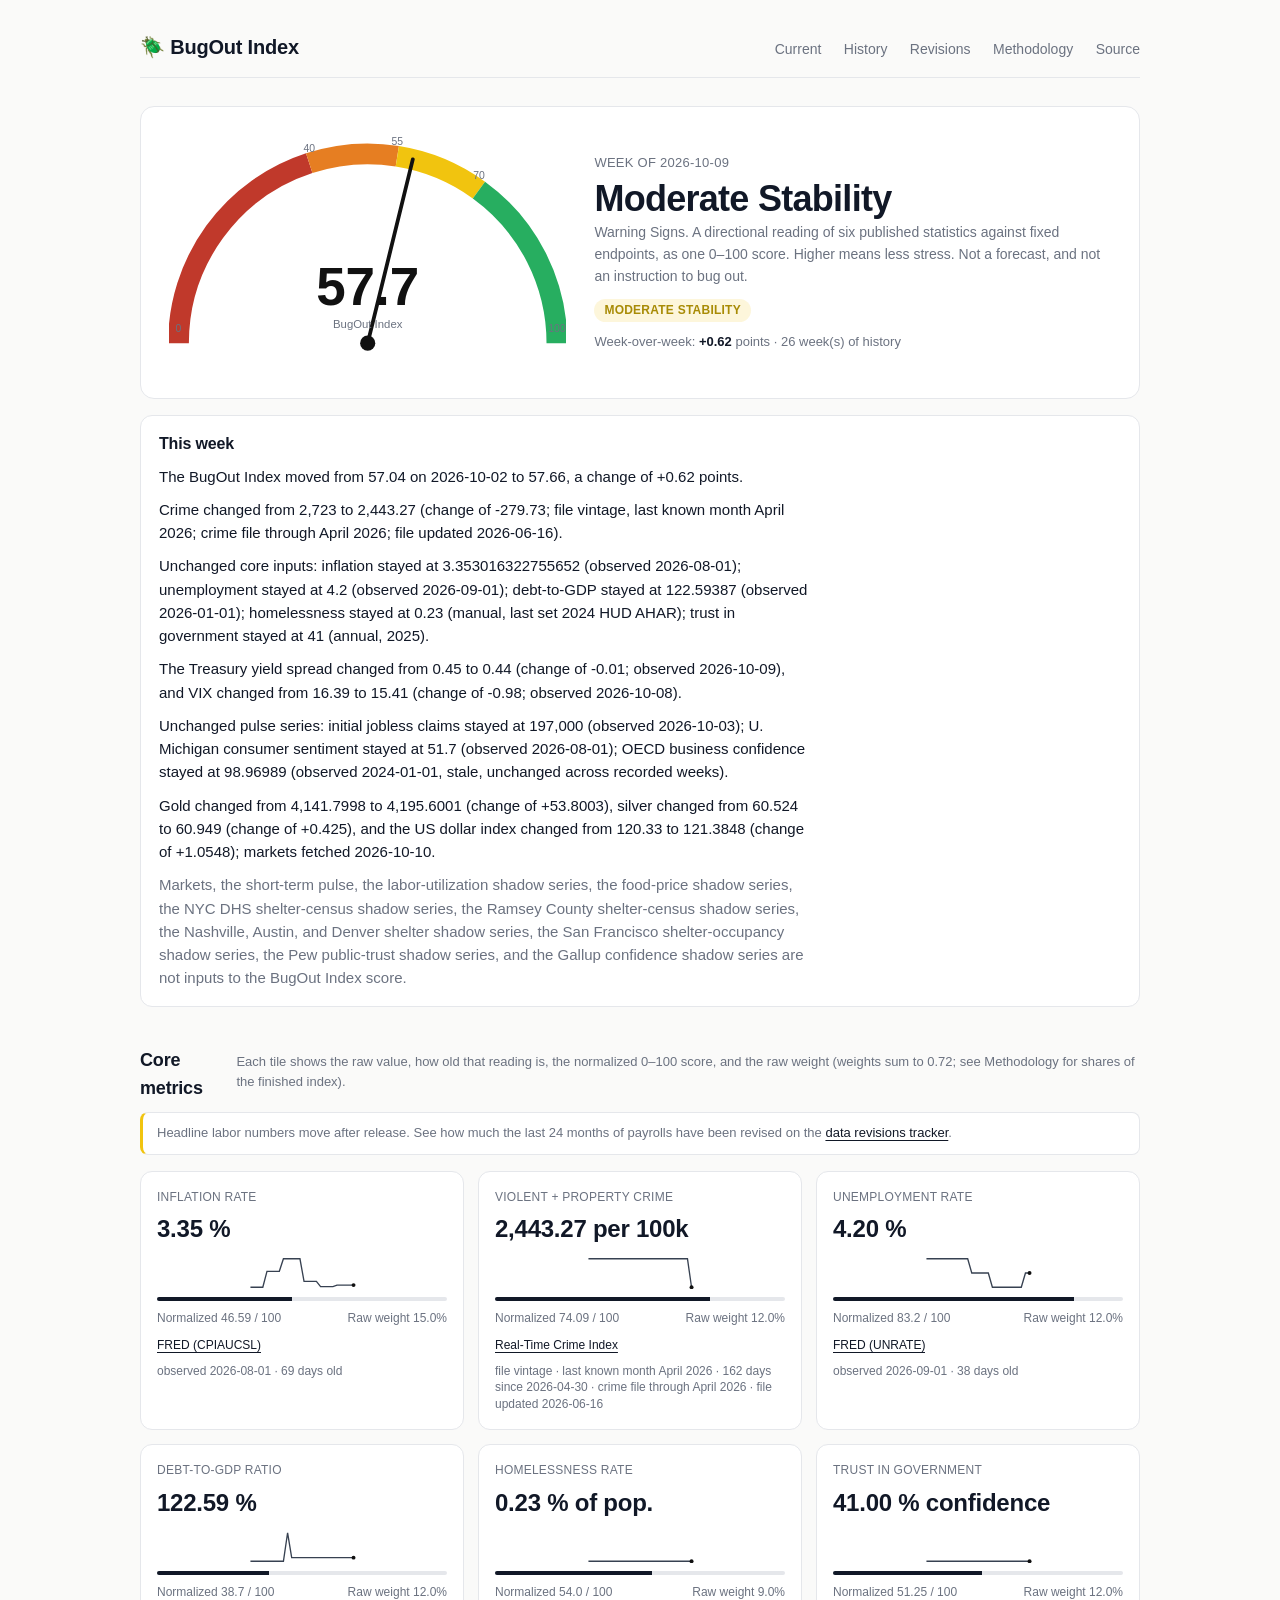
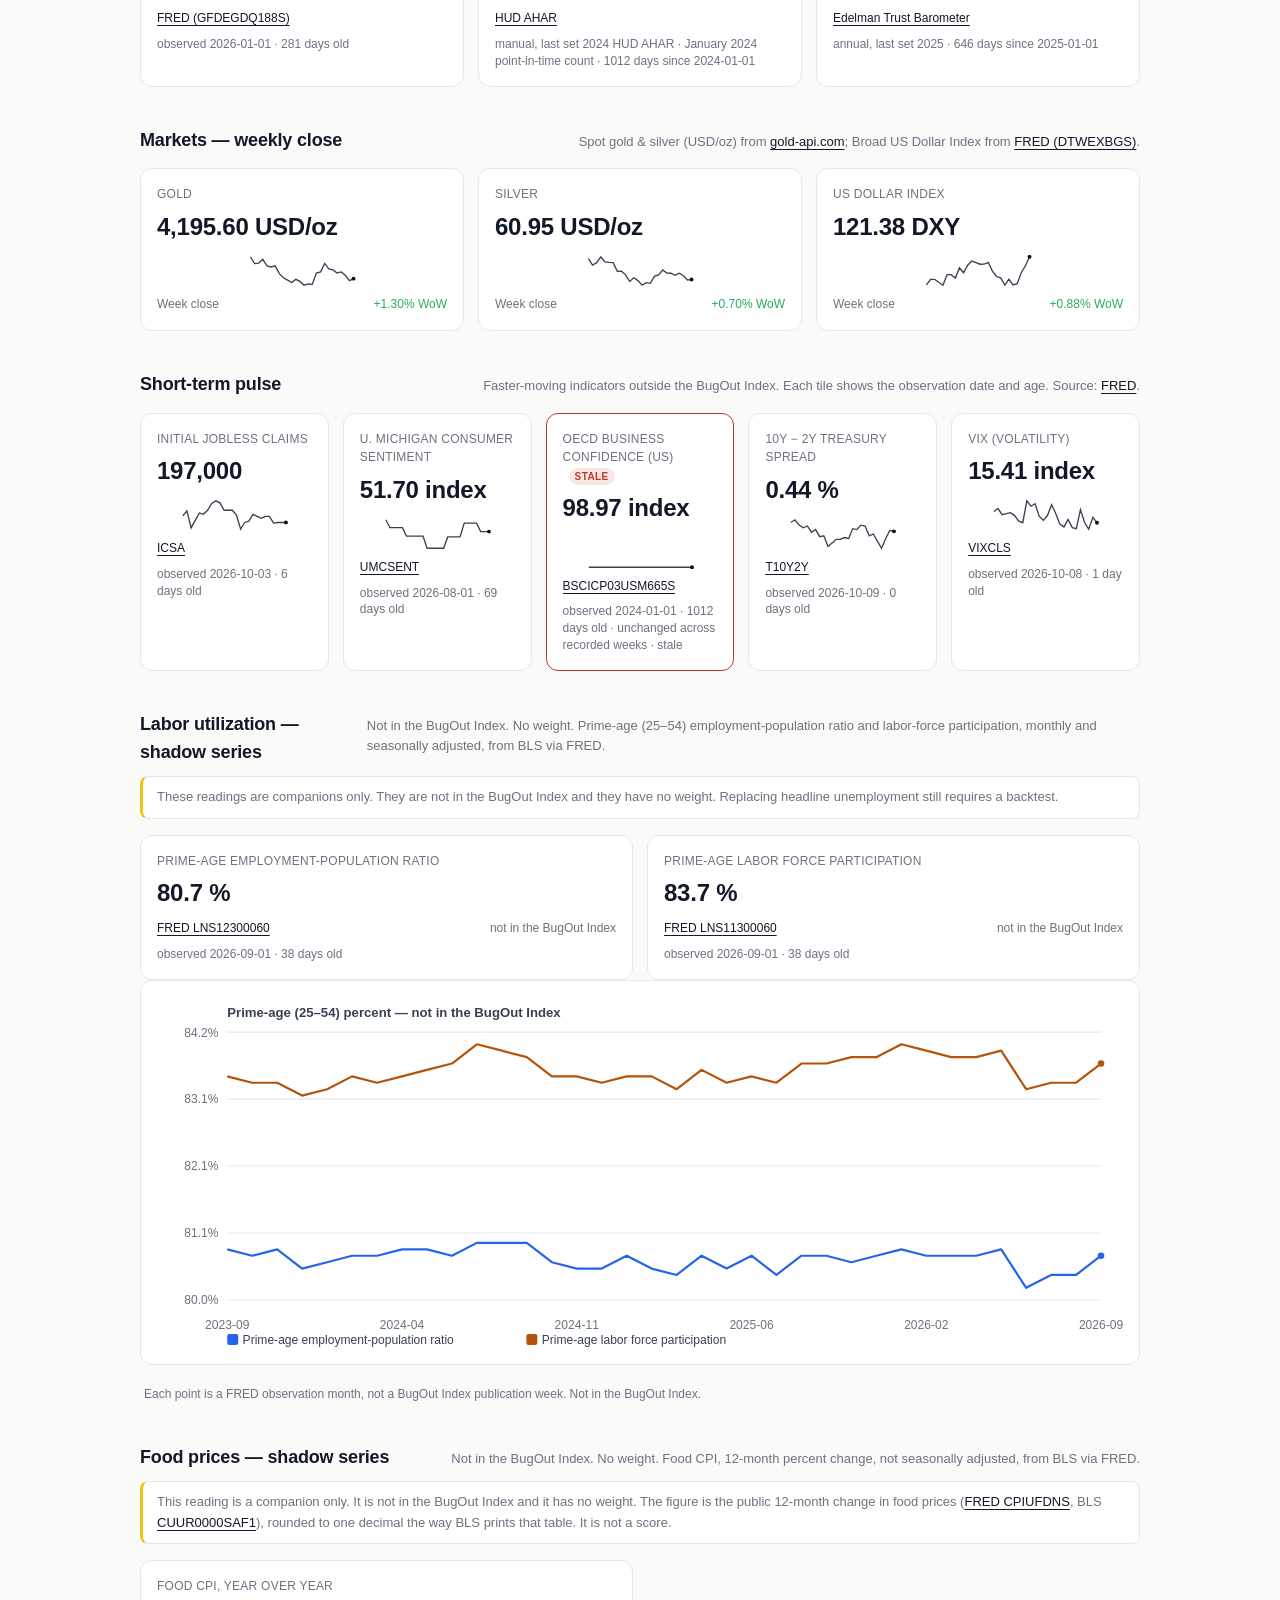
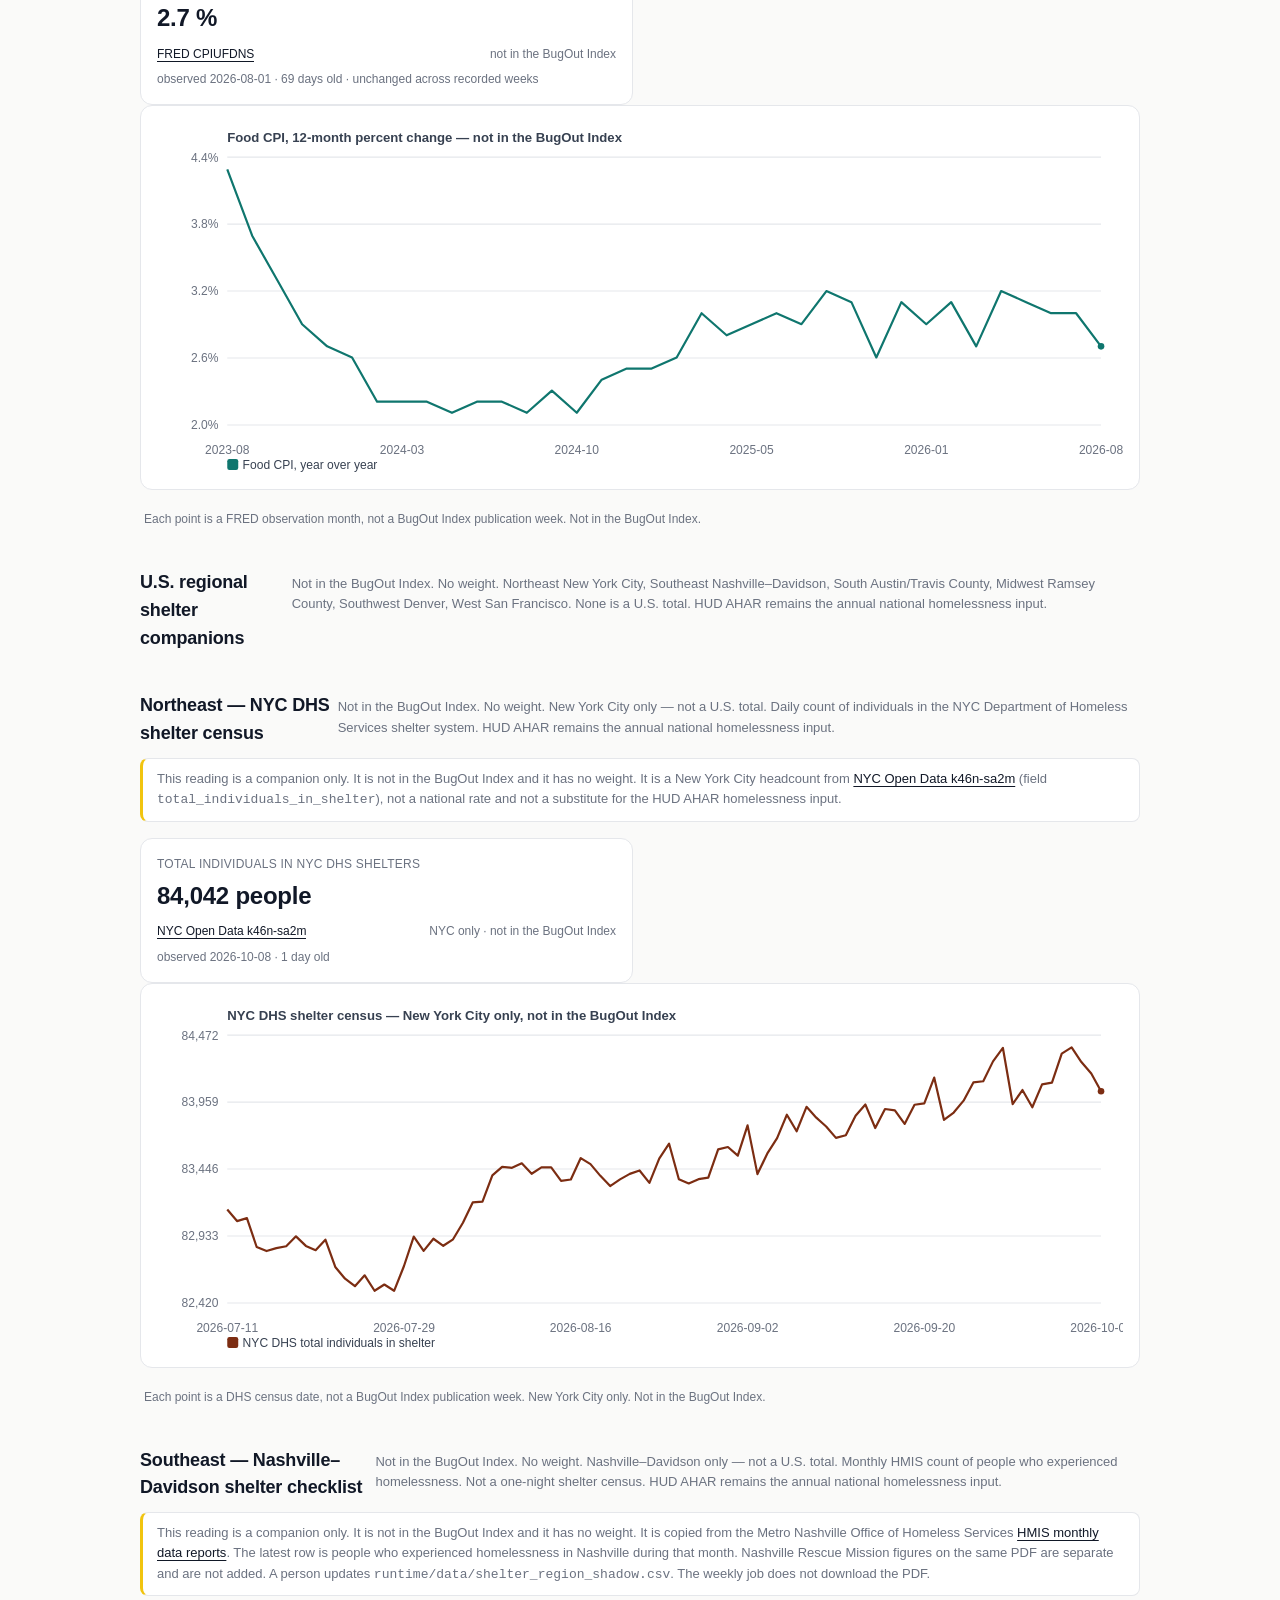
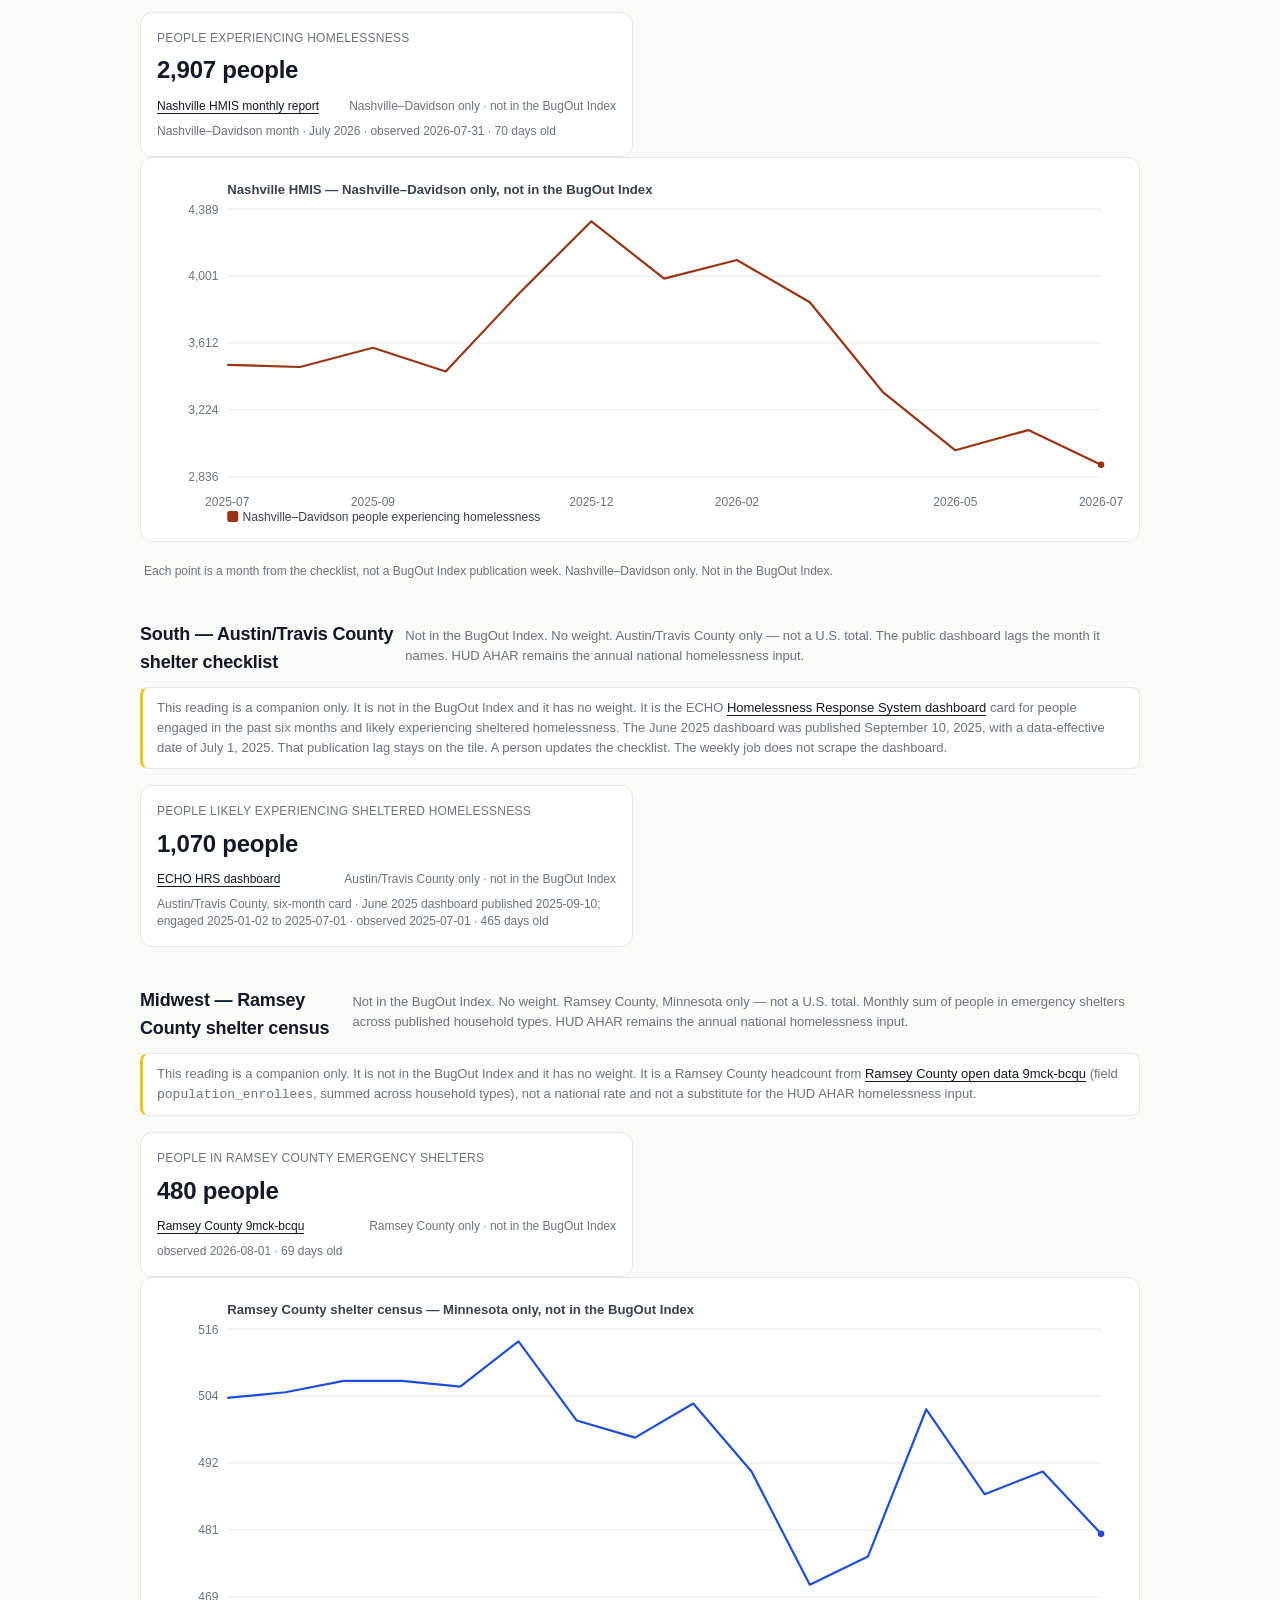
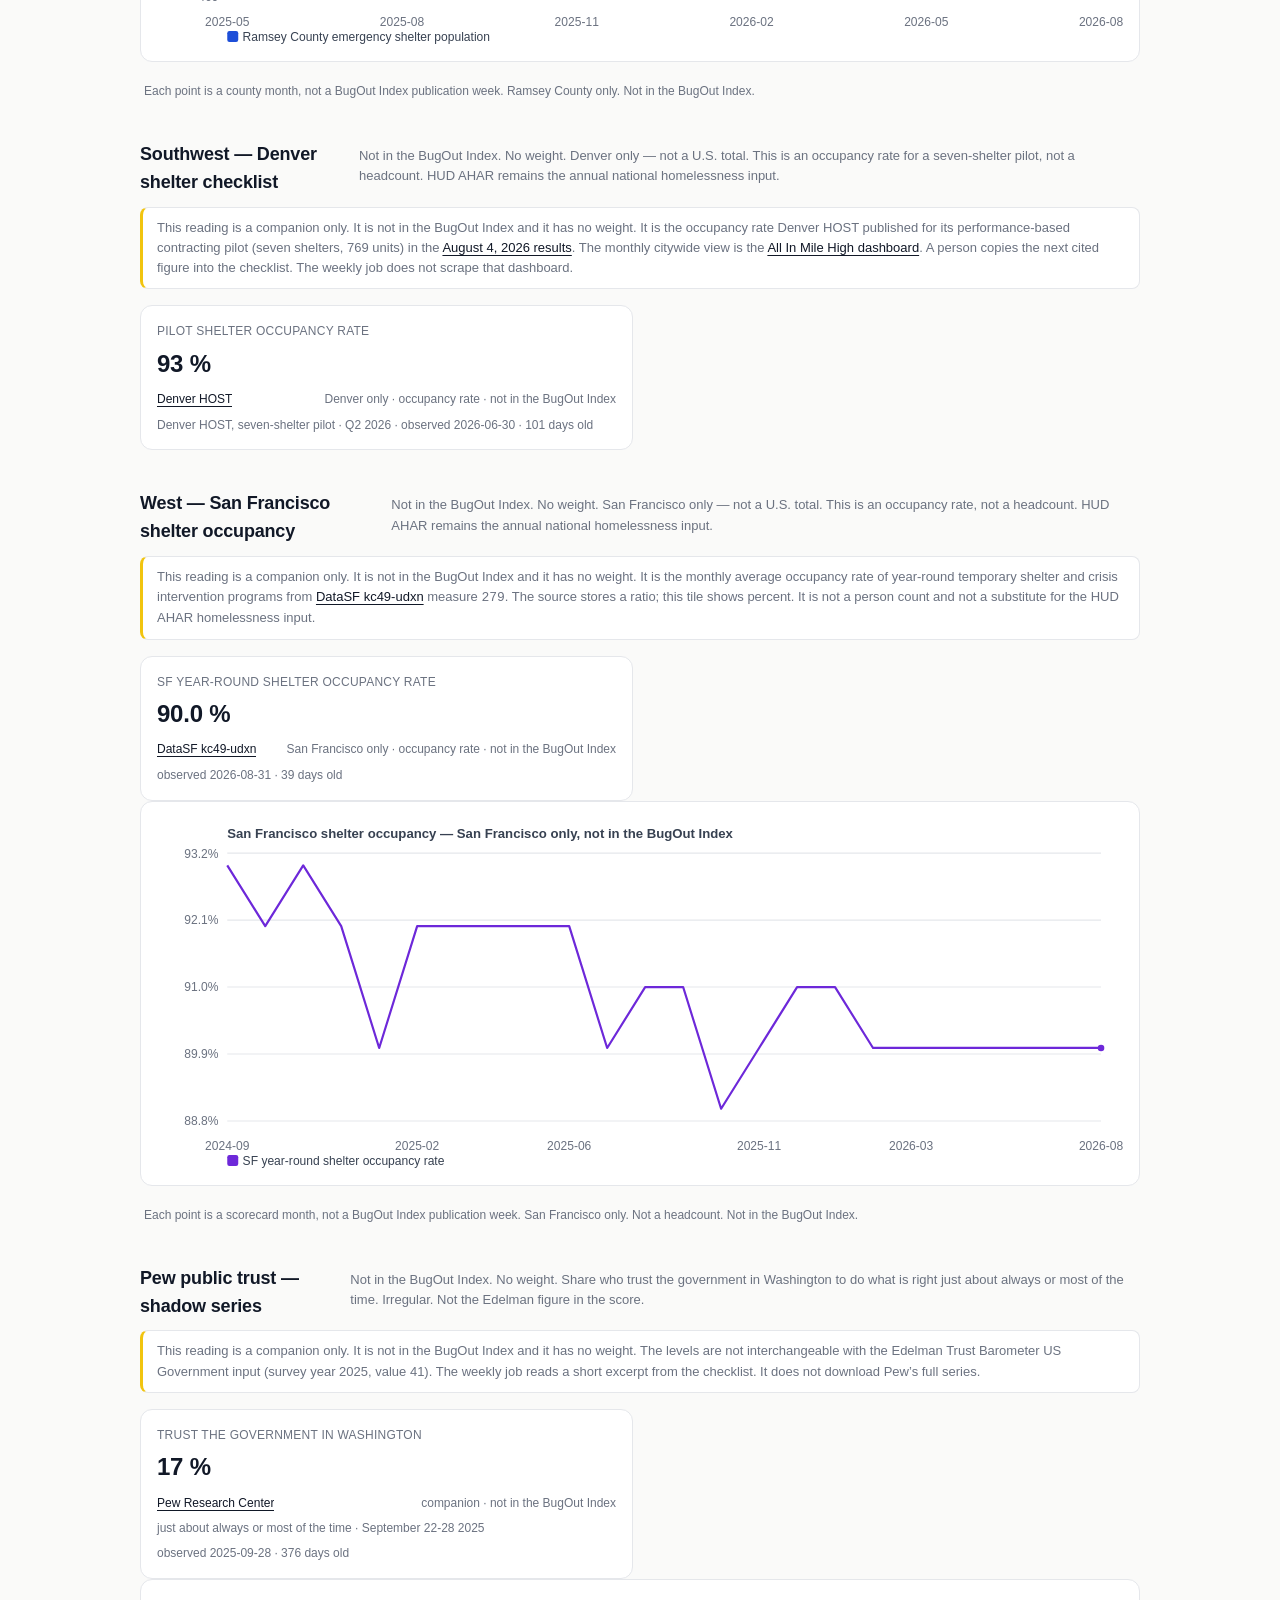
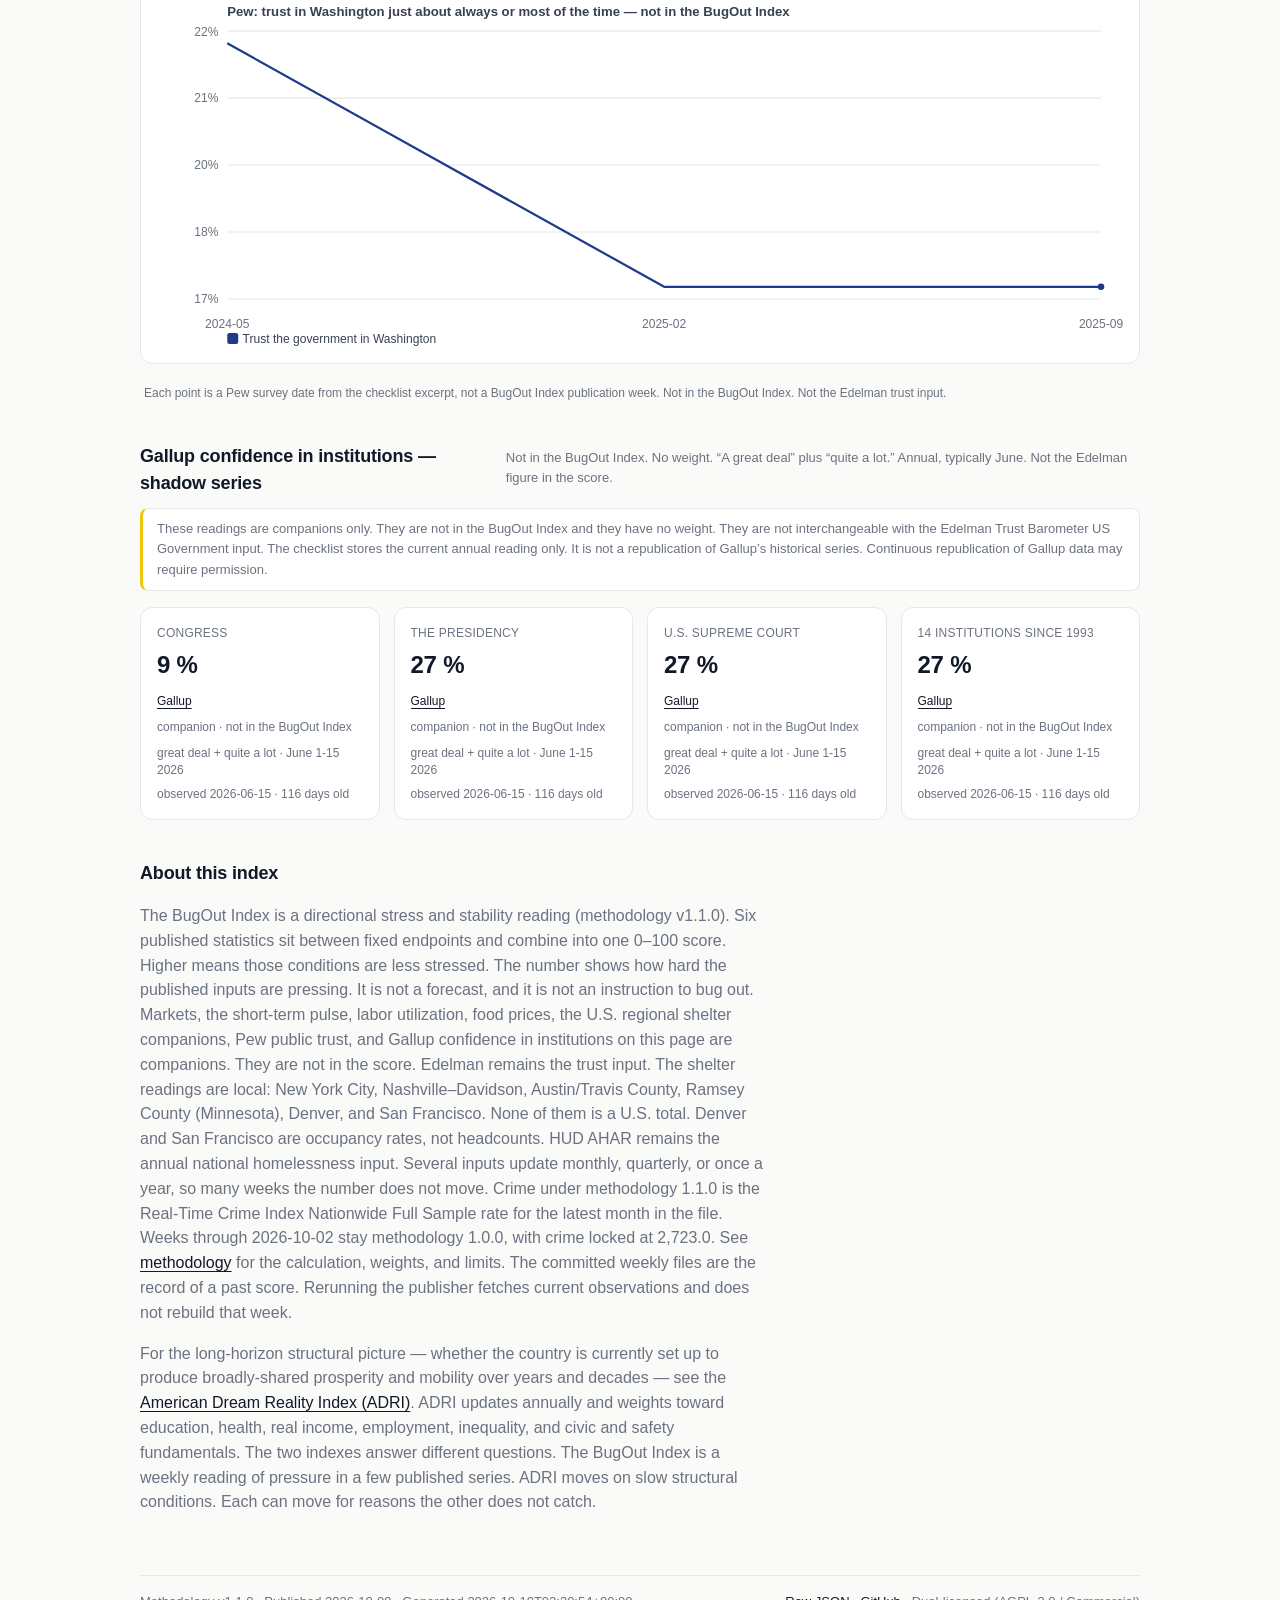
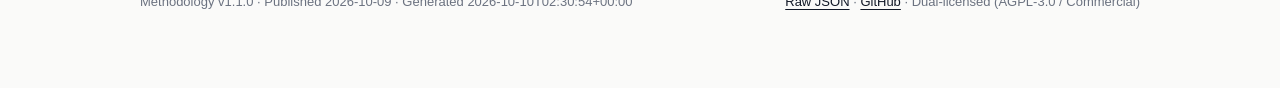
==== docs/index.html @ 93e22547 "weekly: BugOut Index update for 2026-10-09" ====
<!doctype html>
<html lang="en">
<head>
  <meta charset="utf-8">
  <meta name="viewport" content="width=device-width, initial-scale=1">
  <!-- Google tag (gtag.js) -->
  <script async src="https://www.googletagmanager.com/gtag/js?id=G-4HHEH8RGHD"></script>
  <script>
    window.dataLayer = window.dataLayer || [];
    function gtag(){dataLayer.push(arguments);}
    gtag('js', new Date());

    gtag('config', 'G-4HHEH8RGHD');
  </script>
  <title>BugOut Index — 57.66 · Moderate Stability</title>
  <meta name="description" content="The BugOut Index — a weekly directional reading of how hard six published U.S. statistics are pressing, relative to fixed endpoints. Not a forecast.">
  <link rel="stylesheet" href="./assets/style.css">
</head>
<body>
  <div class="wrap">
    <header class="site">
      <h1><a href="./index.html" style="text-decoration:none">🪲 BugOut Index</a></h1>
      <nav>
        <a href="./index.html">Current</a>
        <a href="./history.html">History</a>
        <a href="./revisions.html">Revisions</a>
        <a href="./methodology.html">Methodology</a>
        <a href="https://github.com/adammontville/bugoutindex">Source</a>
      </nav>
    </header>

<section class="hero">
  <div><svg xmlns="http://www.w3.org/2000/svg" viewBox="0 0 420 240" role="img" aria-label="BugOut Index gauge: 57.7"><path d="M10.00,220.00 A200,200 0 0,1 148.20,29.79" stroke="#c0392b" stroke-width="22" fill="none" stroke-linecap="butt"/><path d="M148.20,29.79 A200,200 0 0,1 241.29,22.46" stroke="#e67e22" stroke-width="22" fill="none" stroke-linecap="butt"/><path d="M241.29,22.46 A200,200 0 0,1 327.56,58.20" stroke="#f1c40f" stroke-width="22" fill="none" stroke-linecap="butt"/><path d="M327.56,58.20 A200,200 0 0,1 410.00,220.00" stroke="#27ae60" stroke-width="22" fill="none" stroke-linecap="butt"/><text x="10.0" y="220.0" dy="-12" text-anchor="middle" font-size="11" fill="#6b7280">0</text><text x="148.2" y="29.8" dy="-12" text-anchor="middle" font-size="11" fill="#6b7280">40</text><text x="241.3" y="22.5" dy="-12" text-anchor="middle" font-size="11" fill="#6b7280">55</text><text x="327.6" y="58.2" dy="-12" text-anchor="middle" font-size="11" fill="#6b7280">70</text><text x="410.0" y="220.0" dy="-12" text-anchor="middle" font-size="11" fill="#6b7280">100</text><line x1="210.0" y1="220" x2="257.67" y2="25.76" stroke="#111" stroke-width="4" stroke-linecap="round"/><circle cx="210.0" cy="220" r="8" fill="#111"/><text x="210.0" y="180" text-anchor="middle" font-size="56" font-weight="700" fill="#111">57.7</text><text x="210.0" y="204" text-anchor="middle" font-size="12" fill="#6b7280">BugOut Index</text></svg></div>
  <div>
    <div class="label">Week of 2026-10-09</div>
    <h2>Moderate Stability</h2>
    <div class="sub">Warning Signs. A directional reading of six published statistics against fixed endpoints, as one 0–100 score. Higher means less stress. Not a forecast, and not an instruction to bug out.</div>
    <span class="band moderate">Moderate Stability</span>
    <div class="delta">
        Week-over-week: <strong>+0.62</strong> points
      · 26 week(s) of history
    </div>
  </div>
</section>

<section class="week-note" aria-label="What changed this week">
  <h3>This week</h3>
  <p>The BugOut Index moved from 57.04 on 2026-10-02 to 57.66, a change of +0.62 points.</p>
  <p>Crime changed from 2,723 to 2,443.27 (change of -279.73; file vintage, last known month April 2026; crime file through April 2026; file updated 2026-06-16).</p>
  <p>Unchanged core inputs: inflation stayed at 3.353016322755652 (observed 2026-08-01); unemployment stayed at 4.2 (observed 2026-09-01); debt-to-GDP stayed at 122.59387 (observed 2026-01-01); homelessness stayed at 0.23 (manual, last set 2024 HUD AHAR); trust in government stayed at 41 (annual, 2025).</p>
  <p>The Treasury yield spread changed from 0.45 to 0.44 (change of -0.01; observed 2026-10-09), and VIX changed from 16.39 to 15.41 (change of -0.98; observed 2026-10-08).</p>
  <p>Unchanged pulse series: initial jobless claims stayed at 197,000 (observed 2026-10-03); U. Michigan consumer sentiment stayed at 51.7 (observed 2026-08-01); OECD business confidence stayed at 98.96989 (observed 2024-01-01, stale, unchanged across recorded weeks).</p>
  <p>Gold changed from 4,141.7998 to 4,195.6001 (change of +53.8003), silver changed from 60.524 to 60.949 (change of +0.425), and the US dollar index changed from 120.33 to 121.3848 (change of +1.0548); markets fetched 2026-10-10.</p>
  <p class="disclaimer">Markets, the short-term pulse, the labor-utilization shadow series, the food-price shadow series, the NYC DHS shelter-census shadow series, the Ramsey County shelter-census shadow series, the Nashville, Austin, and Denver shelter shadow series, the San Francisco shelter-occupancy shadow series, the Pew public-trust shadow series, and the Gallup confidence shadow series are not inputs to the BugOut Index score.</p>
</section>

<div class="section-title">
  <h3>Core metrics</h3>
  <span class="hint">Each tile shows the raw value, how old that reading is, the normalized 0–100 score, and the raw weight (weights sum to 0.72; see Methodology for shares of the finished index).</span>
</div>
<p class="rev-callout">
  Headline labor numbers move after release. See how much the last 24 months of payrolls
  have been revised on the <a href="./revisions.html">data revisions tracker</a>.
</p>
<div class="grid metrics">
  <div class="tile">
    <div class="k">Inflation Rate</div>
    <div class="v">3.35 %</div>
    <svg xmlns="http://www.w3.org/2000/svg" viewBox="0 0 120 36" class="sparkline"><polyline points="2.0,34.0 6.6,34.0 11.3,34.0 15.9,34.0 20.6,16.1 25.2,16.1 29.8,16.1 34.5,16.1 39.1,2.0 43.8,2.0 48.4,2.0 53.0,2.0 57.7,2.0 62.3,27.5 67.0,27.5 71.6,27.5 76.2,27.5 80.9,33.3 85.5,33.3 90.2,33.3 94.8,33.3 99.4,31.6 104.1,31.6 108.7,31.6 113.4,31.6 118.0,31.6" fill="none" stroke="#374151" stroke-width="1.5"/><circle cx="118.0" cy="31.6" r="2.2" fill="#111"/></svg>
    <div class="norm-bar"><span style="width: 46.59%"></span></div>
    <div class="meta">
      <span>Normalized 46.59 / 100</span>
      <span>Raw weight 15.0%</span>
    </div>
    <div class="meta">
      <span><a href="https://fred.stlouisfed.org/series/CPIAUCSL">FRED (CPIAUCSL)</a></span>
    </div>
    <div class="age">observed 2026-08-01 · 69 days old</div>
  </div>
  <div class="tile">
    <div class="k">Violent + Property Crime</div>
    <div class="v">2,443.27 per 100k</div>
    <svg xmlns="http://www.w3.org/2000/svg" viewBox="0 0 120 36" class="sparkline"><polyline points="2.0,2.0 6.6,2.0 11.3,2.0 15.9,2.0 20.6,2.0 25.2,2.0 29.8,2.0 34.5,2.0 39.1,2.0 43.8,2.0 48.4,2.0 53.0,2.0 57.7,2.0 62.3,2.0 67.0,2.0 71.6,2.0 76.2,2.0 80.9,2.0 85.5,2.0 90.2,2.0 94.8,2.0 99.4,2.0 104.1,2.0 108.7,2.0 113.4,2.0 118.0,34.0" fill="none" stroke="#374151" stroke-width="1.5"/><circle cx="118.0" cy="34.0" r="2.2" fill="#111"/></svg>
    <div class="norm-bar"><span style="width: 74.09%"></span></div>
    <div class="meta">
      <span>Normalized 74.09 / 100</span>
      <span>Raw weight 12.0%</span>
    </div>
    <div class="meta">
      <span><a href="https://realtimecrimeindex.com/">Real-Time Crime Index</a></span>
    </div>
    <div class="age">file vintage · last known month April 2026 · 162 days since 2026-04-30 · crime file through April 2026 · file updated 2026-06-16</div>
  </div>
  <div class="tile">
    <div class="k">Unemployment Rate</div>
    <div class="v">4.20 %</div>
    <svg xmlns="http://www.w3.org/2000/svg" viewBox="0 0 120 36" class="sparkline"><polyline points="2.0,2.0 6.6,2.0 11.3,2.0 15.9,2.0 20.6,2.0 25.2,2.0 29.8,2.0 34.5,2.0 39.1,2.0 43.8,2.0 48.4,2.0 53.0,18.0 57.7,18.0 62.3,18.0 67.0,18.0 71.6,18.0 76.2,34.0 80.9,34.0 85.5,34.0 90.2,34.0 94.8,34.0 99.4,34.0 104.1,34.0 108.7,34.0 113.4,18.0 118.0,18.0" fill="none" stroke="#374151" stroke-width="1.5"/><circle cx="118.0" cy="18.0" r="2.2" fill="#111"/></svg>
    <div class="norm-bar"><span style="width: 83.2%"></span></div>
    <div class="meta">
      <span>Normalized 83.2 / 100</span>
      <span>Raw weight 12.0%</span>
    </div>
    <div class="meta">
      <span><a href="https://fred.stlouisfed.org/series/UNRATE">FRED (UNRATE)</a></span>
    </div>
    <div class="age">observed 2026-09-01 · 38 days old</div>
  </div>
  <div class="tile">
    <div class="k">Debt-to-GDP Ratio</div>
    <div class="v">122.59 %</div>
    <svg xmlns="http://www.w3.org/2000/svg" viewBox="0 0 120 36" class="sparkline"><polyline points="2.0,34.0 6.6,34.0 11.3,34.0 15.9,34.0 20.6,34.0 25.2,34.0 29.8,34.0 34.5,34.0 39.1,34.0 43.8,2.0 48.4,30.0 53.0,30.0 57.7,30.0 62.3,30.0 67.0,30.0 71.6,30.0 76.2,30.0 80.9,30.0 85.5,30.0 90.2,30.0 94.8,30.0 99.4,30.0 104.1,30.0 108.7,30.0 113.4,30.0 118.0,30.0" fill="none" stroke="#374151" stroke-width="1.5"/><circle cx="118.0" cy="30.0" r="2.2" fill="#111"/></svg>
    <div class="norm-bar"><span style="width: 38.7%"></span></div>
    <div class="meta">
      <span>Normalized 38.7 / 100</span>
      <span>Raw weight 12.0%</span>
    </div>
    <div class="meta">
      <span><a href="https://fred.stlouisfed.org/series/GFDEGDQ188S">FRED (GFDEGDQ188S)</a></span>
    </div>
    <div class="age">observed 2026-01-01 · 281 days old</div>
  </div>
  <div class="tile">
    <div class="k">Homelessness Rate</div>
    <div class="v">0.23 % of pop.</div>
    <svg xmlns="http://www.w3.org/2000/svg" viewBox="0 0 120 36" class="sparkline"><polyline points="2.0,34.0 6.6,34.0 11.3,34.0 15.9,34.0 20.6,34.0 25.2,34.0 29.8,34.0 34.5,34.0 39.1,34.0 43.8,34.0 48.4,34.0 53.0,34.0 57.7,34.0 62.3,34.0 67.0,34.0 71.6,34.0 76.2,34.0 80.9,34.0 85.5,34.0 90.2,34.0 94.8,34.0 99.4,34.0 104.1,34.0 108.7,34.0 113.4,34.0 118.0,34.0" fill="none" stroke="#374151" stroke-width="1.5"/><circle cx="118.0" cy="34.0" r="2.2" fill="#111"/></svg>
    <div class="norm-bar"><span style="width: 54.0%"></span></div>
    <div class="meta">
      <span>Normalized 54.0 / 100</span>
      <span>Raw weight 9.0%</span>
    </div>
    <div class="meta">
      <span><a href="https://www.huduser.gov/portal/sites/default/files/pdf/2024-AHAR-Part-1.pdf">HUD AHAR</a></span>
    </div>
    <div class="age">manual, last set 2024 HUD AHAR · January 2024 point-in-time count · 1012 days since 2024-01-01</div>
  </div>
  <div class="tile">
    <div class="k">Trust in Government</div>
    <div class="v">41.00 % confidence</div>
    <svg xmlns="http://www.w3.org/2000/svg" viewBox="0 0 120 36" class="sparkline"><polyline points="2.0,34.0 6.6,34.0 11.3,34.0 15.9,34.0 20.6,34.0 25.2,34.0 29.8,34.0 34.5,34.0 39.1,34.0 43.8,34.0 48.4,34.0 53.0,34.0 57.7,34.0 62.3,34.0 67.0,34.0 71.6,34.0 76.2,34.0 80.9,34.0 85.5,34.0 90.2,34.0 94.8,34.0 99.4,34.0 104.1,34.0 108.7,34.0 113.4,34.0 118.0,34.0" fill="none" stroke="#374151" stroke-width="1.5"/><circle cx="118.0" cy="34.0" r="2.2" fill="#111"/></svg>
    <div class="norm-bar"><span style="width: 51.25%"></span></div>
    <div class="meta">
      <span>Normalized 51.25 / 100</span>
      <span>Raw weight 12.0%</span>
    </div>
    <div class="meta">
      <span><a href="https://www.edelman.com/trust">Edelman Trust Barometer</a></span>
    </div>
    <div class="age">annual, last set 2025 · 646 days since 2025-01-01</div>
  </div>
</div>

<div class="section-title">
  <h3>Markets — weekly close</h3>
  <span class="hint">Spot gold &amp; silver (USD/oz) from <a href="https://gold-api.com">gold-api.com</a>; Broad US Dollar Index from <a href="https://fred.stlouisfed.org/series/DTWEXBGS">FRED (DTWEXBGS)</a>.</span>
</div>
<div class="grid markets">
  <div class="tile">
    <div class="k">Gold</div>
    <div class="v">4,195.60 USD/oz</div>
    <svg xmlns="http://www.w3.org/2000/svg" viewBox="0 0 120 36" class="sparkline"><polyline points="2.0,2.0 6.6,9.7 11.3,9.1 15.9,4.9 20.6,12.2 25.2,13.5 29.8,12.2 34.5,21.0 39.1,25.6 43.8,28.3 48.4,31.0 53.0,27.4 57.7,29.7 62.3,34.0 67.0,32.6 71.6,33.0 76.2,20.4 80.9,19.0 85.5,9.5 90.2,15.7 94.8,16.8 99.4,20.2 104.1,19.0 108.7,22.8 113.4,28.9 118.0,26.6" fill="none" stroke="#374151" stroke-width="1.5"/><circle cx="118.0" cy="26.6" r="2.2" fill="#111"/></svg>
    <div class="meta">
      <span>Week close</span>
      <span>
          <span class="delta-up">
            +1.30% WoW
          </span>
      </span>
    </div>
  </div>
  <div class="tile">
    <div class="k">Silver</div>
    <div class="v">60.95 USD/oz</div>
    <svg xmlns="http://www.w3.org/2000/svg" viewBox="0 0 120 36" class="sparkline"><polyline points="2.0,4.0 6.6,11.3 11.3,8.6 15.9,2.0 20.6,7.7 25.2,8.3 29.8,8.6 34.5,18.4 39.1,18.2 43.8,22.3 48.4,29.8 53.0,25.6 57.7,28.8 62.3,34.0 67.0,31.1 71.6,31.9 76.2,24.0 80.9,22.5 85.5,16.9 90.2,20.3 94.8,20.5 99.4,22.8 104.1,20.5 108.7,23.1 113.4,28.2 118.0,27.6" fill="none" stroke="#374151" stroke-width="1.5"/><circle cx="118.0" cy="27.6" r="2.2" fill="#111"/></svg>
    <div class="meta">
      <span>Week close</span>
      <span>
          <span class="delta-up">
            +0.70% WoW
          </span>
      </span>
    </div>
  </div>
  <div class="tile">
    <div class="k">US Dollar Index</div>
    <div class="v">121.38 DXY</div>
    <svg xmlns="http://www.w3.org/2000/svg" viewBox="0 0 120 36" class="sparkline"><polyline points="2.0,33.6 6.6,27.4 11.3,27.4 15.9,30.6 20.6,34.0 25.2,22.1 29.8,22.1 34.5,26.0 39.1,14.5 43.8,20.0 48.4,11.5 53.0,6.8 57.7,8.6 62.3,10.4 67.0,10.2 71.6,8.4 76.2,18.1 80.9,24.2 85.5,25.7 90.2,33.8 94.8,27.2 99.4,33.7 104.1,32.3 108.7,19.9 113.4,12.1 118.0,2.0" fill="none" stroke="#374151" stroke-width="1.5"/><circle cx="118.0" cy="2.0" r="2.2" fill="#111"/></svg>
    <div class="meta">
      <span>Week close</span>
      <span>
          <span class="delta-up">
            +0.88% WoW
          </span>
      </span>
    </div>
  </div>
</div>

<div class="section-title">
  <h3>Short-term pulse</h3>
  <span class="hint">Faster-moving indicators outside the BugOut Index. Each tile shows the observation date and age. Source: <a href="https://fred.stlouisfed.org">FRED</a>.</span>
</div>
<div class="grid pulse">
  <div class="tile">
    <div class="k">Initial Jobless Claims</div>
    <div class="v">197,000</div>
    <svg xmlns="http://www.w3.org/2000/svg" viewBox="0 0 120 36" class="sparkline"><polyline points="2.0,18.8 6.6,13.4 11.3,32.5 15.9,24.1 20.6,15.7 25.2,17.2 29.8,12.7 34.5,5.0 39.1,2.0 43.8,4.3 48.4,12.7 53.0,12.7 57.7,12.7 62.3,18.0 67.0,34.0 71.6,26.4 76.2,24.9 80.9,17.2 85.5,19.5 90.2,21.8 94.8,19.5 99.4,19.5 104.1,27.1 108.7,26.4 113.4,26.4 118.0,26.4" fill="none" stroke="#374151" stroke-width="1.5"/><circle cx="118.0" cy="26.4" r="2.2" fill="#111"/></svg>
    <div class="meta">
      <span><a href="https://fred.stlouisfed.org/series/ICSA">ICSA</a></span>
    </div>
    <div class="age">observed 2026-10-03 · 6 days old</div>
  </div>
  <div class="tile">
    <div class="k">U. Michigan Consumer Sentiment</div>
    <div class="v">51.70 index</div>
    <svg xmlns="http://www.w3.org/2000/svg" viewBox="0 0 120 36" class="sparkline"><polyline points="2.0,2.0 6.6,10.9 11.3,10.9 15.9,10.9 20.6,10.9 25.2,20.4 29.8,20.4 34.5,20.4 39.1,20.4 43.8,20.4 48.4,34.0 53.0,34.0 57.7,34.0 62.3,34.0 67.0,34.0 71.6,21.3 76.2,21.3 80.9,21.3 85.5,21.3 90.2,5.8 94.8,5.8 99.4,5.8 104.1,5.8 108.7,15.3 113.4,15.3 118.0,15.3" fill="none" stroke="#374151" stroke-width="1.5"/><circle cx="118.0" cy="15.3" r="2.2" fill="#111"/></svg>
    <div class="meta">
      <span><a href="https://fred.stlouisfed.org/series/UMCSENT">UMCSENT</a></span>
    </div>
    <div class="age">observed 2026-08-01 · 69 days old</div>
  </div>
  <div class="tile stale">
    <div class="k">OECD Business Confidence (US) <span class="badge-stale">Stale</span></div>
    <div class="v">98.97 index</div>
    <svg xmlns="http://www.w3.org/2000/svg" viewBox="0 0 120 36" class="sparkline"><polyline points="2.0,34.0 6.6,34.0 11.3,34.0 15.9,34.0 20.6,34.0 25.2,34.0 29.8,34.0 34.5,34.0 39.1,34.0 43.8,34.0 48.4,34.0 53.0,34.0 57.7,34.0 62.3,34.0 67.0,34.0 71.6,34.0 76.2,34.0 80.9,34.0 85.5,34.0 90.2,34.0 94.8,34.0 99.4,34.0 104.1,34.0 108.7,34.0 113.4,34.0 118.0,34.0" fill="none" stroke="#374151" stroke-width="1.5"/><circle cx="118.0" cy="34.0" r="2.2" fill="#111"/></svg>
    <div class="meta">
      <span><a href="https://fred.stlouisfed.org/series/BSCICP03USM665S">BSCICP03USM665S</a></span>
    </div>
    <div class="age">observed 2024-01-01 · 1012 days old · unchanged across recorded weeks · stale</div>
  </div>
  <div class="tile">
    <div class="k">10y − 2y Treasury Spread</div>
    <div class="v">0.44 %</div>
    <svg xmlns="http://www.w3.org/2000/svg" viewBox="0 0 120 36" class="sparkline"><polyline points="2.0,5.0 6.6,2.0 11.3,8.0 15.9,11.0 20.6,9.0 25.2,16.0 29.8,13.0 34.5,21.0 39.1,20.0 43.8,32.0 48.4,28.0 53.0,24.0 57.7,24.0 62.3,22.0 67.0,23.0 71.6,12.0 76.2,13.0 80.9,8.0 85.5,9.0 90.2,20.0 94.8,18.0 99.4,26.0 104.1,34.0 108.7,23.0 113.4,14.0 118.0,15.0" fill="none" stroke="#374151" stroke-width="1.5"/><circle cx="118.0" cy="15.0" r="2.2" fill="#111"/></svg>
    <div class="meta">
      <span><a href="https://fred.stlouisfed.org/series/T10Y2Y">T10Y2Y</a></span>
    </div>
    <div class="age">observed 2026-10-09 · 0 days old</div>
  </div>
  <div class="tile">
    <div class="k">VIX (Volatility)</div>
    <div class="v">15.41 index</div>
    <svg xmlns="http://www.w3.org/2000/svg" viewBox="0 0 120 36" class="sparkline"><polyline points="2.0,14.0 6.6,10.7 11.3,17.6 15.9,16.4 20.6,15.3 25.2,18.4 29.8,24.6 34.5,26.7 39.1,2.0 43.8,8.1 48.4,5.4 53.0,19.4 57.7,24.0 62.3,18.6 67.0,6.5 71.6,16.4 76.2,28.2 80.9,31.4 85.5,23.0 90.2,32.2 94.8,33.3 99.4,11.8 104.1,26.5 108.7,34.0 113.4,20.7 118.0,26.7" fill="none" stroke="#374151" stroke-width="1.5"/><circle cx="118.0" cy="26.7" r="2.2" fill="#111"/></svg>
    <div class="meta">
      <span><a href="https://fred.stlouisfed.org/series/VIXCLS">VIXCLS</a></span>
    </div>
    <div class="age">observed 2026-10-08 · 1 day old</div>
  </div>
</div>

<div class="section-title">
  <h3>Labor utilization — shadow series</h3>
  <span class="hint">Not in the BugOut Index. No weight. Prime-age (25–54) employment-population ratio and labor-force participation, monthly and seasonally adjusted, from BLS via FRED.</span>
</div>
<p class="rev-callout">
  These readings are companions only. They are not in the BugOut Index and they have no weight.
  Replacing headline unemployment still requires a backtest.
</p>
<div class="grid labor">
  <div class="tile">
    <div class="k">Prime-age employment-population ratio</div>
    <div class="v">80.7 %</div>
    <div class="meta">
      <span><a href="https://fred.stlouisfed.org/series/LNS12300060">FRED LNS12300060</a></span>
      <span>not in the BugOut Index</span>
    </div>
    <div class="age">observed 2026-09-01 · 38 days old</div>
  </div>
  <div class="tile">
    <div class="k">Prime-age labor force participation</div>
    <div class="v">83.7 %</div>
    <div class="meta">
      <span><a href="https://fred.stlouisfed.org/series/LNS11300060">FRED LNS11300060</a></span>
      <span>not in the BugOut Index</span>
    </div>
    <div class="age">observed 2026-09-01 · 38 days old</div>
  </div>
</div>
<div class="chart-card"><svg xmlns="http://www.w3.org/2000/svg" viewBox="0 0 880 320" role="img" class="chart-multiline"><text x="64" y="18" font-size="12" fill="#374151" font-weight="600">Prime-age (25–54) percent — not in the BugOut Index</text><line x1="64" y1="32.0" x2="860" y2="32.0" stroke="#e5e7eb" stroke-width="1"/><line x1="64" y1="93.0" x2="860" y2="93.0" stroke="#e5e7eb" stroke-width="1"/><line x1="64" y1="154.0" x2="860" y2="154.0" stroke="#e5e7eb" stroke-width="1"/><line x1="64" y1="215.0" x2="860" y2="215.0" stroke="#e5e7eb" stroke-width="1"/><line x1="64" y1="276.0" x2="860" y2="276.0" stroke="#e5e7eb" stroke-width="1"/><text x="56" y="36.0" text-anchor="end" font-size="11" fill="#6b7280">84.2%</text><text x="56" y="97.0" text-anchor="end" font-size="11" fill="#6b7280">83.1%</text><text x="56" y="158.0" text-anchor="end" font-size="11" fill="#6b7280">82.1%</text><text x="56" y="219.0" text-anchor="end" font-size="11" fill="#6b7280">81.1%</text><text x="56" y="280.0" text-anchor="end" font-size="11" fill="#6b7280">80.0%</text><text x="64.0" y="302" text-anchor="middle" font-size="11" fill="#6b7280">2023-09</text><text x="223.2" y="302" text-anchor="middle" font-size="11" fill="#6b7280">2024-04</text><text x="382.4" y="302" text-anchor="middle" font-size="11" fill="#6b7280">2024-11</text><text x="541.6" y="302" text-anchor="middle" font-size="11" fill="#6b7280">2025-06</text><text x="700.8" y="302" text-anchor="middle" font-size="11" fill="#6b7280">2026-02</text><text x="860.0" y="302" text-anchor="middle" font-size="11" fill="#6b7280">2026-09</text><polyline points="64.0,229.9 86.7,235.7 109.5,229.9 132.2,247.4 155.0,241.6 177.7,235.7 200.5,235.7 223.2,229.9 245.9,229.9 268.7,235.7 291.4,224.0 314.2,224.0 336.9,224.0 359.7,241.6 382.4,247.4 405.1,247.4 427.9,235.7 450.6,247.4 473.4,253.2 496.1,235.7 518.9,247.4 541.6,235.7 564.3,253.2 587.1,235.7 609.8,235.7 632.6,241.6 655.3,235.7 678.1,229.9 700.8,235.7 723.5,235.7 746.3,235.7 769.0,229.9 791.8,264.9 814.5,253.2 837.3,253.2 860.0,235.7" fill="none" stroke="#2563eb" stroke-width="2" stroke-linejoin="round"/><circle cx="860.0" cy="235.7" r="3" fill="#2563eb"/><polyline points="64.0,72.3 86.7,78.1 109.5,78.1 132.2,89.8 155.0,84.0 177.7,72.3 200.5,78.1 223.2,72.3 245.9,66.4 268.7,60.6 291.4,43.1 314.2,48.9 336.9,54.8 359.7,72.3 382.4,72.3 405.1,78.1 427.9,72.3 450.6,72.3 473.4,84.0 496.1,66.4 518.9,78.1 541.6,72.3 564.3,78.1 587.1,60.6 609.8,60.6 632.6,54.8 655.3,54.8 678.1,43.1 700.8,48.9 723.5,54.8 746.3,54.8 769.0,48.9 791.8,84.0 814.5,78.1 837.3,78.1 860.0,60.6" fill="none" stroke="#b45309" stroke-width="2" stroke-linejoin="round"/><circle cx="860.0" cy="60.6" r="3" fill="#b45309"/><rect x="64" y="307" width="10" height="10" fill="#2563eb" rx="2"/><text x="78" y="316" font-size="11" fill="#374151">Prime-age employment-population ratio</text><rect x="336.5" y="307" width="10" height="10" fill="#b45309" rx="2"/><text x="350.5" y="316" font-size="11" fill="#374151">Prime-age labor force participation</text></svg></div>
<p class="chart-caption">Each point is a FRED observation month, not a BugOut Index publication week. Not in the BugOut Index.</p>

<div class="section-title">
  <h3>Food prices — shadow series</h3>
  <span class="hint">Not in the BugOut Index. No weight. Food CPI, 12-month percent change, not seasonally adjusted, from BLS via FRED.</span>
</div>
<p class="rev-callout">
  This reading is a companion only. It is not in the BugOut Index and it has no weight.
  The figure is the public 12-month change in food prices
  (<a href="https://fred.stlouisfed.org/series/CPIUFDNS">FRED CPIUFDNS</a>,
  BLS <a href="https://data.bls.gov/timeseries/CUUR0000SAF1?output_view=pct_12mths">CUUR0000SAF1</a>),
  rounded to one decimal the way BLS prints that table. It is not a score.
</p>
<div class="grid food">
  <div class="tile">
    <div class="k">Food CPI, year over year</div>
    <div class="v">2.7 %</div>
    <div class="meta">
      <span><a href="https://fred.stlouisfed.org/series/CPIUFDNS">FRED CPIUFDNS</a></span>
      <span>not in the BugOut Index</span>
    </div>
    <div class="age">observed 2026-08-01 · 69 days old · unchanged across recorded weeks</div>
  </div>
</div>
<div class="chart-card"><svg xmlns="http://www.w3.org/2000/svg" viewBox="0 0 880 320" role="img" class="chart-multiline"><text x="64" y="18" font-size="12" fill="#374151" font-weight="600">Food CPI, 12-month percent change — not in the BugOut Index</text><line x1="64" y1="32.0" x2="860" y2="32.0" stroke="#e5e7eb" stroke-width="1"/><line x1="64" y1="93.0" x2="860" y2="93.0" stroke="#e5e7eb" stroke-width="1"/><line x1="64" y1="154.0" x2="860" y2="154.0" stroke="#e5e7eb" stroke-width="1"/><line x1="64" y1="215.0" x2="860" y2="215.0" stroke="#e5e7eb" stroke-width="1"/><line x1="64" y1="276.0" x2="860" y2="276.0" stroke="#e5e7eb" stroke-width="1"/><text x="56" y="36.0" text-anchor="end" font-size="11" fill="#6b7280">4.4%</text><text x="56" y="97.0" text-anchor="end" font-size="11" fill="#6b7280">3.8%</text><text x="56" y="158.0" text-anchor="end" font-size="11" fill="#6b7280">3.2%</text><text x="56" y="219.0" text-anchor="end" font-size="11" fill="#6b7280">2.6%</text><text x="56" y="280.0" text-anchor="end" font-size="11" fill="#6b7280">2.0%</text><text x="64.0" y="302" text-anchor="middle" font-size="11" fill="#6b7280">2023-08</text><text x="223.2" y="302" text-anchor="middle" font-size="11" fill="#6b7280">2024-03</text><text x="382.4" y="302" text-anchor="middle" font-size="11" fill="#6b7280">2024-10</text><text x="541.6" y="302" text-anchor="middle" font-size="11" fill="#6b7280">2025-05</text><text x="700.8" y="302" text-anchor="middle" font-size="11" fill="#6b7280">2026-01</text><text x="860.0" y="302" text-anchor="middle" font-size="11" fill="#6b7280">2026-08</text><polyline points="64.0,43.1 86.7,103.6 109.5,143.9 132.2,184.2 155.0,204.4 177.7,214.5 200.5,254.8 223.2,254.8 245.9,254.8 268.7,264.9 291.4,254.8 314.2,254.8 336.9,264.9 359.7,244.7 382.4,264.9 405.1,234.7 427.9,224.6 450.6,224.6 473.4,214.5 496.1,174.2 518.9,194.3 541.6,184.2 564.3,174.2 587.1,184.2 609.8,154.0 632.6,164.1 655.3,214.5 678.1,164.1 700.8,184.2 723.5,164.1 746.3,204.4 769.0,154.0 791.8,164.1 814.5,174.2 837.3,174.2 860.0,204.4" fill="none" stroke="#0f766e" stroke-width="2" stroke-linejoin="round"/><circle cx="860.0" cy="204.4" r="3" fill="#0f766e"/><rect x="64" y="307" width="10" height="10" fill="#0f766e" rx="2"/><text x="78" y="316" font-size="11" fill="#374151">Food CPI, year over year</text></svg></div>
<p class="chart-caption">Each point is a FRED observation month, not a BugOut Index publication week. Not in the BugOut Index.</p>

<div class="section-title">
  <h3>U.S. regional shelter companions</h3>
  <span class="hint">Not in the BugOut Index. No weight. Northeast New York City, Southeast Nashville–Davidson, South Austin/Travis County, Midwest Ramsey County, Southwest Denver, West San Francisco. None is a U.S. total. HUD AHAR remains the annual national homelessness input.</span>
</div>

<div class="section-title">
  <h3>Northeast — NYC DHS shelter census</h3>
  <span class="hint">Not in the BugOut Index. No weight. New York City only — not a U.S. total. Daily count of individuals in the NYC Department of Homeless Services shelter system. HUD AHAR remains the annual national homelessness input.</span>
</div>
<p class="rev-callout">
  This reading is a companion only. It is not in the BugOut Index and it has no weight.
  It is a New York City headcount from
  <a href="https://data.cityofnewyork.us/Social-Services/DHS-Daily-Report/k46n-sa2m">NYC Open Data k46n-sa2m</a>
  (field <code>total_individuals_in_shelter</code>), not a national rate and not a substitute for the HUD AHAR homelessness input.
</p>
<div class="grid nyc">
  <div class="tile">
    <div class="k">Total individuals in NYC DHS shelters</div>
    <div class="v">84,042 people</div>
    <div class="meta">
      <span><a href="https://data.cityofnewyork.us/Social-Services/DHS-Daily-Report/k46n-sa2m">NYC Open Data k46n-sa2m</a></span>
      <span>NYC only · not in the BugOut Index</span>
    </div>
    <div class="age">observed 2026-10-08 · 1 day old</div>
  </div>
</div>
<div class="chart-card"><svg xmlns="http://www.w3.org/2000/svg" viewBox="0 0 880 320" role="img" class="chart-multiline"><text x="64" y="18" font-size="12" fill="#374151" font-weight="600">NYC DHS shelter census — New York City only, not in the BugOut Index</text><line x1="64" y1="32.0" x2="860" y2="32.0" stroke="#e5e7eb" stroke-width="1"/><line x1="64" y1="93.0" x2="860" y2="93.0" stroke="#e5e7eb" stroke-width="1"/><line x1="64" y1="154.0" x2="860" y2="154.0" stroke="#e5e7eb" stroke-width="1"/><line x1="64" y1="215.0" x2="860" y2="215.0" stroke="#e5e7eb" stroke-width="1"/><line x1="64" y1="276.0" x2="860" y2="276.0" stroke="#e5e7eb" stroke-width="1"/><text x="56" y="36.0" text-anchor="end" font-size="11" fill="#6b7280">84,472</text><text x="56" y="97.0" text-anchor="end" font-size="11" fill="#6b7280">83,959</text><text x="56" y="158.0" text-anchor="end" font-size="11" fill="#6b7280">83,446</text><text x="56" y="219.0" text-anchor="end" font-size="11" fill="#6b7280">82,933</text><text x="56" y="280.0" text-anchor="end" font-size="11" fill="#6b7280">82,420</text><text x="64.0" y="302" text-anchor="middle" font-size="11" fill="#6b7280">2026-07-11</text><text x="225.0" y="302" text-anchor="middle" font-size="11" fill="#6b7280">2026-07-29</text><text x="386.0" y="302" text-anchor="middle" font-size="11" fill="#6b7280">2026-08-16</text><text x="538.0" y="302" text-anchor="middle" font-size="11" fill="#6b7280">2026-09-02</text><text x="699.0" y="302" text-anchor="middle" font-size="11" fill="#6b7280">2026-09-20</text><text x="860.0" y="302" text-anchor="middle" font-size="11" fill="#6b7280">2026-10-08</text><polyline points="64.0,190.9 72.9,201.4 81.9,198.7 90.8,225.0 99.8,228.7 108.7,226.0 117.7,224.3 126.6,215.3 135.6,224.0 144.5,227.9 153.4,218.3 162.4,243.2 171.3,253.9 180.3,260.7 189.2,250.8 198.2,264.9 207.1,259.2 216.0,264.9 225.0,242.3 233.9,215.5 242.9,228.5 251.8,217.5 260.8,223.9 269.7,218.0 278.7,202.9 287.6,184.4 296.5,183.6 305.5,159.7 314.4,152.0 323.4,152.9 332.3,148.8 341.3,158.3 350.2,152.5 359.1,152.5 368.1,164.7 377.0,163.5 386.0,144.0 394.9,149.5 403.9,160.2 412.8,169.5 421.8,163.4 430.7,158.4 439.6,155.3 448.6,166.6 457.5,144.5 466.5,130.9 475.4,163.3 484.4,167.1 493.3,163.2 502.2,161.8 511.2,136.1 520.1,133.9 529.1,141.8 538.0,114.2 547.0,158.6 555.9,140.0 564.9,125.9 573.8,104.5 582.7,119.6 591.7,97.3 600.6,107.2 609.6,115.2 618.5,125.6 627.5,123.2 636.4,105.4 645.3,95.2 654.3,116.6 663.2,99.3 672.2,100.6 681.1,112.9 690.1,95.4 699.0,94.2 708.0,70.7 716.9,109.2 725.8,102.5 734.8,91.7 743.7,75.1 752.7,74.0 761.6,55.9 770.6,43.7 779.5,94.8 788.4,82.0 797.4,97.7 806.3,76.9 815.3,75.3 824.2,48.8 833.2,43.1 842.1,56.5 851.1,67.0 860.0,83.2" fill="none" stroke="#7c2d12" stroke-width="2" stroke-linejoin="round"/><circle cx="860.0" cy="83.2" r="3" fill="#7c2d12"/><rect x="64" y="307" width="10" height="10" fill="#7c2d12" rx="2"/><text x="78" y="316" font-size="11" fill="#374151">NYC DHS total individuals in shelter</text></svg></div>
<p class="chart-caption">Each point is a DHS census date, not a BugOut Index publication week. New York City only. Not in the BugOut Index.</p>

<div class="section-title">
  <h3>Southeast — Nashville–Davidson shelter checklist</h3>
  <span class="hint">Not in the BugOut Index. No weight. Nashville–Davidson only — not a U.S. total. Monthly HMIS count of people who experienced homelessness. Not a one-night shelter census. HUD AHAR remains the annual national homelessness input.</span>
</div>
<p class="rev-callout">
  This reading is a companion only. It is not in the BugOut Index and it has no weight.
  It is copied from the Metro Nashville Office of Homeless Services
  <a href="https://www.nashville.gov/departments/office-homeless-services/homeless-management-information-system/monthly-data-reports">HMIS monthly data reports</a>.
  The latest row is people who experienced homelessness in Nashville during that month.
  Nashville Rescue Mission figures on the same PDF are separate and are not added.
  A person updates <code>runtime/data/shelter_region_shadow.csv</code>. The weekly job does not download the PDF.
</p>
<div class="grid nyc">
  <div class="tile">
    <div class="k">People experiencing homelessness</div>
    <div class="v">2,907 people</div>
    <div class="meta">
      <span><a href="https://www.nashville.gov/sites/default/files/2026-09/HPC_Monthly_Report_July_26_v20.pdf">Nashville HMIS monthly report</a></span>
      <span>Nashville–Davidson only · not in the BugOut Index</span>
    </div>
    <div class="age">Nashville–Davidson month · July 2026 · observed 2026-07-31 · 70 days old</div>
  </div>
</div>
<div class="chart-card"><svg xmlns="http://www.w3.org/2000/svg" viewBox="0 0 880 320" role="img" class="chart-multiline"><text x="64" y="18" font-size="12" fill="#374151" font-weight="600">Nashville HMIS — Nashville–Davidson only, not in the BugOut Index</text><line x1="64" y1="32.0" x2="860" y2="32.0" stroke="#e5e7eb" stroke-width="1"/><line x1="64" y1="93.0" x2="860" y2="93.0" stroke="#e5e7eb" stroke-width="1"/><line x1="64" y1="154.0" x2="860" y2="154.0" stroke="#e5e7eb" stroke-width="1"/><line x1="64" y1="215.0" x2="860" y2="215.0" stroke="#e5e7eb" stroke-width="1"/><line x1="64" y1="276.0" x2="860" y2="276.0" stroke="#e5e7eb" stroke-width="1"/><text x="56" y="36.0" text-anchor="end" font-size="11" fill="#6b7280">4,389</text><text x="56" y="97.0" text-anchor="end" font-size="11" fill="#6b7280">4,001</text><text x="56" y="158.0" text-anchor="end" font-size="11" fill="#6b7280">3,612</text><text x="56" y="219.0" text-anchor="end" font-size="11" fill="#6b7280">3,224</text><text x="56" y="280.0" text-anchor="end" font-size="11" fill="#6b7280">2,836</text><text x="64.0" y="302" text-anchor="middle" font-size="11" fill="#6b7280">2025-07</text><text x="196.7" y="302" text-anchor="middle" font-size="11" fill="#6b7280">2025-09</text><text x="395.7" y="302" text-anchor="middle" font-size="11" fill="#6b7280">2025-12</text><text x="528.3" y="302" text-anchor="middle" font-size="11" fill="#6b7280">2026-02</text><text x="727.3" y="302" text-anchor="middle" font-size="11" fill="#6b7280">2026-05</text><text x="860.0" y="302" text-anchor="middle" font-size="11" fill="#6b7280">2026-07</text><polyline points="64.0,173.9 130.3,175.8 196.7,158.3 263.0,179.9 329.3,109.3 395.7,43.1 462.0,95.3 528.3,78.3 594.7,116.8 661.0,198.4 727.3,251.7 793.7,233.3 860.0,264.9" fill="none" stroke="#9a3412" stroke-width="2" stroke-linejoin="round"/><circle cx="860.0" cy="264.9" r="3" fill="#9a3412"/><rect x="64" y="307" width="10" height="10" fill="#9a3412" rx="2"/><text x="78" y="316" font-size="11" fill="#374151">Nashville–Davidson people experiencing homelessness</text></svg></div>
<p class="chart-caption">Each point is a month from the checklist, not a BugOut Index publication week. Nashville–Davidson only. Not in the BugOut Index.</p>

<div class="section-title">
  <h3>South — Austin/Travis County shelter checklist</h3>
  <span class="hint">Not in the BugOut Index. No weight. Austin/Travis County only — not a U.S. total. The public dashboard lags the month it names. HUD AHAR remains the annual national homelessness input.</span>
</div>
<p class="rev-callout">
  This reading is a companion only. It is not in the BugOut Index and it has no weight.
  It is the ECHO
  <a href="https://echoatx.github.io/hrs-dashboard-site/">Homelessness Response System dashboard</a>
  card for people engaged in the past six months and likely experiencing sheltered homelessness.
  The June 2025 dashboard was published September 10, 2025, with a data-effective date of July 1, 2025.
  That publication lag stays on the tile. A person updates the checklist. The weekly job does not scrape the dashboard.
</p>
<div class="grid nyc">
  <div class="tile">
    <div class="k">People likely experiencing sheltered homelessness</div>
    <div class="v">1,070 people</div>
    <div class="meta">
      <span><a href="https://echoatx.github.io/hrs-dashboard-site/">ECHO HRS dashboard</a></span>
      <span>Austin/Travis County only · not in the BugOut Index</span>
    </div>
    <div class="age">Austin/Travis County, six-month card · June 2025 dashboard published 2025-09-10; engaged 2025-01-02 to 2025-07-01 · observed 2025-07-01 · 465 days old</div>
  </div>
</div>

<div class="section-title">
  <h3>Midwest — Ramsey County shelter census</h3>
  <span class="hint">Not in the BugOut Index. No weight. Ramsey County, Minnesota only — not a U.S. total. Monthly sum of people in emergency shelters across published household types. HUD AHAR remains the annual national homelessness input.</span>
</div>
<p class="rev-callout">
  This reading is a companion only. It is not in the BugOut Index and it has no weight.
  It is a Ramsey County headcount from
  <a href="https://data.ramseycountymn.gov/dataset/Emergency-shelter-population-and-utilization/9mck-bcqu">Ramsey County open data 9mck-bcqu</a>
  (field <code>population_enrollees</code>, summed across household types), not a national rate and not a substitute for the HUD AHAR homelessness input.
</p>
<div class="grid nyc">
  <div class="tile">
    <div class="k">People in Ramsey County emergency shelters</div>
    <div class="v">480 people</div>
    <div class="meta">
      <span><a href="https://data.ramseycountymn.gov/dataset/Emergency-shelter-population-and-utilization/9mck-bcqu">Ramsey County 9mck-bcqu</a></span>
      <span>Ramsey County only · not in the BugOut Index</span>
    </div>
    <div class="age">observed 2026-08-01 · 69 days old</div>
  </div>
</div>
<div class="chart-card"><svg xmlns="http://www.w3.org/2000/svg" viewBox="0 0 880 320" role="img" class="chart-multiline"><text x="64" y="18" font-size="12" fill="#374151" font-weight="600">Ramsey County shelter census — Minnesota only, not in the BugOut Index</text><line x1="64" y1="32.0" x2="860" y2="32.0" stroke="#e5e7eb" stroke-width="1"/><line x1="64" y1="93.0" x2="860" y2="93.0" stroke="#e5e7eb" stroke-width="1"/><line x1="64" y1="154.0" x2="860" y2="154.0" stroke="#e5e7eb" stroke-width="1"/><line x1="64" y1="215.0" x2="860" y2="215.0" stroke="#e5e7eb" stroke-width="1"/><line x1="64" y1="276.0" x2="860" y2="276.0" stroke="#e5e7eb" stroke-width="1"/><text x="56" y="36.0" text-anchor="end" font-size="11" fill="#6b7280">516</text><text x="56" y="97.0" text-anchor="end" font-size="11" fill="#6b7280">504</text><text x="56" y="158.0" text-anchor="end" font-size="11" fill="#6b7280">492</text><text x="56" y="219.0" text-anchor="end" font-size="11" fill="#6b7280">481</text><text x="56" y="280.0" text-anchor="end" font-size="11" fill="#6b7280">469</text><text x="64.0" y="302" text-anchor="middle" font-size="11" fill="#6b7280">2025-05</text><text x="223.2" y="302" text-anchor="middle" font-size="11" fill="#6b7280">2025-08</text><text x="382.4" y="302" text-anchor="middle" font-size="11" fill="#6b7280">2025-11</text><text x="541.6" y="302" text-anchor="middle" font-size="11" fill="#6b7280">2026-02</text><text x="700.8" y="302" text-anchor="middle" font-size="11" fill="#6b7280">2026-05</text><text x="860.0" y="302" text-anchor="middle" font-size="11" fill="#6b7280">2026-08</text><polyline points="64.0,94.7 117.1,89.5 170.1,79.2 223.2,79.2 276.3,84.4 329.3,43.1 382.4,115.3 435.5,130.8 488.5,99.8 541.6,161.7 594.7,264.9 647.7,239.1 700.8,105.0 753.9,182.4 806.9,161.7 860.0,218.5" fill="none" stroke="#1d4ed8" stroke-width="2" stroke-linejoin="round"/><circle cx="860.0" cy="218.5" r="3" fill="#1d4ed8"/><rect x="64" y="307" width="10" height="10" fill="#1d4ed8" rx="2"/><text x="78" y="316" font-size="11" fill="#374151">Ramsey County emergency shelter population</text></svg></div>
<p class="chart-caption">Each point is a county month, not a BugOut Index publication week. Ramsey County only. Not in the BugOut Index.</p>

<div class="section-title">
  <h3>Southwest — Denver shelter checklist</h3>
  <span class="hint">Not in the BugOut Index. No weight. Denver only — not a U.S. total. This is an occupancy rate for a seven-shelter pilot, not a headcount. HUD AHAR remains the annual national homelessness input.</span>
</div>
<p class="rev-callout">
  This reading is a companion only. It is not in the BugOut Index and it has no weight.
  It is the occupancy rate Denver HOST published for its performance-based contracting pilot
  (seven shelters, 769 units) in the
  <a href="https://www.denvergov.org/Government/Agencies-Departments-Offices/Agencies-Departments-Offices-Directory/Department-of-Housing-Stability/News/HOST-Announces-Strong-Early-Results-from-Performance-Based-Contracting-Pilot">August 4, 2026 results</a>.
  The monthly citywide view is the
  <a href="https://www.denvergov.org/Government/Agencies-Departments-Offices/Agencies-Departments-Offices-Directory/Mayors-Office/Programs-and-Initiatives/Homelessness-Initiative/All-In-Mile-High-Dashboard">All In Mile High dashboard</a>.
  A person copies the next cited figure into the checklist. The weekly job does not scrape that dashboard.
</p>
<div class="grid nyc">
  <div class="tile">
    <div class="k">Pilot shelter occupancy rate</div>
    <div class="v">93 %</div>
    <div class="meta">
      <span><a href="https://www.denvergov.org/Government/Agencies-Departments-Offices/Agencies-Departments-Offices-Directory/Department-of-Housing-Stability/News/HOST-Announces-Strong-Early-Results-from-Performance-Based-Contracting-Pilot">Denver HOST</a></span>
      <span>Denver only · occupancy rate · not in the BugOut Index</span>
    </div>
    <div class="age">Denver HOST, seven-shelter pilot · Q2 2026 · observed 2026-06-30 · 101 days old</div>
  </div>
</div>

<div class="section-title">
  <h3>West — San Francisco shelter occupancy</h3>
  <span class="hint">Not in the BugOut Index. No weight. San Francisco only — not a U.S. total. This is an occupancy rate, not a headcount. HUD AHAR remains the annual national homelessness input.</span>
</div>
<p class="rev-callout">
  This reading is a companion only. It is not in the BugOut Index and it has no weight.
  It is the monthly average occupancy rate of year-round temporary shelter and crisis intervention programs from
  <a href="https://data.sf.gov/City-Management-and-Ethics/Scorecard-Measures/kc49-udxn">DataSF kc49-udxn</a>
  measure <code>279</code>. The source stores a ratio; this tile shows percent. It is not a person count and not a substitute for the HUD AHAR homelessness input.
</p>
<div class="grid nyc">
  <div class="tile">
    <div class="k">SF year-round shelter occupancy rate</div>
    <div class="v">90.0 %</div>
    <div class="meta">
      <span><a href="https://data.sf.gov/City-Management-and-Ethics/Scorecard-Measures/kc49-udxn">DataSF kc49-udxn</a></span>
      <span>San Francisco only · occupancy rate · not in the BugOut Index</span>
    </div>
    <div class="age">observed 2026-08-31 · 39 days old</div>
  </div>
</div>
<div class="chart-card"><svg xmlns="http://www.w3.org/2000/svg" viewBox="0 0 880 320" role="img" class="chart-multiline"><text x="64" y="18" font-size="12" fill="#374151" font-weight="600">San Francisco shelter occupancy — San Francisco only, not in the BugOut Index</text><line x1="64" y1="32.0" x2="860" y2="32.0" stroke="#e5e7eb" stroke-width="1"/><line x1="64" y1="93.0" x2="860" y2="93.0" stroke="#e5e7eb" stroke-width="1"/><line x1="64" y1="154.0" x2="860" y2="154.0" stroke="#e5e7eb" stroke-width="1"/><line x1="64" y1="215.0" x2="860" y2="215.0" stroke="#e5e7eb" stroke-width="1"/><line x1="64" y1="276.0" x2="860" y2="276.0" stroke="#e5e7eb" stroke-width="1"/><text x="56" y="36.0" text-anchor="end" font-size="11" fill="#6b7280">93.2%</text><text x="56" y="97.0" text-anchor="end" font-size="11" fill="#6b7280">92.1%</text><text x="56" y="158.0" text-anchor="end" font-size="11" fill="#6b7280">91.0%</text><text x="56" y="219.0" text-anchor="end" font-size="11" fill="#6b7280">89.9%</text><text x="56" y="280.0" text-anchor="end" font-size="11" fill="#6b7280">88.8%</text><text x="64.0" y="302" text-anchor="middle" font-size="11" fill="#6b7280">2024-09</text><text x="237.0" y="302" text-anchor="middle" font-size="11" fill="#6b7280">2025-02</text><text x="375.5" y="302" text-anchor="middle" font-size="11" fill="#6b7280">2025-06</text><text x="548.5" y="302" text-anchor="middle" font-size="11" fill="#6b7280">2025-11</text><text x="687.0" y="302" text-anchor="middle" font-size="11" fill="#6b7280">2026-03</text><text x="860.0" y="302" text-anchor="middle" font-size="11" fill="#6b7280">2026-08</text><polyline points="64.0,43.1 98.6,98.5 133.2,43.1 167.8,98.5 202.4,209.5 237.0,98.5 271.7,98.5 306.3,98.5 340.9,98.5 375.5,98.5 410.1,209.5 444.7,154.0 479.3,154.0 513.9,264.9 548.5,209.5 583.1,154.0 617.7,154.0 652.3,209.5 687.0,209.5 721.6,209.5 756.2,209.5 790.8,209.5 825.4,209.5 860.0,209.5" fill="none" stroke="#6d28d9" stroke-width="2" stroke-linejoin="round"/><circle cx="860.0" cy="209.5" r="3" fill="#6d28d9"/><rect x="64" y="307" width="10" height="10" fill="#6d28d9" rx="2"/><text x="78" y="316" font-size="11" fill="#374151">SF year-round shelter occupancy rate</text></svg></div>
<p class="chart-caption">Each point is a scorecard month, not a BugOut Index publication week. San Francisco only. Not a headcount. Not in the BugOut Index.</p>


<div class="section-title">
  <h3>Pew public trust — shadow series</h3>
  <span class="hint">Not in the BugOut Index. No weight. Share who trust the government in Washington to do what is right just about always or most of the time. Irregular. Not the Edelman figure in the score.</span>
</div>
<p class="rev-callout">
  This reading is a companion only. It is not in the BugOut Index and it has no weight.
  The levels are not interchangeable with the Edelman Trust Barometer US Government input
  (survey year 2025, value 41). The weekly job reads a short excerpt from the checklist.
  It does not download Pew’s full series.
</p>
<div class="grid pew">
  <div class="tile">
    <div class="k">Trust the government in Washington</div>
    <div class="v">17 %</div>
    <div class="meta">
      <span><a href="https://www.pewresearch.org/politics/2025/12/04/public-trust-in-government-1958-2025/">Pew Research Center</a></span>
      <span>companion · not in the BugOut Index</span>
    </div>
    <div class="age">just about always or most of the time · September 22-28 2025</div>
    <div class="age">observed 2025-09-28 · 376 days old</div>
  </div>
</div>
<div class="chart-card"><svg xmlns="http://www.w3.org/2000/svg" viewBox="0 0 880 320" role="img" class="chart-multiline"><text x="64" y="18" font-size="12" fill="#374151" font-weight="600">Pew: trust in Washington just about always or most of the time — not in the BugOut Index</text><line x1="64" y1="32.0" x2="860" y2="32.0" stroke="#e5e7eb" stroke-width="1"/><line x1="64" y1="93.0" x2="860" y2="93.0" stroke="#e5e7eb" stroke-width="1"/><line x1="64" y1="154.0" x2="860" y2="154.0" stroke="#e5e7eb" stroke-width="1"/><line x1="64" y1="215.0" x2="860" y2="215.0" stroke="#e5e7eb" stroke-width="1"/><line x1="64" y1="276.0" x2="860" y2="276.0" stroke="#e5e7eb" stroke-width="1"/><text x="56" y="36.0" text-anchor="end" font-size="11" fill="#6b7280">22%</text><text x="56" y="97.0" text-anchor="end" font-size="11" fill="#6b7280">21%</text><text x="56" y="158.0" text-anchor="end" font-size="11" fill="#6b7280">20%</text><text x="56" y="219.0" text-anchor="end" font-size="11" fill="#6b7280">18%</text><text x="56" y="280.0" text-anchor="end" font-size="11" fill="#6b7280">17%</text><text x="64.0" y="302" text-anchor="middle" font-size="11" fill="#6b7280">2024-05</text><text x="462.0" y="302" text-anchor="middle" font-size="11" fill="#6b7280">2025-02</text><text x="860.0" y="302" text-anchor="middle" font-size="11" fill="#6b7280">2025-09</text><polyline points="64.0,43.1 462.0,264.9 860.0,264.9" fill="none" stroke="#1e3a8a" stroke-width="2" stroke-linejoin="round"/><circle cx="860.0" cy="264.9" r="3" fill="#1e3a8a"/><rect x="64" y="307" width="10" height="10" fill="#1e3a8a" rx="2"/><text x="78" y="316" font-size="11" fill="#374151">Trust the government in Washington</text></svg></div>
<p class="chart-caption">Each point is a Pew survey date from the checklist excerpt, not a BugOut Index publication week. Not in the BugOut Index. Not the Edelman trust input.</p>

<div class="section-title">
  <h3>Gallup confidence in institutions — shadow series</h3>
  <span class="hint">Not in the BugOut Index. No weight. “A great deal” plus “quite a lot.” Annual, typically June. Not the Edelman figure in the score.</span>
</div>
<p class="rev-callout">
  These readings are companions only. They are not in the BugOut Index and they have no weight.
  They are not interchangeable with the Edelman Trust Barometer US Government input.
  The checklist stores the current annual reading only. It is not a republication of Gallup’s historical series.
  Continuous republication of Gallup data may require permission.
</p>
<div class="grid gallup">
  <div class="tile">
    <div class="k">Congress</div>
    <div class="v">9 %</div>
    <div class="meta">
      <span><a href="https://news.gallup.com/poll/712436/confidence-institutions-remains-near-time-low.aspx">Gallup</a></span>
      <span>companion · not in the BugOut Index</span>
    </div>
    <div class="age">great deal + quite a lot · June 1-15 2026</div>
    <div class="age">observed 2026-06-15 · 116 days old</div>
  </div>
  <div class="tile">
    <div class="k">The presidency</div>
    <div class="v">27 %</div>
    <div class="meta">
      <span><a href="https://news.gallup.com/poll/712436/confidence-institutions-remains-near-time-low.aspx">Gallup</a></span>
      <span>companion · not in the BugOut Index</span>
    </div>
    <div class="age">great deal + quite a lot · June 1-15 2026</div>
    <div class="age">observed 2026-06-15 · 116 days old</div>
  </div>
  <div class="tile">
    <div class="k">U.S. Supreme Court</div>
    <div class="v">27 %</div>
    <div class="meta">
      <span><a href="https://news.gallup.com/poll/712436/confidence-institutions-remains-near-time-low.aspx">Gallup</a></span>
      <span>companion · not in the BugOut Index</span>
    </div>
    <div class="age">great deal + quite a lot · June 1-15 2026</div>
    <div class="age">observed 2026-06-15 · 116 days old</div>
  </div>
  <div class="tile">
    <div class="k">14 institutions since 1993</div>
    <div class="v">27 %</div>
    <div class="meta">
      <span><a href="https://news.gallup.com/poll/712436/confidence-institutions-remains-near-time-low.aspx">Gallup</a></span>
      <span>companion · not in the BugOut Index</span>
    </div>
    <div class="age">great deal + quite a lot · June 1-15 2026</div>
    <div class="age">observed 2026-06-15 · 116 days old</div>
  </div>
</div>


<div class="section-title"><h3>About this index</h3></div>
<p style="max-width:70ch;color:var(--muted);">
  The BugOut Index is a directional stress and stability reading
  (methodology v1.1.0). Six published statistics sit between
  fixed endpoints and combine into one 0–100 score. Higher means those conditions are
  less stressed. The number shows how hard the published inputs are pressing. It is not
  a forecast, and it is not an instruction to bug out.
  Markets, the short-term pulse, labor utilization, food prices, the U.S. regional shelter companions, Pew public trust, and Gallup confidence in institutions on this page are companions.
  They are not in the score. Edelman remains the trust input. The shelter readings are local: New York City, Nashville–Davidson, Austin/Travis County, Ramsey County (Minnesota), Denver, and San Francisco. None of them is a U.S. total. Denver and San Francisco are occupancy rates, not headcounts. HUD AHAR remains the annual national homelessness input. Several inputs update monthly, quarterly, or once a year,
  so many weeks the number does not move.
  Crime under methodology 1.1.0 is the Real-Time Crime Index Nationwide Full Sample
  rate for the latest month in the file. Weeks through 2026-10-02 stay methodology
  1.0.0, with crime locked at 2,723.0.
  See <a href="./methodology.html">methodology</a> for the calculation, weights, and limits.
  The committed weekly files are the record of a past score. Rerunning the publisher
  fetches current observations and does not rebuild that week.
</p>
<p style="max-width:70ch;color:var(--muted);">
  For the long-horizon structural picture — whether the country is currently set up to
  produce broadly-shared prosperity and mobility over years and decades — see the
  <a href="https://adammontville.github.io/american-dream-reality-index/">American Dream Reality Index (ADRI)</a>.
  ADRI updates annually and weights toward education, health, real income, employment,
  inequality, and civic and safety fundamentals. The two indexes answer different
  questions. The BugOut Index is a weekly reading of pressure in a few published
  series. ADRI moves on slow structural conditions. Each can move for reasons the
  other does not catch.
</p>

    <footer>
      <div>
        Methodology v1.1.0 ·
        Published 2026-10-09 ·
        Generated 2026-10-10T02:30:54+00:00
      </div>
      <div>
        <a href="./data/latest.json">Raw JSON</a> ·
        <a href="https://github.com/adammontville/bugoutindex">GitHub</a> ·
        Dual-licensed (AGPL-3.0 / Commercial)
      </div>
    </footer>
  </div>
</body>
</html>
---- docs/assets/style.css ----
/* BugOut Index — minimal, print-friendly styles. No JS, no trackers. */
:root {
  --ink: #111827;
  --muted: #6b7280;
  --line: #e5e7eb;
  --bg: #fafaf9;
  --card: #ffffff;
  --accent: #111827;
  --high: #27ae60;
  --moderate: #f1c40f;
  --low: #e67e22;
  --critical: #c0392b;
}
@media (prefers-color-scheme: dark) {
  :root {
    --ink: #f3f4f6;
    --muted: #9ca3af;
    --line: #374151;
    --bg: #0b0f14;
    --card: #111827;
    --accent: #f3f4f6;
  }

  /* Gauge score, caption, and dial ticks are SVG presentation attributes
     (fill="#111" / fill="#6b7280"), so they ignore the tokens above.
     Author fill overrides those attributes and follows the same dark palette.
     Light mode is unchanged: the attributes stay in effect. */
  .hero svg text {
    fill: var(--muted);
  }
  .hero svg text[font-size="56"] {
    fill: var(--ink);
  }
}

* { box-sizing: border-box; }
html, body { margin: 0; padding: 0; }
body {
  font: 16px/1.55 -apple-system, BlinkMacSystemFont, "Segoe UI", Roboto, Oxygen, Ubuntu, sans-serif;
  color: var(--ink);
  background: var(--bg);
}
a { color: var(--ink); text-decoration: underline; text-underline-offset: 3px; }
a:hover { text-decoration-thickness: 2px; }

.wrap { max-width: 1040px; margin: 0 auto; padding: 32px 20px 80px; }

header.site {
  display: flex; justify-content: space-between; align-items: baseline;
  border-bottom: 1px solid var(--line); padding-bottom: 14px; margin-bottom: 28px;
}
header.site h1 { font-size: 20px; margin: 0; letter-spacing: -0.01em; }
header.site nav a { margin-left: 18px; color: var(--muted); text-decoration: none; font-size: 14px; }
header.site nav a:hover { color: var(--ink); }

.hero {
  background: var(--card); border: 1px solid var(--line); border-radius: 14px;
  padding: 28px; display: grid; grid-template-columns: 1fr 1.3fr; gap: 28px;
  align-items: center;
}
.hero .label { color: var(--muted); font-size: 13px; letter-spacing: 0.02em; text-transform: uppercase; }
.hero h2 { margin: 6px 0 4px; font-size: 36px; line-height: 1.1; letter-spacing: -0.02em; }
.hero .sub { color: var(--muted); font-size: 14px; }
.hero .delta { margin-top: 10px; font-size: 13px; color: var(--muted); }
.hero .delta strong { color: var(--ink); }

.band { display: inline-block; font-weight: 600; padding: 2px 10px; border-radius: 999px;
        font-size: 12px; letter-spacing: 0.02em; text-transform: uppercase; margin-top: 12px; }
.band.high     { background: rgba(39,174,96,0.12); color: var(--high); }
.band.moderate { background: rgba(241,196,15,0.15); color: #a88b06; }
.band.low      { background: rgba(230,126,34,0.15); color: var(--low); }
.band.critical { background: rgba(192,57,43,0.15); color: var(--critical); }

@media (max-width: 720px) {
  .hero { grid-template-columns: 1fr; }
}

.section-title {
  display: flex; justify-content: space-between; align-items: baseline;
  margin: 40px 0 14px;
}
.section-title h3 { font-size: 18px; margin: 0; letter-spacing: -0.01em; }
.section-title .hint { color: var(--muted); font-size: 13px; }

.grid { display: grid; gap: 14px; }
.grid.metrics { grid-template-columns: repeat(3, 1fr); }
.grid.markets { grid-template-columns: repeat(3, 1fr); }
.grid.pulse   { grid-template-columns: repeat(5, 1fr); }
.grid.labor   { grid-template-columns: repeat(2, 1fr); }
.grid.food    { grid-template-columns: repeat(2, 1fr); }
.grid.nyc     { grid-template-columns: repeat(2, 1fr); }
.grid.pew     { grid-template-columns: repeat(2, 1fr); }
.grid.gallup  { grid-template-columns: repeat(4, 1fr); }
@media (max-width: 820px) {
  .section-title { flex-direction: column; align-items: flex-start; gap: 6px; }
  .grid.metrics { grid-template-columns: repeat(2, 1fr); }
  .grid.pulse   { grid-template-columns: repeat(2, 1fr); }
  .grid.labor, .grid.food, .grid.nyc, .grid.pew { grid-template-columns: 1fr; }
  .grid.gallup { grid-template-columns: repeat(2, 1fr); }
}
@media (max-width: 520px) {
  .grid.metrics, .grid.markets, .grid.pulse, .grid.labor, .grid.food, .grid.nyc, .grid.pew, .grid.gallup { grid-template-columns: 1fr; }
}

.tile {
  background: var(--card); border: 1px solid var(--line); border-radius: 12px;
  padding: 16px;
}
.tile .k { color: var(--muted); font-size: 12px; letter-spacing: 0.02em; text-transform: uppercase; }
.tile .v { font-size: 24px; font-weight: 700; letter-spacing: -0.01em; margin: 4px 0; }
.tile .u { color: var(--muted); font-size: 12px; font-weight: 500; margin-left: 4px; }
.tile .meta { color: var(--muted); font-size: 12px; margin-top: 8px; display: flex; justify-content: space-between; gap: 8px; flex-wrap: wrap; }
.tile .meta > span { overflow: hidden; text-overflow: ellipsis; white-space: nowrap; }
.tile .age { color: var(--muted); font-size: 12px; margin-top: 8px; line-height: 1.4; overflow-wrap: anywhere; }
.tile.stale { border-color: var(--critical); }
.badge-stale {
  display: inline-block; margin-left: 6px; padding: 1px 6px; border-radius: 999px;
  background: rgba(192, 57, 43, 0.12); color: var(--critical); font-weight: 700;
  letter-spacing: 0.04em; text-transform: uppercase; font-size: 10px; vertical-align: middle;
}
.week-note {
  margin-top: 16px; background: var(--card); border: 1px solid var(--line);
  border-radius: 12px; padding: 16px 18px;
}
.week-note h3 { margin: 0 0 8px; font-size: 16px; letter-spacing: -0.01em; }
.week-note p { margin: 0 0 10px; font-size: 15px; max-width: 78ch; }
.week-note p.disclaimer { margin-bottom: 0; color: var(--muted); }
.tile svg.sparkline { display: block; width: 100%; height: 32px; margin-top: 10px; }

.tile .delta-up   { color: var(--high); }
.tile .delta-down { color: var(--critical); }

.norm-bar { margin-top: 8px; height: 4px; background: var(--line); border-radius: 999px; overflow: hidden; }
.norm-bar > span { display: block; height: 100%; background: var(--ink); }

footer { margin-top: 60px; color: var(--muted); font-size: 13px; border-top: 1px solid var(--line);
         padding-top: 16px; display: flex; justify-content: space-between; flex-wrap: wrap; gap: 12px; }

pre.json { background: var(--card); border: 1px solid var(--line); padding: 12px; border-radius: 8px;
           overflow-x: auto; font-size: 12px; }

table.hx { width: 100%; border-collapse: collapse; font-size: 13px; background: var(--card);
           border: 1px solid var(--line); border-radius: 10px; overflow: hidden; }
table.hx th, table.hx td { padding: 8px 10px; border-bottom: 1px solid var(--line); text-align: right; }
table.hx th:first-child, table.hx td:first-child { text-align: left; }
table.hx thead th { background: rgba(0,0,0,0.03); font-weight: 600; font-size: 12px; }

.chart-card {
  background: var(--card); border: 1px solid var(--line); border-radius: 12px;
  padding: 16px; margin-bottom: 8px; overflow-x: auto;
}
.chart-card svg.chart-multiline { display: block; width: 100%; height: auto; max-width: 100%; }
.chart-caption { color: var(--muted); font-size: 12px; padding: 8px 4px 0; }
.rev-callout {
  margin: -4px 0 16px; padding: 10px 14px; font-size: 13px;
  background: var(--card); border: 1px solid var(--line); border-left: 3px solid var(--moderate);
  border-radius: 8px; color: var(--muted);
}
details.rev-table { margin: 8px 0 24px; }
details.rev-table > summary {
  cursor: pointer; color: var(--muted); font-size: 13px; padding: 6px 0; user-select: none;
}
details.rev-table[open] > summary { margin-bottom: 8px; }

@media print {
  body { background: white; }
  .hero, .tile, table.hx { border-color: #ccc; }
  header.site nav, footer a { display: none; }
}
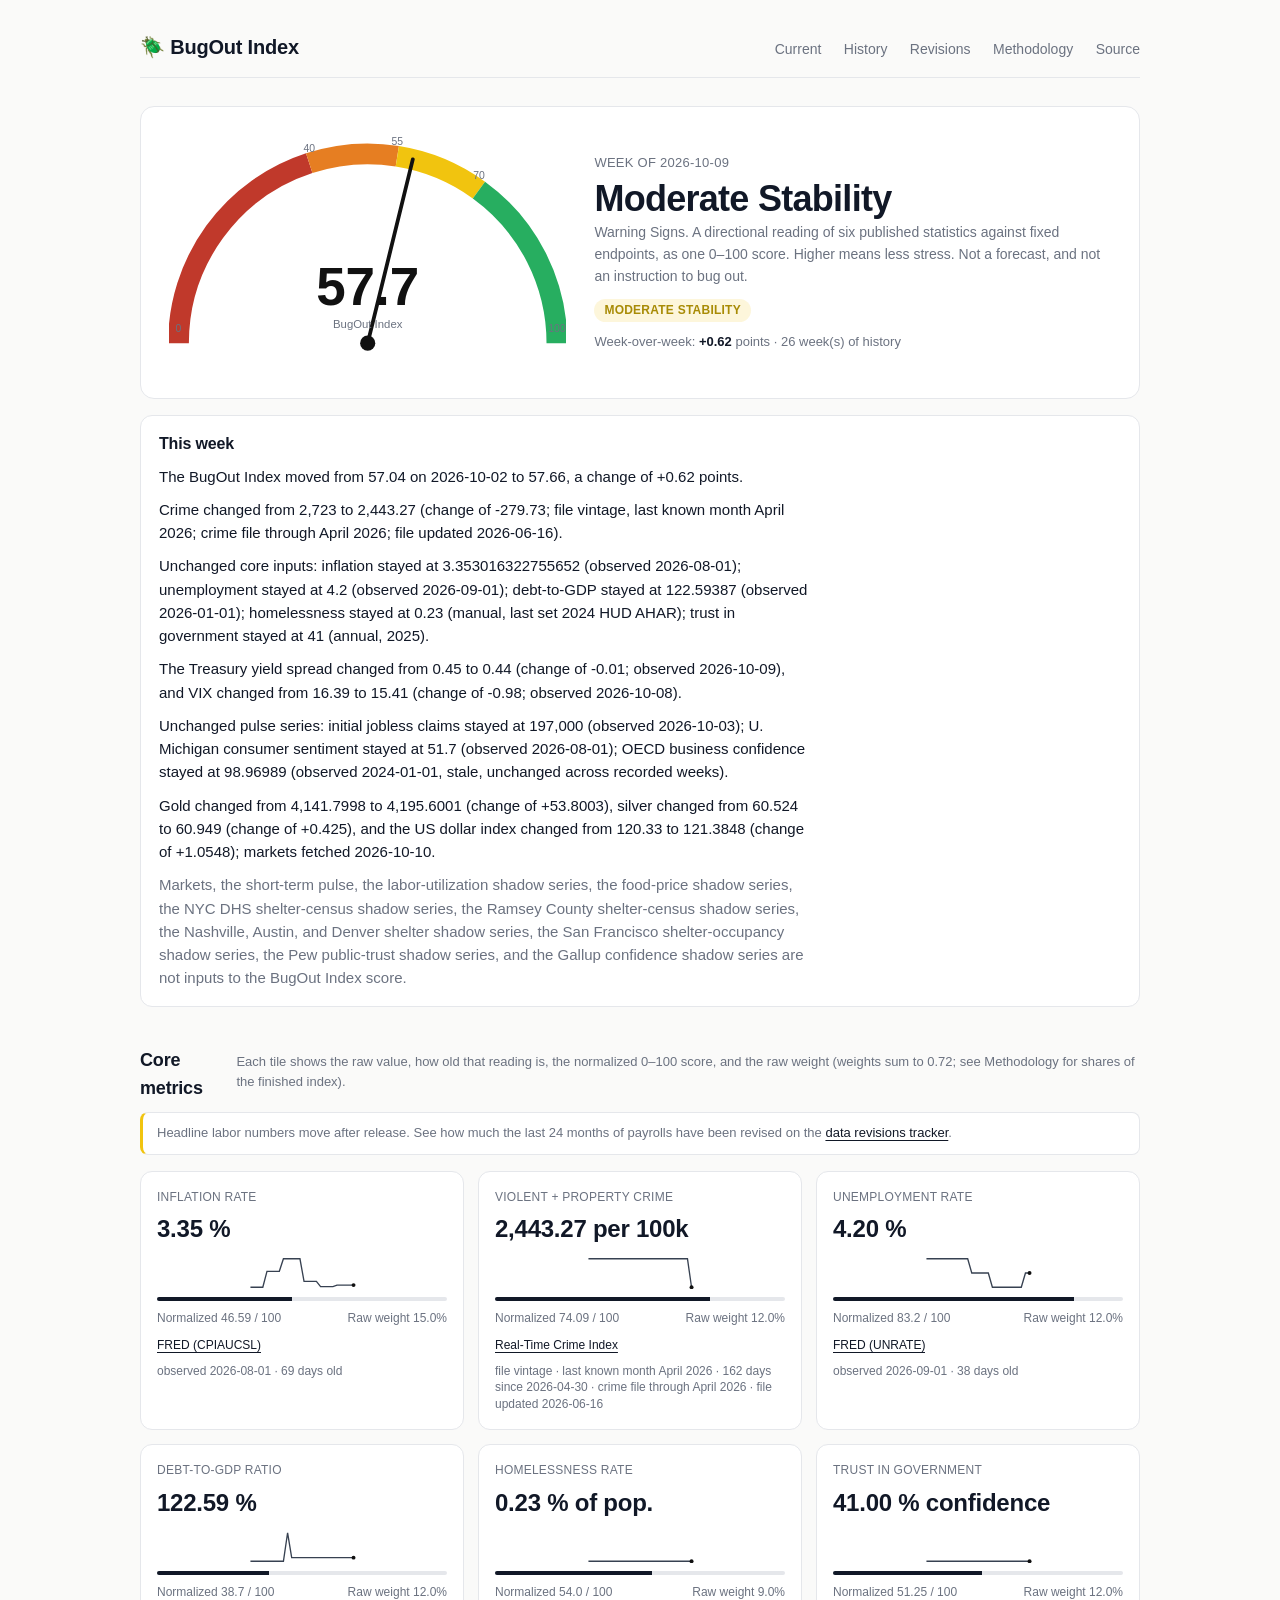
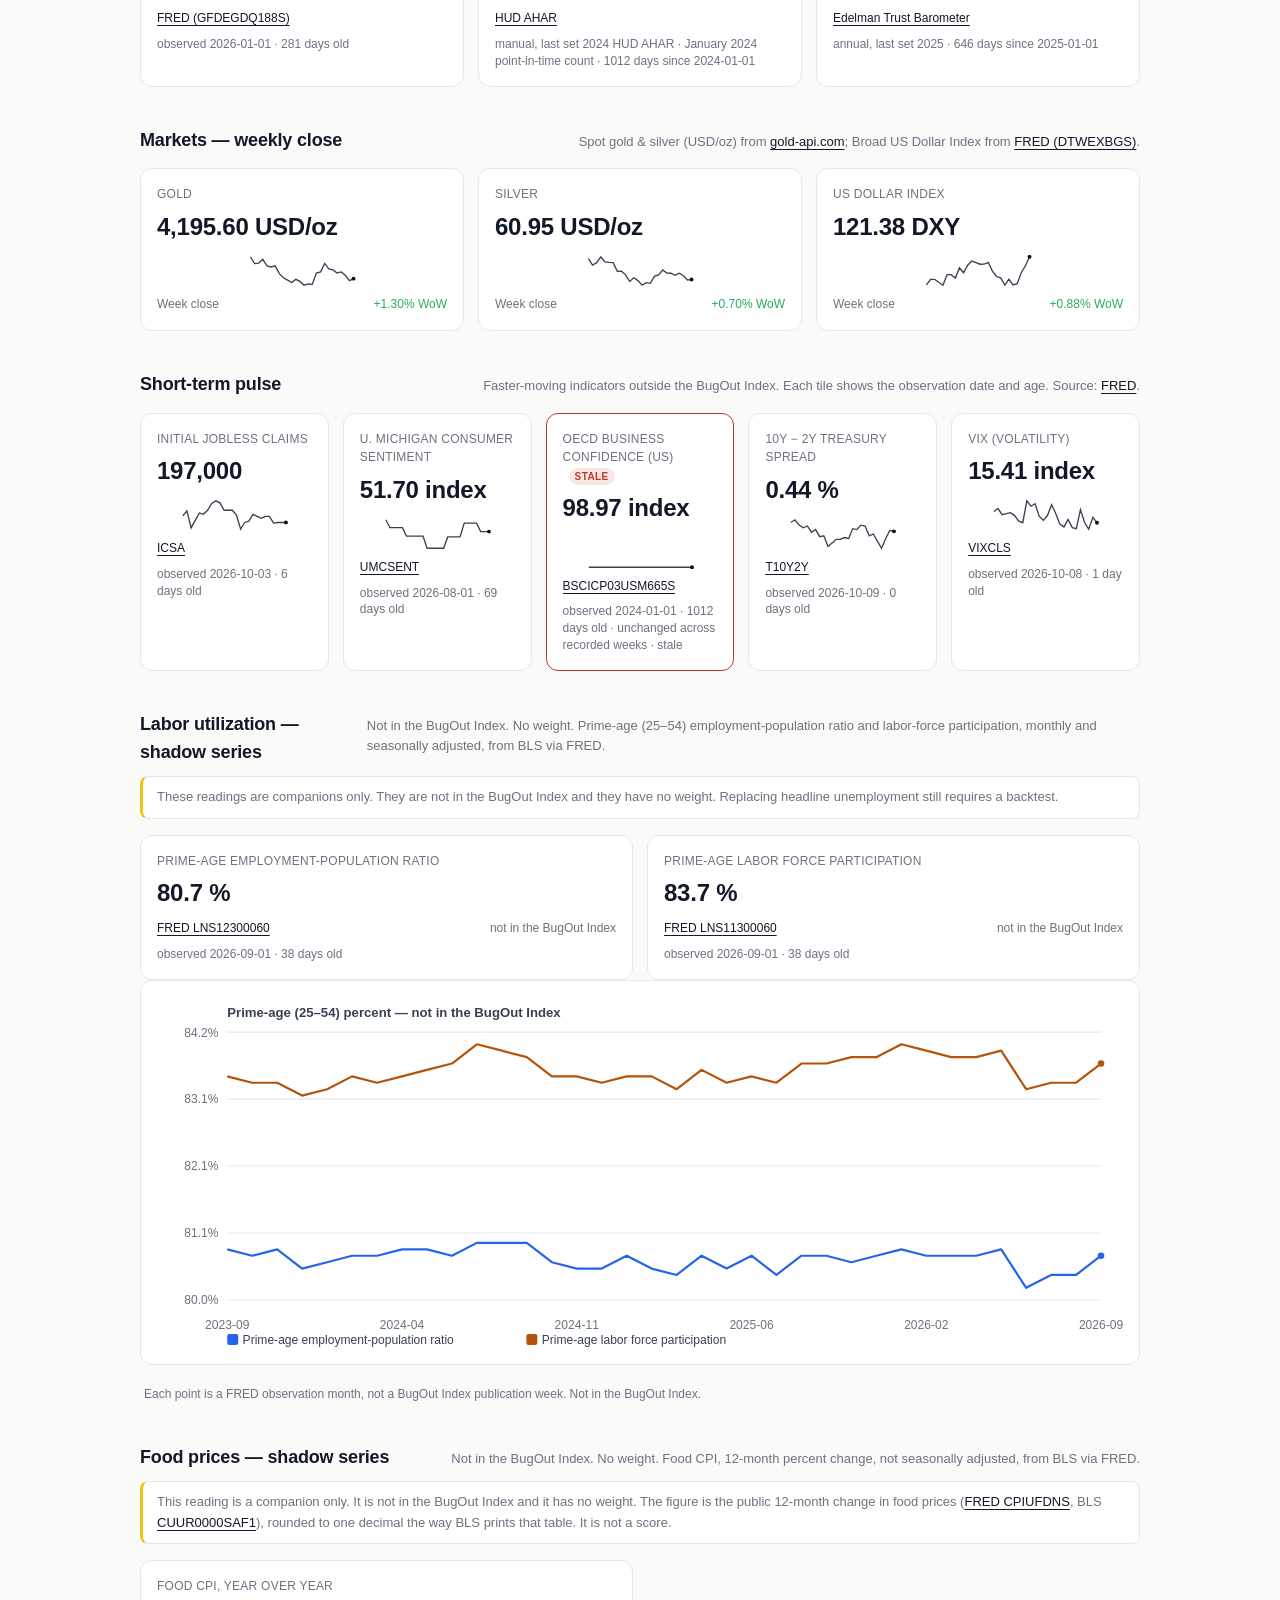
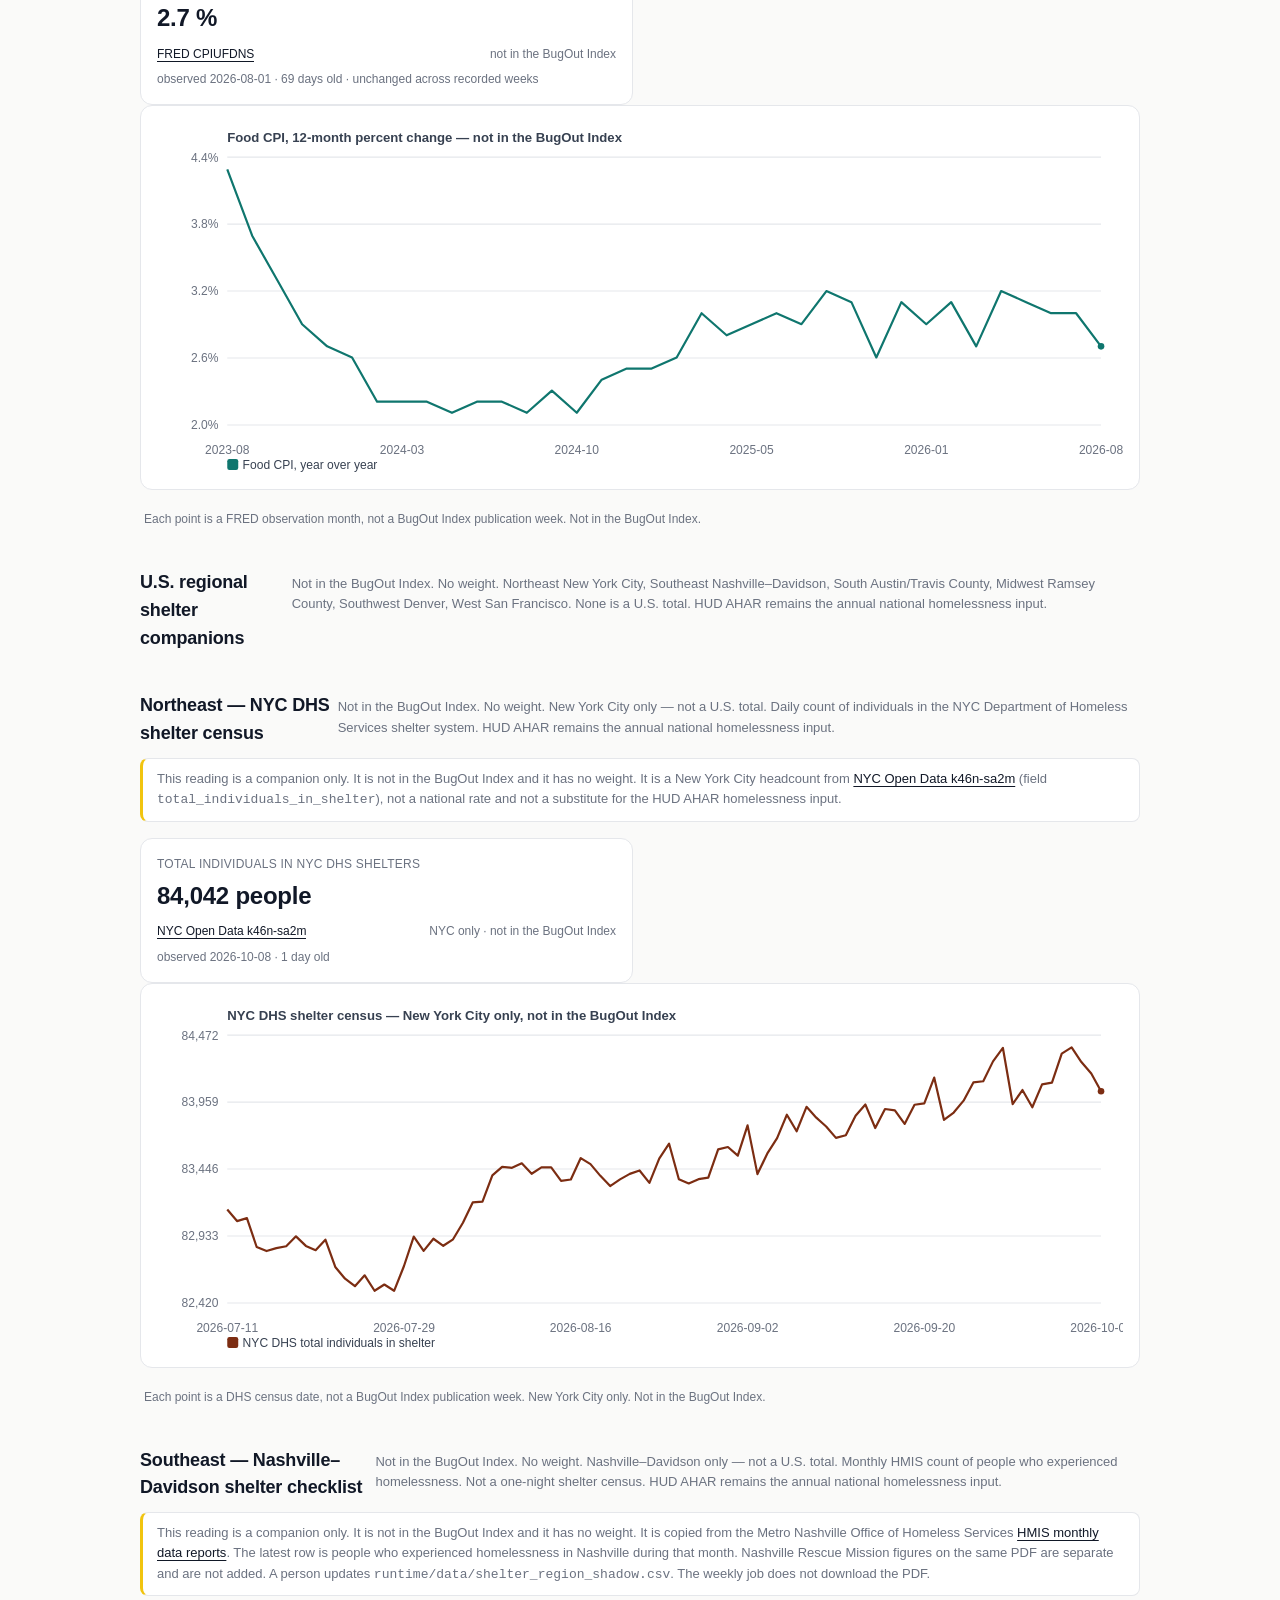
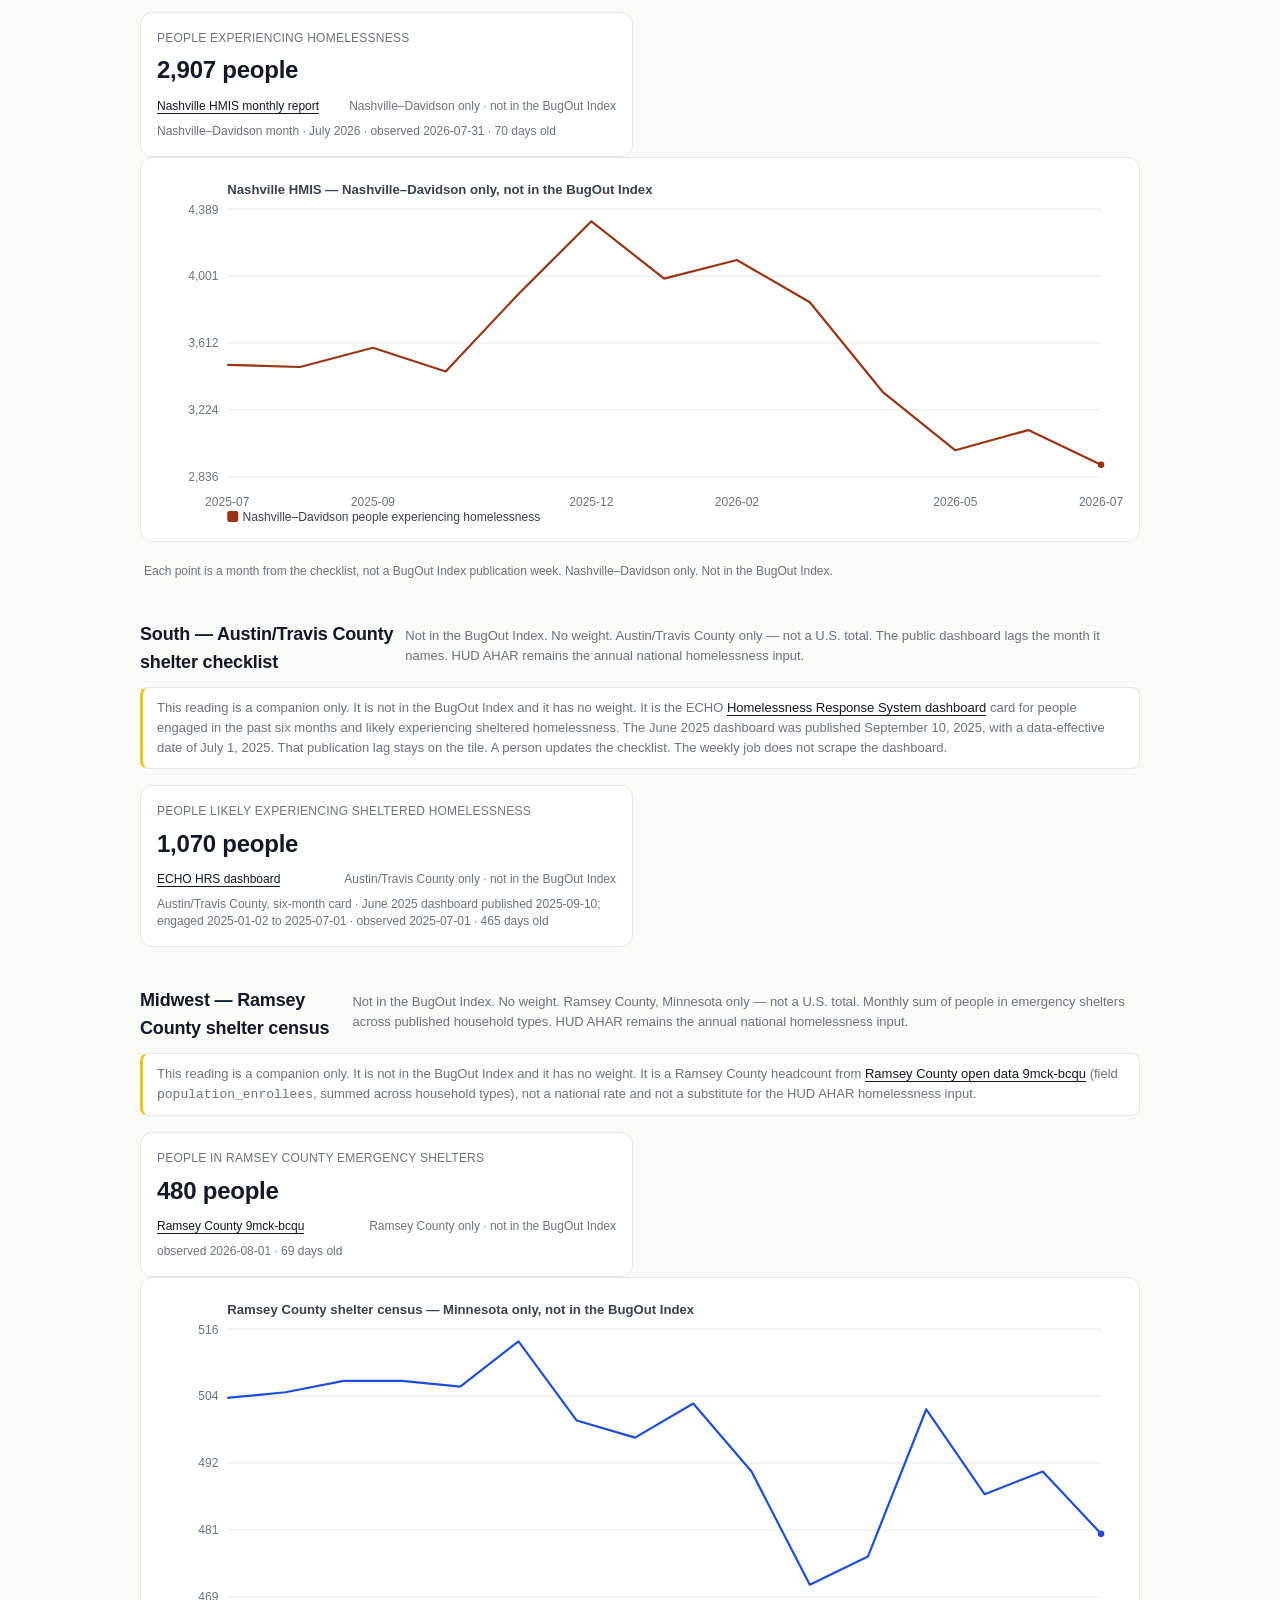
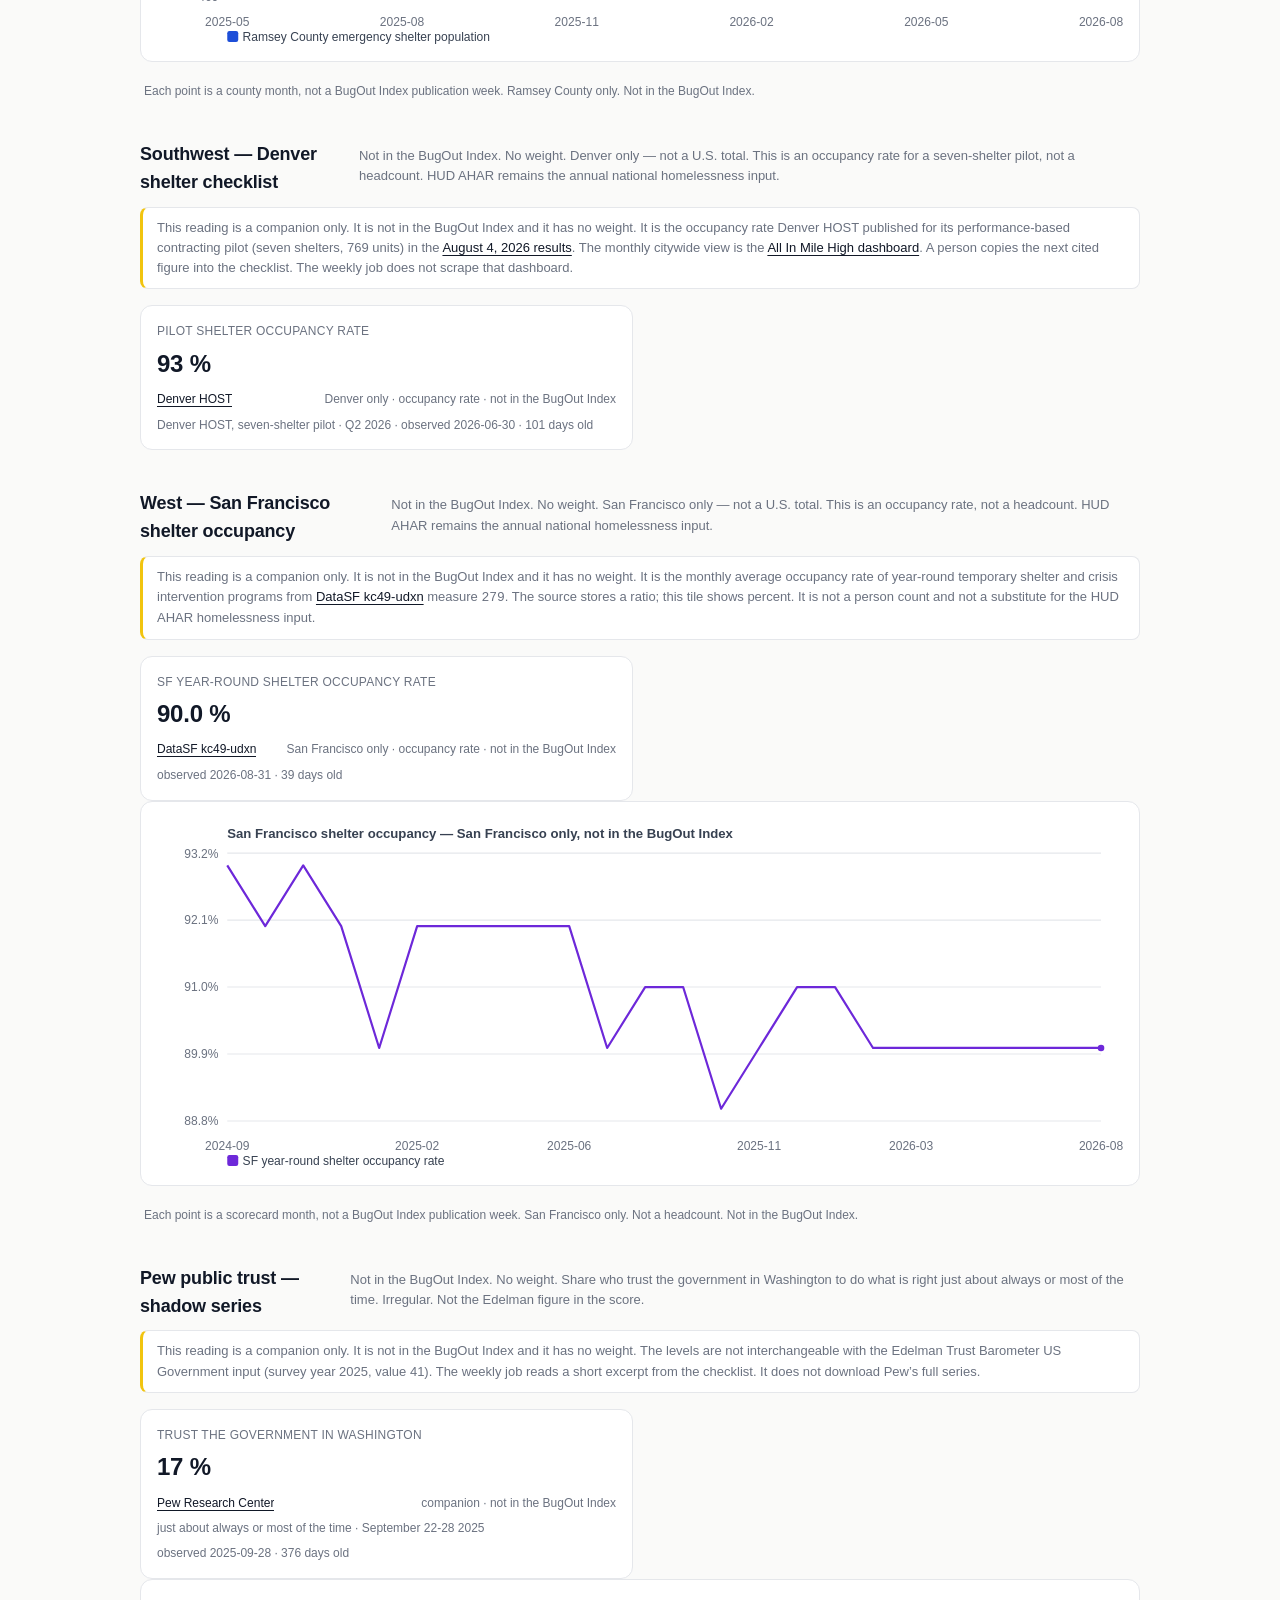
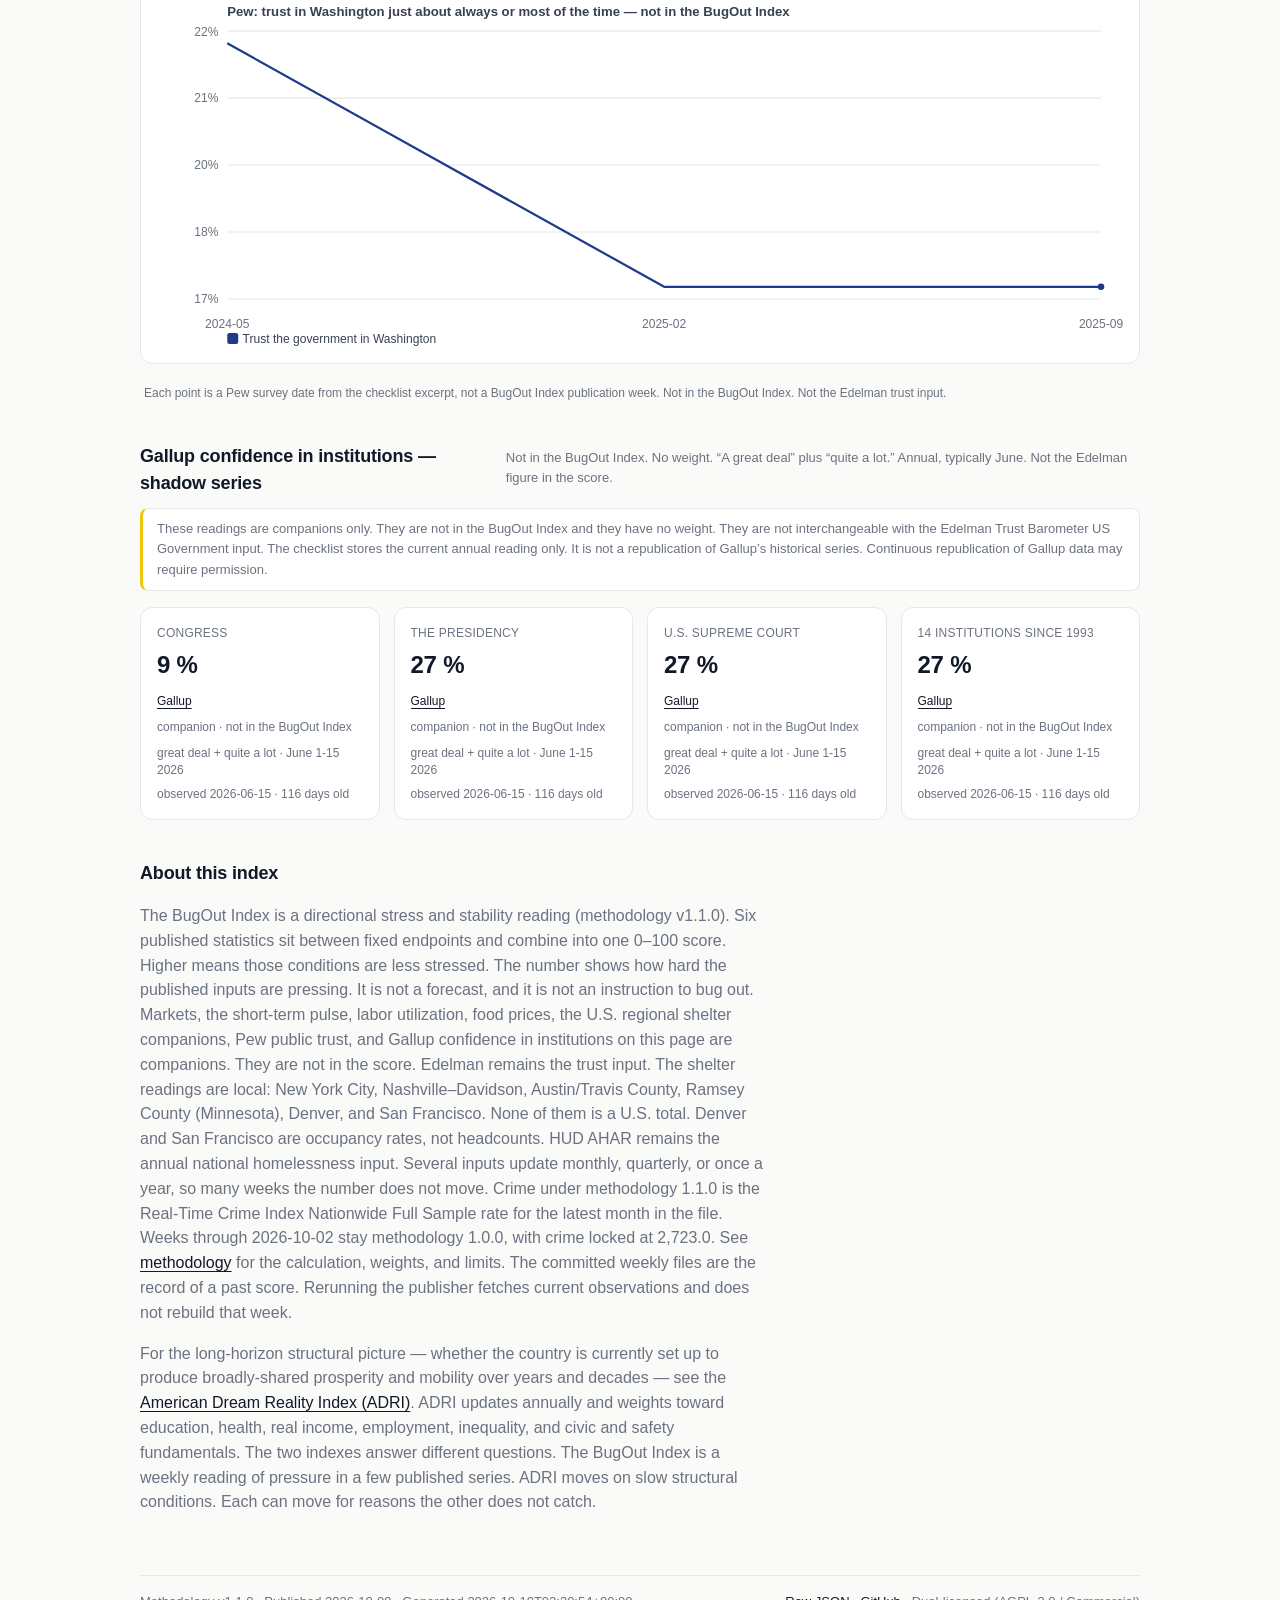
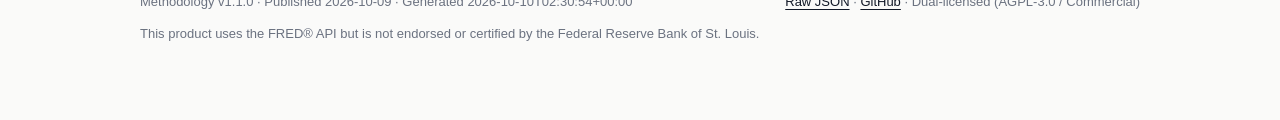
==== commit 45f7bb89: "Add the FRED footer line and the site favicon. The shared page template carries the old viewer's non" ====
--- a/docs/index.html
+++ b/docs/index.html
@@ -14,6 +14,7 @@
   </script>
   <title>BugOut Index — 57.66 · Moderate Stability</title>
   <meta name="description" content="The BugOut Index — a weekly directional reading of how hard six published U.S. statistics are pressing, relative to fixed endpoints. Not a forecast.">
+  <link rel="icon" href="./favicon.ico" sizes="any">
   <link rel="stylesheet" href="./assets/style.css">
 </head>
 <body>
@@ -574,6 +575,7 @@
         <a href="https://github.com/adammontville/bugoutindex">GitHub</a> ·
         Dual-licensed (AGPL-3.0 / Commercial)
       </div>
+      <div>This product uses the FRED® API but is not endorsed or certified by the Federal Reserve Bank of St. Louis.</div>
     </footer>
   </div>
 </body>
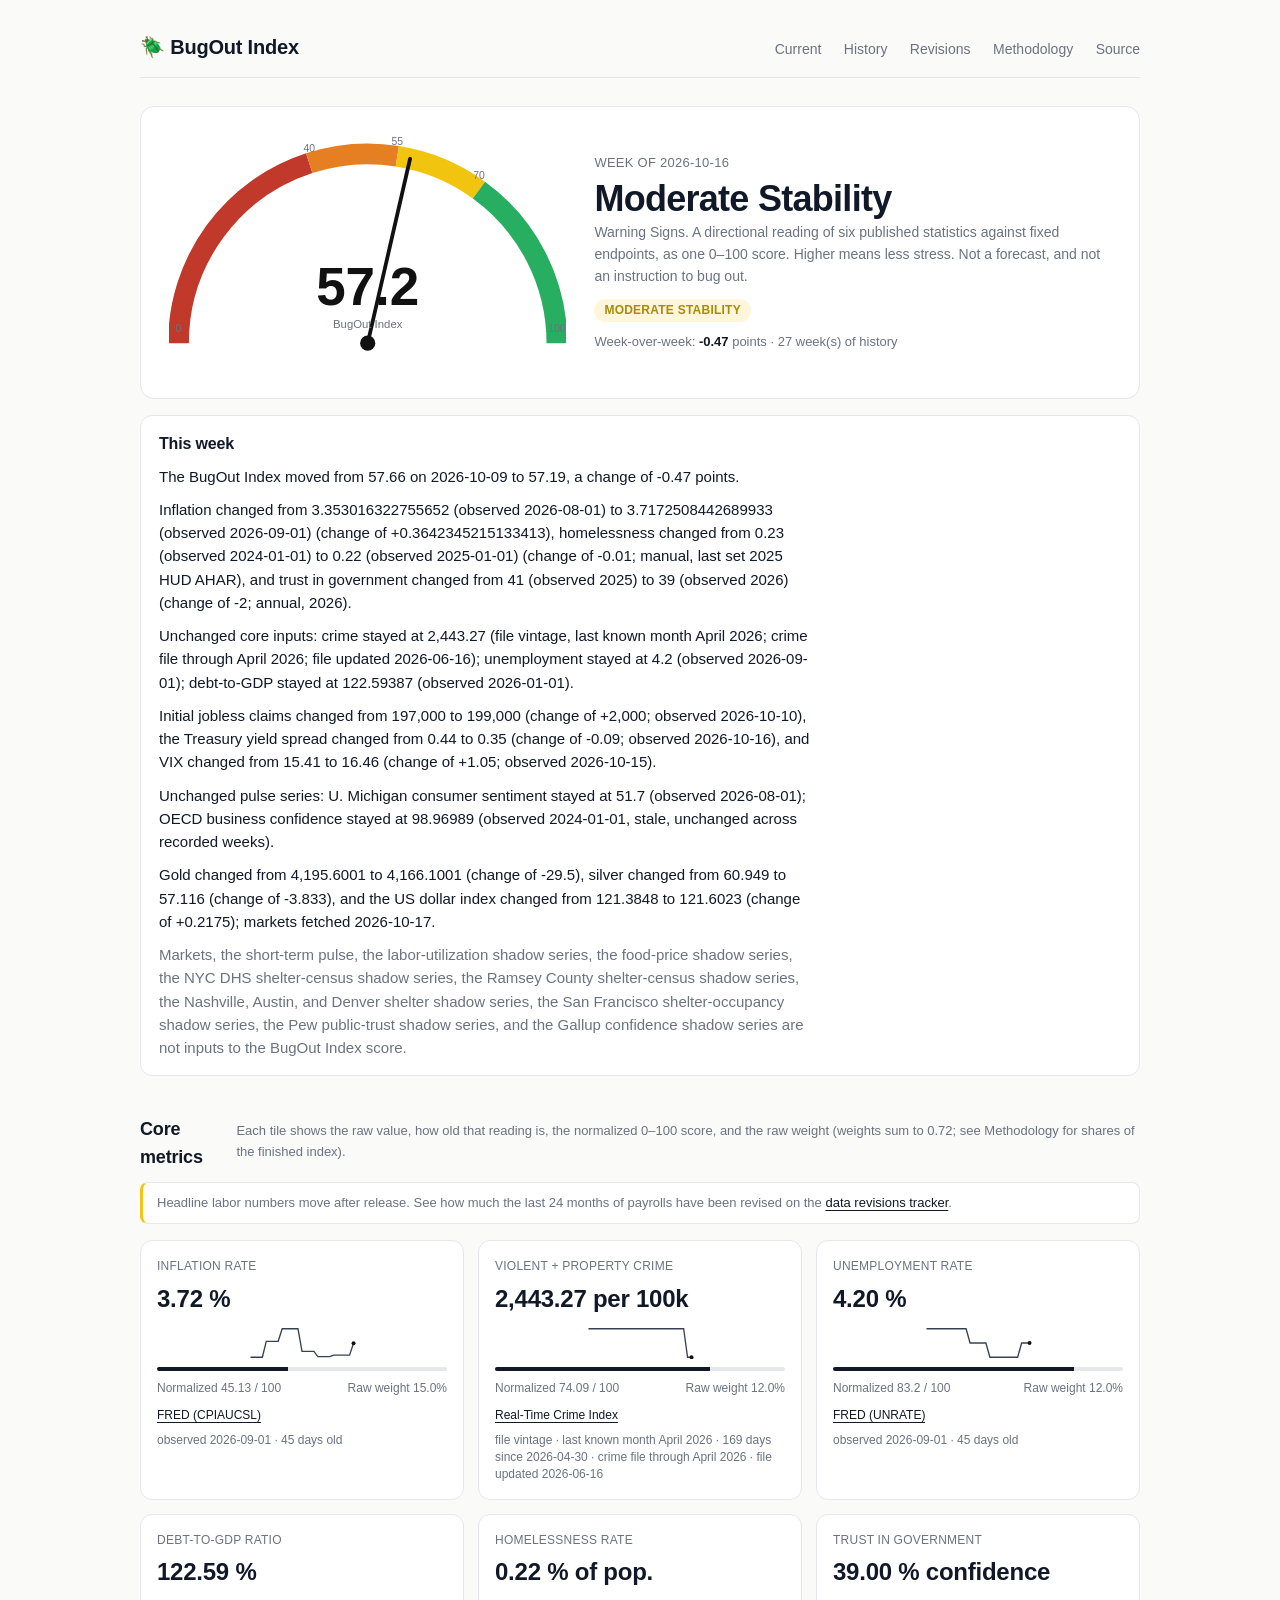
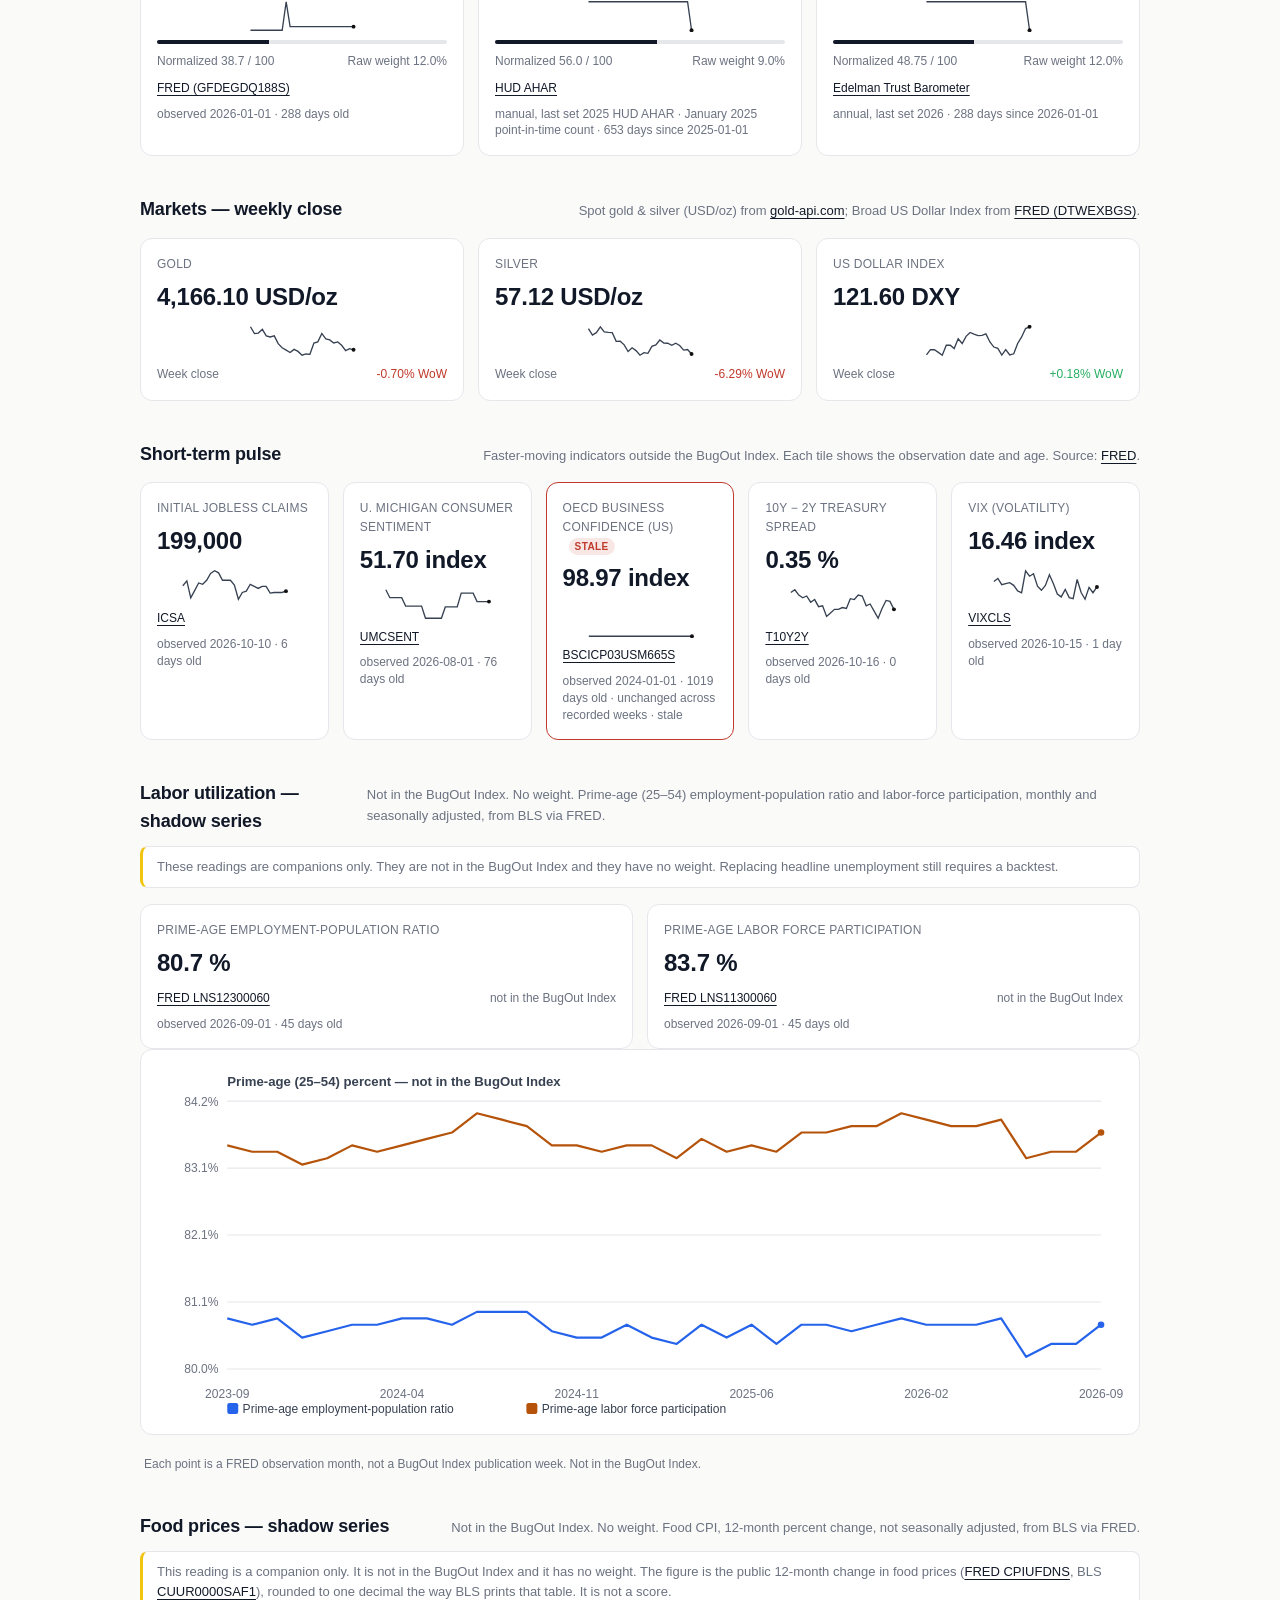
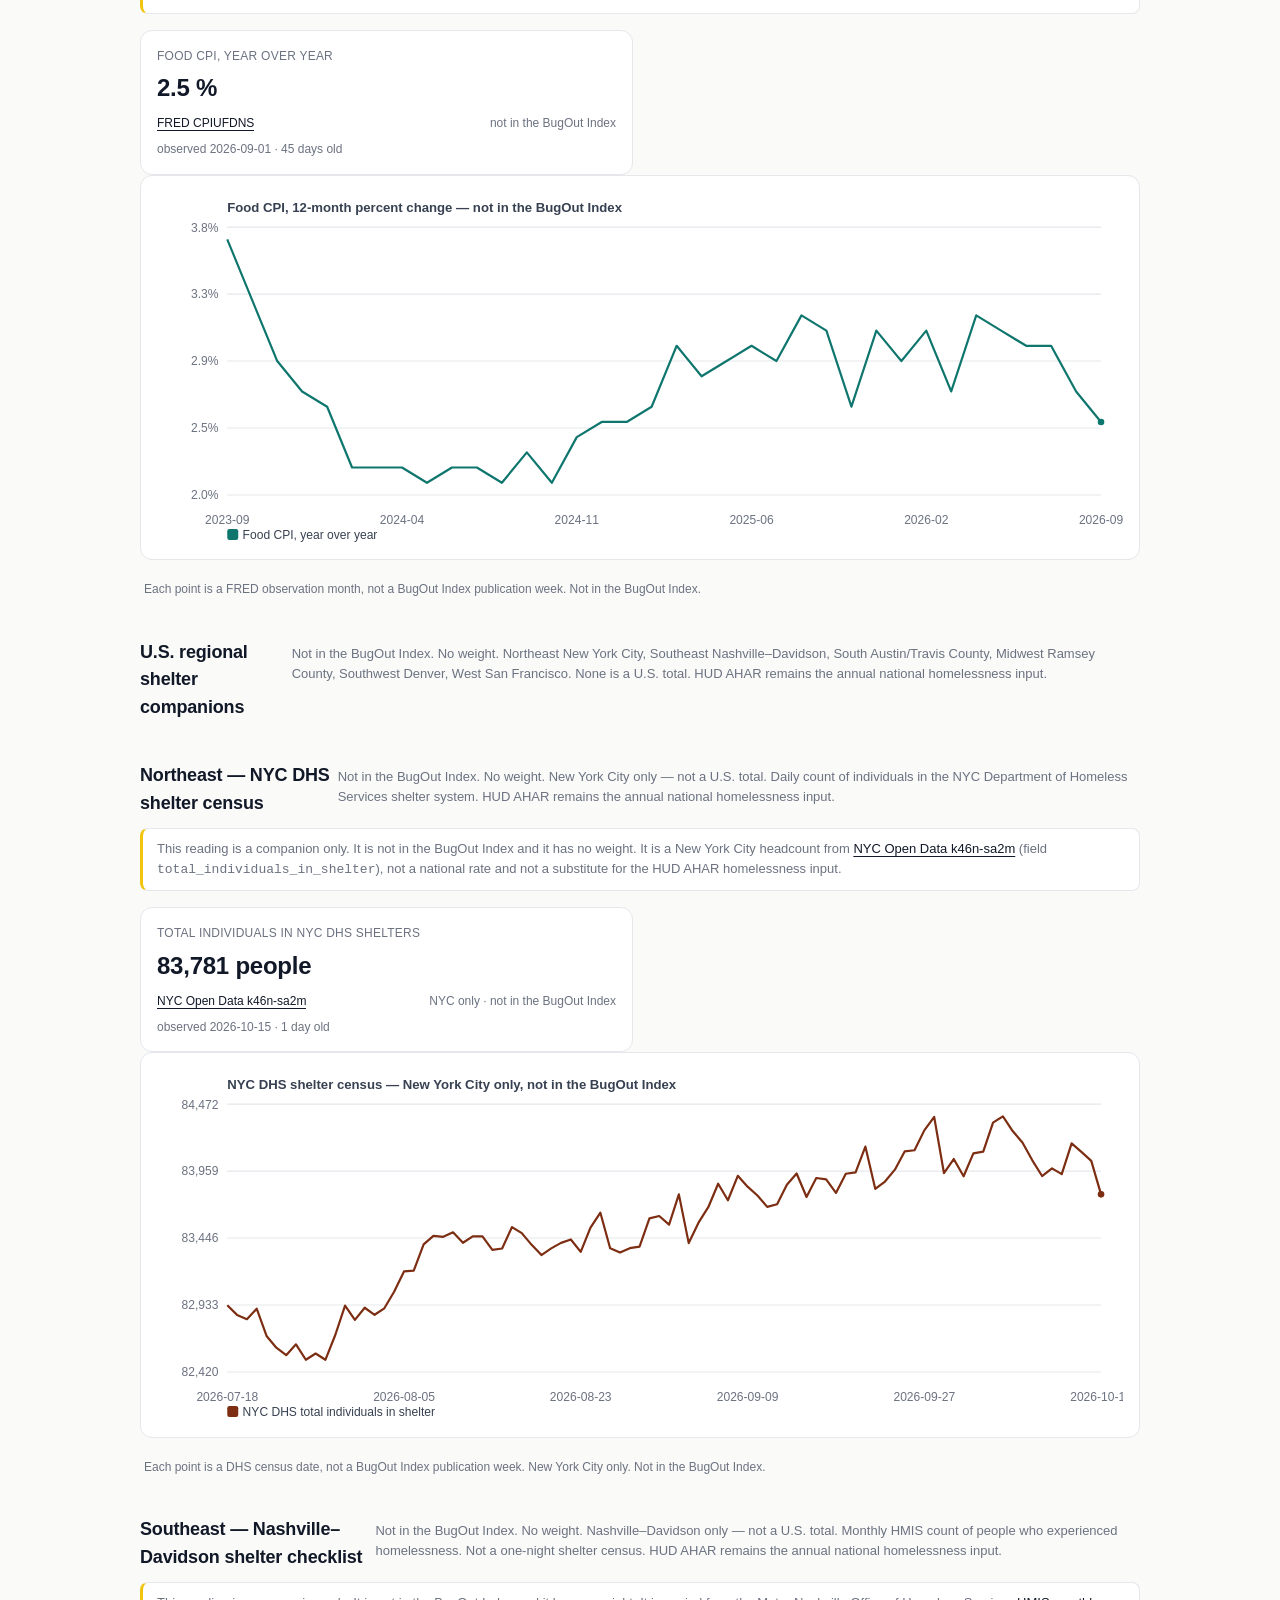
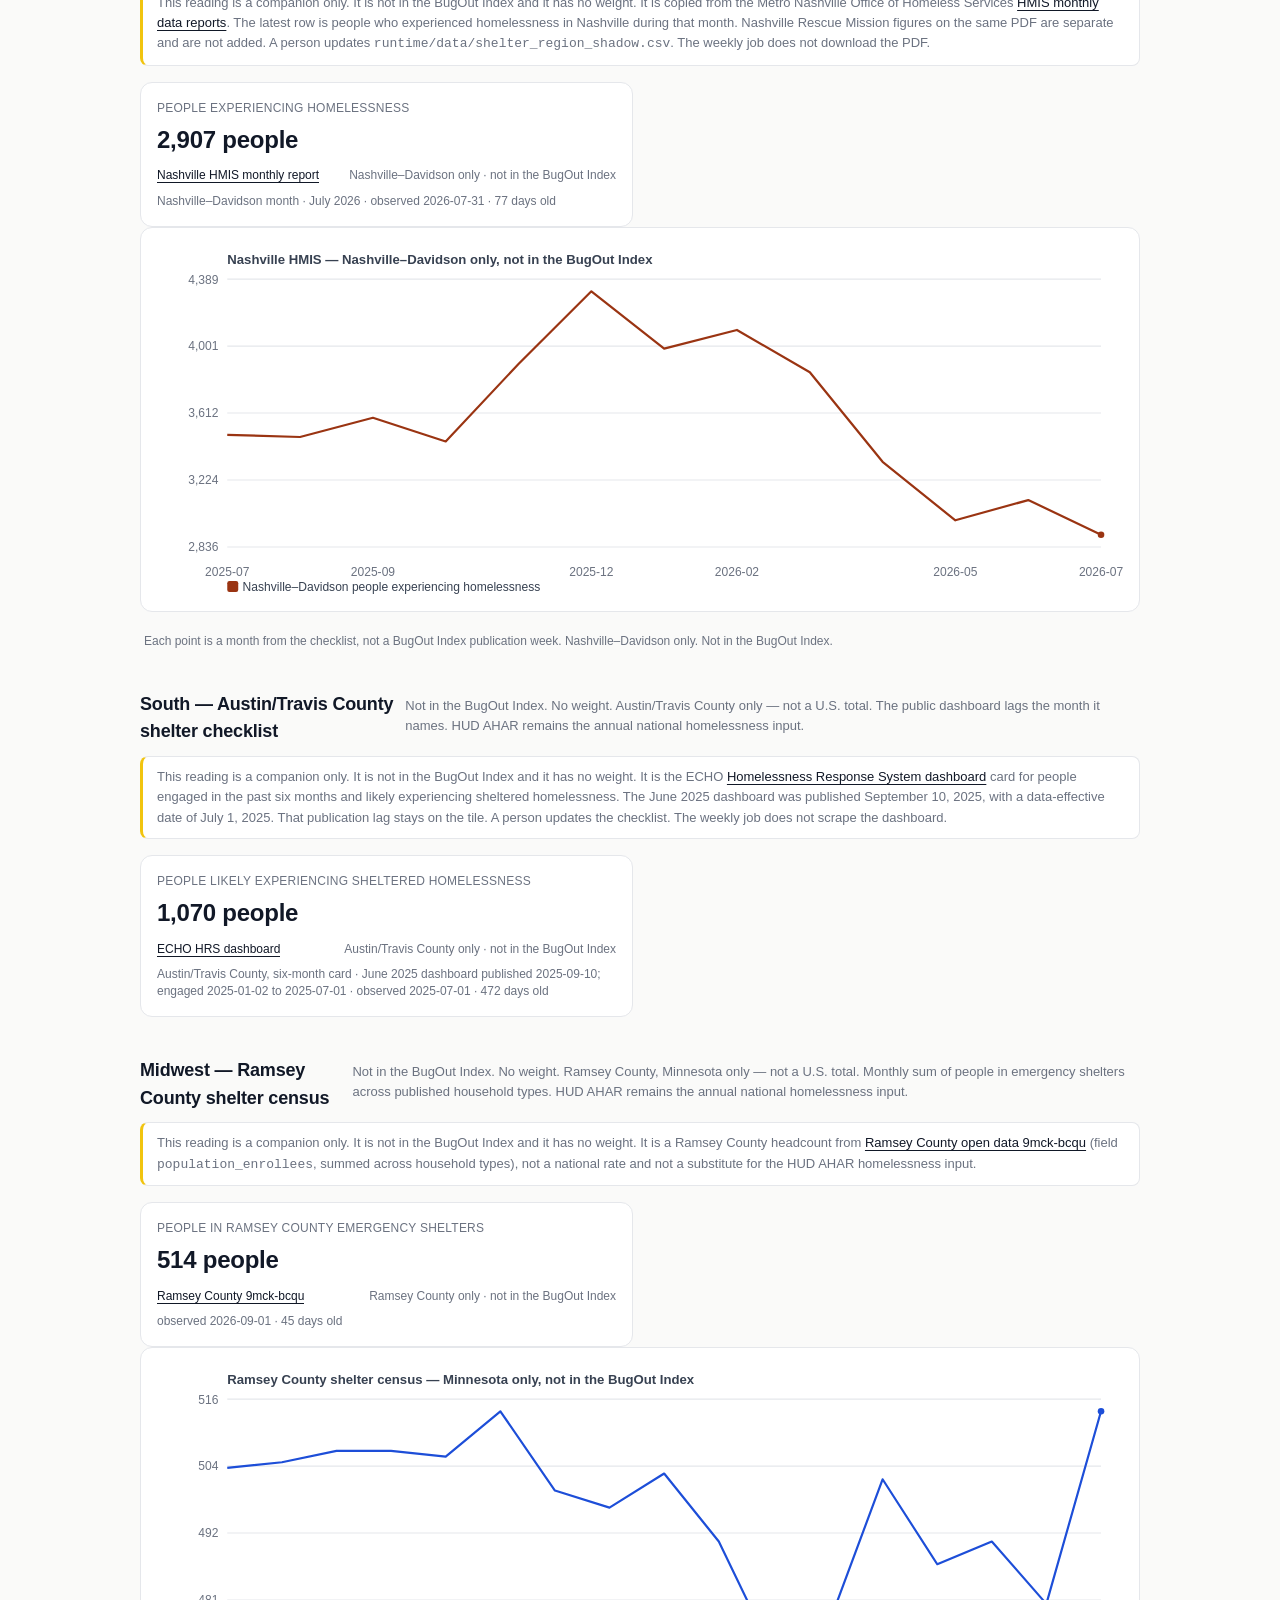
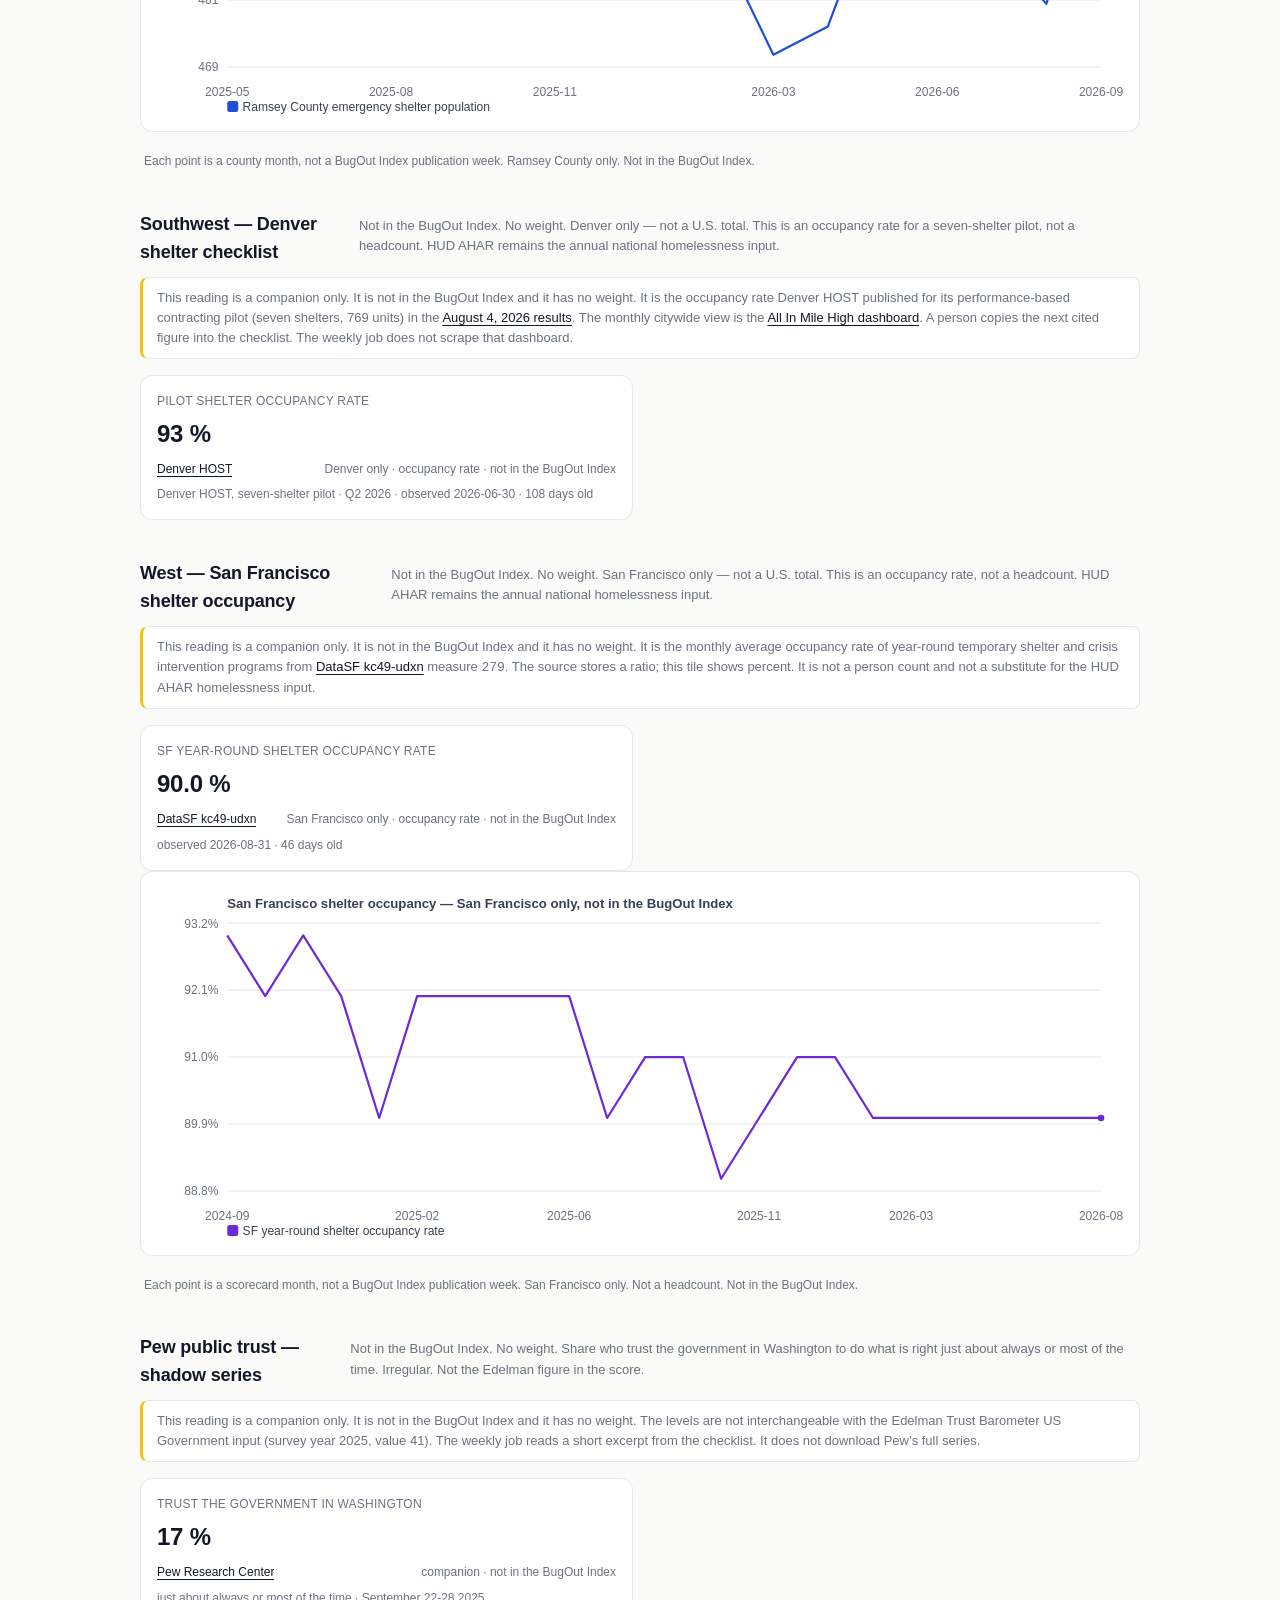
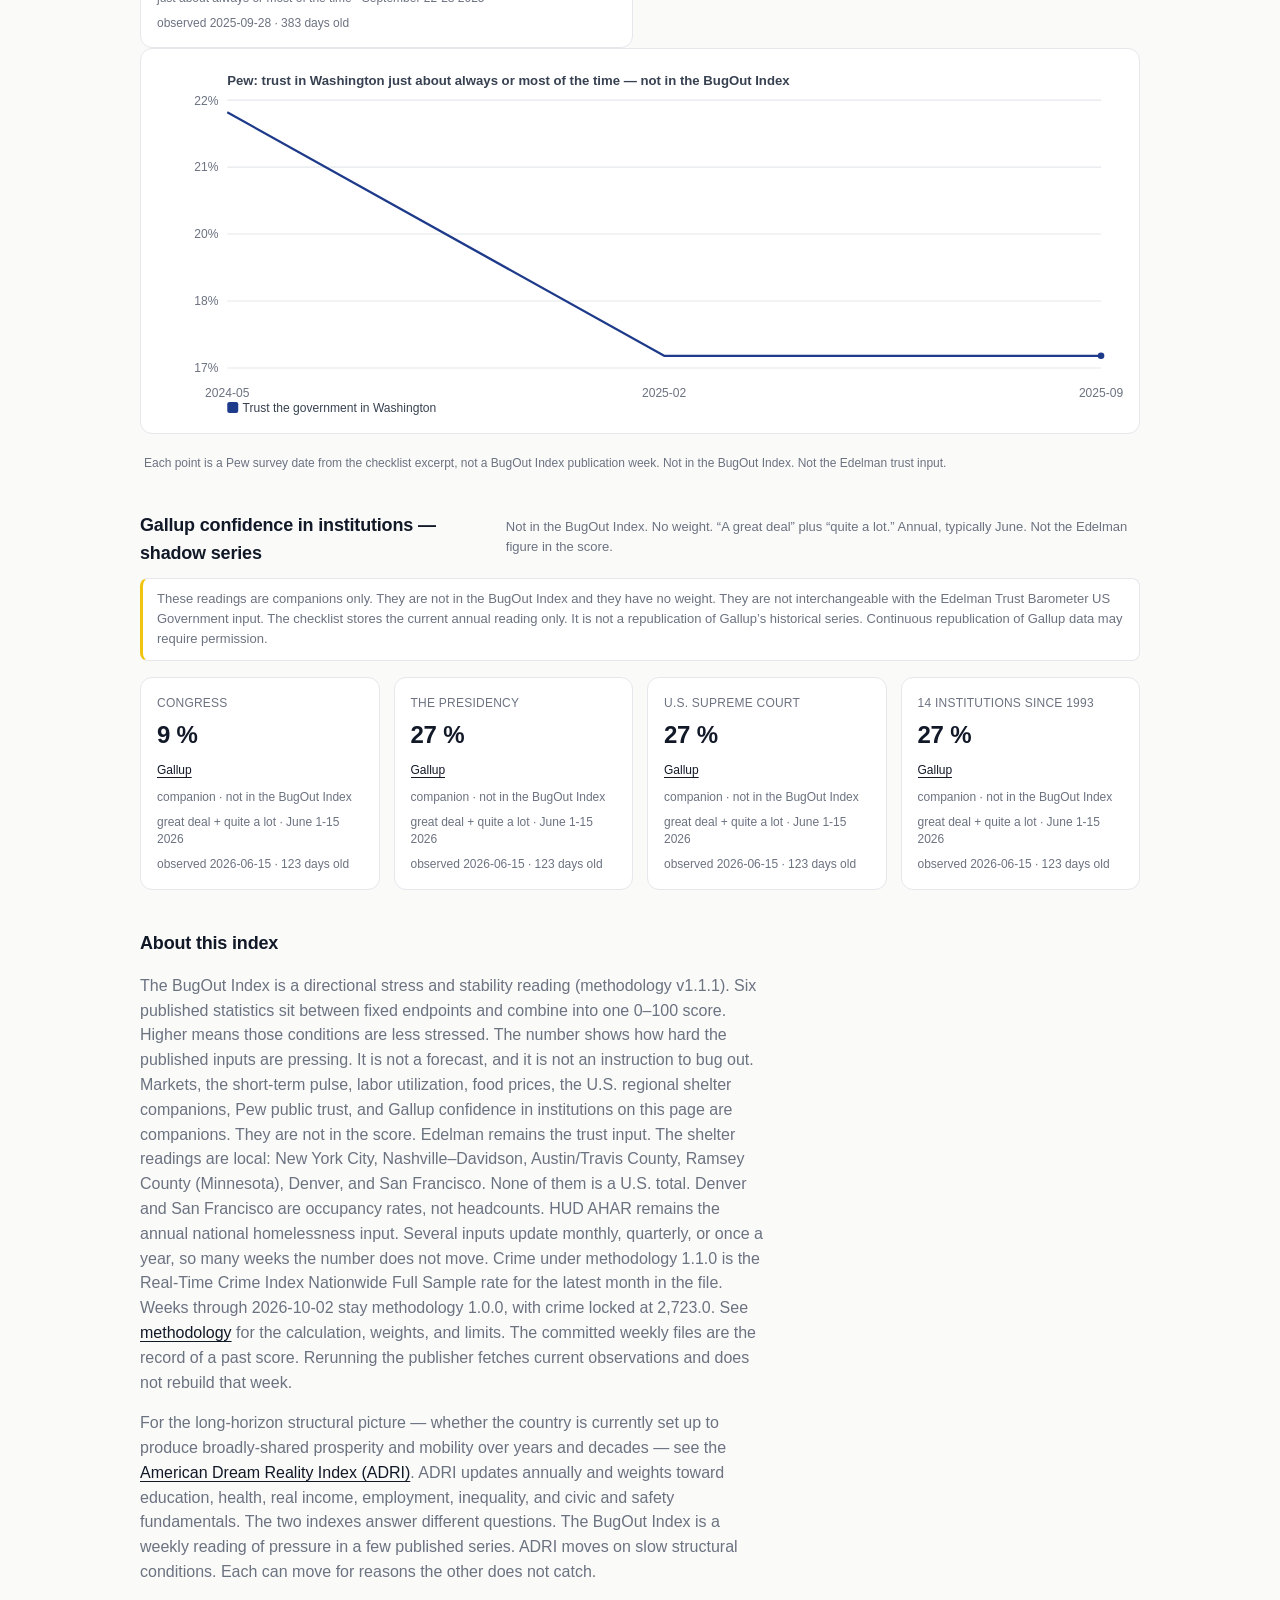
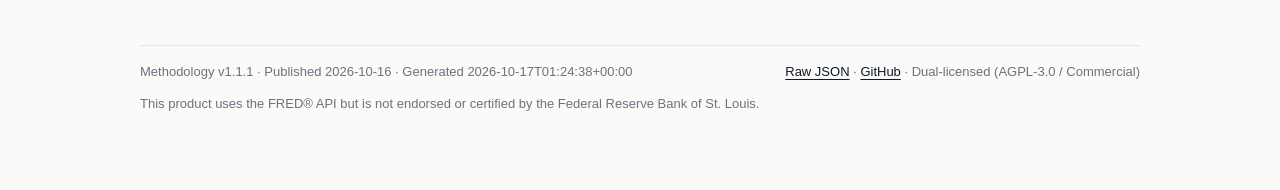
==== commit f0494823: "weekly: BugOut Index update for 2026-10-16" ====
--- a/docs/index.html
+++ b/docs/index.html
@@ -12,7 +12,7 @@
 
     gtag('config', 'G-4HHEH8RGHD');
   </script>
-  <title>BugOut Index — 57.66 · Moderate Stability</title>
+  <title>BugOut Index — 57.19 · Moderate Stability</title>
   <meta name="description" content="The BugOut Index — a weekly directional reading of how hard six published U.S. statistics are pressing, relative to fixed endpoints. Not a forecast.">
   <link rel="icon" href="./favicon.ico" sizes="any">
   <link rel="stylesheet" href="./assets/style.css">
@@ -31,27 +31,27 @@
     </header>
 
 <section class="hero">
-  <div><svg xmlns="http://www.w3.org/2000/svg" viewBox="0 0 420 240" role="img" aria-label="BugOut Index gauge: 57.7"><path d="M10.00,220.00 A200,200 0 0,1 148.20,29.79" stroke="#c0392b" stroke-width="22" fill="none" stroke-linecap="butt"/><path d="M148.20,29.79 A200,200 0 0,1 241.29,22.46" stroke="#e67e22" stroke-width="22" fill="none" stroke-linecap="butt"/><path d="M241.29,22.46 A200,200 0 0,1 327.56,58.20" stroke="#f1c40f" stroke-width="22" fill="none" stroke-linecap="butt"/><path d="M327.56,58.20 A200,200 0 0,1 410.00,220.00" stroke="#27ae60" stroke-width="22" fill="none" stroke-linecap="butt"/><text x="10.0" y="220.0" dy="-12" text-anchor="middle" font-size="11" fill="#6b7280">0</text><text x="148.2" y="29.8" dy="-12" text-anchor="middle" font-size="11" fill="#6b7280">40</text><text x="241.3" y="22.5" dy="-12" text-anchor="middle" font-size="11" fill="#6b7280">55</text><text x="327.6" y="58.2" dy="-12" text-anchor="middle" font-size="11" fill="#6b7280">70</text><text x="410.0" y="220.0" dy="-12" text-anchor="middle" font-size="11" fill="#6b7280">100</text><line x1="210.0" y1="220" x2="257.67" y2="25.76" stroke="#111" stroke-width="4" stroke-linecap="round"/><circle cx="210.0" cy="220" r="8" fill="#111"/><text x="210.0" y="180" text-anchor="middle" font-size="56" font-weight="700" fill="#111">57.7</text><text x="210.0" y="204" text-anchor="middle" font-size="12" fill="#6b7280">BugOut Index</text></svg></div>
+  <div><svg xmlns="http://www.w3.org/2000/svg" viewBox="0 0 420 240" role="img" aria-label="BugOut Index gauge: 57.2"><path d="M10.00,220.00 A200,200 0 0,1 148.20,29.79" stroke="#c0392b" stroke-width="22" fill="none" stroke-linecap="butt"/><path d="M148.20,29.79 A200,200 0 0,1 241.29,22.46" stroke="#e67e22" stroke-width="22" fill="none" stroke-linecap="butt"/><path d="M241.29,22.46 A200,200 0 0,1 327.56,58.20" stroke="#f1c40f" stroke-width="22" fill="none" stroke-linecap="butt"/><path d="M327.56,58.20 A200,200 0 0,1 410.00,220.00" stroke="#27ae60" stroke-width="22" fill="none" stroke-linecap="butt"/><text x="10.0" y="220.0" dy="-12" text-anchor="middle" font-size="11" fill="#6b7280">0</text><text x="148.2" y="29.8" dy="-12" text-anchor="middle" font-size="11" fill="#6b7280">40</text><text x="241.3" y="22.5" dy="-12" text-anchor="middle" font-size="11" fill="#6b7280">55</text><text x="327.6" y="58.2" dy="-12" text-anchor="middle" font-size="11" fill="#6b7280">70</text><text x="410.0" y="220.0" dy="-12" text-anchor="middle" font-size="11" fill="#6b7280">100</text><line x1="210.0" y1="220" x2="254.79" y2="25.08" stroke="#111" stroke-width="4" stroke-linecap="round"/><circle cx="210.0" cy="220" r="8" fill="#111"/><text x="210.0" y="180" text-anchor="middle" font-size="56" font-weight="700" fill="#111">57.2</text><text x="210.0" y="204" text-anchor="middle" font-size="12" fill="#6b7280">BugOut Index</text></svg></div>
   <div>
-    <div class="label">Week of 2026-10-09</div>
+    <div class="label">Week of 2026-10-16</div>
     <h2>Moderate Stability</h2>
     <div class="sub">Warning Signs. A directional reading of six published statistics against fixed endpoints, as one 0–100 score. Higher means less stress. Not a forecast, and not an instruction to bug out.</div>
     <span class="band moderate">Moderate Stability</span>
     <div class="delta">
-        Week-over-week: <strong>+0.62</strong> points
-      · 26 week(s) of history
+        Week-over-week: <strong>-0.47</strong> points
+      · 27 week(s) of history
     </div>
   </div>
 </section>
 
 <section class="week-note" aria-label="What changed this week">
   <h3>This week</h3>
-  <p>The BugOut Index moved from 57.04 on 2026-10-02 to 57.66, a change of +0.62 points.</p>
-  <p>Crime changed from 2,723 to 2,443.27 (change of -279.73; file vintage, last known month April 2026; crime file through April 2026; file updated 2026-06-16).</p>
-  <p>Unchanged core inputs: inflation stayed at 3.353016322755652 (observed 2026-08-01); unemployment stayed at 4.2 (observed 2026-09-01); debt-to-GDP stayed at 122.59387 (observed 2026-01-01); homelessness stayed at 0.23 (manual, last set 2024 HUD AHAR); trust in government stayed at 41 (annual, 2025).</p>
-  <p>The Treasury yield spread changed from 0.45 to 0.44 (change of -0.01; observed 2026-10-09), and VIX changed from 16.39 to 15.41 (change of -0.98; observed 2026-10-08).</p>
-  <p>Unchanged pulse series: initial jobless claims stayed at 197,000 (observed 2026-10-03); U. Michigan consumer sentiment stayed at 51.7 (observed 2026-08-01); OECD business confidence stayed at 98.96989 (observed 2024-01-01, stale, unchanged across recorded weeks).</p>
-  <p>Gold changed from 4,141.7998 to 4,195.6001 (change of +53.8003), silver changed from 60.524 to 60.949 (change of +0.425), and the US dollar index changed from 120.33 to 121.3848 (change of +1.0548); markets fetched 2026-10-10.</p>
+  <p>The BugOut Index moved from 57.66 on 2026-10-09 to 57.19, a change of -0.47 points.</p>
+  <p>Inflation changed from 3.353016322755652 (observed 2026-08-01) to 3.7172508442689933 (observed 2026-09-01) (change of +0.3642345215133413), homelessness changed from 0.23 (observed 2024-01-01) to 0.22 (observed 2025-01-01) (change of -0.01; manual, last set 2025 HUD AHAR), and trust in government changed from 41 (observed 2025) to 39 (observed 2026) (change of -2; annual, 2026).</p>
+  <p>Unchanged core inputs: crime stayed at 2,443.27 (file vintage, last known month April 2026; crime file through April 2026; file updated 2026-06-16); unemployment stayed at 4.2 (observed 2026-09-01); debt-to-GDP stayed at 122.59387 (observed 2026-01-01).</p>
+  <p>Initial jobless claims changed from 197,000 to 199,000 (change of +2,000; observed 2026-10-10), the Treasury yield spread changed from 0.44 to 0.35 (change of -0.09; observed 2026-10-16), and VIX changed from 15.41 to 16.46 (change of +1.05; observed 2026-10-15).</p>
+  <p>Unchanged pulse series: U. Michigan consumer sentiment stayed at 51.7 (observed 2026-08-01); OECD business confidence stayed at 98.96989 (observed 2024-01-01, stale, unchanged across recorded weeks).</p>
+  <p>Gold changed from 4,195.6001 to 4,166.1001 (change of -29.5), silver changed from 60.949 to 57.116 (change of -3.833), and the US dollar index changed from 121.3848 to 121.6023 (change of +0.2175); markets fetched 2026-10-17.</p>
   <p class="disclaimer">Markets, the short-term pulse, the labor-utilization shadow series, the food-price shadow series, the NYC DHS shelter-census shadow series, the Ramsey County shelter-census shadow series, the Nashville, Austin, and Denver shelter shadow series, the San Francisco shelter-occupancy shadow series, the Pew public-trust shadow series, and the Gallup confidence shadow series are not inputs to the BugOut Index score.</p>
 </section>
 
@@ -66,22 +66,22 @@
 <div class="grid metrics">
   <div class="tile">
     <div class="k">Inflation Rate</div>
-    <div class="v">3.35 %</div>
-    <svg xmlns="http://www.w3.org/2000/svg" viewBox="0 0 120 36" class="sparkline"><polyline points="2.0,34.0 6.6,34.0 11.3,34.0 15.9,34.0 20.6,16.1 25.2,16.1 29.8,16.1 34.5,16.1 39.1,2.0 43.8,2.0 48.4,2.0 53.0,2.0 57.7,2.0 62.3,27.5 67.0,27.5 71.6,27.5 76.2,27.5 80.9,33.3 85.5,33.3 90.2,33.3 94.8,33.3 99.4,31.6 104.1,31.6 108.7,31.6 113.4,31.6 118.0,31.6" fill="none" stroke="#374151" stroke-width="1.5"/><circle cx="118.0" cy="31.6" r="2.2" fill="#111"/></svg>
-    <div class="norm-bar"><span style="width: 46.59%"></span></div>
-    <div class="meta">
-      <span>Normalized 46.59 / 100</span>
+    <div class="v">3.72 %</div>
+    <svg xmlns="http://www.w3.org/2000/svg" viewBox="0 0 120 36" class="sparkline"><polyline points="2.0,34.0 6.5,34.0 10.9,34.0 15.4,34.0 19.8,16.1 24.3,16.1 28.8,16.1 33.2,16.1 37.7,2.0 42.2,2.0 46.6,2.0 51.1,2.0 55.5,2.0 60.0,27.5 64.5,27.5 68.9,27.5 73.4,27.5 77.8,33.3 82.3,33.3 86.8,33.3 91.2,33.3 95.7,31.6 100.2,31.6 104.6,31.6 109.1,31.6 113.5,31.6 118.0,18.3" fill="none" stroke="#374151" stroke-width="1.5"/><circle cx="118.0" cy="18.3" r="2.2" fill="#111"/></svg>
+    <div class="norm-bar"><span style="width: 45.13%"></span></div>
+    <div class="meta">
+      <span>Normalized 45.13 / 100</span>
       <span>Raw weight 15.0%</span>
     </div>
     <div class="meta">
       <span><a href="https://fred.stlouisfed.org/series/CPIAUCSL">FRED (CPIAUCSL)</a></span>
     </div>
-    <div class="age">observed 2026-08-01 · 69 days old</div>
+    <div class="age">observed 2026-09-01 · 45 days old</div>
   </div>
   <div class="tile">
     <div class="k">Violent + Property Crime</div>
     <div class="v">2,443.27 per 100k</div>
-    <svg xmlns="http://www.w3.org/2000/svg" viewBox="0 0 120 36" class="sparkline"><polyline points="2.0,2.0 6.6,2.0 11.3,2.0 15.9,2.0 20.6,2.0 25.2,2.0 29.8,2.0 34.5,2.0 39.1,2.0 43.8,2.0 48.4,2.0 53.0,2.0 57.7,2.0 62.3,2.0 67.0,2.0 71.6,2.0 76.2,2.0 80.9,2.0 85.5,2.0 90.2,2.0 94.8,2.0 99.4,2.0 104.1,2.0 108.7,2.0 113.4,2.0 118.0,34.0" fill="none" stroke="#374151" stroke-width="1.5"/><circle cx="118.0" cy="34.0" r="2.2" fill="#111"/></svg>
+    <svg xmlns="http://www.w3.org/2000/svg" viewBox="0 0 120 36" class="sparkline"><polyline points="2.0,2.0 6.5,2.0 10.9,2.0 15.4,2.0 19.8,2.0 24.3,2.0 28.8,2.0 33.2,2.0 37.7,2.0 42.2,2.0 46.6,2.0 51.1,2.0 55.5,2.0 60.0,2.0 64.5,2.0 68.9,2.0 73.4,2.0 77.8,2.0 82.3,2.0 86.8,2.0 91.2,2.0 95.7,2.0 100.2,2.0 104.6,2.0 109.1,2.0 113.5,34.0 118.0,34.0" fill="none" stroke="#374151" stroke-width="1.5"/><circle cx="118.0" cy="34.0" r="2.2" fill="#111"/></svg>
     <div class="norm-bar"><span style="width: 74.09%"></span></div>
     <div class="meta">
       <span>Normalized 74.09 / 100</span>
@@ -90,12 +90,12 @@
     <div class="meta">
       <span><a href="https://realtimecrimeindex.com/">Real-Time Crime Index</a></span>
     </div>
-    <div class="age">file vintage · last known month April 2026 · 162 days since 2026-04-30 · crime file through April 2026 · file updated 2026-06-16</div>
+    <div class="age">file vintage · last known month April 2026 · 169 days since 2026-04-30 · crime file through April 2026 · file updated 2026-06-16</div>
   </div>
   <div class="tile">
     <div class="k">Unemployment Rate</div>
     <div class="v">4.20 %</div>
-    <svg xmlns="http://www.w3.org/2000/svg" viewBox="0 0 120 36" class="sparkline"><polyline points="2.0,2.0 6.6,2.0 11.3,2.0 15.9,2.0 20.6,2.0 25.2,2.0 29.8,2.0 34.5,2.0 39.1,2.0 43.8,2.0 48.4,2.0 53.0,18.0 57.7,18.0 62.3,18.0 67.0,18.0 71.6,18.0 76.2,34.0 80.9,34.0 85.5,34.0 90.2,34.0 94.8,34.0 99.4,34.0 104.1,34.0 108.7,34.0 113.4,18.0 118.0,18.0" fill="none" stroke="#374151" stroke-width="1.5"/><circle cx="118.0" cy="18.0" r="2.2" fill="#111"/></svg>
+    <svg xmlns="http://www.w3.org/2000/svg" viewBox="0 0 120 36" class="sparkline"><polyline points="2.0,2.0 6.5,2.0 10.9,2.0 15.4,2.0 19.8,2.0 24.3,2.0 28.8,2.0 33.2,2.0 37.7,2.0 42.2,2.0 46.6,2.0 51.1,18.0 55.5,18.0 60.0,18.0 64.5,18.0 68.9,18.0 73.4,34.0 77.8,34.0 82.3,34.0 86.8,34.0 91.2,34.0 95.7,34.0 100.2,34.0 104.6,34.0 109.1,18.0 113.5,18.0 118.0,18.0" fill="none" stroke="#374151" stroke-width="1.5"/><circle cx="118.0" cy="18.0" r="2.2" fill="#111"/></svg>
     <div class="norm-bar"><span style="width: 83.2%"></span></div>
     <div class="meta">
       <span>Normalized 83.2 / 100</span>
@@ -104,12 +104,12 @@
     <div class="meta">
       <span><a href="https://fred.stlouisfed.org/series/UNRATE">FRED (UNRATE)</a></span>
     </div>
-    <div class="age">observed 2026-09-01 · 38 days old</div>
+    <div class="age">observed 2026-09-01 · 45 days old</div>
   </div>
   <div class="tile">
     <div class="k">Debt-to-GDP Ratio</div>
     <div class="v">122.59 %</div>
-    <svg xmlns="http://www.w3.org/2000/svg" viewBox="0 0 120 36" class="sparkline"><polyline points="2.0,34.0 6.6,34.0 11.3,34.0 15.9,34.0 20.6,34.0 25.2,34.0 29.8,34.0 34.5,34.0 39.1,34.0 43.8,2.0 48.4,30.0 53.0,30.0 57.7,30.0 62.3,30.0 67.0,30.0 71.6,30.0 76.2,30.0 80.9,30.0 85.5,30.0 90.2,30.0 94.8,30.0 99.4,30.0 104.1,30.0 108.7,30.0 113.4,30.0 118.0,30.0" fill="none" stroke="#374151" stroke-width="1.5"/><circle cx="118.0" cy="30.0" r="2.2" fill="#111"/></svg>
+    <svg xmlns="http://www.w3.org/2000/svg" viewBox="0 0 120 36" class="sparkline"><polyline points="2.0,34.0 6.5,34.0 10.9,34.0 15.4,34.0 19.8,34.0 24.3,34.0 28.8,34.0 33.2,34.0 37.7,34.0 42.2,2.0 46.6,30.0 51.1,30.0 55.5,30.0 60.0,30.0 64.5,30.0 68.9,30.0 73.4,30.0 77.8,30.0 82.3,30.0 86.8,30.0 91.2,30.0 95.7,30.0 100.2,30.0 104.6,30.0 109.1,30.0 113.5,30.0 118.0,30.0" fill="none" stroke="#374151" stroke-width="1.5"/><circle cx="118.0" cy="30.0" r="2.2" fill="#111"/></svg>
     <div class="norm-bar"><span style="width: 38.7%"></span></div>
     <div class="meta">
       <span>Normalized 38.7 / 100</span>
@@ -118,35 +118,35 @@
     <div class="meta">
       <span><a href="https://fred.stlouisfed.org/series/GFDEGDQ188S">FRED (GFDEGDQ188S)</a></span>
     </div>
-    <div class="age">observed 2026-01-01 · 281 days old</div>
+    <div class="age">observed 2026-01-01 · 288 days old</div>
   </div>
   <div class="tile">
     <div class="k">Homelessness Rate</div>
-    <div class="v">0.23 % of pop.</div>
-    <svg xmlns="http://www.w3.org/2000/svg" viewBox="0 0 120 36" class="sparkline"><polyline points="2.0,34.0 6.6,34.0 11.3,34.0 15.9,34.0 20.6,34.0 25.2,34.0 29.8,34.0 34.5,34.0 39.1,34.0 43.8,34.0 48.4,34.0 53.0,34.0 57.7,34.0 62.3,34.0 67.0,34.0 71.6,34.0 76.2,34.0 80.9,34.0 85.5,34.0 90.2,34.0 94.8,34.0 99.4,34.0 104.1,34.0 108.7,34.0 113.4,34.0 118.0,34.0" fill="none" stroke="#374151" stroke-width="1.5"/><circle cx="118.0" cy="34.0" r="2.2" fill="#111"/></svg>
-    <div class="norm-bar"><span style="width: 54.0%"></span></div>
-    <div class="meta">
-      <span>Normalized 54.0 / 100</span>
+    <div class="v">0.22 % of pop.</div>
+    <svg xmlns="http://www.w3.org/2000/svg" viewBox="0 0 120 36" class="sparkline"><polyline points="2.0,2.0 6.5,2.0 10.9,2.0 15.4,2.0 19.8,2.0 24.3,2.0 28.8,2.0 33.2,2.0 37.7,2.0 42.2,2.0 46.6,2.0 51.1,2.0 55.5,2.0 60.0,2.0 64.5,2.0 68.9,2.0 73.4,2.0 77.8,2.0 82.3,2.0 86.8,2.0 91.2,2.0 95.7,2.0 100.2,2.0 104.6,2.0 109.1,2.0 113.5,2.0 118.0,34.0" fill="none" stroke="#374151" stroke-width="1.5"/><circle cx="118.0" cy="34.0" r="2.2" fill="#111"/></svg>
+    <div class="norm-bar"><span style="width: 56.0%"></span></div>
+    <div class="meta">
+      <span>Normalized 56.0 / 100</span>
       <span>Raw weight 9.0%</span>
     </div>
     <div class="meta">
       <span><a href="https://www.huduser.gov/portal/sites/default/files/pdf/2024-AHAR-Part-1.pdf">HUD AHAR</a></span>
     </div>
-    <div class="age">manual, last set 2024 HUD AHAR · January 2024 point-in-time count · 1012 days since 2024-01-01</div>
+    <div class="age">manual, last set 2025 HUD AHAR · January 2025 point-in-time count · 653 days since 2025-01-01</div>
   </div>
   <div class="tile">
     <div class="k">Trust in Government</div>
-    <div class="v">41.00 % confidence</div>
-    <svg xmlns="http://www.w3.org/2000/svg" viewBox="0 0 120 36" class="sparkline"><polyline points="2.0,34.0 6.6,34.0 11.3,34.0 15.9,34.0 20.6,34.0 25.2,34.0 29.8,34.0 34.5,34.0 39.1,34.0 43.8,34.0 48.4,34.0 53.0,34.0 57.7,34.0 62.3,34.0 67.0,34.0 71.6,34.0 76.2,34.0 80.9,34.0 85.5,34.0 90.2,34.0 94.8,34.0 99.4,34.0 104.1,34.0 108.7,34.0 113.4,34.0 118.0,34.0" fill="none" stroke="#374151" stroke-width="1.5"/><circle cx="118.0" cy="34.0" r="2.2" fill="#111"/></svg>
-    <div class="norm-bar"><span style="width: 51.25%"></span></div>
-    <div class="meta">
-      <span>Normalized 51.25 / 100</span>
+    <div class="v">39.00 % confidence</div>
+    <svg xmlns="http://www.w3.org/2000/svg" viewBox="0 0 120 36" class="sparkline"><polyline points="2.0,2.0 6.5,2.0 10.9,2.0 15.4,2.0 19.8,2.0 24.3,2.0 28.8,2.0 33.2,2.0 37.7,2.0 42.2,2.0 46.6,2.0 51.1,2.0 55.5,2.0 60.0,2.0 64.5,2.0 68.9,2.0 73.4,2.0 77.8,2.0 82.3,2.0 86.8,2.0 91.2,2.0 95.7,2.0 100.2,2.0 104.6,2.0 109.1,2.0 113.5,2.0 118.0,34.0" fill="none" stroke="#374151" stroke-width="1.5"/><circle cx="118.0" cy="34.0" r="2.2" fill="#111"/></svg>
+    <div class="norm-bar"><span style="width: 48.75%"></span></div>
+    <div class="meta">
+      <span>Normalized 48.75 / 100</span>
       <span>Raw weight 12.0%</span>
     </div>
     <div class="meta">
       <span><a href="https://www.edelman.com/trust">Edelman Trust Barometer</a></span>
     </div>
-    <div class="age">annual, last set 2025 · 646 days since 2025-01-01</div>
+    <div class="age">annual, last set 2026 · 288 days since 2026-01-01</div>
   </div>
 </div>
 
@@ -157,43 +157,43 @@
 <div class="grid markets">
   <div class="tile">
     <div class="k">Gold</div>
-    <div class="v">4,195.60 USD/oz</div>
-    <svg xmlns="http://www.w3.org/2000/svg" viewBox="0 0 120 36" class="sparkline"><polyline points="2.0,2.0 6.6,9.7 11.3,9.1 15.9,4.9 20.6,12.2 25.2,13.5 29.8,12.2 34.5,21.0 39.1,25.6 43.8,28.3 48.4,31.0 53.0,27.4 57.7,29.7 62.3,34.0 67.0,32.6 71.6,33.0 76.2,20.4 80.9,19.0 85.5,9.5 90.2,15.7 94.8,16.8 99.4,20.2 104.1,19.0 108.7,22.8 113.4,28.9 118.0,26.6" fill="none" stroke="#374151" stroke-width="1.5"/><circle cx="118.0" cy="26.6" r="2.2" fill="#111"/></svg>
+    <div class="v">4,166.10 USD/oz</div>
+    <svg xmlns="http://www.w3.org/2000/svg" viewBox="0 0 120 36" class="sparkline"><polyline points="2.0,2.0 6.5,9.7 10.9,9.1 15.4,4.9 19.8,12.2 24.3,13.5 28.8,12.2 33.2,21.0 37.7,25.6 42.2,28.3 46.6,31.0 51.1,27.4 55.5,29.7 60.0,34.0 64.5,32.6 68.9,33.0 73.4,20.4 77.8,19.0 82.3,9.5 86.8,15.7 91.2,16.8 95.7,20.2 100.2,19.0 104.6,22.8 109.1,28.9 113.5,26.6 118.0,27.9" fill="none" stroke="#374151" stroke-width="1.5"/><circle cx="118.0" cy="27.9" r="2.2" fill="#111"/></svg>
+    <div class="meta">
+      <span>Week close</span>
+      <span>
+          <span class="delta-down">
+            -0.70% WoW
+          </span>
+      </span>
+    </div>
+  </div>
+  <div class="tile">
+    <div class="k">Silver</div>
+    <div class="v">57.12 USD/oz</div>
+    <svg xmlns="http://www.w3.org/2000/svg" viewBox="0 0 120 36" class="sparkline"><polyline points="2.0,4.0 6.5,11.3 10.9,8.6 15.4,2.0 19.8,7.7 24.3,8.3 28.8,8.6 33.2,18.4 37.7,18.2 42.2,22.3 46.6,29.8 51.1,25.6 55.5,28.8 60.0,34.0 64.5,31.1 68.9,31.9 73.4,24.0 77.8,22.5 82.3,16.9 86.8,20.3 91.2,20.5 95.7,22.8 100.2,20.5 104.6,23.1 109.1,28.2 113.5,27.6 118.0,32.6" fill="none" stroke="#374151" stroke-width="1.5"/><circle cx="118.0" cy="32.6" r="2.2" fill="#111"/></svg>
+    <div class="meta">
+      <span>Week close</span>
+      <span>
+          <span class="delta-down">
+            -6.29% WoW
+          </span>
+      </span>
+    </div>
+  </div>
+  <div class="tile">
+    <div class="k">US Dollar Index</div>
+    <div class="v">121.60 DXY</div>
+    <svg xmlns="http://www.w3.org/2000/svg" viewBox="0 0 120 36" class="sparkline"><polyline points="2.0,33.6 6.5,27.8 10.9,27.8 15.4,30.8 19.8,34.0 24.3,22.8 28.8,22.8 33.2,26.5 37.7,15.6 42.2,20.8 46.6,12.8 51.1,8.4 55.5,10.2 60.0,11.9 64.5,11.6 68.9,10.0 73.4,19.1 77.8,24.8 82.3,26.2 86.8,33.8 91.2,27.6 95.7,33.7 100.2,32.4 104.6,20.8 109.1,13.4 113.5,4.0 118.0,2.0" fill="none" stroke="#374151" stroke-width="1.5"/><circle cx="118.0" cy="2.0" r="2.2" fill="#111"/></svg>
     <div class="meta">
       <span>Week close</span>
       <span>
           <span class="delta-up">
-            +1.30% WoW
+            +0.18% WoW
           </span>
       </span>
     </div>
   </div>
-  <div class="tile">
-    <div class="k">Silver</div>
-    <div class="v">60.95 USD/oz</div>
-    <svg xmlns="http://www.w3.org/2000/svg" viewBox="0 0 120 36" class="sparkline"><polyline points="2.0,4.0 6.6,11.3 11.3,8.6 15.9,2.0 20.6,7.7 25.2,8.3 29.8,8.6 34.5,18.4 39.1,18.2 43.8,22.3 48.4,29.8 53.0,25.6 57.7,28.8 62.3,34.0 67.0,31.1 71.6,31.9 76.2,24.0 80.9,22.5 85.5,16.9 90.2,20.3 94.8,20.5 99.4,22.8 104.1,20.5 108.7,23.1 113.4,28.2 118.0,27.6" fill="none" stroke="#374151" stroke-width="1.5"/><circle cx="118.0" cy="27.6" r="2.2" fill="#111"/></svg>
-    <div class="meta">
-      <span>Week close</span>
-      <span>
-          <span class="delta-up">
-            +0.70% WoW
-          </span>
-      </span>
-    </div>
-  </div>
-  <div class="tile">
-    <div class="k">US Dollar Index</div>
-    <div class="v">121.38 DXY</div>
-    <svg xmlns="http://www.w3.org/2000/svg" viewBox="0 0 120 36" class="sparkline"><polyline points="2.0,33.6 6.6,27.4 11.3,27.4 15.9,30.6 20.6,34.0 25.2,22.1 29.8,22.1 34.5,26.0 39.1,14.5 43.8,20.0 48.4,11.5 53.0,6.8 57.7,8.6 62.3,10.4 67.0,10.2 71.6,8.4 76.2,18.1 80.9,24.2 85.5,25.7 90.2,33.8 94.8,27.2 99.4,33.7 104.1,32.3 108.7,19.9 113.4,12.1 118.0,2.0" fill="none" stroke="#374151" stroke-width="1.5"/><circle cx="118.0" cy="2.0" r="2.2" fill="#111"/></svg>
-    <div class="meta">
-      <span>Week close</span>
-      <span>
-          <span class="delta-up">
-            +0.88% WoW
-          </span>
-      </span>
-    </div>
-  </div>
 </div>
 
 <div class="section-title">
@@ -203,48 +203,48 @@
 <div class="grid pulse">
   <div class="tile">
     <div class="k">Initial Jobless Claims</div>
-    <div class="v">197,000</div>
-    <svg xmlns="http://www.w3.org/2000/svg" viewBox="0 0 120 36" class="sparkline"><polyline points="2.0,18.8 6.6,13.4 11.3,32.5 15.9,24.1 20.6,15.7 25.2,17.2 29.8,12.7 34.5,5.0 39.1,2.0 43.8,4.3 48.4,12.7 53.0,12.7 57.7,12.7 62.3,18.0 67.0,34.0 71.6,26.4 76.2,24.9 80.9,17.2 85.5,19.5 90.2,21.8 94.8,19.5 99.4,19.5 104.1,27.1 108.7,26.4 113.4,26.4 118.0,26.4" fill="none" stroke="#374151" stroke-width="1.5"/><circle cx="118.0" cy="26.4" r="2.2" fill="#111"/></svg>
+    <div class="v">199,000</div>
+    <svg xmlns="http://www.w3.org/2000/svg" viewBox="0 0 120 36" class="sparkline"><polyline points="2.0,18.8 6.5,13.4 10.9,32.5 15.4,24.1 19.8,15.7 24.3,17.2 28.8,12.7 33.2,5.0 37.7,2.0 42.2,4.3 46.6,12.7 51.1,12.7 55.5,12.7 60.0,18.0 64.5,34.0 68.9,26.4 73.4,24.9 77.8,17.2 82.3,19.5 86.8,21.8 91.2,19.5 95.7,19.5 100.2,27.1 104.6,26.4 109.1,26.4 113.5,26.4 118.0,24.9" fill="none" stroke="#374151" stroke-width="1.5"/><circle cx="118.0" cy="24.9" r="2.2" fill="#111"/></svg>
     <div class="meta">
       <span><a href="https://fred.stlouisfed.org/series/ICSA">ICSA</a></span>
     </div>
-    <div class="age">observed 2026-10-03 · 6 days old</div>
+    <div class="age">observed 2026-10-10 · 6 days old</div>
   </div>
   <div class="tile">
     <div class="k">U. Michigan Consumer Sentiment</div>
     <div class="v">51.70 index</div>
-    <svg xmlns="http://www.w3.org/2000/svg" viewBox="0 0 120 36" class="sparkline"><polyline points="2.0,2.0 6.6,10.9 11.3,10.9 15.9,10.9 20.6,10.9 25.2,20.4 29.8,20.4 34.5,20.4 39.1,20.4 43.8,20.4 48.4,34.0 53.0,34.0 57.7,34.0 62.3,34.0 67.0,34.0 71.6,21.3 76.2,21.3 80.9,21.3 85.5,21.3 90.2,5.8 94.8,5.8 99.4,5.8 104.1,5.8 108.7,15.3 113.4,15.3 118.0,15.3" fill="none" stroke="#374151" stroke-width="1.5"/><circle cx="118.0" cy="15.3" r="2.2" fill="#111"/></svg>
+    <svg xmlns="http://www.w3.org/2000/svg" viewBox="0 0 120 36" class="sparkline"><polyline points="2.0,2.0 6.5,10.9 10.9,10.9 15.4,10.9 19.8,10.9 24.3,20.4 28.8,20.4 33.2,20.4 37.7,20.4 42.2,20.4 46.6,34.0 51.1,34.0 55.5,34.0 60.0,34.0 64.5,34.0 68.9,21.3 73.4,21.3 77.8,21.3 82.3,21.3 86.8,5.8 91.2,5.8 95.7,5.8 100.2,5.8 104.6,15.3 109.1,15.3 113.5,15.3 118.0,15.3" fill="none" stroke="#374151" stroke-width="1.5"/><circle cx="118.0" cy="15.3" r="2.2" fill="#111"/></svg>
     <div class="meta">
       <span><a href="https://fred.stlouisfed.org/series/UMCSENT">UMCSENT</a></span>
     </div>
-    <div class="age">observed 2026-08-01 · 69 days old</div>
+    <div class="age">observed 2026-08-01 · 76 days old</div>
   </div>
   <div class="tile stale">
     <div class="k">OECD Business Confidence (US) <span class="badge-stale">Stale</span></div>
     <div class="v">98.97 index</div>
-    <svg xmlns="http://www.w3.org/2000/svg" viewBox="0 0 120 36" class="sparkline"><polyline points="2.0,34.0 6.6,34.0 11.3,34.0 15.9,34.0 20.6,34.0 25.2,34.0 29.8,34.0 34.5,34.0 39.1,34.0 43.8,34.0 48.4,34.0 53.0,34.0 57.7,34.0 62.3,34.0 67.0,34.0 71.6,34.0 76.2,34.0 80.9,34.0 85.5,34.0 90.2,34.0 94.8,34.0 99.4,34.0 104.1,34.0 108.7,34.0 113.4,34.0 118.0,34.0" fill="none" stroke="#374151" stroke-width="1.5"/><circle cx="118.0" cy="34.0" r="2.2" fill="#111"/></svg>
+    <svg xmlns="http://www.w3.org/2000/svg" viewBox="0 0 120 36" class="sparkline"><polyline points="2.0,34.0 6.5,34.0 10.9,34.0 15.4,34.0 19.8,34.0 24.3,34.0 28.8,34.0 33.2,34.0 37.7,34.0 42.2,34.0 46.6,34.0 51.1,34.0 55.5,34.0 60.0,34.0 64.5,34.0 68.9,34.0 73.4,34.0 77.8,34.0 82.3,34.0 86.8,34.0 91.2,34.0 95.7,34.0 100.2,34.0 104.6,34.0 109.1,34.0 113.5,34.0 118.0,34.0" fill="none" stroke="#374151" stroke-width="1.5"/><circle cx="118.0" cy="34.0" r="2.2" fill="#111"/></svg>
     <div class="meta">
       <span><a href="https://fred.stlouisfed.org/series/BSCICP03USM665S">BSCICP03USM665S</a></span>
     </div>
-    <div class="age">observed 2024-01-01 · 1012 days old · unchanged across recorded weeks · stale</div>
+    <div class="age">observed 2024-01-01 · 1019 days old · unchanged across recorded weeks · stale</div>
   </div>
   <div class="tile">
     <div class="k">10y − 2y Treasury Spread</div>
-    <div class="v">0.44 %</div>
-    <svg xmlns="http://www.w3.org/2000/svg" viewBox="0 0 120 36" class="sparkline"><polyline points="2.0,5.0 6.6,2.0 11.3,8.0 15.9,11.0 20.6,9.0 25.2,16.0 29.8,13.0 34.5,21.0 39.1,20.0 43.8,32.0 48.4,28.0 53.0,24.0 57.7,24.0 62.3,22.0 67.0,23.0 71.6,12.0 76.2,13.0 80.9,8.0 85.5,9.0 90.2,20.0 94.8,18.0 99.4,26.0 104.1,34.0 108.7,23.0 113.4,14.0 118.0,15.0" fill="none" stroke="#374151" stroke-width="1.5"/><circle cx="118.0" cy="15.0" r="2.2" fill="#111"/></svg>
+    <div class="v">0.35 %</div>
+    <svg xmlns="http://www.w3.org/2000/svg" viewBox="0 0 120 36" class="sparkline"><polyline points="2.0,5.0 6.5,2.0 10.9,8.0 15.4,11.0 19.8,9.0 24.3,16.0 28.8,13.0 33.2,21.0 37.7,20.0 42.2,32.0 46.6,28.0 51.1,24.0 55.5,24.0 60.0,22.0 64.5,23.0 68.9,12.0 73.4,13.0 77.8,8.0 82.3,9.0 86.8,20.0 91.2,18.0 95.7,26.0 100.2,34.0 104.6,23.0 109.1,14.0 113.5,15.0 118.0,24.0" fill="none" stroke="#374151" stroke-width="1.5"/><circle cx="118.0" cy="24.0" r="2.2" fill="#111"/></svg>
     <div class="meta">
       <span><a href="https://fred.stlouisfed.org/series/T10Y2Y">T10Y2Y</a></span>
     </div>
-    <div class="age">observed 2026-10-09 · 0 days old</div>
+    <div class="age">observed 2026-10-16 · 0 days old</div>
   </div>
   <div class="tile">
     <div class="k">VIX (Volatility)</div>
-    <div class="v">15.41 index</div>
-    <svg xmlns="http://www.w3.org/2000/svg" viewBox="0 0 120 36" class="sparkline"><polyline points="2.0,14.0 6.6,10.7 11.3,17.6 15.9,16.4 20.6,15.3 25.2,18.4 29.8,24.6 34.5,26.7 39.1,2.0 43.8,8.1 48.4,5.4 53.0,19.4 57.7,24.0 62.3,18.6 67.0,6.5 71.6,16.4 76.2,28.2 80.9,31.4 85.5,23.0 90.2,32.2 94.8,33.3 99.4,11.8 104.1,26.5 108.7,34.0 113.4,20.7 118.0,26.7" fill="none" stroke="#374151" stroke-width="1.5"/><circle cx="118.0" cy="26.7" r="2.2" fill="#111"/></svg>
+    <div class="v">16.46 index</div>
+    <svg xmlns="http://www.w3.org/2000/svg" viewBox="0 0 120 36" class="sparkline"><polyline points="2.0,14.0 6.5,10.7 10.9,17.6 15.4,16.4 19.8,15.3 24.3,18.4 28.8,24.6 33.2,26.7 37.7,2.0 42.2,8.1 46.6,5.4 51.1,19.4 55.5,24.0 60.0,18.6 64.5,6.5 68.9,16.4 73.4,28.2 77.8,31.4 82.3,23.0 86.8,32.2 91.2,33.3 95.7,11.8 100.2,26.5 104.6,34.0 109.1,20.7 113.5,26.7 118.0,20.2" fill="none" stroke="#374151" stroke-width="1.5"/><circle cx="118.0" cy="20.2" r="2.2" fill="#111"/></svg>
     <div class="meta">
       <span><a href="https://fred.stlouisfed.org/series/VIXCLS">VIXCLS</a></span>
     </div>
-    <div class="age">observed 2026-10-08 · 1 day old</div>
+    <div class="age">observed 2026-10-15 · 1 day old</div>
   </div>
 </div>
 
@@ -264,7 +264,7 @@
       <span><a href="https://fred.stlouisfed.org/series/LNS12300060">FRED LNS12300060</a></span>
       <span>not in the BugOut Index</span>
     </div>
-    <div class="age">observed 2026-09-01 · 38 days old</div>
+    <div class="age">observed 2026-09-01 · 45 days old</div>
   </div>
   <div class="tile">
     <div class="k">Prime-age labor force participation</div>
@@ -273,7 +273,7 @@
       <span><a href="https://fred.stlouisfed.org/series/LNS11300060">FRED LNS11300060</a></span>
       <span>not in the BugOut Index</span>
     </div>
-    <div class="age">observed 2026-09-01 · 38 days old</div>
+    <div class="age">observed 2026-09-01 · 45 days old</div>
   </div>
 </div>
 <div class="chart-card"><svg xmlns="http://www.w3.org/2000/svg" viewBox="0 0 880 320" role="img" class="chart-multiline"><text x="64" y="18" font-size="12" fill="#374151" font-weight="600">Prime-age (25–54) percent — not in the BugOut Index</text><line x1="64" y1="32.0" x2="860" y2="32.0" stroke="#e5e7eb" stroke-width="1"/><line x1="64" y1="93.0" x2="860" y2="93.0" stroke="#e5e7eb" stroke-width="1"/><line x1="64" y1="154.0" x2="860" y2="154.0" stroke="#e5e7eb" stroke-width="1"/><line x1="64" y1="215.0" x2="860" y2="215.0" stroke="#e5e7eb" stroke-width="1"/><line x1="64" y1="276.0" x2="860" y2="276.0" stroke="#e5e7eb" stroke-width="1"/><text x="56" y="36.0" text-anchor="end" font-size="11" fill="#6b7280">84.2%</text><text x="56" y="97.0" text-anchor="end" font-size="11" fill="#6b7280">83.1%</text><text x="56" y="158.0" text-anchor="end" font-size="11" fill="#6b7280">82.1%</text><text x="56" y="219.0" text-anchor="end" font-size="11" fill="#6b7280">81.1%</text><text x="56" y="280.0" text-anchor="end" font-size="11" fill="#6b7280">80.0%</text><text x="64.0" y="302" text-anchor="middle" font-size="11" fill="#6b7280">2023-09</text><text x="223.2" y="302" text-anchor="middle" font-size="11" fill="#6b7280">2024-04</text><text x="382.4" y="302" text-anchor="middle" font-size="11" fill="#6b7280">2024-11</text><text x="541.6" y="302" text-anchor="middle" font-size="11" fill="#6b7280">2025-06</text><text x="700.8" y="302" text-anchor="middle" font-size="11" fill="#6b7280">2026-02</text><text x="860.0" y="302" text-anchor="middle" font-size="11" fill="#6b7280">2026-09</text><polyline points="64.0,229.9 86.7,235.7 109.5,229.9 132.2,247.4 155.0,241.6 177.7,235.7 200.5,235.7 223.2,229.9 245.9,229.9 268.7,235.7 291.4,224.0 314.2,224.0 336.9,224.0 359.7,241.6 382.4,247.4 405.1,247.4 427.9,235.7 450.6,247.4 473.4,253.2 496.1,235.7 518.9,247.4 541.6,235.7 564.3,253.2 587.1,235.7 609.8,235.7 632.6,241.6 655.3,235.7 678.1,229.9 700.8,235.7 723.5,235.7 746.3,235.7 769.0,229.9 791.8,264.9 814.5,253.2 837.3,253.2 860.0,235.7" fill="none" stroke="#2563eb" stroke-width="2" stroke-linejoin="round"/><circle cx="860.0" cy="235.7" r="3" fill="#2563eb"/><polyline points="64.0,72.3 86.7,78.1 109.5,78.1 132.2,89.8 155.0,84.0 177.7,72.3 200.5,78.1 223.2,72.3 245.9,66.4 268.7,60.6 291.4,43.1 314.2,48.9 336.9,54.8 359.7,72.3 382.4,72.3 405.1,78.1 427.9,72.3 450.6,72.3 473.4,84.0 496.1,66.4 518.9,78.1 541.6,72.3 564.3,78.1 587.1,60.6 609.8,60.6 632.6,54.8 655.3,54.8 678.1,43.1 700.8,48.9 723.5,54.8 746.3,54.8 769.0,48.9 791.8,84.0 814.5,78.1 837.3,78.1 860.0,60.6" fill="none" stroke="#b45309" stroke-width="2" stroke-linejoin="round"/><circle cx="860.0" cy="60.6" r="3" fill="#b45309"/><rect x="64" y="307" width="10" height="10" fill="#2563eb" rx="2"/><text x="78" y="316" font-size="11" fill="#374151">Prime-age employment-population ratio</text><rect x="336.5" y="307" width="10" height="10" fill="#b45309" rx="2"/><text x="350.5" y="316" font-size="11" fill="#374151">Prime-age labor force participation</text></svg></div>
@@ -293,15 +293,15 @@
 <div class="grid food">
   <div class="tile">
     <div class="k">Food CPI, year over year</div>
-    <div class="v">2.7 %</div>
+    <div class="v">2.5 %</div>
     <div class="meta">
       <span><a href="https://fred.stlouisfed.org/series/CPIUFDNS">FRED CPIUFDNS</a></span>
       <span>not in the BugOut Index</span>
     </div>
-    <div class="age">observed 2026-08-01 · 69 days old · unchanged across recorded weeks</div>
-  </div>
-</div>
-<div class="chart-card"><svg xmlns="http://www.w3.org/2000/svg" viewBox="0 0 880 320" role="img" class="chart-multiline"><text x="64" y="18" font-size="12" fill="#374151" font-weight="600">Food CPI, 12-month percent change — not in the BugOut Index</text><line x1="64" y1="32.0" x2="860" y2="32.0" stroke="#e5e7eb" stroke-width="1"/><line x1="64" y1="93.0" x2="860" y2="93.0" stroke="#e5e7eb" stroke-width="1"/><line x1="64" y1="154.0" x2="860" y2="154.0" stroke="#e5e7eb" stroke-width="1"/><line x1="64" y1="215.0" x2="860" y2="215.0" stroke="#e5e7eb" stroke-width="1"/><line x1="64" y1="276.0" x2="860" y2="276.0" stroke="#e5e7eb" stroke-width="1"/><text x="56" y="36.0" text-anchor="end" font-size="11" fill="#6b7280">4.4%</text><text x="56" y="97.0" text-anchor="end" font-size="11" fill="#6b7280">3.8%</text><text x="56" y="158.0" text-anchor="end" font-size="11" fill="#6b7280">3.2%</text><text x="56" y="219.0" text-anchor="end" font-size="11" fill="#6b7280">2.6%</text><text x="56" y="280.0" text-anchor="end" font-size="11" fill="#6b7280">2.0%</text><text x="64.0" y="302" text-anchor="middle" font-size="11" fill="#6b7280">2023-08</text><text x="223.2" y="302" text-anchor="middle" font-size="11" fill="#6b7280">2024-03</text><text x="382.4" y="302" text-anchor="middle" font-size="11" fill="#6b7280">2024-10</text><text x="541.6" y="302" text-anchor="middle" font-size="11" fill="#6b7280">2025-05</text><text x="700.8" y="302" text-anchor="middle" font-size="11" fill="#6b7280">2026-01</text><text x="860.0" y="302" text-anchor="middle" font-size="11" fill="#6b7280">2026-08</text><polyline points="64.0,43.1 86.7,103.6 109.5,143.9 132.2,184.2 155.0,204.4 177.7,214.5 200.5,254.8 223.2,254.8 245.9,254.8 268.7,264.9 291.4,254.8 314.2,254.8 336.9,264.9 359.7,244.7 382.4,264.9 405.1,234.7 427.9,224.6 450.6,224.6 473.4,214.5 496.1,174.2 518.9,194.3 541.6,184.2 564.3,174.2 587.1,184.2 609.8,154.0 632.6,164.1 655.3,214.5 678.1,164.1 700.8,184.2 723.5,164.1 746.3,204.4 769.0,154.0 791.8,164.1 814.5,174.2 837.3,174.2 860.0,204.4" fill="none" stroke="#0f766e" stroke-width="2" stroke-linejoin="round"/><circle cx="860.0" cy="204.4" r="3" fill="#0f766e"/><rect x="64" y="307" width="10" height="10" fill="#0f766e" rx="2"/><text x="78" y="316" font-size="11" fill="#374151">Food CPI, year over year</text></svg></div>
+    <div class="age">observed 2026-09-01 · 45 days old</div>
+  </div>
+</div>
+<div class="chart-card"><svg xmlns="http://www.w3.org/2000/svg" viewBox="0 0 880 320" role="img" class="chart-multiline"><text x="64" y="18" font-size="12" fill="#374151" font-weight="600">Food CPI, 12-month percent change — not in the BugOut Index</text><line x1="64" y1="32.0" x2="860" y2="32.0" stroke="#e5e7eb" stroke-width="1"/><line x1="64" y1="93.0" x2="860" y2="93.0" stroke="#e5e7eb" stroke-width="1"/><line x1="64" y1="154.0" x2="860" y2="154.0" stroke="#e5e7eb" stroke-width="1"/><line x1="64" y1="215.0" x2="860" y2="215.0" stroke="#e5e7eb" stroke-width="1"/><line x1="64" y1="276.0" x2="860" y2="276.0" stroke="#e5e7eb" stroke-width="1"/><text x="56" y="36.0" text-anchor="end" font-size="11" fill="#6b7280">3.8%</text><text x="56" y="97.0" text-anchor="end" font-size="11" fill="#6b7280">3.3%</text><text x="56" y="158.0" text-anchor="end" font-size="11" fill="#6b7280">2.9%</text><text x="56" y="219.0" text-anchor="end" font-size="11" fill="#6b7280">2.5%</text><text x="56" y="280.0" text-anchor="end" font-size="11" fill="#6b7280">2.0%</text><text x="64.0" y="302" text-anchor="middle" font-size="11" fill="#6b7280">2023-09</text><text x="223.2" y="302" text-anchor="middle" font-size="11" fill="#6b7280">2024-04</text><text x="382.4" y="302" text-anchor="middle" font-size="11" fill="#6b7280">2024-11</text><text x="541.6" y="302" text-anchor="middle" font-size="11" fill="#6b7280">2025-06</text><text x="700.8" y="302" text-anchor="middle" font-size="11" fill="#6b7280">2026-02</text><text x="860.0" y="302" text-anchor="middle" font-size="11" fill="#6b7280">2026-09</text><polyline points="64.0,43.1 86.7,98.5 109.5,154.0 132.2,181.7 155.0,195.6 177.7,251.0 200.5,251.0 223.2,251.0 245.9,264.9 268.7,251.0 291.4,251.0 314.2,264.9 336.9,237.2 359.7,264.9 382.4,223.3 405.1,209.5 427.9,209.5 450.6,195.6 473.4,140.1 496.1,167.9 518.9,154.0 541.6,140.1 564.3,154.0 587.1,112.4 609.8,126.3 632.6,195.6 655.3,126.3 678.1,154.0 700.8,126.3 723.5,181.7 746.3,112.4 769.0,126.3 791.8,140.1 814.5,140.1 837.3,181.7 860.0,209.5" fill="none" stroke="#0f766e" stroke-width="2" stroke-linejoin="round"/><circle cx="860.0" cy="209.5" r="3" fill="#0f766e"/><rect x="64" y="307" width="10" height="10" fill="#0f766e" rx="2"/><text x="78" y="316" font-size="11" fill="#374151">Food CPI, year over year</text></svg></div>
 <p class="chart-caption">Each point is a FRED observation month, not a BugOut Index publication week. Not in the BugOut Index.</p>
 
 <div class="section-title">
@@ -322,15 +322,15 @@
 <div class="grid nyc">
   <div class="tile">
     <div class="k">Total individuals in NYC DHS shelters</div>
-    <div class="v">84,042 people</div>
+    <div class="v">83,781 people</div>
     <div class="meta">
       <span><a href="https://data.cityofnewyork.us/Social-Services/DHS-Daily-Report/k46n-sa2m">NYC Open Data k46n-sa2m</a></span>
       <span>NYC only · not in the BugOut Index</span>
     </div>
-    <div class="age">observed 2026-10-08 · 1 day old</div>
-  </div>
-</div>
-<div class="chart-card"><svg xmlns="http://www.w3.org/2000/svg" viewBox="0 0 880 320" role="img" class="chart-multiline"><text x="64" y="18" font-size="12" fill="#374151" font-weight="600">NYC DHS shelter census — New York City only, not in the BugOut Index</text><line x1="64" y1="32.0" x2="860" y2="32.0" stroke="#e5e7eb" stroke-width="1"/><line x1="64" y1="93.0" x2="860" y2="93.0" stroke="#e5e7eb" stroke-width="1"/><line x1="64" y1="154.0" x2="860" y2="154.0" stroke="#e5e7eb" stroke-width="1"/><line x1="64" y1="215.0" x2="860" y2="215.0" stroke="#e5e7eb" stroke-width="1"/><line x1="64" y1="276.0" x2="860" y2="276.0" stroke="#e5e7eb" stroke-width="1"/><text x="56" y="36.0" text-anchor="end" font-size="11" fill="#6b7280">84,472</text><text x="56" y="97.0" text-anchor="end" font-size="11" fill="#6b7280">83,959</text><text x="56" y="158.0" text-anchor="end" font-size="11" fill="#6b7280">83,446</text><text x="56" y="219.0" text-anchor="end" font-size="11" fill="#6b7280">82,933</text><text x="56" y="280.0" text-anchor="end" font-size="11" fill="#6b7280">82,420</text><text x="64.0" y="302" text-anchor="middle" font-size="11" fill="#6b7280">2026-07-11</text><text x="225.0" y="302" text-anchor="middle" font-size="11" fill="#6b7280">2026-07-29</text><text x="386.0" y="302" text-anchor="middle" font-size="11" fill="#6b7280">2026-08-16</text><text x="538.0" y="302" text-anchor="middle" font-size="11" fill="#6b7280">2026-09-02</text><text x="699.0" y="302" text-anchor="middle" font-size="11" fill="#6b7280">2026-09-20</text><text x="860.0" y="302" text-anchor="middle" font-size="11" fill="#6b7280">2026-10-08</text><polyline points="64.0,190.9 72.9,201.4 81.9,198.7 90.8,225.0 99.8,228.7 108.7,226.0 117.7,224.3 126.6,215.3 135.6,224.0 144.5,227.9 153.4,218.3 162.4,243.2 171.3,253.9 180.3,260.7 189.2,250.8 198.2,264.9 207.1,259.2 216.0,264.9 225.0,242.3 233.9,215.5 242.9,228.5 251.8,217.5 260.8,223.9 269.7,218.0 278.7,202.9 287.6,184.4 296.5,183.6 305.5,159.7 314.4,152.0 323.4,152.9 332.3,148.8 341.3,158.3 350.2,152.5 359.1,152.5 368.1,164.7 377.0,163.5 386.0,144.0 394.9,149.5 403.9,160.2 412.8,169.5 421.8,163.4 430.7,158.4 439.6,155.3 448.6,166.6 457.5,144.5 466.5,130.9 475.4,163.3 484.4,167.1 493.3,163.2 502.2,161.8 511.2,136.1 520.1,133.9 529.1,141.8 538.0,114.2 547.0,158.6 555.9,140.0 564.9,125.9 573.8,104.5 582.7,119.6 591.7,97.3 600.6,107.2 609.6,115.2 618.5,125.6 627.5,123.2 636.4,105.4 645.3,95.2 654.3,116.6 663.2,99.3 672.2,100.6 681.1,112.9 690.1,95.4 699.0,94.2 708.0,70.7 716.9,109.2 725.8,102.5 734.8,91.7 743.7,75.1 752.7,74.0 761.6,55.9 770.6,43.7 779.5,94.8 788.4,82.0 797.4,97.7 806.3,76.9 815.3,75.3 824.2,48.8 833.2,43.1 842.1,56.5 851.1,67.0 860.0,83.2" fill="none" stroke="#7c2d12" stroke-width="2" stroke-linejoin="round"/><circle cx="860.0" cy="83.2" r="3" fill="#7c2d12"/><rect x="64" y="307" width="10" height="10" fill="#7c2d12" rx="2"/><text x="78" y="316" font-size="11" fill="#374151">NYC DHS total individuals in shelter</text></svg></div>
+    <div class="age">observed 2026-10-15 · 1 day old</div>
+  </div>
+</div>
+<div class="chart-card"><svg xmlns="http://www.w3.org/2000/svg" viewBox="0 0 880 320" role="img" class="chart-multiline"><text x="64" y="18" font-size="12" fill="#374151" font-weight="600">NYC DHS shelter census — New York City only, not in the BugOut Index</text><line x1="64" y1="32.0" x2="860" y2="32.0" stroke="#e5e7eb" stroke-width="1"/><line x1="64" y1="93.0" x2="860" y2="93.0" stroke="#e5e7eb" stroke-width="1"/><line x1="64" y1="154.0" x2="860" y2="154.0" stroke="#e5e7eb" stroke-width="1"/><line x1="64" y1="215.0" x2="860" y2="215.0" stroke="#e5e7eb" stroke-width="1"/><line x1="64" y1="276.0" x2="860" y2="276.0" stroke="#e5e7eb" stroke-width="1"/><text x="56" y="36.0" text-anchor="end" font-size="11" fill="#6b7280">84,472</text><text x="56" y="97.0" text-anchor="end" font-size="11" fill="#6b7280">83,959</text><text x="56" y="158.0" text-anchor="end" font-size="11" fill="#6b7280">83,446</text><text x="56" y="219.0" text-anchor="end" font-size="11" fill="#6b7280">82,933</text><text x="56" y="280.0" text-anchor="end" font-size="11" fill="#6b7280">82,420</text><text x="64.0" y="302" text-anchor="middle" font-size="11" fill="#6b7280">2026-07-18</text><text x="225.0" y="302" text-anchor="middle" font-size="11" fill="#6b7280">2026-08-05</text><text x="386.0" y="302" text-anchor="middle" font-size="11" fill="#6b7280">2026-08-23</text><text x="538.0" y="302" text-anchor="middle" font-size="11" fill="#6b7280">2026-09-09</text><text x="699.0" y="302" text-anchor="middle" font-size="11" fill="#6b7280">2026-09-27</text><text x="860.0" y="302" text-anchor="middle" font-size="11" fill="#6b7280">2026-10-15</text><polyline points="64.0,215.3 72.9,224.0 81.9,227.9 90.8,218.3 99.8,243.2 108.7,253.9 117.7,260.7 126.6,250.8 135.6,264.9 144.5,259.2 153.4,264.9 162.4,242.3 171.3,215.5 180.3,228.5 189.2,217.5 198.2,223.9 207.1,218.0 216.0,202.9 225.0,184.4 233.9,183.6 242.9,159.7 251.8,152.0 260.8,152.9 269.7,148.8 278.7,158.3 287.6,152.5 296.5,152.5 305.5,164.7 314.4,163.5 323.4,144.0 332.3,149.5 341.3,160.2 350.2,169.5 359.1,163.4 368.1,158.4 377.0,155.3 386.0,166.6 394.9,144.5 403.9,130.9 412.8,163.3 421.8,167.1 430.7,163.2 439.6,161.8 448.6,136.1 457.5,133.9 466.5,141.8 475.4,114.2 484.4,158.6 493.3,140.0 502.2,125.9 511.2,104.5 520.1,119.6 529.1,97.3 538.0,107.2 547.0,115.2 555.9,125.6 564.9,123.2 573.8,105.4 582.7,95.2 591.7,116.6 600.6,99.3 609.6,100.6 618.5,112.9 627.5,95.4 636.4,94.2 645.3,70.7 654.3,109.2 663.2,102.5 672.2,91.7 681.1,75.1 690.1,74.0 699.0,55.9 708.0,43.7 716.9,94.8 725.8,82.0 734.8,97.7 743.7,76.9 752.7,75.3 761.6,48.8 770.6,43.1 779.5,56.5 788.4,67.0 797.4,83.2 806.3,97.5 815.3,90.5 824.2,95.8 833.2,67.7 842.1,75.5 851.1,83.7 860.0,114.2" fill="none" stroke="#7c2d12" stroke-width="2" stroke-linejoin="round"/><circle cx="860.0" cy="114.2" r="3" fill="#7c2d12"/><rect x="64" y="307" width="10" height="10" fill="#7c2d12" rx="2"/><text x="78" y="316" font-size="11" fill="#374151">NYC DHS total individuals in shelter</text></svg></div>
 <p class="chart-caption">Each point is a DHS census date, not a BugOut Index publication week. New York City only. Not in the BugOut Index.</p>
 
 <div class="section-title">
@@ -353,7 +353,7 @@
       <span><a href="https://www.nashville.gov/sites/default/files/2026-09/HPC_Monthly_Report_July_26_v20.pdf">Nashville HMIS monthly report</a></span>
       <span>Nashville–Davidson only · not in the BugOut Index</span>
     </div>
-    <div class="age">Nashville–Davidson month · July 2026 · observed 2026-07-31 · 70 days old</div>
+    <div class="age">Nashville–Davidson month · July 2026 · observed 2026-07-31 · 77 days old</div>
   </div>
 </div>
 <div class="chart-card"><svg xmlns="http://www.w3.org/2000/svg" viewBox="0 0 880 320" role="img" class="chart-multiline"><text x="64" y="18" font-size="12" fill="#374151" font-weight="600">Nashville HMIS — Nashville–Davidson only, not in the BugOut Index</text><line x1="64" y1="32.0" x2="860" y2="32.0" stroke="#e5e7eb" stroke-width="1"/><line x1="64" y1="93.0" x2="860" y2="93.0" stroke="#e5e7eb" stroke-width="1"/><line x1="64" y1="154.0" x2="860" y2="154.0" stroke="#e5e7eb" stroke-width="1"/><line x1="64" y1="215.0" x2="860" y2="215.0" stroke="#e5e7eb" stroke-width="1"/><line x1="64" y1="276.0" x2="860" y2="276.0" stroke="#e5e7eb" stroke-width="1"/><text x="56" y="36.0" text-anchor="end" font-size="11" fill="#6b7280">4,389</text><text x="56" y="97.0" text-anchor="end" font-size="11" fill="#6b7280">4,001</text><text x="56" y="158.0" text-anchor="end" font-size="11" fill="#6b7280">3,612</text><text x="56" y="219.0" text-anchor="end" font-size="11" fill="#6b7280">3,224</text><text x="56" y="280.0" text-anchor="end" font-size="11" fill="#6b7280">2,836</text><text x="64.0" y="302" text-anchor="middle" font-size="11" fill="#6b7280">2025-07</text><text x="196.7" y="302" text-anchor="middle" font-size="11" fill="#6b7280">2025-09</text><text x="395.7" y="302" text-anchor="middle" font-size="11" fill="#6b7280">2025-12</text><text x="528.3" y="302" text-anchor="middle" font-size="11" fill="#6b7280">2026-02</text><text x="727.3" y="302" text-anchor="middle" font-size="11" fill="#6b7280">2026-05</text><text x="860.0" y="302" text-anchor="middle" font-size="11" fill="#6b7280">2026-07</text><polyline points="64.0,173.9 130.3,175.8 196.7,158.3 263.0,179.9 329.3,109.3 395.7,43.1 462.0,95.3 528.3,78.3 594.7,116.8 661.0,198.4 727.3,251.7 793.7,233.3 860.0,264.9" fill="none" stroke="#9a3412" stroke-width="2" stroke-linejoin="round"/><circle cx="860.0" cy="264.9" r="3" fill="#9a3412"/><rect x="64" y="307" width="10" height="10" fill="#9a3412" rx="2"/><text x="78" y="316" font-size="11" fill="#374151">Nashville–Davidson people experiencing homelessness</text></svg></div>
@@ -379,7 +379,7 @@
       <span><a href="https://echoatx.github.io/hrs-dashboard-site/">ECHO HRS dashboard</a></span>
       <span>Austin/Travis County only · not in the BugOut Index</span>
     </div>
-    <div class="age">Austin/Travis County, six-month card · June 2025 dashboard published 2025-09-10; engaged 2025-01-02 to 2025-07-01 · observed 2025-07-01 · 465 days old</div>
+    <div class="age">Austin/Travis County, six-month card · June 2025 dashboard published 2025-09-10; engaged 2025-01-02 to 2025-07-01 · observed 2025-07-01 · 472 days old</div>
   </div>
 </div>
 
@@ -396,15 +396,15 @@
 <div class="grid nyc">
   <div class="tile">
     <div class="k">People in Ramsey County emergency shelters</div>
-    <div class="v">480 people</div>
+    <div class="v">514 people</div>
     <div class="meta">
       <span><a href="https://data.ramseycountymn.gov/dataset/Emergency-shelter-population-and-utilization/9mck-bcqu">Ramsey County 9mck-bcqu</a></span>
       <span>Ramsey County only · not in the BugOut Index</span>
     </div>
-    <div class="age">observed 2026-08-01 · 69 days old</div>
-  </div>
-</div>
-<div class="chart-card"><svg xmlns="http://www.w3.org/2000/svg" viewBox="0 0 880 320" role="img" class="chart-multiline"><text x="64" y="18" font-size="12" fill="#374151" font-weight="600">Ramsey County shelter census — Minnesota only, not in the BugOut Index</text><line x1="64" y1="32.0" x2="860" y2="32.0" stroke="#e5e7eb" stroke-width="1"/><line x1="64" y1="93.0" x2="860" y2="93.0" stroke="#e5e7eb" stroke-width="1"/><line x1="64" y1="154.0" x2="860" y2="154.0" stroke="#e5e7eb" stroke-width="1"/><line x1="64" y1="215.0" x2="860" y2="215.0" stroke="#e5e7eb" stroke-width="1"/><line x1="64" y1="276.0" x2="860" y2="276.0" stroke="#e5e7eb" stroke-width="1"/><text x="56" y="36.0" text-anchor="end" font-size="11" fill="#6b7280">516</text><text x="56" y="97.0" text-anchor="end" font-size="11" fill="#6b7280">504</text><text x="56" y="158.0" text-anchor="end" font-size="11" fill="#6b7280">492</text><text x="56" y="219.0" text-anchor="end" font-size="11" fill="#6b7280">481</text><text x="56" y="280.0" text-anchor="end" font-size="11" fill="#6b7280">469</text><text x="64.0" y="302" text-anchor="middle" font-size="11" fill="#6b7280">2025-05</text><text x="223.2" y="302" text-anchor="middle" font-size="11" fill="#6b7280">2025-08</text><text x="382.4" y="302" text-anchor="middle" font-size="11" fill="#6b7280">2025-11</text><text x="541.6" y="302" text-anchor="middle" font-size="11" fill="#6b7280">2026-02</text><text x="700.8" y="302" text-anchor="middle" font-size="11" fill="#6b7280">2026-05</text><text x="860.0" y="302" text-anchor="middle" font-size="11" fill="#6b7280">2026-08</text><polyline points="64.0,94.7 117.1,89.5 170.1,79.2 223.2,79.2 276.3,84.4 329.3,43.1 382.4,115.3 435.5,130.8 488.5,99.8 541.6,161.7 594.7,264.9 647.7,239.1 700.8,105.0 753.9,182.4 806.9,161.7 860.0,218.5" fill="none" stroke="#1d4ed8" stroke-width="2" stroke-linejoin="round"/><circle cx="860.0" cy="218.5" r="3" fill="#1d4ed8"/><rect x="64" y="307" width="10" height="10" fill="#1d4ed8" rx="2"/><text x="78" y="316" font-size="11" fill="#374151">Ramsey County emergency shelter population</text></svg></div>
+    <div class="age">observed 2026-09-01 · 45 days old</div>
+  </div>
+</div>
+<div class="chart-card"><svg xmlns="http://www.w3.org/2000/svg" viewBox="0 0 880 320" role="img" class="chart-multiline"><text x="64" y="18" font-size="12" fill="#374151" font-weight="600">Ramsey County shelter census — Minnesota only, not in the BugOut Index</text><line x1="64" y1="32.0" x2="860" y2="32.0" stroke="#e5e7eb" stroke-width="1"/><line x1="64" y1="93.0" x2="860" y2="93.0" stroke="#e5e7eb" stroke-width="1"/><line x1="64" y1="154.0" x2="860" y2="154.0" stroke="#e5e7eb" stroke-width="1"/><line x1="64" y1="215.0" x2="860" y2="215.0" stroke="#e5e7eb" stroke-width="1"/><line x1="64" y1="276.0" x2="860" y2="276.0" stroke="#e5e7eb" stroke-width="1"/><text x="56" y="36.0" text-anchor="end" font-size="11" fill="#6b7280">516</text><text x="56" y="97.0" text-anchor="end" font-size="11" fill="#6b7280">504</text><text x="56" y="158.0" text-anchor="end" font-size="11" fill="#6b7280">492</text><text x="56" y="219.0" text-anchor="end" font-size="11" fill="#6b7280">481</text><text x="56" y="280.0" text-anchor="end" font-size="11" fill="#6b7280">469</text><text x="64.0" y="302" text-anchor="middle" font-size="11" fill="#6b7280">2025-05</text><text x="213.2" y="302" text-anchor="middle" font-size="11" fill="#6b7280">2025-08</text><text x="362.5" y="302" text-anchor="middle" font-size="11" fill="#6b7280">2025-11</text><text x="561.5" y="302" text-anchor="middle" font-size="11" fill="#6b7280">2026-03</text><text x="710.8" y="302" text-anchor="middle" font-size="11" fill="#6b7280">2026-06</text><text x="860.0" y="302" text-anchor="middle" font-size="11" fill="#6b7280">2026-09</text><polyline points="64.0,94.7 113.8,89.5 163.5,79.2 213.2,79.2 263.0,84.4 312.8,43.1 362.5,115.3 412.2,130.8 462.0,99.8 511.8,161.7 561.5,264.9 611.2,239.1 661.0,105.0 710.8,182.4 760.5,161.7 810.2,218.5 860.0,43.1" fill="none" stroke="#1d4ed8" stroke-width="2" stroke-linejoin="round"/><circle cx="860.0" cy="43.1" r="3" fill="#1d4ed8"/><rect x="64" y="307" width="10" height="10" fill="#1d4ed8" rx="2"/><text x="78" y="316" font-size="11" fill="#374151">Ramsey County emergency shelter population</text></svg></div>
 <p class="chart-caption">Each point is a county month, not a BugOut Index publication week. Ramsey County only. Not in the BugOut Index.</p>
 
 <div class="section-title">
@@ -428,7 +428,7 @@
       <span><a href="https://www.denvergov.org/Government/Agencies-Departments-Offices/Agencies-Departments-Offices-Directory/Department-of-Housing-Stability/News/HOST-Announces-Strong-Early-Results-from-Performance-Based-Contracting-Pilot">Denver HOST</a></span>
       <span>Denver only · occupancy rate · not in the BugOut Index</span>
     </div>
-    <div class="age">Denver HOST, seven-shelter pilot · Q2 2026 · observed 2026-06-30 · 101 days old</div>
+    <div class="age">Denver HOST, seven-shelter pilot · Q2 2026 · observed 2026-06-30 · 108 days old</div>
   </div>
 </div>
 
@@ -450,7 +450,7 @@
       <span><a href="https://data.sf.gov/City-Management-and-Ethics/Scorecard-Measures/kc49-udxn">DataSF kc49-udxn</a></span>
       <span>San Francisco only · occupancy rate · not in the BugOut Index</span>
     </div>
-    <div class="age">observed 2026-08-31 · 39 days old</div>
+    <div class="age">observed 2026-08-31 · 46 days old</div>
   </div>
 </div>
 <div class="chart-card"><svg xmlns="http://www.w3.org/2000/svg" viewBox="0 0 880 320" role="img" class="chart-multiline"><text x="64" y="18" font-size="12" fill="#374151" font-weight="600">San Francisco shelter occupancy — San Francisco only, not in the BugOut Index</text><line x1="64" y1="32.0" x2="860" y2="32.0" stroke="#e5e7eb" stroke-width="1"/><line x1="64" y1="93.0" x2="860" y2="93.0" stroke="#e5e7eb" stroke-width="1"/><line x1="64" y1="154.0" x2="860" y2="154.0" stroke="#e5e7eb" stroke-width="1"/><line x1="64" y1="215.0" x2="860" y2="215.0" stroke="#e5e7eb" stroke-width="1"/><line x1="64" y1="276.0" x2="860" y2="276.0" stroke="#e5e7eb" stroke-width="1"/><text x="56" y="36.0" text-anchor="end" font-size="11" fill="#6b7280">93.2%</text><text x="56" y="97.0" text-anchor="end" font-size="11" fill="#6b7280">92.1%</text><text x="56" y="158.0" text-anchor="end" font-size="11" fill="#6b7280">91.0%</text><text x="56" y="219.0" text-anchor="end" font-size="11" fill="#6b7280">89.9%</text><text x="56" y="280.0" text-anchor="end" font-size="11" fill="#6b7280">88.8%</text><text x="64.0" y="302" text-anchor="middle" font-size="11" fill="#6b7280">2024-09</text><text x="237.0" y="302" text-anchor="middle" font-size="11" fill="#6b7280">2025-02</text><text x="375.5" y="302" text-anchor="middle" font-size="11" fill="#6b7280">2025-06</text><text x="548.5" y="302" text-anchor="middle" font-size="11" fill="#6b7280">2025-11</text><text x="687.0" y="302" text-anchor="middle" font-size="11" fill="#6b7280">2026-03</text><text x="860.0" y="302" text-anchor="middle" font-size="11" fill="#6b7280">2026-08</text><polyline points="64.0,43.1 98.6,98.5 133.2,43.1 167.8,98.5 202.4,209.5 237.0,98.5 271.7,98.5 306.3,98.5 340.9,98.5 375.5,98.5 410.1,209.5 444.7,154.0 479.3,154.0 513.9,264.9 548.5,209.5 583.1,154.0 617.7,154.0 652.3,209.5 687.0,209.5 721.6,209.5 756.2,209.5 790.8,209.5 825.4,209.5 860.0,209.5" fill="none" stroke="#6d28d9" stroke-width="2" stroke-linejoin="round"/><circle cx="860.0" cy="209.5" r="3" fill="#6d28d9"/><rect x="64" y="307" width="10" height="10" fill="#6d28d9" rx="2"/><text x="78" y="316" font-size="11" fill="#374151">SF year-round shelter occupancy rate</text></svg></div>
@@ -476,7 +476,7 @@
       <span>companion · not in the BugOut Index</span>
     </div>
     <div class="age">just about always or most of the time · September 22-28 2025</div>
-    <div class="age">observed 2025-09-28 · 376 days old</div>
+    <div class="age">observed 2025-09-28 · 383 days old</div>
   </div>
 </div>
 <div class="chart-card"><svg xmlns="http://www.w3.org/2000/svg" viewBox="0 0 880 320" role="img" class="chart-multiline"><text x="64" y="18" font-size="12" fill="#374151" font-weight="600">Pew: trust in Washington just about always or most of the time — not in the BugOut Index</text><line x1="64" y1="32.0" x2="860" y2="32.0" stroke="#e5e7eb" stroke-width="1"/><line x1="64" y1="93.0" x2="860" y2="93.0" stroke="#e5e7eb" stroke-width="1"/><line x1="64" y1="154.0" x2="860" y2="154.0" stroke="#e5e7eb" stroke-width="1"/><line x1="64" y1="215.0" x2="860" y2="215.0" stroke="#e5e7eb" stroke-width="1"/><line x1="64" y1="276.0" x2="860" y2="276.0" stroke="#e5e7eb" stroke-width="1"/><text x="56" y="36.0" text-anchor="end" font-size="11" fill="#6b7280">22%</text><text x="56" y="97.0" text-anchor="end" font-size="11" fill="#6b7280">21%</text><text x="56" y="158.0" text-anchor="end" font-size="11" fill="#6b7280">20%</text><text x="56" y="219.0" text-anchor="end" font-size="11" fill="#6b7280">18%</text><text x="56" y="280.0" text-anchor="end" font-size="11" fill="#6b7280">17%</text><text x="64.0" y="302" text-anchor="middle" font-size="11" fill="#6b7280">2024-05</text><text x="462.0" y="302" text-anchor="middle" font-size="11" fill="#6b7280">2025-02</text><text x="860.0" y="302" text-anchor="middle" font-size="11" fill="#6b7280">2025-09</text><polyline points="64.0,43.1 462.0,264.9 860.0,264.9" fill="none" stroke="#1e3a8a" stroke-width="2" stroke-linejoin="round"/><circle cx="860.0" cy="264.9" r="3" fill="#1e3a8a"/><rect x="64" y="307" width="10" height="10" fill="#1e3a8a" rx="2"/><text x="78" y="316" font-size="11" fill="#374151">Trust the government in Washington</text></svg></div>
@@ -501,7 +501,7 @@
       <span>companion · not in the BugOut Index</span>
     </div>
     <div class="age">great deal + quite a lot · June 1-15 2026</div>
-    <div class="age">observed 2026-06-15 · 116 days old</div>
+    <div class="age">observed 2026-06-15 · 123 days old</div>
   </div>
   <div class="tile">
     <div class="k">The presidency</div>
@@ -511,7 +511,7 @@
       <span>companion · not in the BugOut Index</span>
     </div>
     <div class="age">great deal + quite a lot · June 1-15 2026</div>
-    <div class="age">observed 2026-06-15 · 116 days old</div>
+    <div class="age">observed 2026-06-15 · 123 days old</div>
   </div>
   <div class="tile">
     <div class="k">U.S. Supreme Court</div>
@@ -521,7 +521,7 @@
       <span>companion · not in the BugOut Index</span>
     </div>
     <div class="age">great deal + quite a lot · June 1-15 2026</div>
-    <div class="age">observed 2026-06-15 · 116 days old</div>
+    <div class="age">observed 2026-06-15 · 123 days old</div>
   </div>
   <div class="tile">
     <div class="k">14 institutions since 1993</div>
@@ -531,7 +531,7 @@
       <span>companion · not in the BugOut Index</span>
     </div>
     <div class="age">great deal + quite a lot · June 1-15 2026</div>
-    <div class="age">observed 2026-06-15 · 116 days old</div>
+    <div class="age">observed 2026-06-15 · 123 days old</div>
   </div>
 </div>
 
@@ -539,7 +539,7 @@
 <div class="section-title"><h3>About this index</h3></div>
 <p style="max-width:70ch;color:var(--muted);">
   The BugOut Index is a directional stress and stability reading
-  (methodology v1.1.0). Six published statistics sit between
+  (methodology v1.1.1). Six published statistics sit between
   fixed endpoints and combine into one 0–100 score. Higher means those conditions are
   less stressed. The number shows how hard the published inputs are pressing. It is not
   a forecast, and it is not an instruction to bug out.
@@ -566,9 +566,9 @@
 
     <footer>
       <div>
-        Methodology v1.1.0 ·
-        Published 2026-10-09 ·
-        Generated 2026-10-10T02:30:54+00:00
+        Methodology v1.1.1 ·
+        Published 2026-10-16 ·
+        Generated 2026-10-17T01:24:38+00:00
       </div>
       <div>
         <a href="./data/latest.json">Raw JSON</a> ·
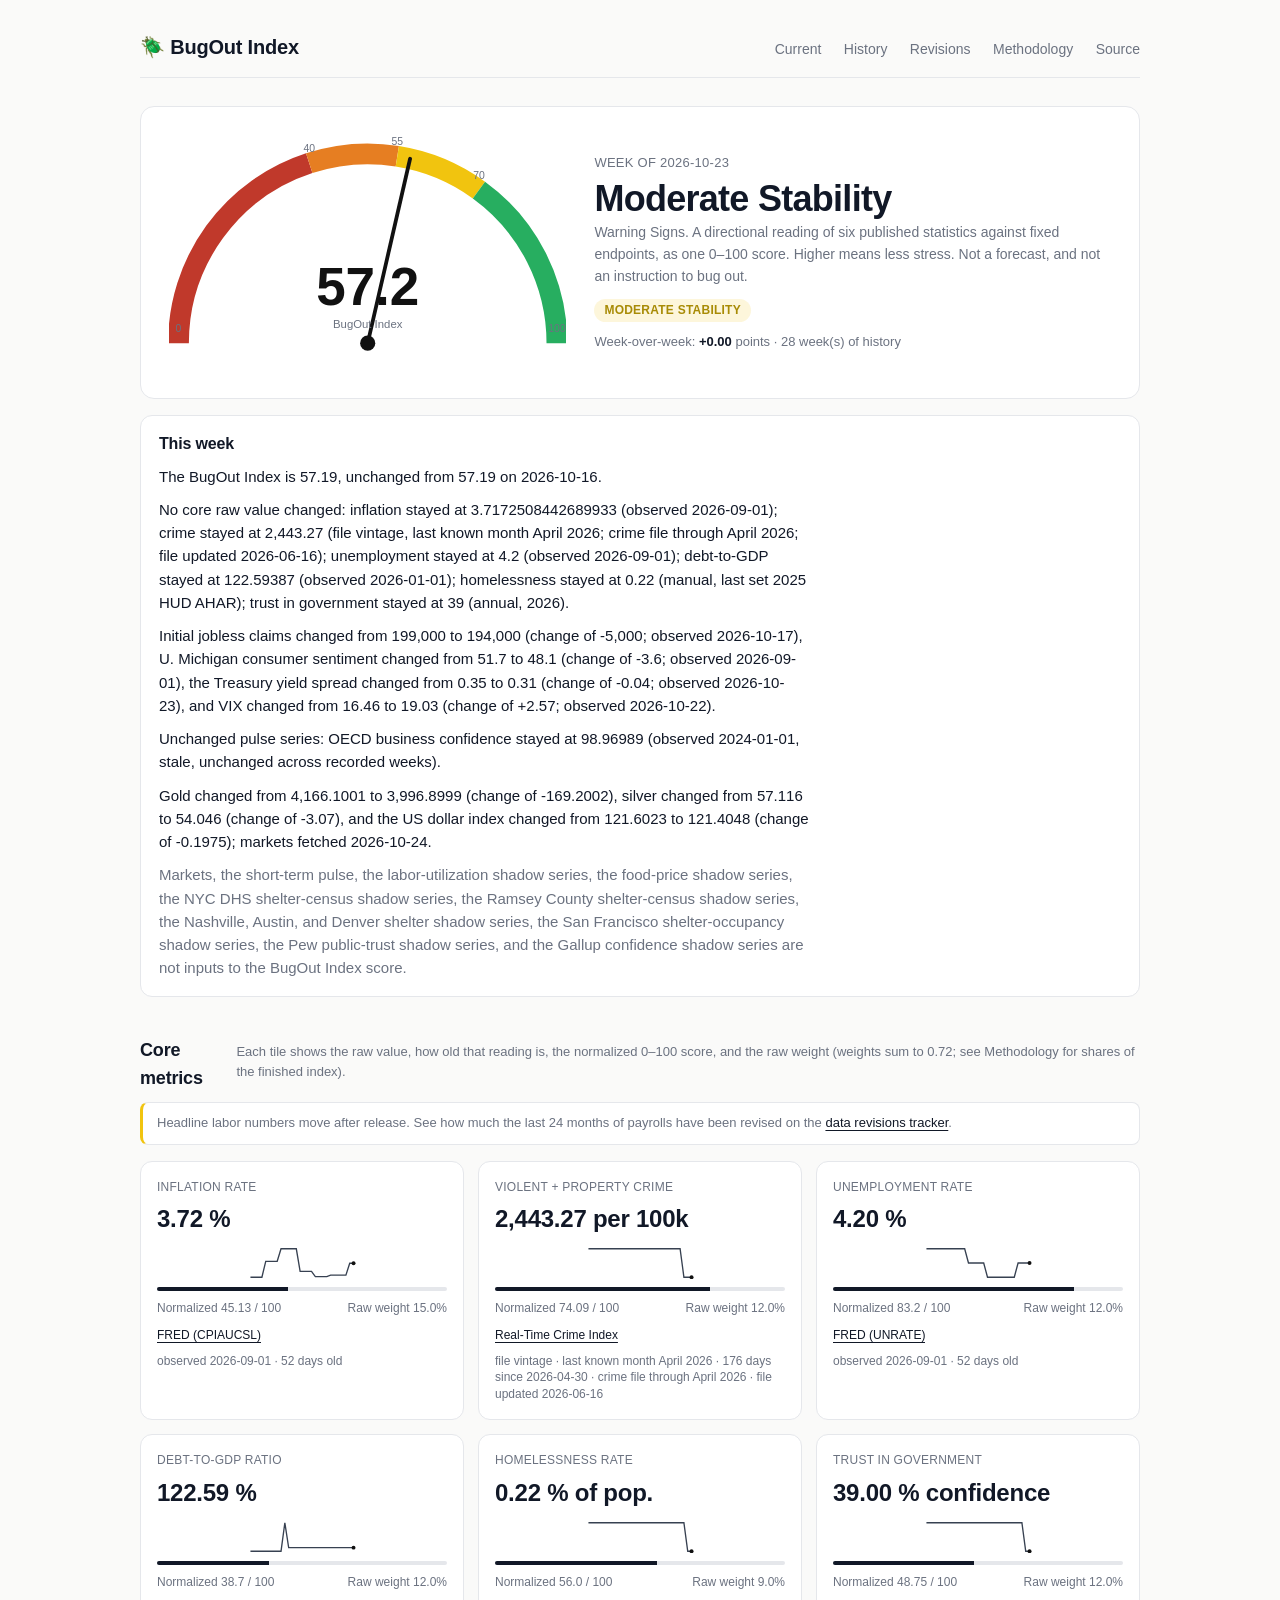
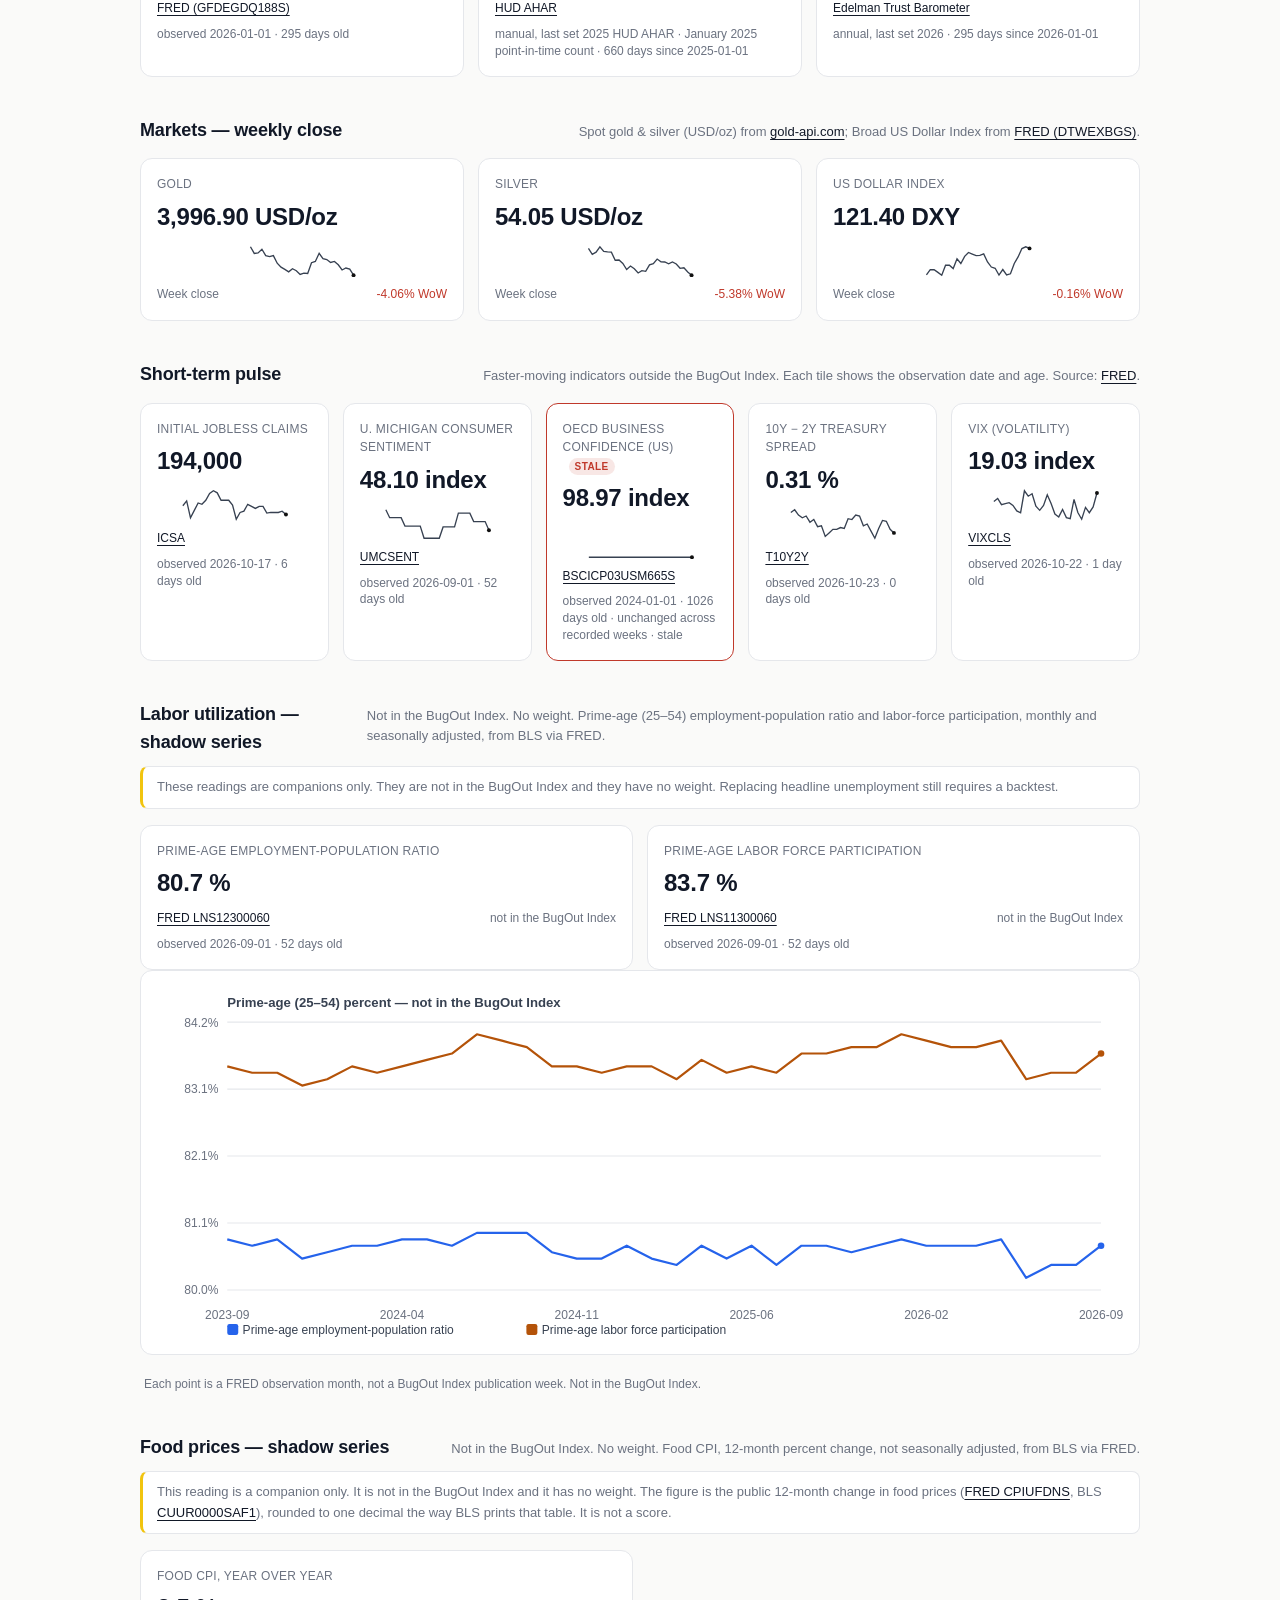
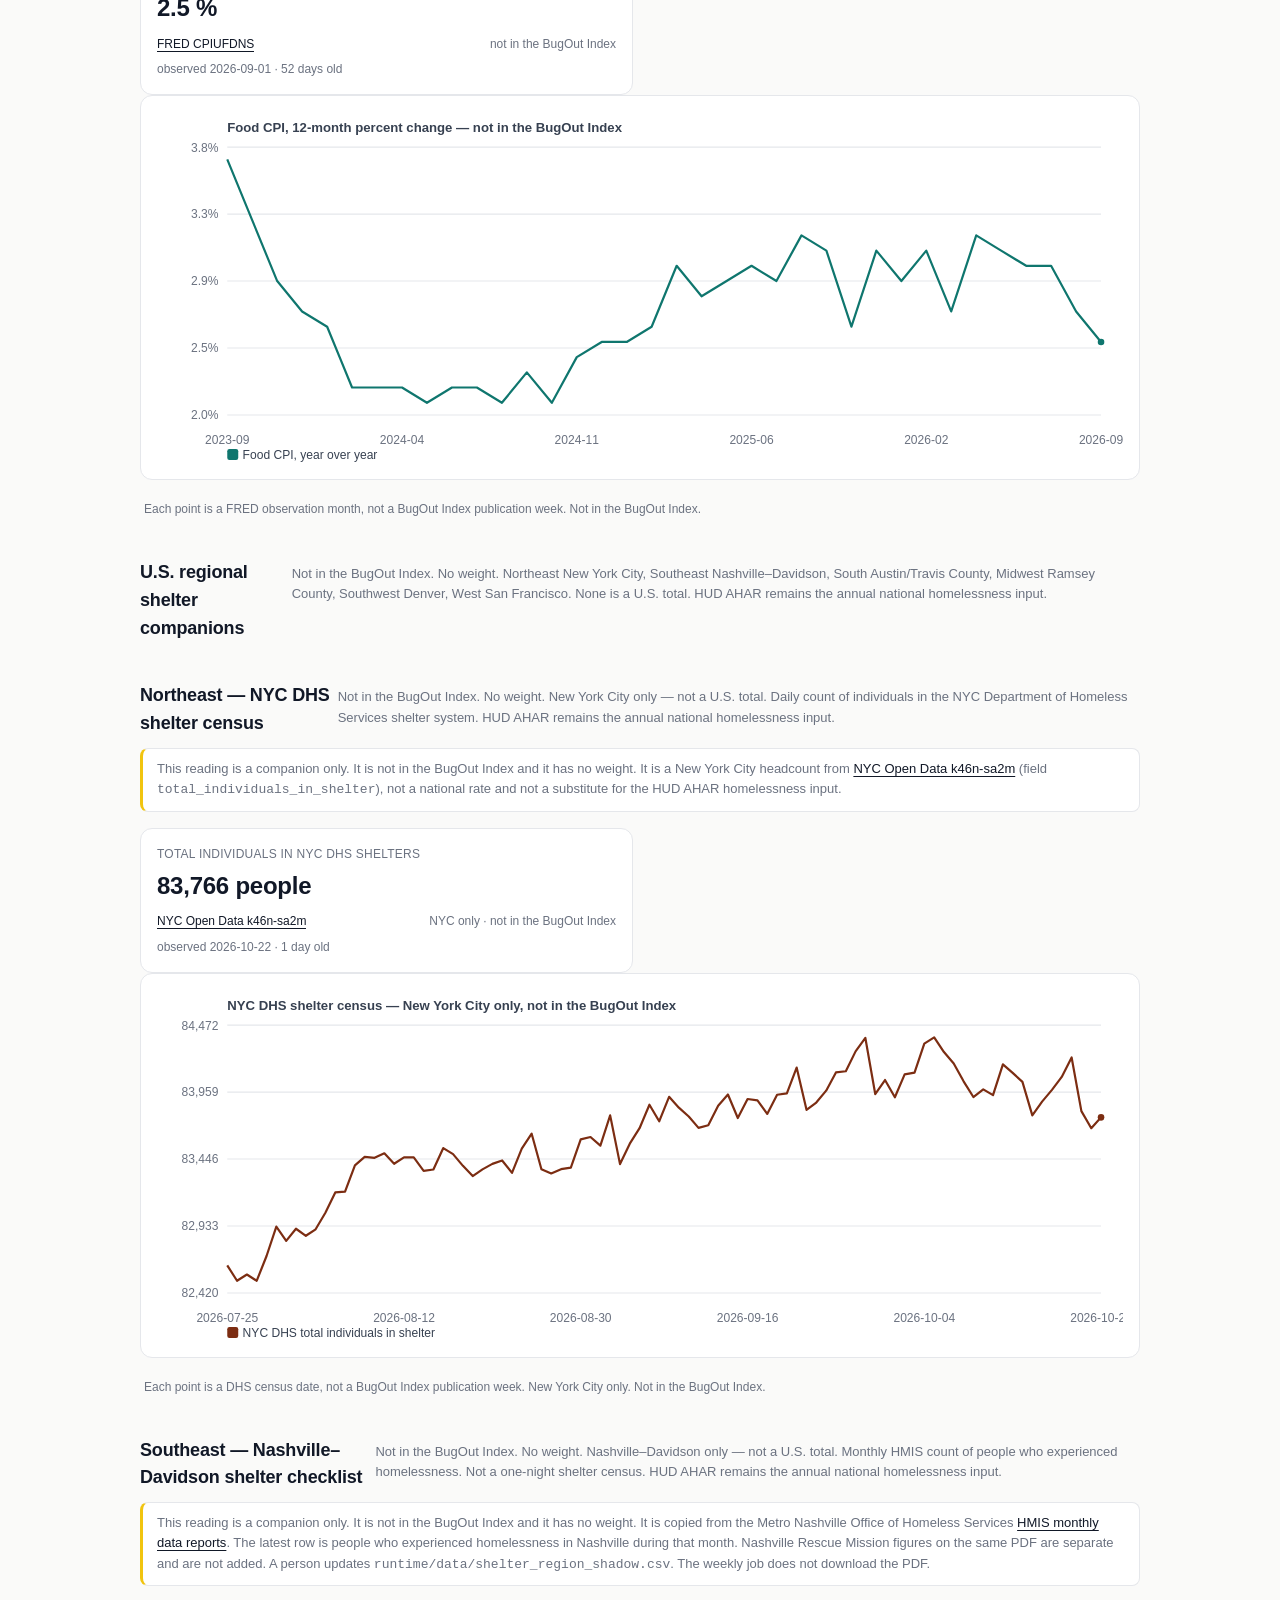
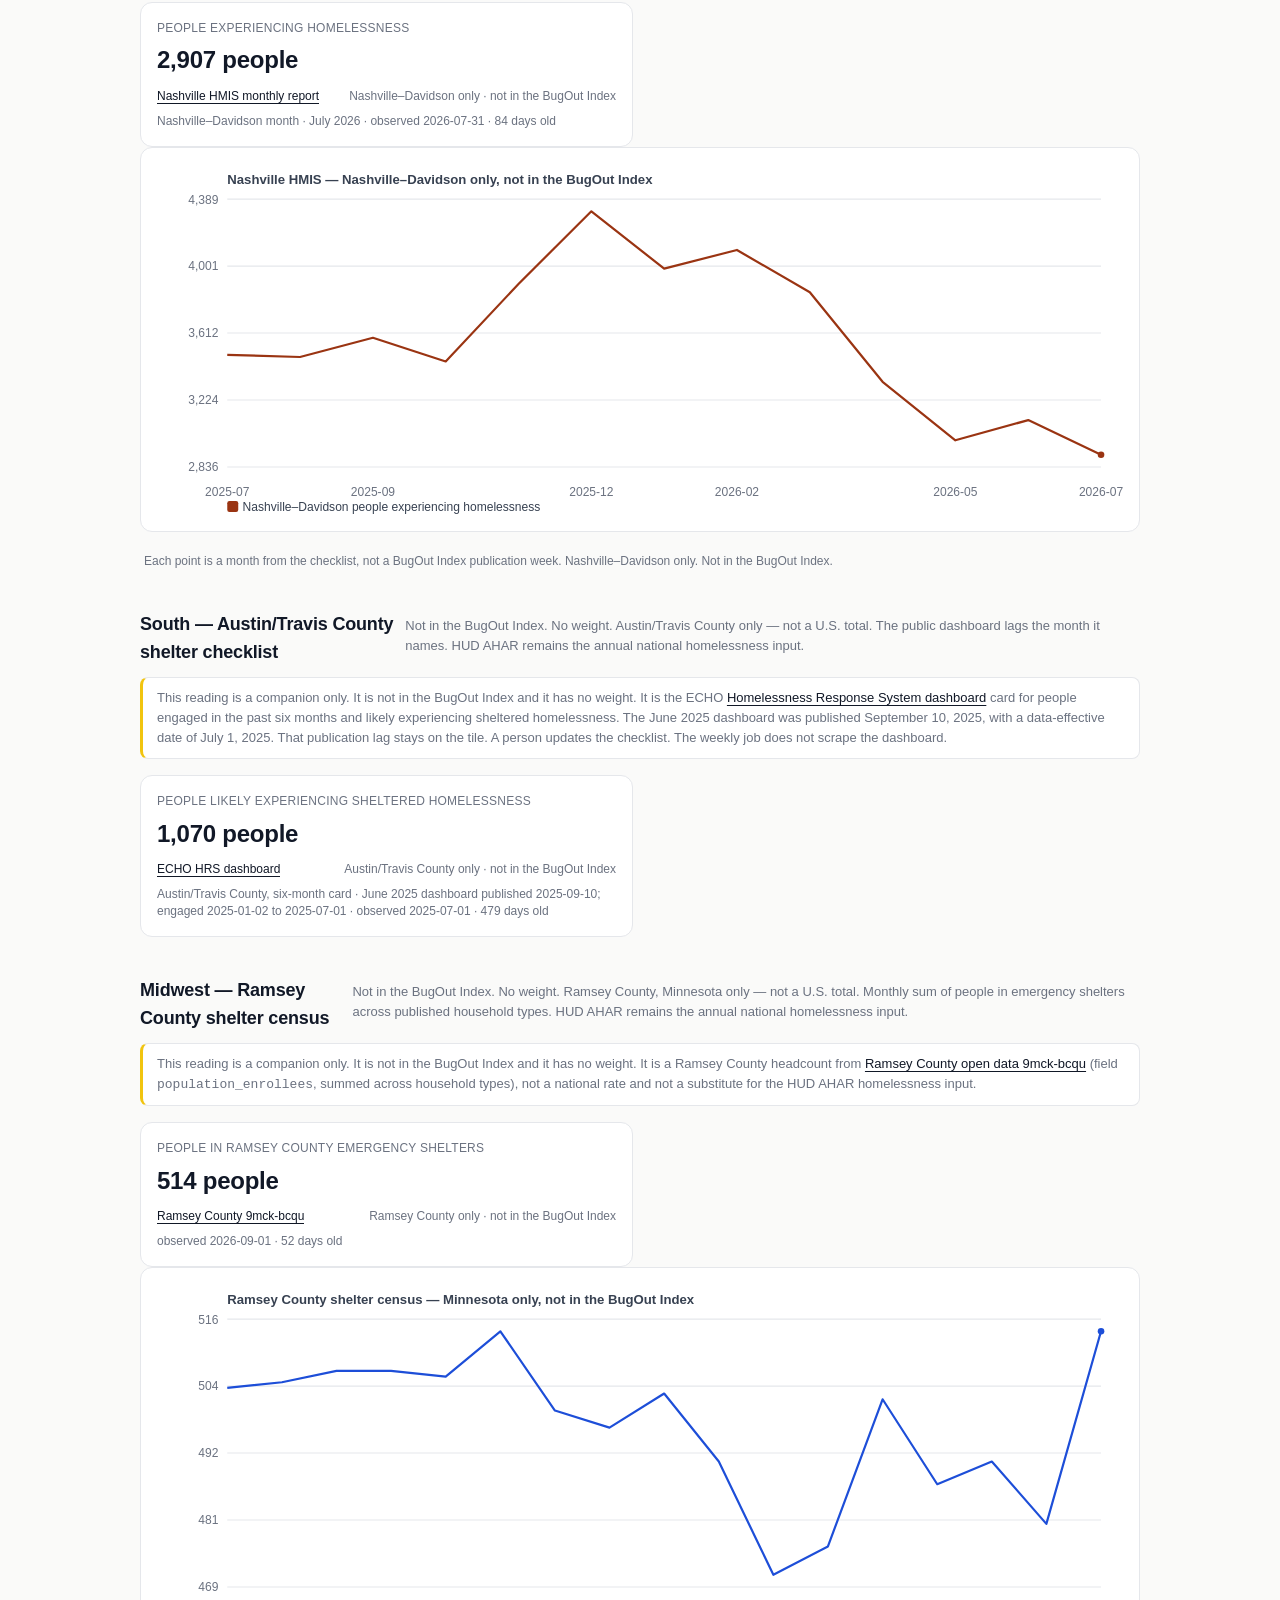
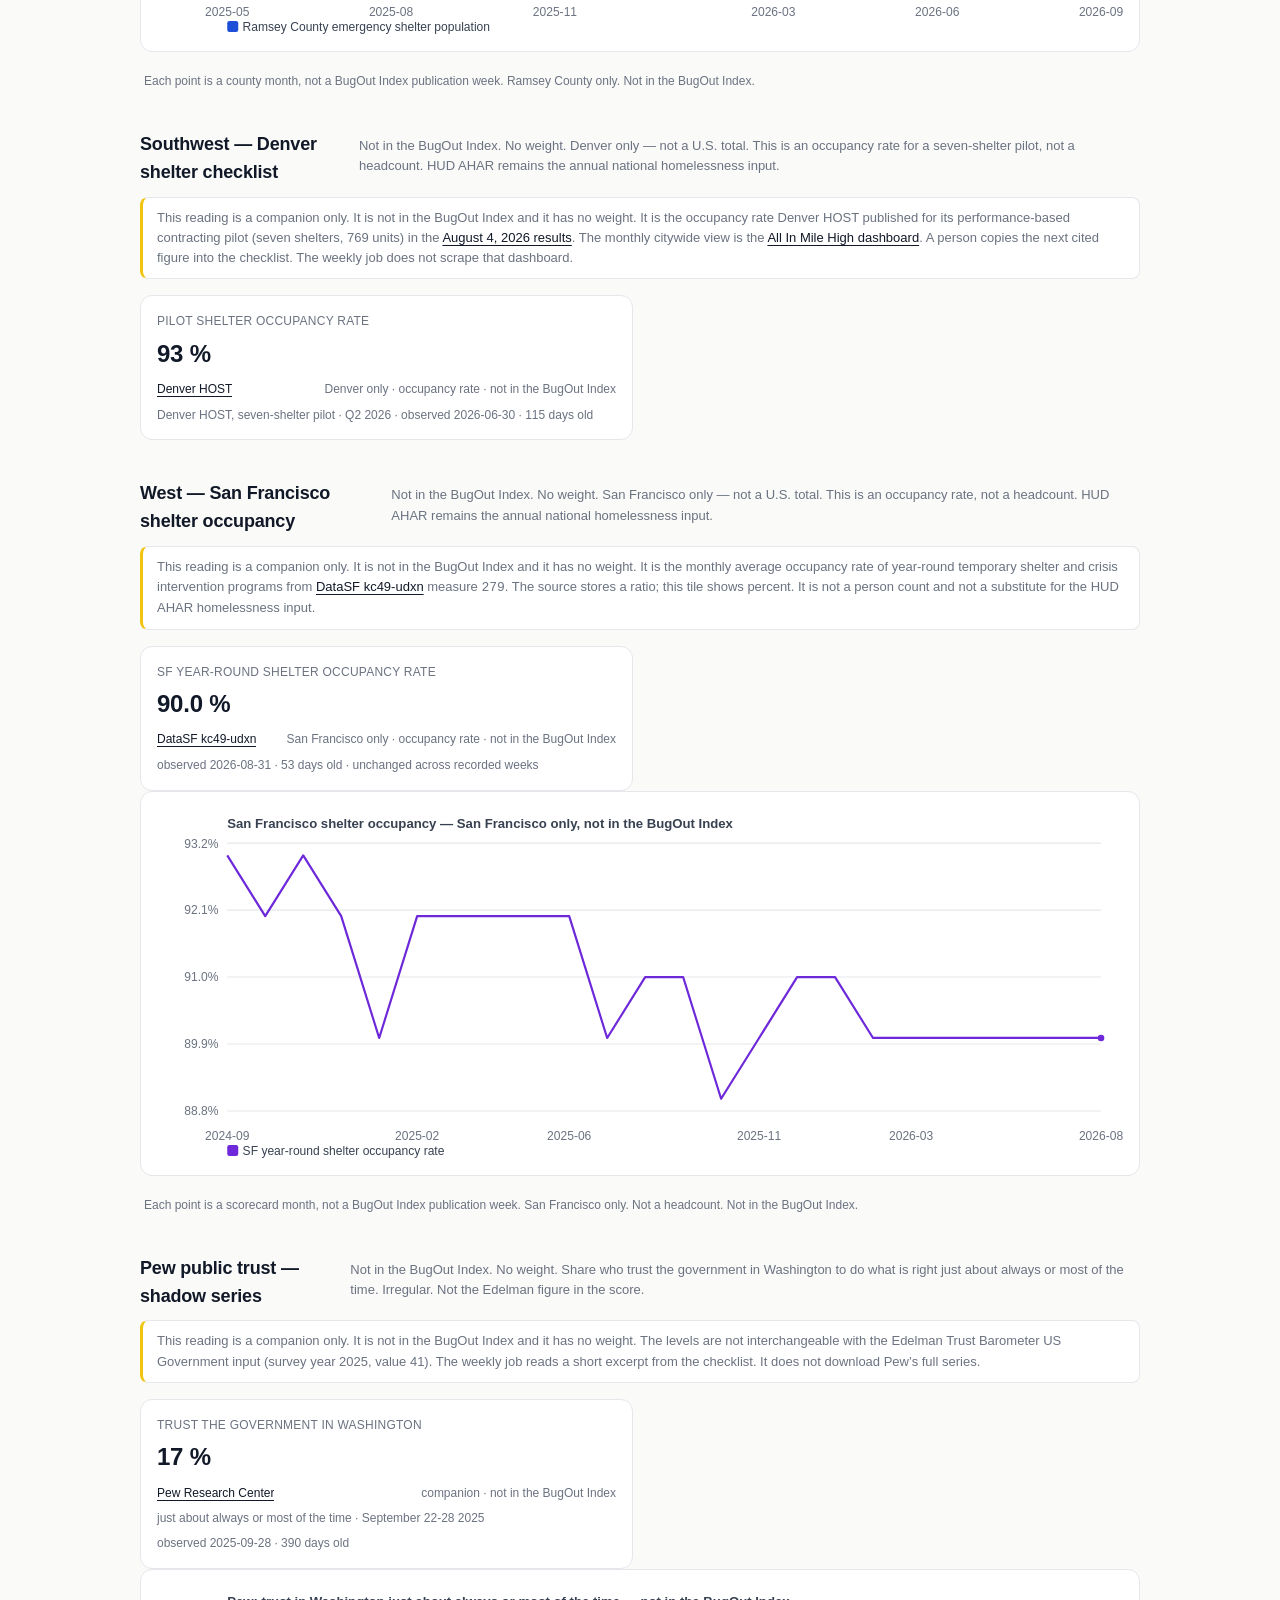
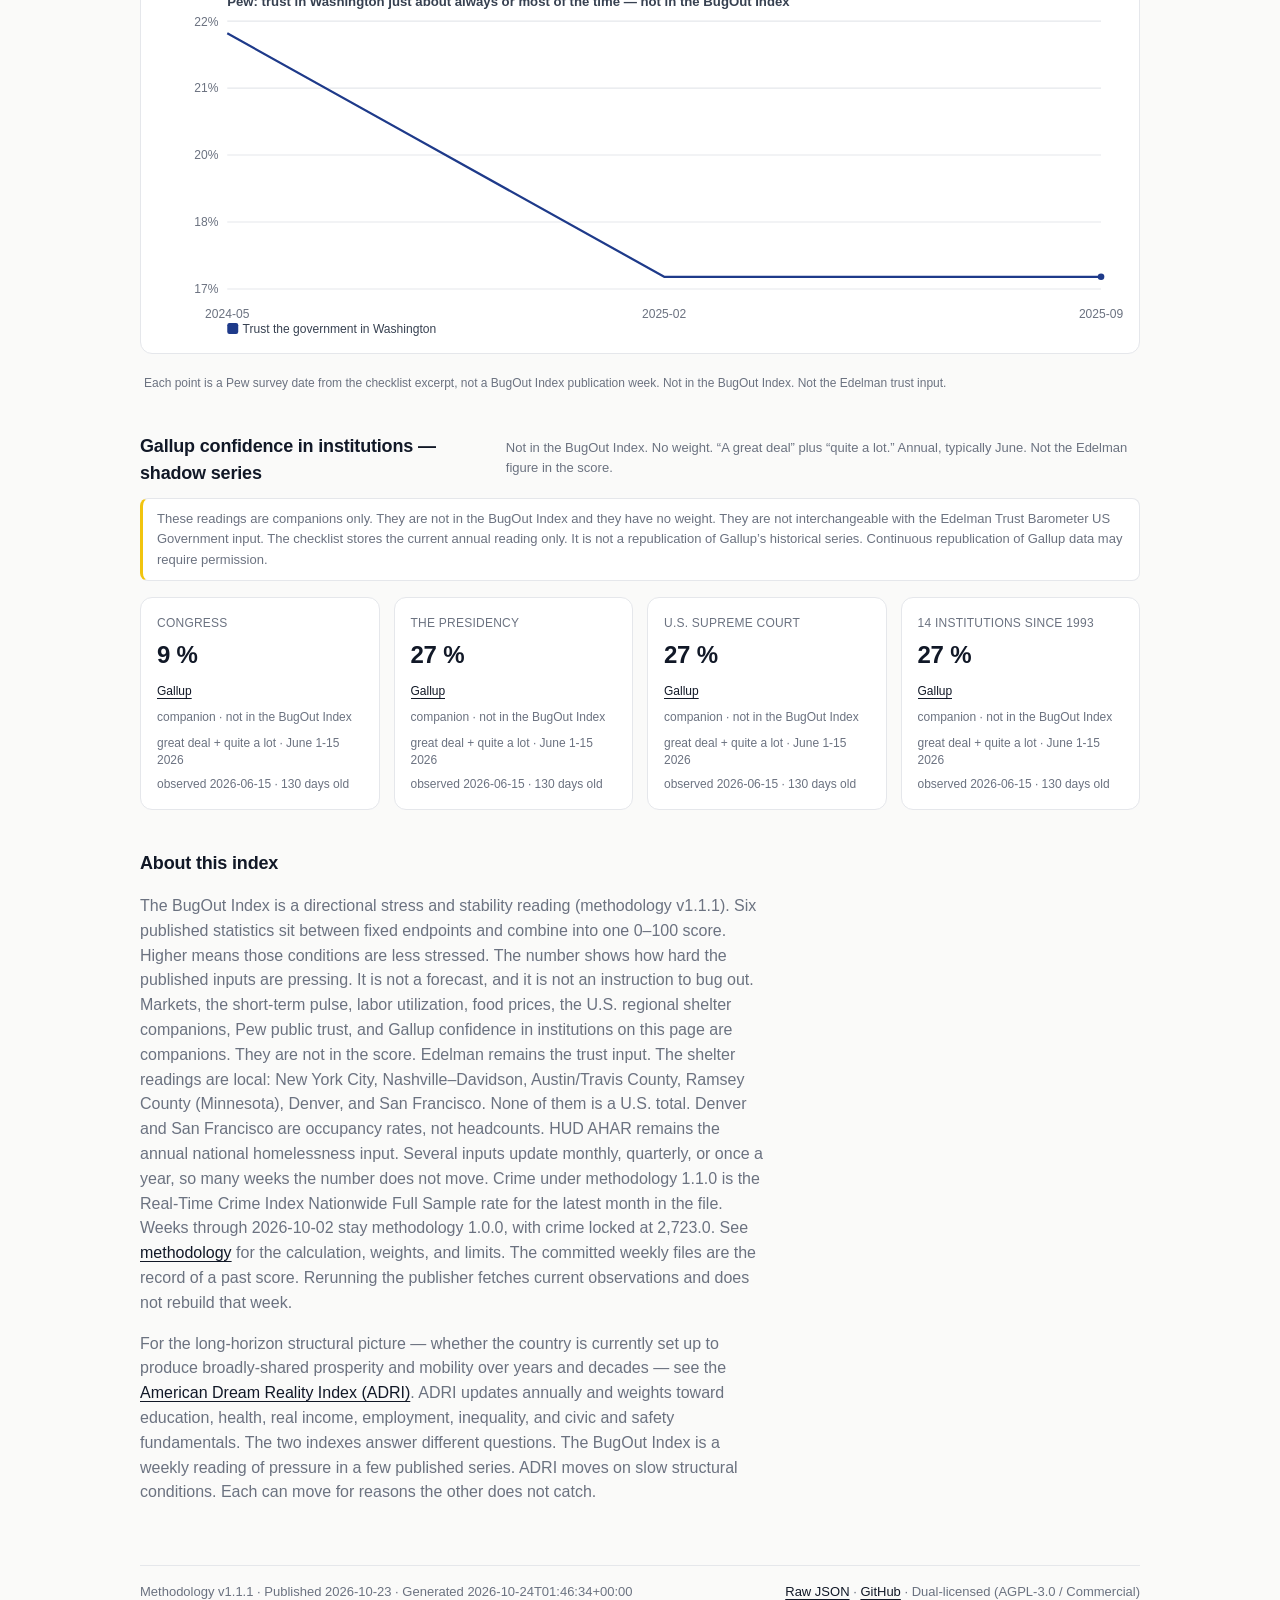
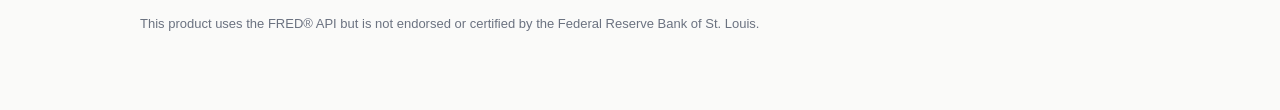
==== commit 847a0d72: "weekly: BugOut Index update for 2026-10-23" ====
--- a/docs/index.html
+++ b/docs/index.html
@@ -33,25 +33,24 @@
 <section class="hero">
   <div><svg xmlns="http://www.w3.org/2000/svg" viewBox="0 0 420 240" role="img" aria-label="BugOut Index gauge: 57.2"><path d="M10.00,220.00 A200,200 0 0,1 148.20,29.79" stroke="#c0392b" stroke-width="22" fill="none" stroke-linecap="butt"/><path d="M148.20,29.79 A200,200 0 0,1 241.29,22.46" stroke="#e67e22" stroke-width="22" fill="none" stroke-linecap="butt"/><path d="M241.29,22.46 A200,200 0 0,1 327.56,58.20" stroke="#f1c40f" stroke-width="22" fill="none" stroke-linecap="butt"/><path d="M327.56,58.20 A200,200 0 0,1 410.00,220.00" stroke="#27ae60" stroke-width="22" fill="none" stroke-linecap="butt"/><text x="10.0" y="220.0" dy="-12" text-anchor="middle" font-size="11" fill="#6b7280">0</text><text x="148.2" y="29.8" dy="-12" text-anchor="middle" font-size="11" fill="#6b7280">40</text><text x="241.3" y="22.5" dy="-12" text-anchor="middle" font-size="11" fill="#6b7280">55</text><text x="327.6" y="58.2" dy="-12" text-anchor="middle" font-size="11" fill="#6b7280">70</text><text x="410.0" y="220.0" dy="-12" text-anchor="middle" font-size="11" fill="#6b7280">100</text><line x1="210.0" y1="220" x2="254.79" y2="25.08" stroke="#111" stroke-width="4" stroke-linecap="round"/><circle cx="210.0" cy="220" r="8" fill="#111"/><text x="210.0" y="180" text-anchor="middle" font-size="56" font-weight="700" fill="#111">57.2</text><text x="210.0" y="204" text-anchor="middle" font-size="12" fill="#6b7280">BugOut Index</text></svg></div>
   <div>
-    <div class="label">Week of 2026-10-16</div>
+    <div class="label">Week of 2026-10-23</div>
     <h2>Moderate Stability</h2>
     <div class="sub">Warning Signs. A directional reading of six published statistics against fixed endpoints, as one 0–100 score. Higher means less stress. Not a forecast, and not an instruction to bug out.</div>
     <span class="band moderate">Moderate Stability</span>
     <div class="delta">
-        Week-over-week: <strong>-0.47</strong> points
-      · 27 week(s) of history
+        Week-over-week: <strong>+0.00</strong> points
+      · 28 week(s) of history
     </div>
   </div>
 </section>
 
 <section class="week-note" aria-label="What changed this week">
   <h3>This week</h3>
-  <p>The BugOut Index moved from 57.66 on 2026-10-09 to 57.19, a change of -0.47 points.</p>
-  <p>Inflation changed from 3.353016322755652 (observed 2026-08-01) to 3.7172508442689933 (observed 2026-09-01) (change of +0.3642345215133413), homelessness changed from 0.23 (observed 2024-01-01) to 0.22 (observed 2025-01-01) (change of -0.01; manual, last set 2025 HUD AHAR), and trust in government changed from 41 (observed 2025) to 39 (observed 2026) (change of -2; annual, 2026).</p>
-  <p>Unchanged core inputs: crime stayed at 2,443.27 (file vintage, last known month April 2026; crime file through April 2026; file updated 2026-06-16); unemployment stayed at 4.2 (observed 2026-09-01); debt-to-GDP stayed at 122.59387 (observed 2026-01-01).</p>
-  <p>Initial jobless claims changed from 197,000 to 199,000 (change of +2,000; observed 2026-10-10), the Treasury yield spread changed from 0.44 to 0.35 (change of -0.09; observed 2026-10-16), and VIX changed from 15.41 to 16.46 (change of +1.05; observed 2026-10-15).</p>
-  <p>Unchanged pulse series: U. Michigan consumer sentiment stayed at 51.7 (observed 2026-08-01); OECD business confidence stayed at 98.96989 (observed 2024-01-01, stale, unchanged across recorded weeks).</p>
-  <p>Gold changed from 4,195.6001 to 4,166.1001 (change of -29.5), silver changed from 60.949 to 57.116 (change of -3.833), and the US dollar index changed from 121.3848 to 121.6023 (change of +0.2175); markets fetched 2026-10-17.</p>
+  <p>The BugOut Index is 57.19, unchanged from 57.19 on 2026-10-16.</p>
+  <p>No core raw value changed: inflation stayed at 3.7172508442689933 (observed 2026-09-01); crime stayed at 2,443.27 (file vintage, last known month April 2026; crime file through April 2026; file updated 2026-06-16); unemployment stayed at 4.2 (observed 2026-09-01); debt-to-GDP stayed at 122.59387 (observed 2026-01-01); homelessness stayed at 0.22 (manual, last set 2025 HUD AHAR); trust in government stayed at 39 (annual, 2026).</p>
+  <p>Initial jobless claims changed from 199,000 to 194,000 (change of -5,000; observed 2026-10-17), U. Michigan consumer sentiment changed from 51.7 to 48.1 (change of -3.6; observed 2026-09-01), the Treasury yield spread changed from 0.35 to 0.31 (change of -0.04; observed 2026-10-23), and VIX changed from 16.46 to 19.03 (change of +2.57; observed 2026-10-22).</p>
+  <p>Unchanged pulse series: OECD business confidence stayed at 98.96989 (observed 2024-01-01, stale, unchanged across recorded weeks).</p>
+  <p>Gold changed from 4,166.1001 to 3,996.8999 (change of -169.2002), silver changed from 57.116 to 54.046 (change of -3.07), and the US dollar index changed from 121.6023 to 121.4048 (change of -0.1975); markets fetched 2026-10-24.</p>
   <p class="disclaimer">Markets, the short-term pulse, the labor-utilization shadow series, the food-price shadow series, the NYC DHS shelter-census shadow series, the Ramsey County shelter-census shadow series, the Nashville, Austin, and Denver shelter shadow series, the San Francisco shelter-occupancy shadow series, the Pew public-trust shadow series, and the Gallup confidence shadow series are not inputs to the BugOut Index score.</p>
 </section>
 
@@ -67,7 +66,7 @@
   <div class="tile">
     <div class="k">Inflation Rate</div>
     <div class="v">3.72 %</div>
-    <svg xmlns="http://www.w3.org/2000/svg" viewBox="0 0 120 36" class="sparkline"><polyline points="2.0,34.0 6.5,34.0 10.9,34.0 15.4,34.0 19.8,16.1 24.3,16.1 28.8,16.1 33.2,16.1 37.7,2.0 42.2,2.0 46.6,2.0 51.1,2.0 55.5,2.0 60.0,27.5 64.5,27.5 68.9,27.5 73.4,27.5 77.8,33.3 82.3,33.3 86.8,33.3 91.2,33.3 95.7,31.6 100.2,31.6 104.6,31.6 109.1,31.6 113.5,31.6 118.0,18.3" fill="none" stroke="#374151" stroke-width="1.5"/><circle cx="118.0" cy="18.3" r="2.2" fill="#111"/></svg>
+    <svg xmlns="http://www.w3.org/2000/svg" viewBox="0 0 120 36" class="sparkline"><polyline points="2.0,34.0 6.3,34.0 10.6,34.0 14.9,34.0 19.2,16.1 23.5,16.1 27.8,16.1 32.1,16.1 36.4,2.0 40.7,2.0 45.0,2.0 49.3,2.0 53.6,2.0 57.9,27.5 62.1,27.5 66.4,27.5 70.7,27.5 75.0,33.3 79.3,33.3 83.6,33.3 87.9,33.3 92.2,31.6 96.5,31.6 100.8,31.6 105.1,31.6 109.4,31.6 113.7,18.3 118.0,18.3" fill="none" stroke="#374151" stroke-width="1.5"/><circle cx="118.0" cy="18.3" r="2.2" fill="#111"/></svg>
     <div class="norm-bar"><span style="width: 45.13%"></span></div>
     <div class="meta">
       <span>Normalized 45.13 / 100</span>
@@ -76,12 +75,12 @@
     <div class="meta">
       <span><a href="https://fred.stlouisfed.org/series/CPIAUCSL">FRED (CPIAUCSL)</a></span>
     </div>
-    <div class="age">observed 2026-09-01 · 45 days old</div>
+    <div class="age">observed 2026-09-01 · 52 days old</div>
   </div>
   <div class="tile">
     <div class="k">Violent + Property Crime</div>
     <div class="v">2,443.27 per 100k</div>
-    <svg xmlns="http://www.w3.org/2000/svg" viewBox="0 0 120 36" class="sparkline"><polyline points="2.0,2.0 6.5,2.0 10.9,2.0 15.4,2.0 19.8,2.0 24.3,2.0 28.8,2.0 33.2,2.0 37.7,2.0 42.2,2.0 46.6,2.0 51.1,2.0 55.5,2.0 60.0,2.0 64.5,2.0 68.9,2.0 73.4,2.0 77.8,2.0 82.3,2.0 86.8,2.0 91.2,2.0 95.7,2.0 100.2,2.0 104.6,2.0 109.1,2.0 113.5,34.0 118.0,34.0" fill="none" stroke="#374151" stroke-width="1.5"/><circle cx="118.0" cy="34.0" r="2.2" fill="#111"/></svg>
+    <svg xmlns="http://www.w3.org/2000/svg" viewBox="0 0 120 36" class="sparkline"><polyline points="2.0,2.0 6.3,2.0 10.6,2.0 14.9,2.0 19.2,2.0 23.5,2.0 27.8,2.0 32.1,2.0 36.4,2.0 40.7,2.0 45.0,2.0 49.3,2.0 53.6,2.0 57.9,2.0 62.1,2.0 66.4,2.0 70.7,2.0 75.0,2.0 79.3,2.0 83.6,2.0 87.9,2.0 92.2,2.0 96.5,2.0 100.8,2.0 105.1,2.0 109.4,34.0 113.7,34.0 118.0,34.0" fill="none" stroke="#374151" stroke-width="1.5"/><circle cx="118.0" cy="34.0" r="2.2" fill="#111"/></svg>
     <div class="norm-bar"><span style="width: 74.09%"></span></div>
     <div class="meta">
       <span>Normalized 74.09 / 100</span>
@@ -90,12 +89,12 @@
     <div class="meta">
       <span><a href="https://realtimecrimeindex.com/">Real-Time Crime Index</a></span>
     </div>
-    <div class="age">file vintage · last known month April 2026 · 169 days since 2026-04-30 · crime file through April 2026 · file updated 2026-06-16</div>
+    <div class="age">file vintage · last known month April 2026 · 176 days since 2026-04-30 · crime file through April 2026 · file updated 2026-06-16</div>
   </div>
   <div class="tile">
     <div class="k">Unemployment Rate</div>
     <div class="v">4.20 %</div>
-    <svg xmlns="http://www.w3.org/2000/svg" viewBox="0 0 120 36" class="sparkline"><polyline points="2.0,2.0 6.5,2.0 10.9,2.0 15.4,2.0 19.8,2.0 24.3,2.0 28.8,2.0 33.2,2.0 37.7,2.0 42.2,2.0 46.6,2.0 51.1,18.0 55.5,18.0 60.0,18.0 64.5,18.0 68.9,18.0 73.4,34.0 77.8,34.0 82.3,34.0 86.8,34.0 91.2,34.0 95.7,34.0 100.2,34.0 104.6,34.0 109.1,18.0 113.5,18.0 118.0,18.0" fill="none" stroke="#374151" stroke-width="1.5"/><circle cx="118.0" cy="18.0" r="2.2" fill="#111"/></svg>
+    <svg xmlns="http://www.w3.org/2000/svg" viewBox="0 0 120 36" class="sparkline"><polyline points="2.0,2.0 6.3,2.0 10.6,2.0 14.9,2.0 19.2,2.0 23.5,2.0 27.8,2.0 32.1,2.0 36.4,2.0 40.7,2.0 45.0,2.0 49.3,18.0 53.6,18.0 57.9,18.0 62.1,18.0 66.4,18.0 70.7,34.0 75.0,34.0 79.3,34.0 83.6,34.0 87.9,34.0 92.2,34.0 96.5,34.0 100.8,34.0 105.1,18.0 109.4,18.0 113.7,18.0 118.0,18.0" fill="none" stroke="#374151" stroke-width="1.5"/><circle cx="118.0" cy="18.0" r="2.2" fill="#111"/></svg>
     <div class="norm-bar"><span style="width: 83.2%"></span></div>
     <div class="meta">
       <span>Normalized 83.2 / 100</span>
@@ -104,12 +103,12 @@
     <div class="meta">
       <span><a href="https://fred.stlouisfed.org/series/UNRATE">FRED (UNRATE)</a></span>
     </div>
-    <div class="age">observed 2026-09-01 · 45 days old</div>
+    <div class="age">observed 2026-09-01 · 52 days old</div>
   </div>
   <div class="tile">
     <div class="k">Debt-to-GDP Ratio</div>
     <div class="v">122.59 %</div>
-    <svg xmlns="http://www.w3.org/2000/svg" viewBox="0 0 120 36" class="sparkline"><polyline points="2.0,34.0 6.5,34.0 10.9,34.0 15.4,34.0 19.8,34.0 24.3,34.0 28.8,34.0 33.2,34.0 37.7,34.0 42.2,2.0 46.6,30.0 51.1,30.0 55.5,30.0 60.0,30.0 64.5,30.0 68.9,30.0 73.4,30.0 77.8,30.0 82.3,30.0 86.8,30.0 91.2,30.0 95.7,30.0 100.2,30.0 104.6,30.0 109.1,30.0 113.5,30.0 118.0,30.0" fill="none" stroke="#374151" stroke-width="1.5"/><circle cx="118.0" cy="30.0" r="2.2" fill="#111"/></svg>
+    <svg xmlns="http://www.w3.org/2000/svg" viewBox="0 0 120 36" class="sparkline"><polyline points="2.0,34.0 6.3,34.0 10.6,34.0 14.9,34.0 19.2,34.0 23.5,34.0 27.8,34.0 32.1,34.0 36.4,34.0 40.7,2.0 45.0,30.0 49.3,30.0 53.6,30.0 57.9,30.0 62.1,30.0 66.4,30.0 70.7,30.0 75.0,30.0 79.3,30.0 83.6,30.0 87.9,30.0 92.2,30.0 96.5,30.0 100.8,30.0 105.1,30.0 109.4,30.0 113.7,30.0 118.0,30.0" fill="none" stroke="#374151" stroke-width="1.5"/><circle cx="118.0" cy="30.0" r="2.2" fill="#111"/></svg>
     <div class="norm-bar"><span style="width: 38.7%"></span></div>
     <div class="meta">
       <span>Normalized 38.7 / 100</span>
@@ -118,12 +117,12 @@
     <div class="meta">
       <span><a href="https://fred.stlouisfed.org/series/GFDEGDQ188S">FRED (GFDEGDQ188S)</a></span>
     </div>
-    <div class="age">observed 2026-01-01 · 288 days old</div>
+    <div class="age">observed 2026-01-01 · 295 days old</div>
   </div>
   <div class="tile">
     <div class="k">Homelessness Rate</div>
     <div class="v">0.22 % of pop.</div>
-    <svg xmlns="http://www.w3.org/2000/svg" viewBox="0 0 120 36" class="sparkline"><polyline points="2.0,2.0 6.5,2.0 10.9,2.0 15.4,2.0 19.8,2.0 24.3,2.0 28.8,2.0 33.2,2.0 37.7,2.0 42.2,2.0 46.6,2.0 51.1,2.0 55.5,2.0 60.0,2.0 64.5,2.0 68.9,2.0 73.4,2.0 77.8,2.0 82.3,2.0 86.8,2.0 91.2,2.0 95.7,2.0 100.2,2.0 104.6,2.0 109.1,2.0 113.5,2.0 118.0,34.0" fill="none" stroke="#374151" stroke-width="1.5"/><circle cx="118.0" cy="34.0" r="2.2" fill="#111"/></svg>
+    <svg xmlns="http://www.w3.org/2000/svg" viewBox="0 0 120 36" class="sparkline"><polyline points="2.0,2.0 6.3,2.0 10.6,2.0 14.9,2.0 19.2,2.0 23.5,2.0 27.8,2.0 32.1,2.0 36.4,2.0 40.7,2.0 45.0,2.0 49.3,2.0 53.6,2.0 57.9,2.0 62.1,2.0 66.4,2.0 70.7,2.0 75.0,2.0 79.3,2.0 83.6,2.0 87.9,2.0 92.2,2.0 96.5,2.0 100.8,2.0 105.1,2.0 109.4,2.0 113.7,34.0 118.0,34.0" fill="none" stroke="#374151" stroke-width="1.5"/><circle cx="118.0" cy="34.0" r="2.2" fill="#111"/></svg>
     <div class="norm-bar"><span style="width: 56.0%"></span></div>
     <div class="meta">
       <span>Normalized 56.0 / 100</span>
@@ -132,12 +131,12 @@
     <div class="meta">
       <span><a href="https://www.huduser.gov/portal/sites/default/files/pdf/2024-AHAR-Part-1.pdf">HUD AHAR</a></span>
     </div>
-    <div class="age">manual, last set 2025 HUD AHAR · January 2025 point-in-time count · 653 days since 2025-01-01</div>
+    <div class="age">manual, last set 2025 HUD AHAR · January 2025 point-in-time count · 660 days since 2025-01-01</div>
   </div>
   <div class="tile">
     <div class="k">Trust in Government</div>
     <div class="v">39.00 % confidence</div>
-    <svg xmlns="http://www.w3.org/2000/svg" viewBox="0 0 120 36" class="sparkline"><polyline points="2.0,2.0 6.5,2.0 10.9,2.0 15.4,2.0 19.8,2.0 24.3,2.0 28.8,2.0 33.2,2.0 37.7,2.0 42.2,2.0 46.6,2.0 51.1,2.0 55.5,2.0 60.0,2.0 64.5,2.0 68.9,2.0 73.4,2.0 77.8,2.0 82.3,2.0 86.8,2.0 91.2,2.0 95.7,2.0 100.2,2.0 104.6,2.0 109.1,2.0 113.5,2.0 118.0,34.0" fill="none" stroke="#374151" stroke-width="1.5"/><circle cx="118.0" cy="34.0" r="2.2" fill="#111"/></svg>
+    <svg xmlns="http://www.w3.org/2000/svg" viewBox="0 0 120 36" class="sparkline"><polyline points="2.0,2.0 6.3,2.0 10.6,2.0 14.9,2.0 19.2,2.0 23.5,2.0 27.8,2.0 32.1,2.0 36.4,2.0 40.7,2.0 45.0,2.0 49.3,2.0 53.6,2.0 57.9,2.0 62.1,2.0 66.4,2.0 70.7,2.0 75.0,2.0 79.3,2.0 83.6,2.0 87.9,2.0 92.2,2.0 96.5,2.0 100.8,2.0 105.1,2.0 109.4,2.0 113.7,34.0 118.0,34.0" fill="none" stroke="#374151" stroke-width="1.5"/><circle cx="118.0" cy="34.0" r="2.2" fill="#111"/></svg>
     <div class="norm-bar"><span style="width: 48.75%"></span></div>
     <div class="meta">
       <span>Normalized 48.75 / 100</span>
@@ -146,7 +145,7 @@
     <div class="meta">
       <span><a href="https://www.edelman.com/trust">Edelman Trust Barometer</a></span>
     </div>
-    <div class="age">annual, last set 2026 · 288 days since 2026-01-01</div>
+    <div class="age">annual, last set 2026 · 295 days since 2026-01-01</div>
   </div>
 </div>
 
@@ -157,39 +156,39 @@
 <div class="grid markets">
   <div class="tile">
     <div class="k">Gold</div>
-    <div class="v">4,166.10 USD/oz</div>
-    <svg xmlns="http://www.w3.org/2000/svg" viewBox="0 0 120 36" class="sparkline"><polyline points="2.0,2.0 6.5,9.7 10.9,9.1 15.4,4.9 19.8,12.2 24.3,13.5 28.8,12.2 33.2,21.0 37.7,25.6 42.2,28.3 46.6,31.0 51.1,27.4 55.5,29.7 60.0,34.0 64.5,32.6 68.9,33.0 73.4,20.4 77.8,19.0 82.3,9.5 86.8,15.7 91.2,16.8 95.7,20.2 100.2,19.0 104.6,22.8 109.1,28.9 113.5,26.6 118.0,27.9" fill="none" stroke="#374151" stroke-width="1.5"/><circle cx="118.0" cy="27.9" r="2.2" fill="#111"/></svg>
+    <div class="v">3,996.90 USD/oz</div>
+    <svg xmlns="http://www.w3.org/2000/svg" viewBox="0 0 120 36" class="sparkline"><polyline points="2.0,2.0 6.3,9.5 10.6,8.9 14.9,4.8 19.2,11.9 23.5,13.1 27.8,11.9 32.1,20.5 36.4,24.9 40.7,27.5 45.0,30.2 49.3,26.7 53.6,28.9 57.9,33.1 62.1,31.7 66.4,32.1 70.7,19.9 75.0,18.5 79.3,9.3 83.6,15.3 87.9,16.4 92.2,19.7 96.5,18.5 100.8,22.2 105.1,28.1 109.4,25.9 113.7,27.1 118.0,34.0" fill="none" stroke="#374151" stroke-width="1.5"/><circle cx="118.0" cy="34.0" r="2.2" fill="#111"/></svg>
     <div class="meta">
       <span>Week close</span>
       <span>
           <span class="delta-down">
-            -0.70% WoW
+            -4.06% WoW
           </span>
       </span>
     </div>
   </div>
   <div class="tile">
     <div class="k">Silver</div>
-    <div class="v">57.12 USD/oz</div>
-    <svg xmlns="http://www.w3.org/2000/svg" viewBox="0 0 120 36" class="sparkline"><polyline points="2.0,4.0 6.5,11.3 10.9,8.6 15.4,2.0 19.8,7.7 24.3,8.3 28.8,8.6 33.2,18.4 37.7,18.2 42.2,22.3 46.6,29.8 51.1,25.6 55.5,28.8 60.0,34.0 64.5,31.1 68.9,31.9 73.4,24.0 77.8,22.5 82.3,16.9 86.8,20.3 91.2,20.5 95.7,22.8 100.2,20.5 104.6,23.1 109.1,28.2 113.5,27.6 118.0,32.6" fill="none" stroke="#374151" stroke-width="1.5"/><circle cx="118.0" cy="32.6" r="2.2" fill="#111"/></svg>
+    <div class="v">54.05 USD/oz</div>
+    <svg xmlns="http://www.w3.org/2000/svg" viewBox="0 0 120 36" class="sparkline"><polyline points="2.0,3.8 6.3,10.5 10.6,8.1 14.9,2.0 19.2,7.3 23.5,7.8 27.8,8.1 32.1,17.1 36.4,16.9 40.7,20.8 45.0,27.6 49.3,23.7 53.6,26.8 57.9,31.5 62.1,28.9 66.4,29.6 70.7,22.3 75.0,20.9 79.3,15.8 83.6,18.9 87.9,19.1 92.2,21.2 96.5,19.1 100.8,21.4 105.1,26.2 109.4,25.6 113.7,30.3 118.0,34.0" fill="none" stroke="#374151" stroke-width="1.5"/><circle cx="118.0" cy="34.0" r="2.2" fill="#111"/></svg>
     <div class="meta">
       <span>Week close</span>
       <span>
           <span class="delta-down">
-            -6.29% WoW
+            -5.38% WoW
           </span>
       </span>
     </div>
   </div>
   <div class="tile">
     <div class="k">US Dollar Index</div>
-    <div class="v">121.60 DXY</div>
-    <svg xmlns="http://www.w3.org/2000/svg" viewBox="0 0 120 36" class="sparkline"><polyline points="2.0,33.6 6.5,27.8 10.9,27.8 15.4,30.8 19.8,34.0 24.3,22.8 28.8,22.8 33.2,26.5 37.7,15.6 42.2,20.8 46.6,12.8 51.1,8.4 55.5,10.2 60.0,11.9 64.5,11.6 68.9,10.0 73.4,19.1 77.8,24.8 82.3,26.2 86.8,33.8 91.2,27.6 95.7,33.7 100.2,32.4 104.6,20.8 109.1,13.4 113.5,4.0 118.0,2.0" fill="none" stroke="#374151" stroke-width="1.5"/><circle cx="118.0" cy="2.0" r="2.2" fill="#111"/></svg>
+    <div class="v">121.40 DXY</div>
+    <svg xmlns="http://www.w3.org/2000/svg" viewBox="0 0 120 36" class="sparkline"><polyline points="2.0,33.6 6.3,27.8 10.6,27.8 14.9,30.8 19.2,34.0 23.5,22.8 27.8,22.8 32.1,26.5 36.4,15.6 40.7,20.8 45.0,12.8 49.3,8.4 53.6,10.2 57.9,11.9 62.1,11.6 66.4,10.0 70.7,19.1 75.0,24.8 79.3,26.2 83.6,33.8 87.9,27.6 92.2,33.7 96.5,32.4 100.8,20.8 105.1,13.4 109.4,4.0 113.7,2.0 118.0,3.8" fill="none" stroke="#374151" stroke-width="1.5"/><circle cx="118.0" cy="3.8" r="2.2" fill="#111"/></svg>
     <div class="meta">
       <span>Week close</span>
       <span>
-          <span class="delta-up">
-            +0.18% WoW
+          <span class="delta-down">
+            -0.16% WoW
           </span>
       </span>
     </div>
@@ -203,48 +202,48 @@
 <div class="grid pulse">
   <div class="tile">
     <div class="k">Initial Jobless Claims</div>
-    <div class="v">199,000</div>
-    <svg xmlns="http://www.w3.org/2000/svg" viewBox="0 0 120 36" class="sparkline"><polyline points="2.0,18.8 6.5,13.4 10.9,32.5 15.4,24.1 19.8,15.7 24.3,17.2 28.8,12.7 33.2,5.0 37.7,2.0 42.2,4.3 46.6,12.7 51.1,12.7 55.5,12.7 60.0,18.0 64.5,34.0 68.9,26.4 73.4,24.9 77.8,17.2 82.3,19.5 86.8,21.8 91.2,19.5 95.7,19.5 100.2,27.1 104.6,26.4 109.1,26.4 113.5,26.4 118.0,24.9" fill="none" stroke="#374151" stroke-width="1.5"/><circle cx="118.0" cy="24.9" r="2.2" fill="#111"/></svg>
+    <div class="v">194,000</div>
+    <svg xmlns="http://www.w3.org/2000/svg" viewBox="0 0 120 36" class="sparkline"><polyline points="2.0,18.8 6.3,13.4 10.6,32.5 14.9,24.1 19.2,15.7 23.5,17.2 27.8,12.7 32.1,5.0 36.4,2.0 40.7,4.3 45.0,12.7 49.3,12.7 53.6,12.7 57.9,18.0 62.1,34.0 66.4,26.4 70.7,24.9 75.0,17.2 79.3,19.5 83.6,21.8 87.9,19.5 92.2,19.5 96.5,27.1 100.8,26.4 105.1,26.4 109.4,26.4 113.7,24.9 118.0,28.7" fill="none" stroke="#374151" stroke-width="1.5"/><circle cx="118.0" cy="28.7" r="2.2" fill="#111"/></svg>
     <div class="meta">
       <span><a href="https://fred.stlouisfed.org/series/ICSA">ICSA</a></span>
     </div>
-    <div class="age">observed 2026-10-10 · 6 days old</div>
+    <div class="age">observed 2026-10-17 · 6 days old</div>
   </div>
   <div class="tile">
     <div class="k">U. Michigan Consumer Sentiment</div>
-    <div class="v">51.70 index</div>
-    <svg xmlns="http://www.w3.org/2000/svg" viewBox="0 0 120 36" class="sparkline"><polyline points="2.0,2.0 6.5,10.9 10.9,10.9 15.4,10.9 19.8,10.9 24.3,20.4 28.8,20.4 33.2,20.4 37.7,20.4 42.2,20.4 46.6,34.0 51.1,34.0 55.5,34.0 60.0,34.0 64.5,34.0 68.9,21.3 73.4,21.3 77.8,21.3 82.3,21.3 86.8,5.8 91.2,5.8 95.7,5.8 100.2,5.8 104.6,15.3 109.1,15.3 113.5,15.3 118.0,15.3" fill="none" stroke="#374151" stroke-width="1.5"/><circle cx="118.0" cy="15.3" r="2.2" fill="#111"/></svg>
+    <div class="v">48.10 index</div>
+    <svg xmlns="http://www.w3.org/2000/svg" viewBox="0 0 120 36" class="sparkline"><polyline points="2.0,2.0 6.3,10.9 10.6,10.9 14.9,10.9 19.2,10.9 23.5,20.4 27.8,20.4 32.1,20.4 36.4,20.4 40.7,20.4 45.0,34.0 49.3,34.0 53.6,34.0 57.9,34.0 62.1,34.0 66.4,21.3 70.7,21.3 75.0,21.3 79.3,21.3 83.6,5.8 87.9,5.8 92.2,5.8 96.5,5.8 100.8,15.3 105.1,15.3 109.4,15.3 113.7,15.3 118.0,25.1" fill="none" stroke="#374151" stroke-width="1.5"/><circle cx="118.0" cy="25.1" r="2.2" fill="#111"/></svg>
     <div class="meta">
       <span><a href="https://fred.stlouisfed.org/series/UMCSENT">UMCSENT</a></span>
     </div>
-    <div class="age">observed 2026-08-01 · 76 days old</div>
+    <div class="age">observed 2026-09-01 · 52 days old</div>
   </div>
   <div class="tile stale">
     <div class="k">OECD Business Confidence (US) <span class="badge-stale">Stale</span></div>
     <div class="v">98.97 index</div>
-    <svg xmlns="http://www.w3.org/2000/svg" viewBox="0 0 120 36" class="sparkline"><polyline points="2.0,34.0 6.5,34.0 10.9,34.0 15.4,34.0 19.8,34.0 24.3,34.0 28.8,34.0 33.2,34.0 37.7,34.0 42.2,34.0 46.6,34.0 51.1,34.0 55.5,34.0 60.0,34.0 64.5,34.0 68.9,34.0 73.4,34.0 77.8,34.0 82.3,34.0 86.8,34.0 91.2,34.0 95.7,34.0 100.2,34.0 104.6,34.0 109.1,34.0 113.5,34.0 118.0,34.0" fill="none" stroke="#374151" stroke-width="1.5"/><circle cx="118.0" cy="34.0" r="2.2" fill="#111"/></svg>
+    <svg xmlns="http://www.w3.org/2000/svg" viewBox="0 0 120 36" class="sparkline"><polyline points="2.0,34.0 6.3,34.0 10.6,34.0 14.9,34.0 19.2,34.0 23.5,34.0 27.8,34.0 32.1,34.0 36.4,34.0 40.7,34.0 45.0,34.0 49.3,34.0 53.6,34.0 57.9,34.0 62.1,34.0 66.4,34.0 70.7,34.0 75.0,34.0 79.3,34.0 83.6,34.0 87.9,34.0 92.2,34.0 96.5,34.0 100.8,34.0 105.1,34.0 109.4,34.0 113.7,34.0 118.0,34.0" fill="none" stroke="#374151" stroke-width="1.5"/><circle cx="118.0" cy="34.0" r="2.2" fill="#111"/></svg>
     <div class="meta">
       <span><a href="https://fred.stlouisfed.org/series/BSCICP03USM665S">BSCICP03USM665S</a></span>
     </div>
-    <div class="age">observed 2024-01-01 · 1019 days old · unchanged across recorded weeks · stale</div>
+    <div class="age">observed 2024-01-01 · 1026 days old · unchanged across recorded weeks · stale</div>
   </div>
   <div class="tile">
     <div class="k">10y − 2y Treasury Spread</div>
-    <div class="v">0.35 %</div>
-    <svg xmlns="http://www.w3.org/2000/svg" viewBox="0 0 120 36" class="sparkline"><polyline points="2.0,5.0 6.5,2.0 10.9,8.0 15.4,11.0 19.8,9.0 24.3,16.0 28.8,13.0 33.2,21.0 37.7,20.0 42.2,32.0 46.6,28.0 51.1,24.0 55.5,24.0 60.0,22.0 64.5,23.0 68.9,12.0 73.4,13.0 77.8,8.0 82.3,9.0 86.8,20.0 91.2,18.0 95.7,26.0 100.2,34.0 104.6,23.0 109.1,14.0 113.5,15.0 118.0,24.0" fill="none" stroke="#374151" stroke-width="1.5"/><circle cx="118.0" cy="24.0" r="2.2" fill="#111"/></svg>
+    <div class="v">0.31 %</div>
+    <svg xmlns="http://www.w3.org/2000/svg" viewBox="0 0 120 36" class="sparkline"><polyline points="2.0,5.0 6.3,2.0 10.6,8.0 14.9,11.0 19.2,9.0 23.5,16.0 27.8,13.0 32.1,21.0 36.4,20.0 40.7,32.0 45.0,28.0 49.3,24.0 53.6,24.0 57.9,22.0 62.1,23.0 66.4,12.0 70.7,13.0 75.0,8.0 79.3,9.0 83.6,20.0 87.9,18.0 92.2,26.0 96.5,34.0 100.8,23.0 105.1,14.0 109.4,15.0 113.7,24.0 118.0,28.0" fill="none" stroke="#374151" stroke-width="1.5"/><circle cx="118.0" cy="28.0" r="2.2" fill="#111"/></svg>
     <div class="meta">
       <span><a href="https://fred.stlouisfed.org/series/T10Y2Y">T10Y2Y</a></span>
     </div>
-    <div class="age">observed 2026-10-16 · 0 days old</div>
+    <div class="age">observed 2026-10-23 · 0 days old</div>
   </div>
   <div class="tile">
     <div class="k">VIX (Volatility)</div>
-    <div class="v">16.46 index</div>
-    <svg xmlns="http://www.w3.org/2000/svg" viewBox="0 0 120 36" class="sparkline"><polyline points="2.0,14.0 6.5,10.7 10.9,17.6 15.4,16.4 19.8,15.3 24.3,18.4 28.8,24.6 33.2,26.7 37.7,2.0 42.2,8.1 46.6,5.4 51.1,19.4 55.5,24.0 60.0,18.6 64.5,6.5 68.9,16.4 73.4,28.2 77.8,31.4 82.3,23.0 86.8,32.2 91.2,33.3 95.7,11.8 100.2,26.5 104.6,34.0 109.1,20.7 113.5,26.7 118.0,20.2" fill="none" stroke="#374151" stroke-width="1.5"/><circle cx="118.0" cy="20.2" r="2.2" fill="#111"/></svg>
+    <div class="v">19.03 index</div>
+    <svg xmlns="http://www.w3.org/2000/svg" viewBox="0 0 120 36" class="sparkline"><polyline points="2.0,14.0 6.3,10.7 10.6,17.6 14.9,16.4 19.2,15.3 23.5,18.4 27.8,24.6 32.1,26.7 36.4,2.0 40.7,8.1 45.0,5.4 49.3,19.4 53.6,24.0 57.9,18.6 62.1,6.5 66.4,16.4 70.7,28.2 75.0,31.4 79.3,23.0 83.6,32.2 87.9,33.3 92.2,11.8 96.5,26.5 100.8,34.0 105.1,20.7 109.4,26.7 113.7,20.2 118.0,4.5" fill="none" stroke="#374151" stroke-width="1.5"/><circle cx="118.0" cy="4.5" r="2.2" fill="#111"/></svg>
     <div class="meta">
       <span><a href="https://fred.stlouisfed.org/series/VIXCLS">VIXCLS</a></span>
     </div>
-    <div class="age">observed 2026-10-15 · 1 day old</div>
+    <div class="age">observed 2026-10-22 · 1 day old</div>
   </div>
 </div>
 
@@ -264,7 +263,7 @@
       <span><a href="https://fred.stlouisfed.org/series/LNS12300060">FRED LNS12300060</a></span>
       <span>not in the BugOut Index</span>
     </div>
-    <div class="age">observed 2026-09-01 · 45 days old</div>
+    <div class="age">observed 2026-09-01 · 52 days old</div>
   </div>
   <div class="tile">
     <div class="k">Prime-age labor force participation</div>
@@ -273,7 +272,7 @@
       <span><a href="https://fred.stlouisfed.org/series/LNS11300060">FRED LNS11300060</a></span>
       <span>not in the BugOut Index</span>
     </div>
-    <div class="age">observed 2026-09-01 · 45 days old</div>
+    <div class="age">observed 2026-09-01 · 52 days old</div>
   </div>
 </div>
 <div class="chart-card"><svg xmlns="http://www.w3.org/2000/svg" viewBox="0 0 880 320" role="img" class="chart-multiline"><text x="64" y="18" font-size="12" fill="#374151" font-weight="600">Prime-age (25–54) percent — not in the BugOut Index</text><line x1="64" y1="32.0" x2="860" y2="32.0" stroke="#e5e7eb" stroke-width="1"/><line x1="64" y1="93.0" x2="860" y2="93.0" stroke="#e5e7eb" stroke-width="1"/><line x1="64" y1="154.0" x2="860" y2="154.0" stroke="#e5e7eb" stroke-width="1"/><line x1="64" y1="215.0" x2="860" y2="215.0" stroke="#e5e7eb" stroke-width="1"/><line x1="64" y1="276.0" x2="860" y2="276.0" stroke="#e5e7eb" stroke-width="1"/><text x="56" y="36.0" text-anchor="end" font-size="11" fill="#6b7280">84.2%</text><text x="56" y="97.0" text-anchor="end" font-size="11" fill="#6b7280">83.1%</text><text x="56" y="158.0" text-anchor="end" font-size="11" fill="#6b7280">82.1%</text><text x="56" y="219.0" text-anchor="end" font-size="11" fill="#6b7280">81.1%</text><text x="56" y="280.0" text-anchor="end" font-size="11" fill="#6b7280">80.0%</text><text x="64.0" y="302" text-anchor="middle" font-size="11" fill="#6b7280">2023-09</text><text x="223.2" y="302" text-anchor="middle" font-size="11" fill="#6b7280">2024-04</text><text x="382.4" y="302" text-anchor="middle" font-size="11" fill="#6b7280">2024-11</text><text x="541.6" y="302" text-anchor="middle" font-size="11" fill="#6b7280">2025-06</text><text x="700.8" y="302" text-anchor="middle" font-size="11" fill="#6b7280">2026-02</text><text x="860.0" y="302" text-anchor="middle" font-size="11" fill="#6b7280">2026-09</text><polyline points="64.0,229.9 86.7,235.7 109.5,229.9 132.2,247.4 155.0,241.6 177.7,235.7 200.5,235.7 223.2,229.9 245.9,229.9 268.7,235.7 291.4,224.0 314.2,224.0 336.9,224.0 359.7,241.6 382.4,247.4 405.1,247.4 427.9,235.7 450.6,247.4 473.4,253.2 496.1,235.7 518.9,247.4 541.6,235.7 564.3,253.2 587.1,235.7 609.8,235.7 632.6,241.6 655.3,235.7 678.1,229.9 700.8,235.7 723.5,235.7 746.3,235.7 769.0,229.9 791.8,264.9 814.5,253.2 837.3,253.2 860.0,235.7" fill="none" stroke="#2563eb" stroke-width="2" stroke-linejoin="round"/><circle cx="860.0" cy="235.7" r="3" fill="#2563eb"/><polyline points="64.0,72.3 86.7,78.1 109.5,78.1 132.2,89.8 155.0,84.0 177.7,72.3 200.5,78.1 223.2,72.3 245.9,66.4 268.7,60.6 291.4,43.1 314.2,48.9 336.9,54.8 359.7,72.3 382.4,72.3 405.1,78.1 427.9,72.3 450.6,72.3 473.4,84.0 496.1,66.4 518.9,78.1 541.6,72.3 564.3,78.1 587.1,60.6 609.8,60.6 632.6,54.8 655.3,54.8 678.1,43.1 700.8,48.9 723.5,54.8 746.3,54.8 769.0,48.9 791.8,84.0 814.5,78.1 837.3,78.1 860.0,60.6" fill="none" stroke="#b45309" stroke-width="2" stroke-linejoin="round"/><circle cx="860.0" cy="60.6" r="3" fill="#b45309"/><rect x="64" y="307" width="10" height="10" fill="#2563eb" rx="2"/><text x="78" y="316" font-size="11" fill="#374151">Prime-age employment-population ratio</text><rect x="336.5" y="307" width="10" height="10" fill="#b45309" rx="2"/><text x="350.5" y="316" font-size="11" fill="#374151">Prime-age labor force participation</text></svg></div>
@@ -298,7 +297,7 @@
       <span><a href="https://fred.stlouisfed.org/series/CPIUFDNS">FRED CPIUFDNS</a></span>
       <span>not in the BugOut Index</span>
     </div>
-    <div class="age">observed 2026-09-01 · 45 days old</div>
+    <div class="age">observed 2026-09-01 · 52 days old</div>
   </div>
 </div>
 <div class="chart-card"><svg xmlns="http://www.w3.org/2000/svg" viewBox="0 0 880 320" role="img" class="chart-multiline"><text x="64" y="18" font-size="12" fill="#374151" font-weight="600">Food CPI, 12-month percent change — not in the BugOut Index</text><line x1="64" y1="32.0" x2="860" y2="32.0" stroke="#e5e7eb" stroke-width="1"/><line x1="64" y1="93.0" x2="860" y2="93.0" stroke="#e5e7eb" stroke-width="1"/><line x1="64" y1="154.0" x2="860" y2="154.0" stroke="#e5e7eb" stroke-width="1"/><line x1="64" y1="215.0" x2="860" y2="215.0" stroke="#e5e7eb" stroke-width="1"/><line x1="64" y1="276.0" x2="860" y2="276.0" stroke="#e5e7eb" stroke-width="1"/><text x="56" y="36.0" text-anchor="end" font-size="11" fill="#6b7280">3.8%</text><text x="56" y="97.0" text-anchor="end" font-size="11" fill="#6b7280">3.3%</text><text x="56" y="158.0" text-anchor="end" font-size="11" fill="#6b7280">2.9%</text><text x="56" y="219.0" text-anchor="end" font-size="11" fill="#6b7280">2.5%</text><text x="56" y="280.0" text-anchor="end" font-size="11" fill="#6b7280">2.0%</text><text x="64.0" y="302" text-anchor="middle" font-size="11" fill="#6b7280">2023-09</text><text x="223.2" y="302" text-anchor="middle" font-size="11" fill="#6b7280">2024-04</text><text x="382.4" y="302" text-anchor="middle" font-size="11" fill="#6b7280">2024-11</text><text x="541.6" y="302" text-anchor="middle" font-size="11" fill="#6b7280">2025-06</text><text x="700.8" y="302" text-anchor="middle" font-size="11" fill="#6b7280">2026-02</text><text x="860.0" y="302" text-anchor="middle" font-size="11" fill="#6b7280">2026-09</text><polyline points="64.0,43.1 86.7,98.5 109.5,154.0 132.2,181.7 155.0,195.6 177.7,251.0 200.5,251.0 223.2,251.0 245.9,264.9 268.7,251.0 291.4,251.0 314.2,264.9 336.9,237.2 359.7,264.9 382.4,223.3 405.1,209.5 427.9,209.5 450.6,195.6 473.4,140.1 496.1,167.9 518.9,154.0 541.6,140.1 564.3,154.0 587.1,112.4 609.8,126.3 632.6,195.6 655.3,126.3 678.1,154.0 700.8,126.3 723.5,181.7 746.3,112.4 769.0,126.3 791.8,140.1 814.5,140.1 837.3,181.7 860.0,209.5" fill="none" stroke="#0f766e" stroke-width="2" stroke-linejoin="round"/><circle cx="860.0" cy="209.5" r="3" fill="#0f766e"/><rect x="64" y="307" width="10" height="10" fill="#0f766e" rx="2"/><text x="78" y="316" font-size="11" fill="#374151">Food CPI, year over year</text></svg></div>
@@ -322,15 +321,15 @@
 <div class="grid nyc">
   <div class="tile">
     <div class="k">Total individuals in NYC DHS shelters</div>
-    <div class="v">83,781 people</div>
+    <div class="v">83,766 people</div>
     <div class="meta">
       <span><a href="https://data.cityofnewyork.us/Social-Services/DHS-Daily-Report/k46n-sa2m">NYC Open Data k46n-sa2m</a></span>
       <span>NYC only · not in the BugOut Index</span>
     </div>
-    <div class="age">observed 2026-10-15 · 1 day old</div>
-  </div>
-</div>
-<div class="chart-card"><svg xmlns="http://www.w3.org/2000/svg" viewBox="0 0 880 320" role="img" class="chart-multiline"><text x="64" y="18" font-size="12" fill="#374151" font-weight="600">NYC DHS shelter census — New York City only, not in the BugOut Index</text><line x1="64" y1="32.0" x2="860" y2="32.0" stroke="#e5e7eb" stroke-width="1"/><line x1="64" y1="93.0" x2="860" y2="93.0" stroke="#e5e7eb" stroke-width="1"/><line x1="64" y1="154.0" x2="860" y2="154.0" stroke="#e5e7eb" stroke-width="1"/><line x1="64" y1="215.0" x2="860" y2="215.0" stroke="#e5e7eb" stroke-width="1"/><line x1="64" y1="276.0" x2="860" y2="276.0" stroke="#e5e7eb" stroke-width="1"/><text x="56" y="36.0" text-anchor="end" font-size="11" fill="#6b7280">84,472</text><text x="56" y="97.0" text-anchor="end" font-size="11" fill="#6b7280">83,959</text><text x="56" y="158.0" text-anchor="end" font-size="11" fill="#6b7280">83,446</text><text x="56" y="219.0" text-anchor="end" font-size="11" fill="#6b7280">82,933</text><text x="56" y="280.0" text-anchor="end" font-size="11" fill="#6b7280">82,420</text><text x="64.0" y="302" text-anchor="middle" font-size="11" fill="#6b7280">2026-07-18</text><text x="225.0" y="302" text-anchor="middle" font-size="11" fill="#6b7280">2026-08-05</text><text x="386.0" y="302" text-anchor="middle" font-size="11" fill="#6b7280">2026-08-23</text><text x="538.0" y="302" text-anchor="middle" font-size="11" fill="#6b7280">2026-09-09</text><text x="699.0" y="302" text-anchor="middle" font-size="11" fill="#6b7280">2026-09-27</text><text x="860.0" y="302" text-anchor="middle" font-size="11" fill="#6b7280">2026-10-15</text><polyline points="64.0,215.3 72.9,224.0 81.9,227.9 90.8,218.3 99.8,243.2 108.7,253.9 117.7,260.7 126.6,250.8 135.6,264.9 144.5,259.2 153.4,264.9 162.4,242.3 171.3,215.5 180.3,228.5 189.2,217.5 198.2,223.9 207.1,218.0 216.0,202.9 225.0,184.4 233.9,183.6 242.9,159.7 251.8,152.0 260.8,152.9 269.7,148.8 278.7,158.3 287.6,152.5 296.5,152.5 305.5,164.7 314.4,163.5 323.4,144.0 332.3,149.5 341.3,160.2 350.2,169.5 359.1,163.4 368.1,158.4 377.0,155.3 386.0,166.6 394.9,144.5 403.9,130.9 412.8,163.3 421.8,167.1 430.7,163.2 439.6,161.8 448.6,136.1 457.5,133.9 466.5,141.8 475.4,114.2 484.4,158.6 493.3,140.0 502.2,125.9 511.2,104.5 520.1,119.6 529.1,97.3 538.0,107.2 547.0,115.2 555.9,125.6 564.9,123.2 573.8,105.4 582.7,95.2 591.7,116.6 600.6,99.3 609.6,100.6 618.5,112.9 627.5,95.4 636.4,94.2 645.3,70.7 654.3,109.2 663.2,102.5 672.2,91.7 681.1,75.1 690.1,74.0 699.0,55.9 708.0,43.7 716.9,94.8 725.8,82.0 734.8,97.7 743.7,76.9 752.7,75.3 761.6,48.8 770.6,43.1 779.5,56.5 788.4,67.0 797.4,83.2 806.3,97.5 815.3,90.5 824.2,95.8 833.2,67.7 842.1,75.5 851.1,83.7 860.0,114.2" fill="none" stroke="#7c2d12" stroke-width="2" stroke-linejoin="round"/><circle cx="860.0" cy="114.2" r="3" fill="#7c2d12"/><rect x="64" y="307" width="10" height="10" fill="#7c2d12" rx="2"/><text x="78" y="316" font-size="11" fill="#374151">NYC DHS total individuals in shelter</text></svg></div>
+    <div class="age">observed 2026-10-22 · 1 day old</div>
+  </div>
+</div>
+<div class="chart-card"><svg xmlns="http://www.w3.org/2000/svg" viewBox="0 0 880 320" role="img" class="chart-multiline"><text x="64" y="18" font-size="12" fill="#374151" font-weight="600">NYC DHS shelter census — New York City only, not in the BugOut Index</text><line x1="64" y1="32.0" x2="860" y2="32.0" stroke="#e5e7eb" stroke-width="1"/><line x1="64" y1="93.0" x2="860" y2="93.0" stroke="#e5e7eb" stroke-width="1"/><line x1="64" y1="154.0" x2="860" y2="154.0" stroke="#e5e7eb" stroke-width="1"/><line x1="64" y1="215.0" x2="860" y2="215.0" stroke="#e5e7eb" stroke-width="1"/><line x1="64" y1="276.0" x2="860" y2="276.0" stroke="#e5e7eb" stroke-width="1"/><text x="56" y="36.0" text-anchor="end" font-size="11" fill="#6b7280">84,472</text><text x="56" y="97.0" text-anchor="end" font-size="11" fill="#6b7280">83,959</text><text x="56" y="158.0" text-anchor="end" font-size="11" fill="#6b7280">83,446</text><text x="56" y="219.0" text-anchor="end" font-size="11" fill="#6b7280">82,933</text><text x="56" y="280.0" text-anchor="end" font-size="11" fill="#6b7280">82,420</text><text x="64.0" y="302" text-anchor="middle" font-size="11" fill="#6b7280">2026-07-25</text><text x="225.0" y="302" text-anchor="middle" font-size="11" fill="#6b7280">2026-08-12</text><text x="386.0" y="302" text-anchor="middle" font-size="11" fill="#6b7280">2026-08-30</text><text x="538.0" y="302" text-anchor="middle" font-size="11" fill="#6b7280">2026-09-16</text><text x="699.0" y="302" text-anchor="middle" font-size="11" fill="#6b7280">2026-10-04</text><text x="860.0" y="302" text-anchor="middle" font-size="11" fill="#6b7280">2026-10-22</text><polyline points="64.0,250.8 72.9,264.9 81.9,259.2 90.8,264.9 99.8,242.3 108.7,215.5 117.7,228.5 126.6,217.5 135.6,223.9 144.5,218.0 153.4,202.9 162.4,184.4 171.3,183.6 180.3,159.7 189.2,152.0 198.2,152.9 207.1,148.8 216.0,158.3 225.0,152.5 233.9,152.5 242.9,164.7 251.8,163.5 260.8,144.0 269.7,149.5 278.7,160.2 287.6,169.5 296.5,163.4 305.5,158.4 314.4,155.3 323.4,166.6 332.3,144.5 341.3,130.9 350.2,163.3 359.1,167.1 368.1,163.2 377.0,161.8 386.0,136.1 394.9,133.9 403.9,141.8 412.8,114.2 421.8,158.6 430.7,140.0 439.6,125.9 448.6,104.5 457.5,119.6 466.5,97.3 475.4,107.2 484.4,115.2 493.3,125.6 502.2,123.2 511.2,105.4 520.1,95.2 529.1,116.6 538.0,99.3 547.0,100.6 555.9,112.9 564.9,95.4 573.8,94.2 582.7,70.7 591.7,109.2 600.6,102.5 609.6,91.7 618.5,75.1 627.5,74.0 636.4,55.9 645.3,43.7 654.3,94.8 663.2,82.0 672.2,97.7 681.1,76.9 690.1,75.3 699.0,48.8 708.0,43.1 716.9,56.5 725.8,67.0 734.8,83.2 743.7,97.5 752.7,90.5 761.6,95.8 770.6,67.7 779.5,75.5 788.4,83.7 797.4,114.2 806.3,101.7 815.3,91.0 824.2,79.2 833.2,61.5 842.1,110.3 851.1,125.9 860.0,116.0" fill="none" stroke="#7c2d12" stroke-width="2" stroke-linejoin="round"/><circle cx="860.0" cy="116.0" r="3" fill="#7c2d12"/><rect x="64" y="307" width="10" height="10" fill="#7c2d12" rx="2"/><text x="78" y="316" font-size="11" fill="#374151">NYC DHS total individuals in shelter</text></svg></div>
 <p class="chart-caption">Each point is a DHS census date, not a BugOut Index publication week. New York City only. Not in the BugOut Index.</p>
 
 <div class="section-title">
@@ -353,7 +352,7 @@
       <span><a href="https://www.nashville.gov/sites/default/files/2026-09/HPC_Monthly_Report_July_26_v20.pdf">Nashville HMIS monthly report</a></span>
       <span>Nashville–Davidson only · not in the BugOut Index</span>
     </div>
-    <div class="age">Nashville–Davidson month · July 2026 · observed 2026-07-31 · 77 days old</div>
+    <div class="age">Nashville–Davidson month · July 2026 · observed 2026-07-31 · 84 days old</div>
   </div>
 </div>
 <div class="chart-card"><svg xmlns="http://www.w3.org/2000/svg" viewBox="0 0 880 320" role="img" class="chart-multiline"><text x="64" y="18" font-size="12" fill="#374151" font-weight="600">Nashville HMIS — Nashville–Davidson only, not in the BugOut Index</text><line x1="64" y1="32.0" x2="860" y2="32.0" stroke="#e5e7eb" stroke-width="1"/><line x1="64" y1="93.0" x2="860" y2="93.0" stroke="#e5e7eb" stroke-width="1"/><line x1="64" y1="154.0" x2="860" y2="154.0" stroke="#e5e7eb" stroke-width="1"/><line x1="64" y1="215.0" x2="860" y2="215.0" stroke="#e5e7eb" stroke-width="1"/><line x1="64" y1="276.0" x2="860" y2="276.0" stroke="#e5e7eb" stroke-width="1"/><text x="56" y="36.0" text-anchor="end" font-size="11" fill="#6b7280">4,389</text><text x="56" y="97.0" text-anchor="end" font-size="11" fill="#6b7280">4,001</text><text x="56" y="158.0" text-anchor="end" font-size="11" fill="#6b7280">3,612</text><text x="56" y="219.0" text-anchor="end" font-size="11" fill="#6b7280">3,224</text><text x="56" y="280.0" text-anchor="end" font-size="11" fill="#6b7280">2,836</text><text x="64.0" y="302" text-anchor="middle" font-size="11" fill="#6b7280">2025-07</text><text x="196.7" y="302" text-anchor="middle" font-size="11" fill="#6b7280">2025-09</text><text x="395.7" y="302" text-anchor="middle" font-size="11" fill="#6b7280">2025-12</text><text x="528.3" y="302" text-anchor="middle" font-size="11" fill="#6b7280">2026-02</text><text x="727.3" y="302" text-anchor="middle" font-size="11" fill="#6b7280">2026-05</text><text x="860.0" y="302" text-anchor="middle" font-size="11" fill="#6b7280">2026-07</text><polyline points="64.0,173.9 130.3,175.8 196.7,158.3 263.0,179.9 329.3,109.3 395.7,43.1 462.0,95.3 528.3,78.3 594.7,116.8 661.0,198.4 727.3,251.7 793.7,233.3 860.0,264.9" fill="none" stroke="#9a3412" stroke-width="2" stroke-linejoin="round"/><circle cx="860.0" cy="264.9" r="3" fill="#9a3412"/><rect x="64" y="307" width="10" height="10" fill="#9a3412" rx="2"/><text x="78" y="316" font-size="11" fill="#374151">Nashville–Davidson people experiencing homelessness</text></svg></div>
@@ -379,7 +378,7 @@
       <span><a href="https://echoatx.github.io/hrs-dashboard-site/">ECHO HRS dashboard</a></span>
       <span>Austin/Travis County only · not in the BugOut Index</span>
     </div>
-    <div class="age">Austin/Travis County, six-month card · June 2025 dashboard published 2025-09-10; engaged 2025-01-02 to 2025-07-01 · observed 2025-07-01 · 472 days old</div>
+    <div class="age">Austin/Travis County, six-month card · June 2025 dashboard published 2025-09-10; engaged 2025-01-02 to 2025-07-01 · observed 2025-07-01 · 479 days old</div>
   </div>
 </div>
 
@@ -401,7 +400,7 @@
       <span><a href="https://data.ramseycountymn.gov/dataset/Emergency-shelter-population-and-utilization/9mck-bcqu">Ramsey County 9mck-bcqu</a></span>
       <span>Ramsey County only · not in the BugOut Index</span>
     </div>
-    <div class="age">observed 2026-09-01 · 45 days old</div>
+    <div class="age">observed 2026-09-01 · 52 days old</div>
   </div>
 </div>
 <div class="chart-card"><svg xmlns="http://www.w3.org/2000/svg" viewBox="0 0 880 320" role="img" class="chart-multiline"><text x="64" y="18" font-size="12" fill="#374151" font-weight="600">Ramsey County shelter census — Minnesota only, not in the BugOut Index</text><line x1="64" y1="32.0" x2="860" y2="32.0" stroke="#e5e7eb" stroke-width="1"/><line x1="64" y1="93.0" x2="860" y2="93.0" stroke="#e5e7eb" stroke-width="1"/><line x1="64" y1="154.0" x2="860" y2="154.0" stroke="#e5e7eb" stroke-width="1"/><line x1="64" y1="215.0" x2="860" y2="215.0" stroke="#e5e7eb" stroke-width="1"/><line x1="64" y1="276.0" x2="860" y2="276.0" stroke="#e5e7eb" stroke-width="1"/><text x="56" y="36.0" text-anchor="end" font-size="11" fill="#6b7280">516</text><text x="56" y="97.0" text-anchor="end" font-size="11" fill="#6b7280">504</text><text x="56" y="158.0" text-anchor="end" font-size="11" fill="#6b7280">492</text><text x="56" y="219.0" text-anchor="end" font-size="11" fill="#6b7280">481</text><text x="56" y="280.0" text-anchor="end" font-size="11" fill="#6b7280">469</text><text x="64.0" y="302" text-anchor="middle" font-size="11" fill="#6b7280">2025-05</text><text x="213.2" y="302" text-anchor="middle" font-size="11" fill="#6b7280">2025-08</text><text x="362.5" y="302" text-anchor="middle" font-size="11" fill="#6b7280">2025-11</text><text x="561.5" y="302" text-anchor="middle" font-size="11" fill="#6b7280">2026-03</text><text x="710.8" y="302" text-anchor="middle" font-size="11" fill="#6b7280">2026-06</text><text x="860.0" y="302" text-anchor="middle" font-size="11" fill="#6b7280">2026-09</text><polyline points="64.0,94.7 113.8,89.5 163.5,79.2 213.2,79.2 263.0,84.4 312.8,43.1 362.5,115.3 412.2,130.8 462.0,99.8 511.8,161.7 561.5,264.9 611.2,239.1 661.0,105.0 710.8,182.4 760.5,161.7 810.2,218.5 860.0,43.1" fill="none" stroke="#1d4ed8" stroke-width="2" stroke-linejoin="round"/><circle cx="860.0" cy="43.1" r="3" fill="#1d4ed8"/><rect x="64" y="307" width="10" height="10" fill="#1d4ed8" rx="2"/><text x="78" y="316" font-size="11" fill="#374151">Ramsey County emergency shelter population</text></svg></div>
@@ -428,7 +427,7 @@
       <span><a href="https://www.denvergov.org/Government/Agencies-Departments-Offices/Agencies-Departments-Offices-Directory/Department-of-Housing-Stability/News/HOST-Announces-Strong-Early-Results-from-Performance-Based-Contracting-Pilot">Denver HOST</a></span>
       <span>Denver only · occupancy rate · not in the BugOut Index</span>
     </div>
-    <div class="age">Denver HOST, seven-shelter pilot · Q2 2026 · observed 2026-06-30 · 108 days old</div>
+    <div class="age">Denver HOST, seven-shelter pilot · Q2 2026 · observed 2026-06-30 · 115 days old</div>
   </div>
 </div>
 
@@ -450,7 +449,7 @@
       <span><a href="https://data.sf.gov/City-Management-and-Ethics/Scorecard-Measures/kc49-udxn">DataSF kc49-udxn</a></span>
       <span>San Francisco only · occupancy rate · not in the BugOut Index</span>
     </div>
-    <div class="age">observed 2026-08-31 · 46 days old</div>
+    <div class="age">observed 2026-08-31 · 53 days old · unchanged across recorded weeks</div>
   </div>
 </div>
 <div class="chart-card"><svg xmlns="http://www.w3.org/2000/svg" viewBox="0 0 880 320" role="img" class="chart-multiline"><text x="64" y="18" font-size="12" fill="#374151" font-weight="600">San Francisco shelter occupancy — San Francisco only, not in the BugOut Index</text><line x1="64" y1="32.0" x2="860" y2="32.0" stroke="#e5e7eb" stroke-width="1"/><line x1="64" y1="93.0" x2="860" y2="93.0" stroke="#e5e7eb" stroke-width="1"/><line x1="64" y1="154.0" x2="860" y2="154.0" stroke="#e5e7eb" stroke-width="1"/><line x1="64" y1="215.0" x2="860" y2="215.0" stroke="#e5e7eb" stroke-width="1"/><line x1="64" y1="276.0" x2="860" y2="276.0" stroke="#e5e7eb" stroke-width="1"/><text x="56" y="36.0" text-anchor="end" font-size="11" fill="#6b7280">93.2%</text><text x="56" y="97.0" text-anchor="end" font-size="11" fill="#6b7280">92.1%</text><text x="56" y="158.0" text-anchor="end" font-size="11" fill="#6b7280">91.0%</text><text x="56" y="219.0" text-anchor="end" font-size="11" fill="#6b7280">89.9%</text><text x="56" y="280.0" text-anchor="end" font-size="11" fill="#6b7280">88.8%</text><text x="64.0" y="302" text-anchor="middle" font-size="11" fill="#6b7280">2024-09</text><text x="237.0" y="302" text-anchor="middle" font-size="11" fill="#6b7280">2025-02</text><text x="375.5" y="302" text-anchor="middle" font-size="11" fill="#6b7280">2025-06</text><text x="548.5" y="302" text-anchor="middle" font-size="11" fill="#6b7280">2025-11</text><text x="687.0" y="302" text-anchor="middle" font-size="11" fill="#6b7280">2026-03</text><text x="860.0" y="302" text-anchor="middle" font-size="11" fill="#6b7280">2026-08</text><polyline points="64.0,43.1 98.6,98.5 133.2,43.1 167.8,98.5 202.4,209.5 237.0,98.5 271.7,98.5 306.3,98.5 340.9,98.5 375.5,98.5 410.1,209.5 444.7,154.0 479.3,154.0 513.9,264.9 548.5,209.5 583.1,154.0 617.7,154.0 652.3,209.5 687.0,209.5 721.6,209.5 756.2,209.5 790.8,209.5 825.4,209.5 860.0,209.5" fill="none" stroke="#6d28d9" stroke-width="2" stroke-linejoin="round"/><circle cx="860.0" cy="209.5" r="3" fill="#6d28d9"/><rect x="64" y="307" width="10" height="10" fill="#6d28d9" rx="2"/><text x="78" y="316" font-size="11" fill="#374151">SF year-round shelter occupancy rate</text></svg></div>
@@ -476,7 +475,7 @@
       <span>companion · not in the BugOut Index</span>
     </div>
     <div class="age">just about always or most of the time · September 22-28 2025</div>
-    <div class="age">observed 2025-09-28 · 383 days old</div>
+    <div class="age">observed 2025-09-28 · 390 days old</div>
   </div>
 </div>
 <div class="chart-card"><svg xmlns="http://www.w3.org/2000/svg" viewBox="0 0 880 320" role="img" class="chart-multiline"><text x="64" y="18" font-size="12" fill="#374151" font-weight="600">Pew: trust in Washington just about always or most of the time — not in the BugOut Index</text><line x1="64" y1="32.0" x2="860" y2="32.0" stroke="#e5e7eb" stroke-width="1"/><line x1="64" y1="93.0" x2="860" y2="93.0" stroke="#e5e7eb" stroke-width="1"/><line x1="64" y1="154.0" x2="860" y2="154.0" stroke="#e5e7eb" stroke-width="1"/><line x1="64" y1="215.0" x2="860" y2="215.0" stroke="#e5e7eb" stroke-width="1"/><line x1="64" y1="276.0" x2="860" y2="276.0" stroke="#e5e7eb" stroke-width="1"/><text x="56" y="36.0" text-anchor="end" font-size="11" fill="#6b7280">22%</text><text x="56" y="97.0" text-anchor="end" font-size="11" fill="#6b7280">21%</text><text x="56" y="158.0" text-anchor="end" font-size="11" fill="#6b7280">20%</text><text x="56" y="219.0" text-anchor="end" font-size="11" fill="#6b7280">18%</text><text x="56" y="280.0" text-anchor="end" font-size="11" fill="#6b7280">17%</text><text x="64.0" y="302" text-anchor="middle" font-size="11" fill="#6b7280">2024-05</text><text x="462.0" y="302" text-anchor="middle" font-size="11" fill="#6b7280">2025-02</text><text x="860.0" y="302" text-anchor="middle" font-size="11" fill="#6b7280">2025-09</text><polyline points="64.0,43.1 462.0,264.9 860.0,264.9" fill="none" stroke="#1e3a8a" stroke-width="2" stroke-linejoin="round"/><circle cx="860.0" cy="264.9" r="3" fill="#1e3a8a"/><rect x="64" y="307" width="10" height="10" fill="#1e3a8a" rx="2"/><text x="78" y="316" font-size="11" fill="#374151">Trust the government in Washington</text></svg></div>
@@ -501,7 +500,7 @@
       <span>companion · not in the BugOut Index</span>
     </div>
     <div class="age">great deal + quite a lot · June 1-15 2026</div>
-    <div class="age">observed 2026-06-15 · 123 days old</div>
+    <div class="age">observed 2026-06-15 · 130 days old</div>
   </div>
   <div class="tile">
     <div class="k">The presidency</div>
@@ -511,7 +510,7 @@
       <span>companion · not in the BugOut Index</span>
     </div>
     <div class="age">great deal + quite a lot · June 1-15 2026</div>
-    <div class="age">observed 2026-06-15 · 123 days old</div>
+    <div class="age">observed 2026-06-15 · 130 days old</div>
   </div>
   <div class="tile">
     <div class="k">U.S. Supreme Court</div>
@@ -521,7 +520,7 @@
       <span>companion · not in the BugOut Index</span>
     </div>
     <div class="age">great deal + quite a lot · June 1-15 2026</div>
-    <div class="age">observed 2026-06-15 · 123 days old</div>
+    <div class="age">observed 2026-06-15 · 130 days old</div>
   </div>
   <div class="tile">
     <div class="k">14 institutions since 1993</div>
@@ -531,7 +530,7 @@
       <span>companion · not in the BugOut Index</span>
     </div>
     <div class="age">great deal + quite a lot · June 1-15 2026</div>
-    <div class="age">observed 2026-06-15 · 123 days old</div>
+    <div class="age">observed 2026-06-15 · 130 days old</div>
   </div>
 </div>
 
@@ -567,8 +566,8 @@
     <footer>
       <div>
         Methodology v1.1.1 ·
-        Published 2026-10-16 ·
-        Generated 2026-10-17T01:24:38+00:00
+        Published 2026-10-23 ·
+        Generated 2026-10-24T01:46:34+00:00
       </div>
       <div>
         <a href="./data/latest.json">Raw JSON</a> ·
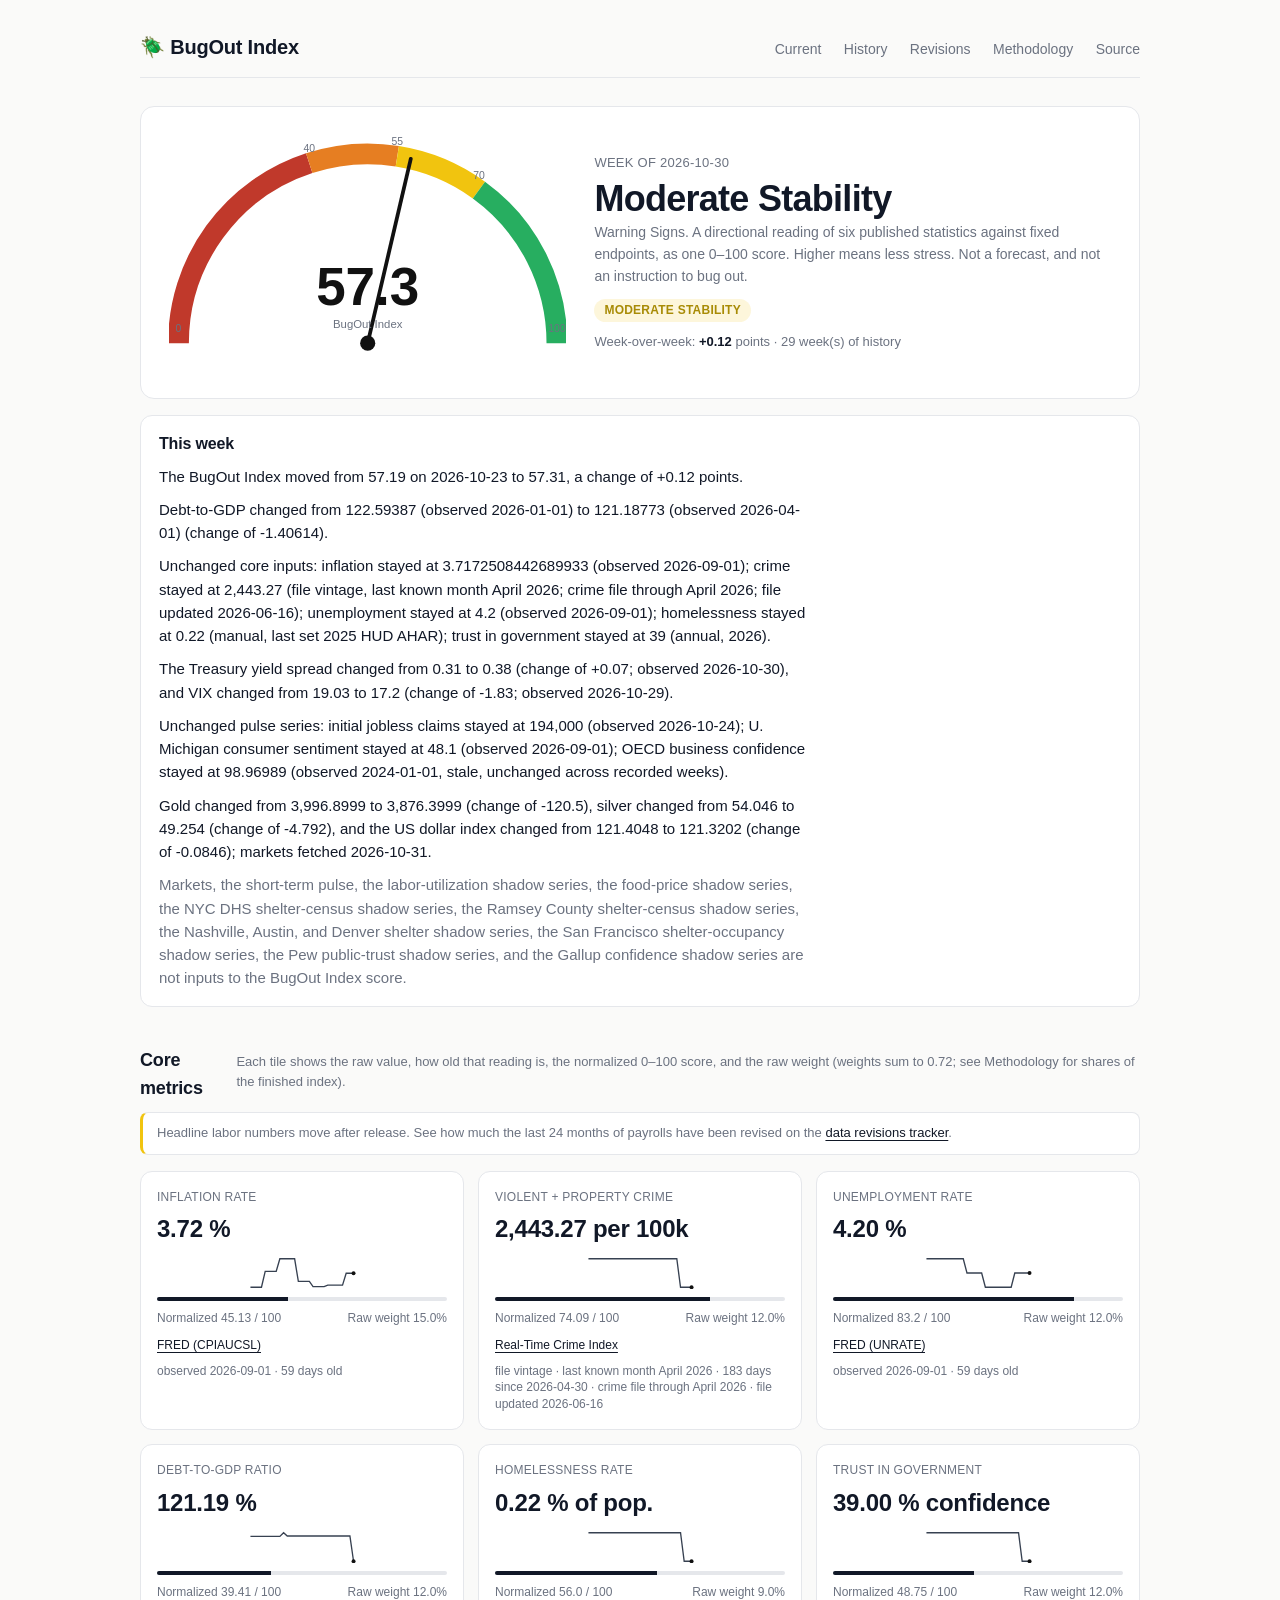
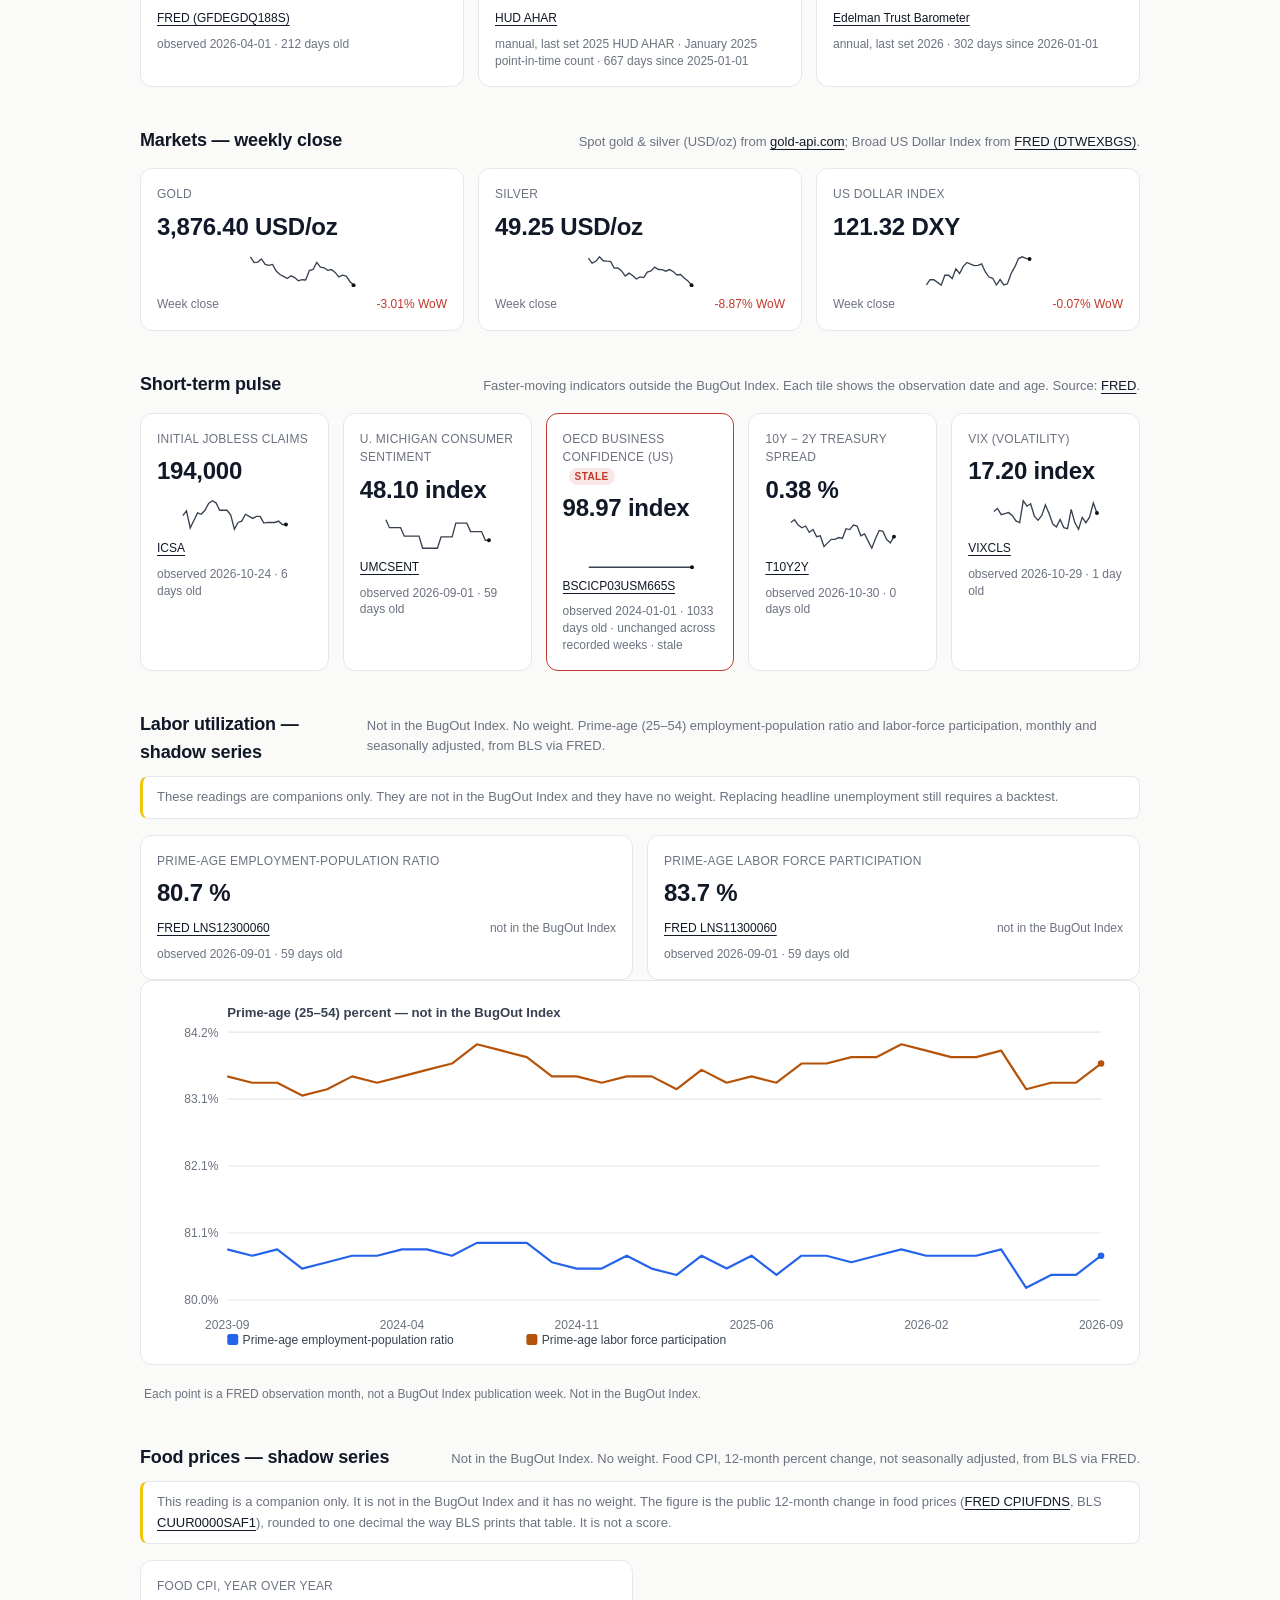
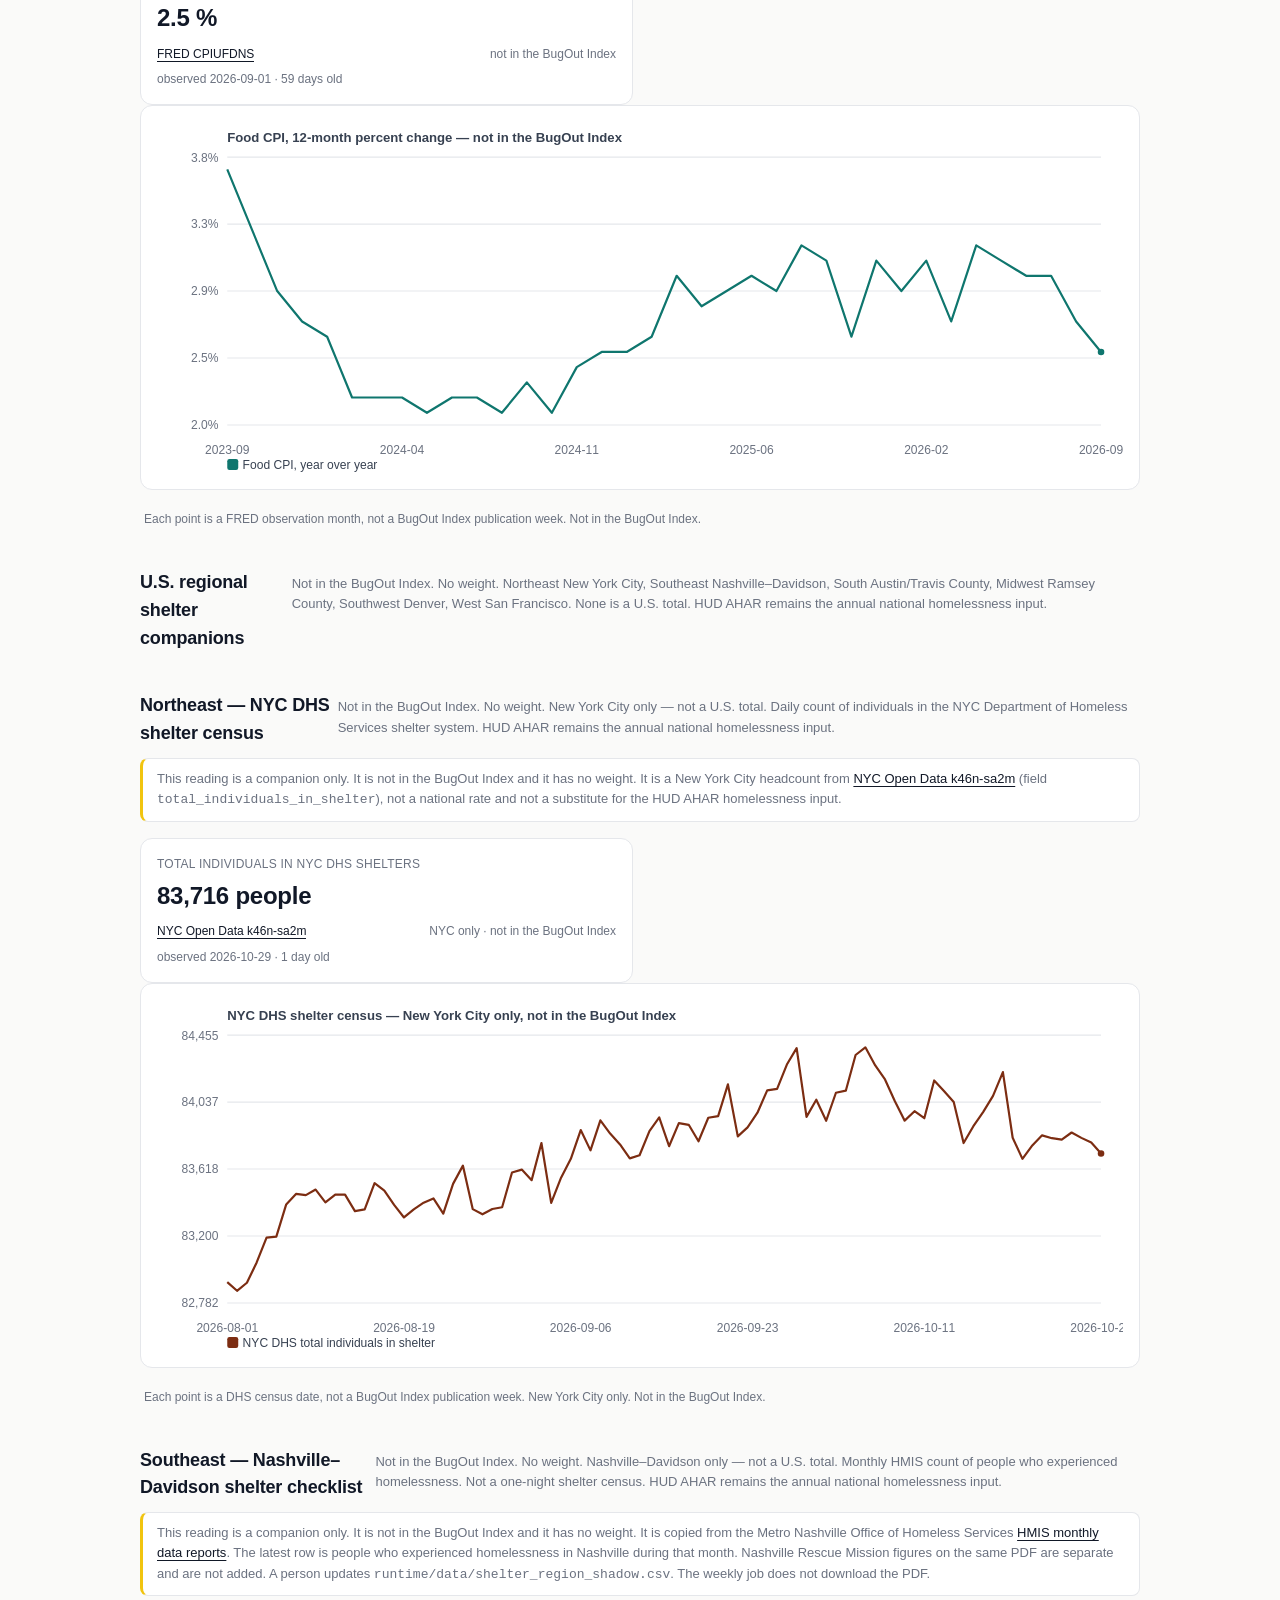
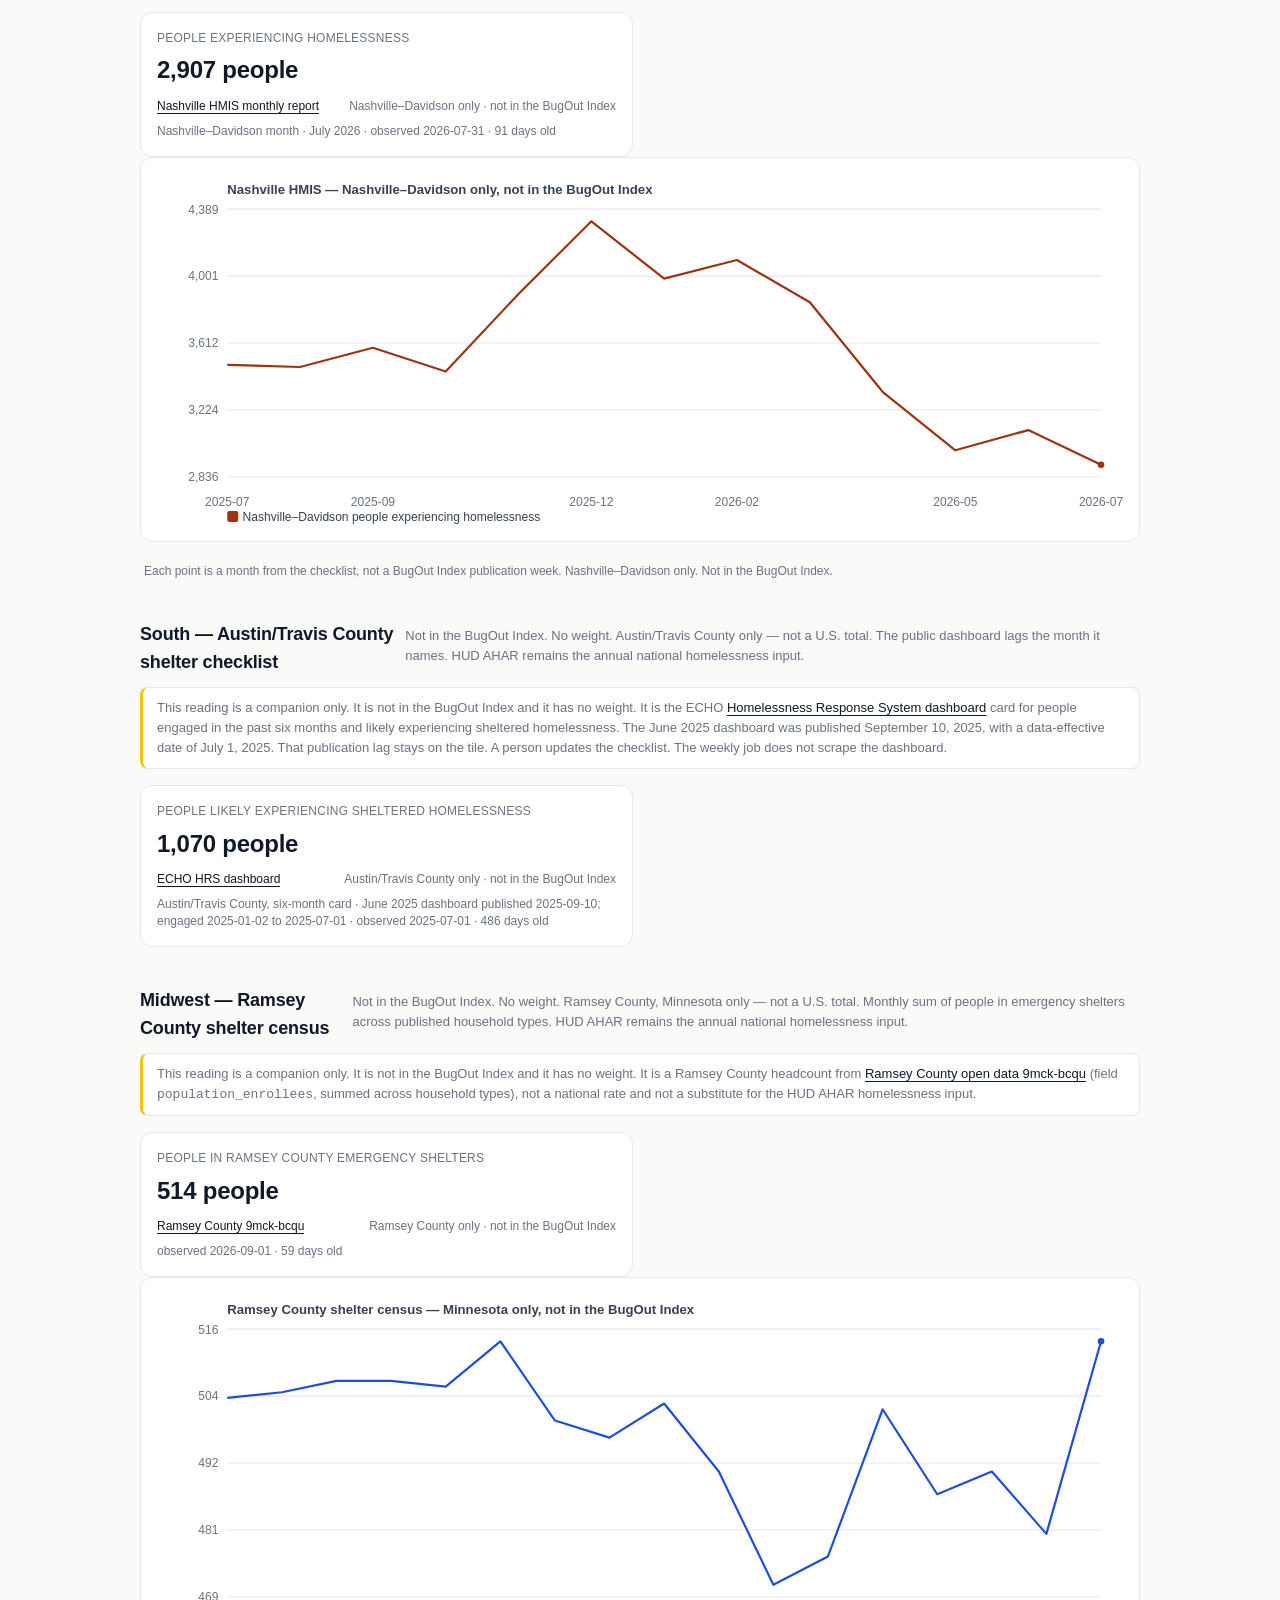
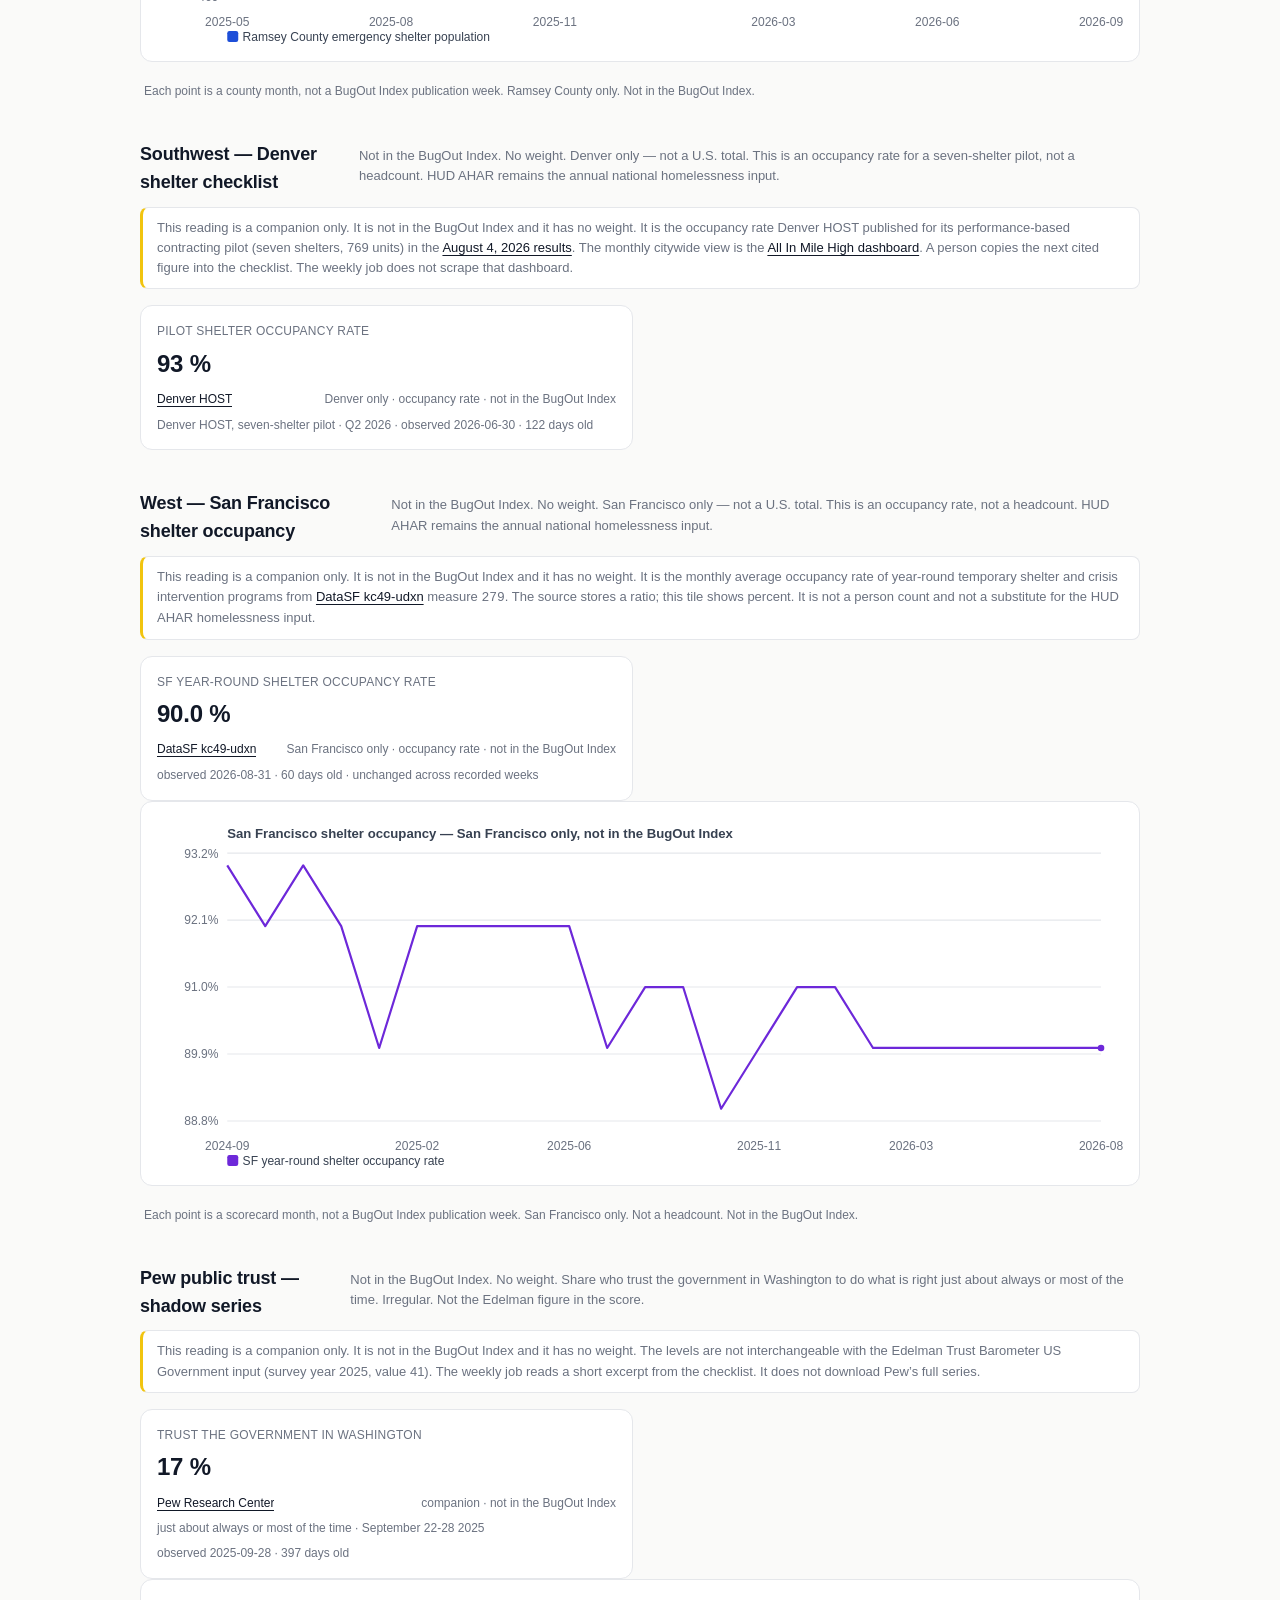
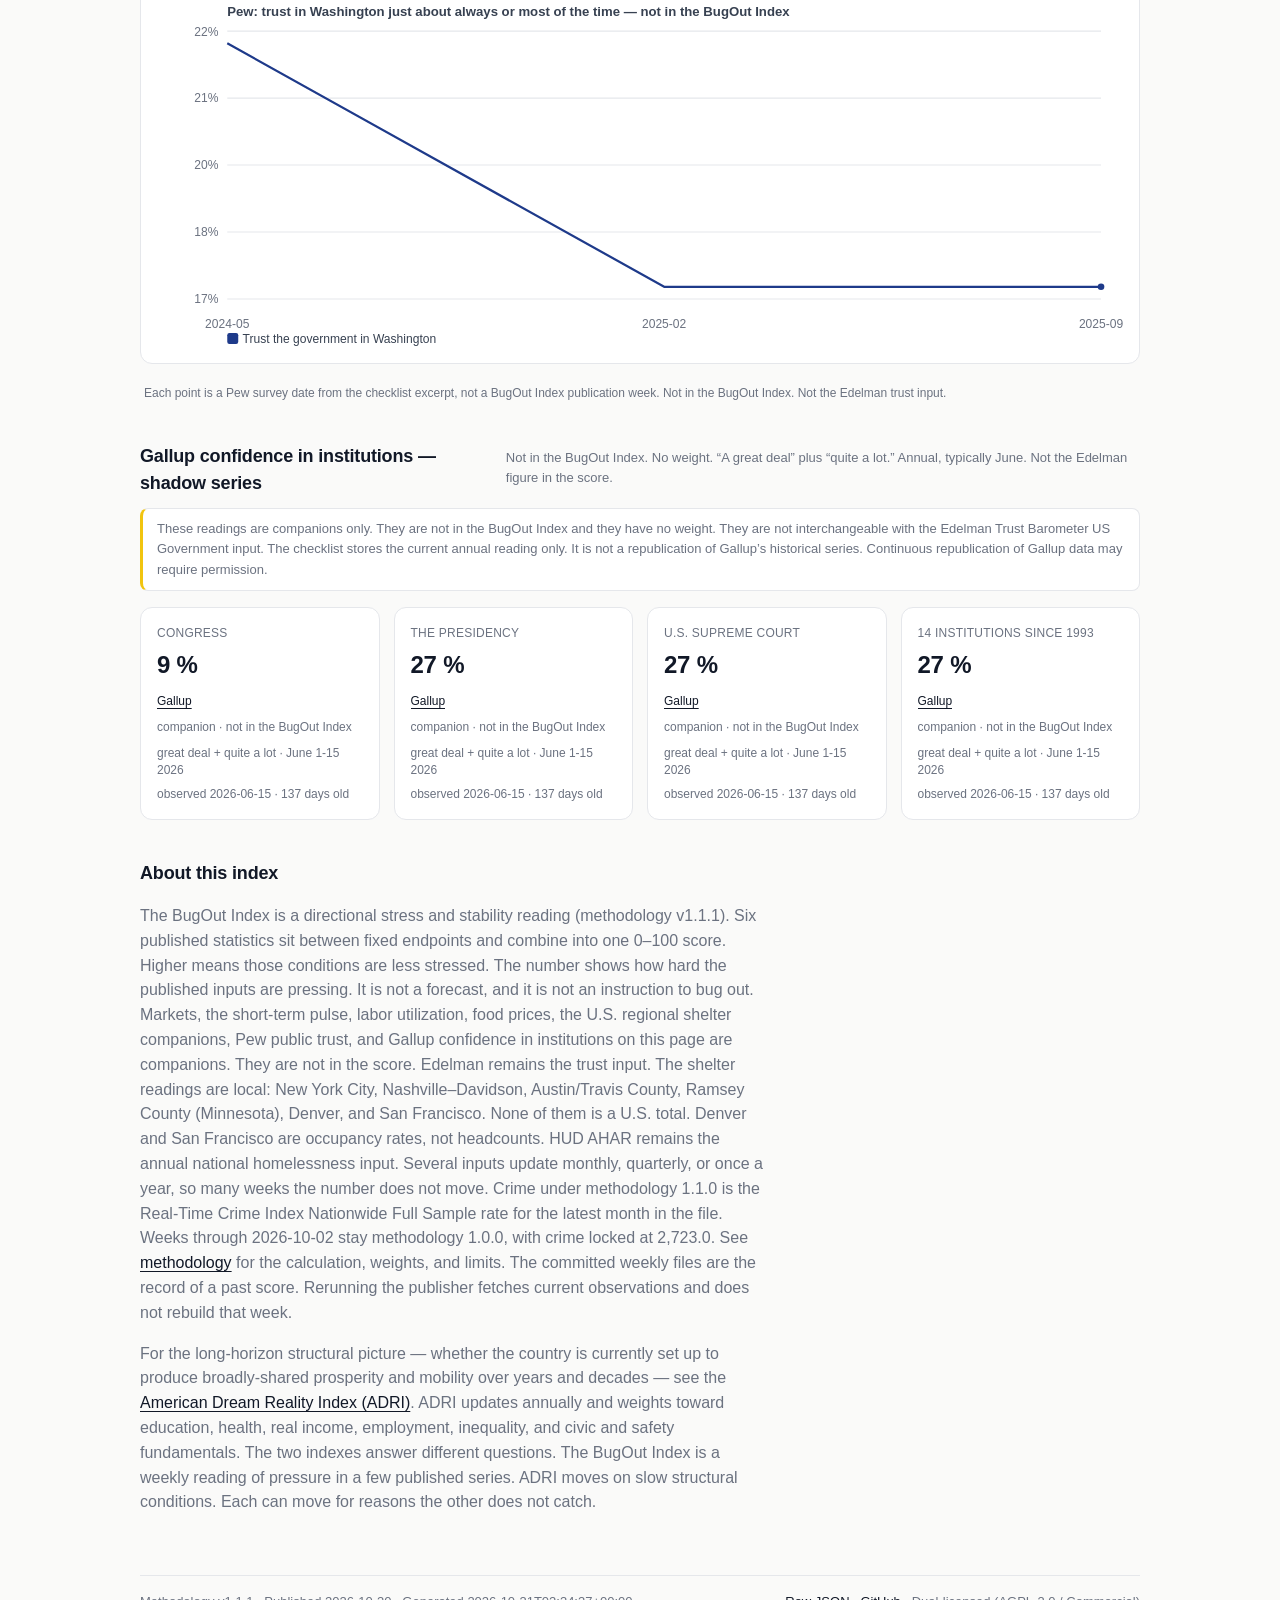
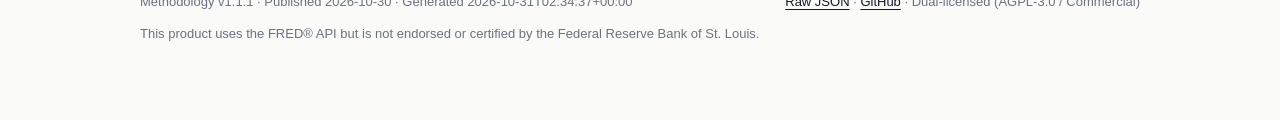
==== commit b26192c8: "weekly: BugOut Index update for 2026-10-30" ====
--- a/docs/index.html
+++ b/docs/index.html
@@ -12,7 +12,7 @@
 
     gtag('config', 'G-4HHEH8RGHD');
   </script>
-  <title>BugOut Index — 57.19 · Moderate Stability</title>
+  <title>BugOut Index — 57.31 · Moderate Stability</title>
   <meta name="description" content="The BugOut Index — a weekly directional reading of how hard six published U.S. statistics are pressing, relative to fixed endpoints. Not a forecast.">
   <link rel="icon" href="./favicon.ico" sizes="any">
   <link rel="stylesheet" href="./assets/style.css">
@@ -31,26 +31,27 @@
     </header>
 
 <section class="hero">
-  <div><svg xmlns="http://www.w3.org/2000/svg" viewBox="0 0 420 240" role="img" aria-label="BugOut Index gauge: 57.2"><path d="M10.00,220.00 A200,200 0 0,1 148.20,29.79" stroke="#c0392b" stroke-width="22" fill="none" stroke-linecap="butt"/><path d="M148.20,29.79 A200,200 0 0,1 241.29,22.46" stroke="#e67e22" stroke-width="22" fill="none" stroke-linecap="butt"/><path d="M241.29,22.46 A200,200 0 0,1 327.56,58.20" stroke="#f1c40f" stroke-width="22" fill="none" stroke-linecap="butt"/><path d="M327.56,58.20 A200,200 0 0,1 410.00,220.00" stroke="#27ae60" stroke-width="22" fill="none" stroke-linecap="butt"/><text x="10.0" y="220.0" dy="-12" text-anchor="middle" font-size="11" fill="#6b7280">0</text><text x="148.2" y="29.8" dy="-12" text-anchor="middle" font-size="11" fill="#6b7280">40</text><text x="241.3" y="22.5" dy="-12" text-anchor="middle" font-size="11" fill="#6b7280">55</text><text x="327.6" y="58.2" dy="-12" text-anchor="middle" font-size="11" fill="#6b7280">70</text><text x="410.0" y="220.0" dy="-12" text-anchor="middle" font-size="11" fill="#6b7280">100</text><line x1="210.0" y1="220" x2="254.79" y2="25.08" stroke="#111" stroke-width="4" stroke-linecap="round"/><circle cx="210.0" cy="220" r="8" fill="#111"/><text x="210.0" y="180" text-anchor="middle" font-size="56" font-weight="700" fill="#111">57.2</text><text x="210.0" y="204" text-anchor="middle" font-size="12" fill="#6b7280">BugOut Index</text></svg></div>
+  <div><svg xmlns="http://www.w3.org/2000/svg" viewBox="0 0 420 240" role="img" aria-label="BugOut Index gauge: 57.3"><path d="M10.00,220.00 A200,200 0 0,1 148.20,29.79" stroke="#c0392b" stroke-width="22" fill="none" stroke-linecap="butt"/><path d="M148.20,29.79 A200,200 0 0,1 241.29,22.46" stroke="#e67e22" stroke-width="22" fill="none" stroke-linecap="butt"/><path d="M241.29,22.46 A200,200 0 0,1 327.56,58.20" stroke="#f1c40f" stroke-width="22" fill="none" stroke-linecap="butt"/><path d="M327.56,58.20 A200,200 0 0,1 410.00,220.00" stroke="#27ae60" stroke-width="22" fill="none" stroke-linecap="butt"/><text x="10.0" y="220.0" dy="-12" text-anchor="middle" font-size="11" fill="#6b7280">0</text><text x="148.2" y="29.8" dy="-12" text-anchor="middle" font-size="11" fill="#6b7280">40</text><text x="241.3" y="22.5" dy="-12" text-anchor="middle" font-size="11" fill="#6b7280">55</text><text x="327.6" y="58.2" dy="-12" text-anchor="middle" font-size="11" fill="#6b7280">70</text><text x="410.0" y="220.0" dy="-12" text-anchor="middle" font-size="11" fill="#6b7280">100</text><line x1="210.0" y1="220" x2="255.53" y2="25.25" stroke="#111" stroke-width="4" stroke-linecap="round"/><circle cx="210.0" cy="220" r="8" fill="#111"/><text x="210.0" y="180" text-anchor="middle" font-size="56" font-weight="700" fill="#111">57.3</text><text x="210.0" y="204" text-anchor="middle" font-size="12" fill="#6b7280">BugOut Index</text></svg></div>
   <div>
-    <div class="label">Week of 2026-10-23</div>
+    <div class="label">Week of 2026-10-30</div>
     <h2>Moderate Stability</h2>
     <div class="sub">Warning Signs. A directional reading of six published statistics against fixed endpoints, as one 0–100 score. Higher means less stress. Not a forecast, and not an instruction to bug out.</div>
     <span class="band moderate">Moderate Stability</span>
     <div class="delta">
-        Week-over-week: <strong>+0.00</strong> points
-      · 28 week(s) of history
+        Week-over-week: <strong>+0.12</strong> points
+      · 29 week(s) of history
     </div>
   </div>
 </section>
 
 <section class="week-note" aria-label="What changed this week">
   <h3>This week</h3>
-  <p>The BugOut Index is 57.19, unchanged from 57.19 on 2026-10-16.</p>
-  <p>No core raw value changed: inflation stayed at 3.7172508442689933 (observed 2026-09-01); crime stayed at 2,443.27 (file vintage, last known month April 2026; crime file through April 2026; file updated 2026-06-16); unemployment stayed at 4.2 (observed 2026-09-01); debt-to-GDP stayed at 122.59387 (observed 2026-01-01); homelessness stayed at 0.22 (manual, last set 2025 HUD AHAR); trust in government stayed at 39 (annual, 2026).</p>
-  <p>Initial jobless claims changed from 199,000 to 194,000 (change of -5,000; observed 2026-10-17), U. Michigan consumer sentiment changed from 51.7 to 48.1 (change of -3.6; observed 2026-09-01), the Treasury yield spread changed from 0.35 to 0.31 (change of -0.04; observed 2026-10-23), and VIX changed from 16.46 to 19.03 (change of +2.57; observed 2026-10-22).</p>
-  <p>Unchanged pulse series: OECD business confidence stayed at 98.96989 (observed 2024-01-01, stale, unchanged across recorded weeks).</p>
-  <p>Gold changed from 4,166.1001 to 3,996.8999 (change of -169.2002), silver changed from 57.116 to 54.046 (change of -3.07), and the US dollar index changed from 121.6023 to 121.4048 (change of -0.1975); markets fetched 2026-10-24.</p>
+  <p>The BugOut Index moved from 57.19 on 2026-10-23 to 57.31, a change of +0.12 points.</p>
+  <p>Debt-to-GDP changed from 122.59387 (observed 2026-01-01) to 121.18773 (observed 2026-04-01) (change of -1.40614).</p>
+  <p>Unchanged core inputs: inflation stayed at 3.7172508442689933 (observed 2026-09-01); crime stayed at 2,443.27 (file vintage, last known month April 2026; crime file through April 2026; file updated 2026-06-16); unemployment stayed at 4.2 (observed 2026-09-01); homelessness stayed at 0.22 (manual, last set 2025 HUD AHAR); trust in government stayed at 39 (annual, 2026).</p>
+  <p>The Treasury yield spread changed from 0.31 to 0.38 (change of +0.07; observed 2026-10-30), and VIX changed from 19.03 to 17.2 (change of -1.83; observed 2026-10-29).</p>
+  <p>Unchanged pulse series: initial jobless claims stayed at 194,000 (observed 2026-10-24); U. Michigan consumer sentiment stayed at 48.1 (observed 2026-09-01); OECD business confidence stayed at 98.96989 (observed 2024-01-01, stale, unchanged across recorded weeks).</p>
+  <p>Gold changed from 3,996.8999 to 3,876.3999 (change of -120.5), silver changed from 54.046 to 49.254 (change of -4.792), and the US dollar index changed from 121.4048 to 121.3202 (change of -0.0846); markets fetched 2026-10-31.</p>
   <p class="disclaimer">Markets, the short-term pulse, the labor-utilization shadow series, the food-price shadow series, the NYC DHS shelter-census shadow series, the Ramsey County shelter-census shadow series, the Nashville, Austin, and Denver shelter shadow series, the San Francisco shelter-occupancy shadow series, the Pew public-trust shadow series, and the Gallup confidence shadow series are not inputs to the BugOut Index score.</p>
 </section>
 
@@ -66,7 +67,7 @@
   <div class="tile">
     <div class="k">Inflation Rate</div>
     <div class="v">3.72 %</div>
-    <svg xmlns="http://www.w3.org/2000/svg" viewBox="0 0 120 36" class="sparkline"><polyline points="2.0,34.0 6.3,34.0 10.6,34.0 14.9,34.0 19.2,16.1 23.5,16.1 27.8,16.1 32.1,16.1 36.4,2.0 40.7,2.0 45.0,2.0 49.3,2.0 53.6,2.0 57.9,27.5 62.1,27.5 66.4,27.5 70.7,27.5 75.0,33.3 79.3,33.3 83.6,33.3 87.9,33.3 92.2,31.6 96.5,31.6 100.8,31.6 105.1,31.6 109.4,31.6 113.7,18.3 118.0,18.3" fill="none" stroke="#374151" stroke-width="1.5"/><circle cx="118.0" cy="18.3" r="2.2" fill="#111"/></svg>
+    <svg xmlns="http://www.w3.org/2000/svg" viewBox="0 0 120 36" class="sparkline"><polyline points="2.0,34.0 6.1,34.0 10.3,34.0 14.4,34.0 18.6,16.1 22.7,16.1 26.9,16.1 31.0,16.1 35.1,2.0 39.3,2.0 43.4,2.0 47.6,2.0 51.7,2.0 55.9,27.5 60.0,27.5 64.1,27.5 68.3,27.5 72.4,33.3 76.6,33.3 80.7,33.3 84.9,33.3 89.0,31.6 93.1,31.6 97.3,31.6 101.4,31.6 105.6,31.6 109.7,18.3 113.9,18.3 118.0,18.3" fill="none" stroke="#374151" stroke-width="1.5"/><circle cx="118.0" cy="18.3" r="2.2" fill="#111"/></svg>
     <div class="norm-bar"><span style="width: 45.13%"></span></div>
     <div class="meta">
       <span>Normalized 45.13 / 100</span>
@@ -75,12 +76,12 @@
     <div class="meta">
       <span><a href="https://fred.stlouisfed.org/series/CPIAUCSL">FRED (CPIAUCSL)</a></span>
     </div>
-    <div class="age">observed 2026-09-01 · 52 days old</div>
+    <div class="age">observed 2026-09-01 · 59 days old</div>
   </div>
   <div class="tile">
     <div class="k">Violent + Property Crime</div>
     <div class="v">2,443.27 per 100k</div>
-    <svg xmlns="http://www.w3.org/2000/svg" viewBox="0 0 120 36" class="sparkline"><polyline points="2.0,2.0 6.3,2.0 10.6,2.0 14.9,2.0 19.2,2.0 23.5,2.0 27.8,2.0 32.1,2.0 36.4,2.0 40.7,2.0 45.0,2.0 49.3,2.0 53.6,2.0 57.9,2.0 62.1,2.0 66.4,2.0 70.7,2.0 75.0,2.0 79.3,2.0 83.6,2.0 87.9,2.0 92.2,2.0 96.5,2.0 100.8,2.0 105.1,2.0 109.4,34.0 113.7,34.0 118.0,34.0" fill="none" stroke="#374151" stroke-width="1.5"/><circle cx="118.0" cy="34.0" r="2.2" fill="#111"/></svg>
+    <svg xmlns="http://www.w3.org/2000/svg" viewBox="0 0 120 36" class="sparkline"><polyline points="2.0,2.0 6.1,2.0 10.3,2.0 14.4,2.0 18.6,2.0 22.7,2.0 26.9,2.0 31.0,2.0 35.1,2.0 39.3,2.0 43.4,2.0 47.6,2.0 51.7,2.0 55.9,2.0 60.0,2.0 64.1,2.0 68.3,2.0 72.4,2.0 76.6,2.0 80.7,2.0 84.9,2.0 89.0,2.0 93.1,2.0 97.3,2.0 101.4,2.0 105.6,34.0 109.7,34.0 113.9,34.0 118.0,34.0" fill="none" stroke="#374151" stroke-width="1.5"/><circle cx="118.0" cy="34.0" r="2.2" fill="#111"/></svg>
     <div class="norm-bar"><span style="width: 74.09%"></span></div>
     <div class="meta">
       <span>Normalized 74.09 / 100</span>
@@ -89,12 +90,12 @@
     <div class="meta">
       <span><a href="https://realtimecrimeindex.com/">Real-Time Crime Index</a></span>
     </div>
-    <div class="age">file vintage · last known month April 2026 · 176 days since 2026-04-30 · crime file through April 2026 · file updated 2026-06-16</div>
+    <div class="age">file vintage · last known month April 2026 · 183 days since 2026-04-30 · crime file through April 2026 · file updated 2026-06-16</div>
   </div>
   <div class="tile">
     <div class="k">Unemployment Rate</div>
     <div class="v">4.20 %</div>
-    <svg xmlns="http://www.w3.org/2000/svg" viewBox="0 0 120 36" class="sparkline"><polyline points="2.0,2.0 6.3,2.0 10.6,2.0 14.9,2.0 19.2,2.0 23.5,2.0 27.8,2.0 32.1,2.0 36.4,2.0 40.7,2.0 45.0,2.0 49.3,18.0 53.6,18.0 57.9,18.0 62.1,18.0 66.4,18.0 70.7,34.0 75.0,34.0 79.3,34.0 83.6,34.0 87.9,34.0 92.2,34.0 96.5,34.0 100.8,34.0 105.1,18.0 109.4,18.0 113.7,18.0 118.0,18.0" fill="none" stroke="#374151" stroke-width="1.5"/><circle cx="118.0" cy="18.0" r="2.2" fill="#111"/></svg>
+    <svg xmlns="http://www.w3.org/2000/svg" viewBox="0 0 120 36" class="sparkline"><polyline points="2.0,2.0 6.1,2.0 10.3,2.0 14.4,2.0 18.6,2.0 22.7,2.0 26.9,2.0 31.0,2.0 35.1,2.0 39.3,2.0 43.4,2.0 47.6,18.0 51.7,18.0 55.9,18.0 60.0,18.0 64.1,18.0 68.3,34.0 72.4,34.0 76.6,34.0 80.7,34.0 84.9,34.0 89.0,34.0 93.1,34.0 97.3,34.0 101.4,18.0 105.6,18.0 109.7,18.0 113.9,18.0 118.0,18.0" fill="none" stroke="#374151" stroke-width="1.5"/><circle cx="118.0" cy="18.0" r="2.2" fill="#111"/></svg>
     <div class="norm-bar"><span style="width: 83.2%"></span></div>
     <div class="meta">
       <span>Normalized 83.2 / 100</span>
@@ -103,26 +104,26 @@
     <div class="meta">
       <span><a href="https://fred.stlouisfed.org/series/UNRATE">FRED (UNRATE)</a></span>
     </div>
-    <div class="age">observed 2026-09-01 · 52 days old</div>
+    <div class="age">observed 2026-09-01 · 59 days old</div>
   </div>
   <div class="tile">
     <div class="k">Debt-to-GDP Ratio</div>
-    <div class="v">122.59 %</div>
-    <svg xmlns="http://www.w3.org/2000/svg" viewBox="0 0 120 36" class="sparkline"><polyline points="2.0,34.0 6.3,34.0 10.6,34.0 14.9,34.0 19.2,34.0 23.5,34.0 27.8,34.0 32.1,34.0 36.4,34.0 40.7,2.0 45.0,30.0 49.3,30.0 53.6,30.0 57.9,30.0 62.1,30.0 66.4,30.0 70.7,30.0 75.0,30.0 79.3,30.0 83.6,30.0 87.9,30.0 92.2,30.0 96.5,30.0 100.8,30.0 105.1,30.0 109.4,30.0 113.7,30.0 118.0,30.0" fill="none" stroke="#374151" stroke-width="1.5"/><circle cx="118.0" cy="30.0" r="2.2" fill="#111"/></svg>
-    <div class="norm-bar"><span style="width: 38.7%"></span></div>
-    <div class="meta">
-      <span>Normalized 38.7 / 100</span>
+    <div class="v">121.19 %</div>
+    <svg xmlns="http://www.w3.org/2000/svg" viewBox="0 0 120 36" class="sparkline"><polyline points="2.0,6.1 6.1,6.1 10.3,6.1 14.4,6.1 18.6,6.1 22.7,6.1 26.9,6.1 31.0,6.1 35.1,6.1 39.3,2.0 43.4,5.6 47.6,5.6 51.7,5.6 55.9,5.6 60.0,5.6 64.1,5.6 68.3,5.6 72.4,5.6 76.6,5.6 80.7,5.6 84.9,5.6 89.0,5.6 93.1,5.6 97.3,5.6 101.4,5.6 105.6,5.6 109.7,5.6 113.9,5.6 118.0,34.0" fill="none" stroke="#374151" stroke-width="1.5"/><circle cx="118.0" cy="34.0" r="2.2" fill="#111"/></svg>
+    <div class="norm-bar"><span style="width: 39.41%"></span></div>
+    <div class="meta">
+      <span>Normalized 39.41 / 100</span>
       <span>Raw weight 12.0%</span>
     </div>
     <div class="meta">
       <span><a href="https://fred.stlouisfed.org/series/GFDEGDQ188S">FRED (GFDEGDQ188S)</a></span>
     </div>
-    <div class="age">observed 2026-01-01 · 295 days old</div>
+    <div class="age">observed 2026-04-01 · 212 days old</div>
   </div>
   <div class="tile">
     <div class="k">Homelessness Rate</div>
     <div class="v">0.22 % of pop.</div>
-    <svg xmlns="http://www.w3.org/2000/svg" viewBox="0 0 120 36" class="sparkline"><polyline points="2.0,2.0 6.3,2.0 10.6,2.0 14.9,2.0 19.2,2.0 23.5,2.0 27.8,2.0 32.1,2.0 36.4,2.0 40.7,2.0 45.0,2.0 49.3,2.0 53.6,2.0 57.9,2.0 62.1,2.0 66.4,2.0 70.7,2.0 75.0,2.0 79.3,2.0 83.6,2.0 87.9,2.0 92.2,2.0 96.5,2.0 100.8,2.0 105.1,2.0 109.4,2.0 113.7,34.0 118.0,34.0" fill="none" stroke="#374151" stroke-width="1.5"/><circle cx="118.0" cy="34.0" r="2.2" fill="#111"/></svg>
+    <svg xmlns="http://www.w3.org/2000/svg" viewBox="0 0 120 36" class="sparkline"><polyline points="2.0,2.0 6.1,2.0 10.3,2.0 14.4,2.0 18.6,2.0 22.7,2.0 26.9,2.0 31.0,2.0 35.1,2.0 39.3,2.0 43.4,2.0 47.6,2.0 51.7,2.0 55.9,2.0 60.0,2.0 64.1,2.0 68.3,2.0 72.4,2.0 76.6,2.0 80.7,2.0 84.9,2.0 89.0,2.0 93.1,2.0 97.3,2.0 101.4,2.0 105.6,2.0 109.7,34.0 113.9,34.0 118.0,34.0" fill="none" stroke="#374151" stroke-width="1.5"/><circle cx="118.0" cy="34.0" r="2.2" fill="#111"/></svg>
     <div class="norm-bar"><span style="width: 56.0%"></span></div>
     <div class="meta">
       <span>Normalized 56.0 / 100</span>
@@ -131,12 +132,12 @@
     <div class="meta">
       <span><a href="https://www.huduser.gov/portal/sites/default/files/pdf/2024-AHAR-Part-1.pdf">HUD AHAR</a></span>
     </div>
-    <div class="age">manual, last set 2025 HUD AHAR · January 2025 point-in-time count · 660 days since 2025-01-01</div>
+    <div class="age">manual, last set 2025 HUD AHAR · January 2025 point-in-time count · 667 days since 2025-01-01</div>
   </div>
   <div class="tile">
     <div class="k">Trust in Government</div>
     <div class="v">39.00 % confidence</div>
-    <svg xmlns="http://www.w3.org/2000/svg" viewBox="0 0 120 36" class="sparkline"><polyline points="2.0,2.0 6.3,2.0 10.6,2.0 14.9,2.0 19.2,2.0 23.5,2.0 27.8,2.0 32.1,2.0 36.4,2.0 40.7,2.0 45.0,2.0 49.3,2.0 53.6,2.0 57.9,2.0 62.1,2.0 66.4,2.0 70.7,2.0 75.0,2.0 79.3,2.0 83.6,2.0 87.9,2.0 92.2,2.0 96.5,2.0 100.8,2.0 105.1,2.0 109.4,2.0 113.7,34.0 118.0,34.0" fill="none" stroke="#374151" stroke-width="1.5"/><circle cx="118.0" cy="34.0" r="2.2" fill="#111"/></svg>
+    <svg xmlns="http://www.w3.org/2000/svg" viewBox="0 0 120 36" class="sparkline"><polyline points="2.0,2.0 6.1,2.0 10.3,2.0 14.4,2.0 18.6,2.0 22.7,2.0 26.9,2.0 31.0,2.0 35.1,2.0 39.3,2.0 43.4,2.0 47.6,2.0 51.7,2.0 55.9,2.0 60.0,2.0 64.1,2.0 68.3,2.0 72.4,2.0 76.6,2.0 80.7,2.0 84.9,2.0 89.0,2.0 93.1,2.0 97.3,2.0 101.4,2.0 105.6,2.0 109.7,34.0 113.9,34.0 118.0,34.0" fill="none" stroke="#374151" stroke-width="1.5"/><circle cx="118.0" cy="34.0" r="2.2" fill="#111"/></svg>
     <div class="norm-bar"><span style="width: 48.75%"></span></div>
     <div class="meta">
       <span>Normalized 48.75 / 100</span>
@@ -145,7 +146,7 @@
     <div class="meta">
       <span><a href="https://www.edelman.com/trust">Edelman Trust Barometer</a></span>
     </div>
-    <div class="age">annual, last set 2026 · 295 days since 2026-01-01</div>
+    <div class="age">annual, last set 2026 · 302 days since 2026-01-01</div>
   </div>
 </div>
 
@@ -156,39 +157,39 @@
 <div class="grid markets">
   <div class="tile">
     <div class="k">Gold</div>
-    <div class="v">3,996.90 USD/oz</div>
-    <svg xmlns="http://www.w3.org/2000/svg" viewBox="0 0 120 36" class="sparkline"><polyline points="2.0,2.0 6.3,9.5 10.6,8.9 14.9,4.8 19.2,11.9 23.5,13.1 27.8,11.9 32.1,20.5 36.4,24.9 40.7,27.5 45.0,30.2 49.3,26.7 53.6,28.9 57.9,33.1 62.1,31.7 66.4,32.1 70.7,19.9 75.0,18.5 79.3,9.3 83.6,15.3 87.9,16.4 92.2,19.7 96.5,18.5 100.8,22.2 105.1,28.1 109.4,25.9 113.7,27.1 118.0,34.0" fill="none" stroke="#374151" stroke-width="1.5"/><circle cx="118.0" cy="34.0" r="2.2" fill="#111"/></svg>
+    <div class="v">3,876.40 USD/oz</div>
+    <svg xmlns="http://www.w3.org/2000/svg" viewBox="0 0 120 36" class="sparkline"><polyline points="2.0,2.0 6.1,8.5 10.3,8.0 14.4,4.4 18.6,10.6 22.7,11.7 26.9,10.6 31.0,18.0 35.1,21.9 39.3,24.1 43.4,26.5 47.6,23.4 51.7,25.4 55.9,29.0 60.0,27.8 64.1,28.1 68.3,17.5 72.4,16.3 76.6,8.3 80.7,13.6 84.9,14.4 89.0,17.3 93.1,16.3 97.3,19.6 101.4,24.6 105.6,22.7 109.7,23.8 113.9,29.8 118.0,34.0" fill="none" stroke="#374151" stroke-width="1.5"/><circle cx="118.0" cy="34.0" r="2.2" fill="#111"/></svg>
     <div class="meta">
       <span>Week close</span>
       <span>
           <span class="delta-down">
-            -4.06% WoW
+            -3.01% WoW
           </span>
       </span>
     </div>
   </div>
   <div class="tile">
     <div class="k">Silver</div>
-    <div class="v">54.05 USD/oz</div>
-    <svg xmlns="http://www.w3.org/2000/svg" viewBox="0 0 120 36" class="sparkline"><polyline points="2.0,3.8 6.3,10.5 10.6,8.1 14.9,2.0 19.2,7.3 23.5,7.8 27.8,8.1 32.1,17.1 36.4,16.9 40.7,20.8 45.0,27.6 49.3,23.7 53.6,26.8 57.9,31.5 62.1,28.9 66.4,29.6 70.7,22.3 75.0,20.9 79.3,15.8 83.6,18.9 87.9,19.1 92.2,21.2 96.5,19.1 100.8,21.4 105.1,26.2 109.4,25.6 113.7,30.3 118.0,34.0" fill="none" stroke="#374151" stroke-width="1.5"/><circle cx="118.0" cy="34.0" r="2.2" fill="#111"/></svg>
+    <div class="v">49.25 USD/oz</div>
+    <svg xmlns="http://www.w3.org/2000/svg" viewBox="0 0 120 36" class="sparkline"><polyline points="2.0,3.5 6.1,9.2 10.3,7.1 14.4,2.0 18.6,6.5 22.7,6.9 26.9,7.2 31.0,14.8 35.1,14.6 39.3,17.9 43.4,23.7 47.6,20.4 51.7,23.0 55.9,27.0 60.0,24.7 64.1,25.4 68.3,19.2 72.4,18.0 76.6,13.6 80.7,16.3 84.9,16.5 89.0,18.2 93.1,16.4 97.3,18.5 101.4,22.4 105.6,22.0 109.7,25.9 113.9,29.1 118.0,34.0" fill="none" stroke="#374151" stroke-width="1.5"/><circle cx="118.0" cy="34.0" r="2.2" fill="#111"/></svg>
     <div class="meta">
       <span>Week close</span>
       <span>
           <span class="delta-down">
-            -5.38% WoW
+            -8.87% WoW
           </span>
       </span>
     </div>
   </div>
   <div class="tile">
     <div class="k">US Dollar Index</div>
-    <div class="v">121.40 DXY</div>
-    <svg xmlns="http://www.w3.org/2000/svg" viewBox="0 0 120 36" class="sparkline"><polyline points="2.0,33.6 6.3,27.8 10.6,27.8 14.9,30.8 19.2,34.0 23.5,22.8 27.8,22.8 32.1,26.5 36.4,15.6 40.7,20.8 45.0,12.8 49.3,8.4 53.6,10.2 57.9,11.9 62.1,11.6 66.4,10.0 70.7,19.1 75.0,24.8 79.3,26.2 83.6,33.8 87.9,27.6 92.2,33.7 96.5,32.4 100.8,20.8 105.1,13.4 109.4,4.0 113.7,2.0 118.0,3.8" fill="none" stroke="#374151" stroke-width="1.5"/><circle cx="118.0" cy="3.8" r="2.2" fill="#111"/></svg>
+    <div class="v">121.32 DXY</div>
+    <svg xmlns="http://www.w3.org/2000/svg" viewBox="0 0 120 36" class="sparkline"><polyline points="2.0,33.6 6.1,27.8 10.3,27.8 14.4,30.8 18.6,34.0 22.7,22.8 26.9,22.8 31.0,26.5 35.1,15.6 39.3,20.8 43.4,12.8 47.6,8.4 51.7,10.2 55.9,11.9 60.0,11.6 64.1,10.0 68.3,19.1 72.4,24.8 76.6,26.2 80.7,33.8 84.9,27.6 89.0,33.7 93.1,32.4 97.3,20.8 101.4,13.4 105.6,4.0 109.7,2.0 113.9,3.8 118.0,4.5" fill="none" stroke="#374151" stroke-width="1.5"/><circle cx="118.0" cy="4.5" r="2.2" fill="#111"/></svg>
     <div class="meta">
       <span>Week close</span>
       <span>
           <span class="delta-down">
-            -0.16% WoW
+            -0.07% WoW
           </span>
       </span>
     </div>
@@ -203,47 +204,47 @@
   <div class="tile">
     <div class="k">Initial Jobless Claims</div>
     <div class="v">194,000</div>
-    <svg xmlns="http://www.w3.org/2000/svg" viewBox="0 0 120 36" class="sparkline"><polyline points="2.0,18.8 6.3,13.4 10.6,32.5 14.9,24.1 19.2,15.7 23.5,17.2 27.8,12.7 32.1,5.0 36.4,2.0 40.7,4.3 45.0,12.7 49.3,12.7 53.6,12.7 57.9,18.0 62.1,34.0 66.4,26.4 70.7,24.9 75.0,17.2 79.3,19.5 83.6,21.8 87.9,19.5 92.2,19.5 96.5,27.1 100.8,26.4 105.1,26.4 109.4,26.4 113.7,24.9 118.0,28.7" fill="none" stroke="#374151" stroke-width="1.5"/><circle cx="118.0" cy="28.7" r="2.2" fill="#111"/></svg>
+    <svg xmlns="http://www.w3.org/2000/svg" viewBox="0 0 120 36" class="sparkline"><polyline points="2.0,18.8 6.1,13.4 10.3,32.5 14.4,24.1 18.6,15.7 22.7,17.2 26.9,12.7 31.0,5.0 35.1,2.0 39.3,4.3 43.4,12.7 47.6,12.7 51.7,12.7 55.9,18.0 60.0,34.0 64.1,26.4 68.3,24.9 72.4,17.2 76.6,19.5 80.7,21.8 84.9,19.5 89.0,19.5 93.1,27.1 97.3,26.4 101.4,26.4 105.6,26.4 109.7,24.9 113.9,28.7 118.0,28.7" fill="none" stroke="#374151" stroke-width="1.5"/><circle cx="118.0" cy="28.7" r="2.2" fill="#111"/></svg>
     <div class="meta">
       <span><a href="https://fred.stlouisfed.org/series/ICSA">ICSA</a></span>
     </div>
-    <div class="age">observed 2026-10-17 · 6 days old</div>
+    <div class="age">observed 2026-10-24 · 6 days old</div>
   </div>
   <div class="tile">
     <div class="k">U. Michigan Consumer Sentiment</div>
     <div class="v">48.10 index</div>
-    <svg xmlns="http://www.w3.org/2000/svg" viewBox="0 0 120 36" class="sparkline"><polyline points="2.0,2.0 6.3,10.9 10.6,10.9 14.9,10.9 19.2,10.9 23.5,20.4 27.8,20.4 32.1,20.4 36.4,20.4 40.7,20.4 45.0,34.0 49.3,34.0 53.6,34.0 57.9,34.0 62.1,34.0 66.4,21.3 70.7,21.3 75.0,21.3 79.3,21.3 83.6,5.8 87.9,5.8 92.2,5.8 96.5,5.8 100.8,15.3 105.1,15.3 109.4,15.3 113.7,15.3 118.0,25.1" fill="none" stroke="#374151" stroke-width="1.5"/><circle cx="118.0" cy="25.1" r="2.2" fill="#111"/></svg>
+    <svg xmlns="http://www.w3.org/2000/svg" viewBox="0 0 120 36" class="sparkline"><polyline points="2.0,2.0 6.1,10.9 10.3,10.9 14.4,10.9 18.6,10.9 22.7,20.4 26.9,20.4 31.0,20.4 35.1,20.4 39.3,20.4 43.4,34.0 47.6,34.0 51.7,34.0 55.9,34.0 60.0,34.0 64.1,21.3 68.3,21.3 72.4,21.3 76.6,21.3 80.7,5.8 84.9,5.8 89.0,5.8 93.1,5.8 97.3,15.3 101.4,15.3 105.6,15.3 109.7,15.3 113.9,25.1 118.0,25.1" fill="none" stroke="#374151" stroke-width="1.5"/><circle cx="118.0" cy="25.1" r="2.2" fill="#111"/></svg>
     <div class="meta">
       <span><a href="https://fred.stlouisfed.org/series/UMCSENT">UMCSENT</a></span>
     </div>
-    <div class="age">observed 2026-09-01 · 52 days old</div>
+    <div class="age">observed 2026-09-01 · 59 days old</div>
   </div>
   <div class="tile stale">
     <div class="k">OECD Business Confidence (US) <span class="badge-stale">Stale</span></div>
     <div class="v">98.97 index</div>
-    <svg xmlns="http://www.w3.org/2000/svg" viewBox="0 0 120 36" class="sparkline"><polyline points="2.0,34.0 6.3,34.0 10.6,34.0 14.9,34.0 19.2,34.0 23.5,34.0 27.8,34.0 32.1,34.0 36.4,34.0 40.7,34.0 45.0,34.0 49.3,34.0 53.6,34.0 57.9,34.0 62.1,34.0 66.4,34.0 70.7,34.0 75.0,34.0 79.3,34.0 83.6,34.0 87.9,34.0 92.2,34.0 96.5,34.0 100.8,34.0 105.1,34.0 109.4,34.0 113.7,34.0 118.0,34.0" fill="none" stroke="#374151" stroke-width="1.5"/><circle cx="118.0" cy="34.0" r="2.2" fill="#111"/></svg>
+    <svg xmlns="http://www.w3.org/2000/svg" viewBox="0 0 120 36" class="sparkline"><polyline points="2.0,34.0 6.1,34.0 10.3,34.0 14.4,34.0 18.6,34.0 22.7,34.0 26.9,34.0 31.0,34.0 35.1,34.0 39.3,34.0 43.4,34.0 47.6,34.0 51.7,34.0 55.9,34.0 60.0,34.0 64.1,34.0 68.3,34.0 72.4,34.0 76.6,34.0 80.7,34.0 84.9,34.0 89.0,34.0 93.1,34.0 97.3,34.0 101.4,34.0 105.6,34.0 109.7,34.0 113.9,34.0 118.0,34.0" fill="none" stroke="#374151" stroke-width="1.5"/><circle cx="118.0" cy="34.0" r="2.2" fill="#111"/></svg>
     <div class="meta">
       <span><a href="https://fred.stlouisfed.org/series/BSCICP03USM665S">BSCICP03USM665S</a></span>
     </div>
-    <div class="age">observed 2024-01-01 · 1026 days old · unchanged across recorded weeks · stale</div>
+    <div class="age">observed 2024-01-01 · 1033 days old · unchanged across recorded weeks · stale</div>
   </div>
   <div class="tile">
     <div class="k">10y − 2y Treasury Spread</div>
-    <div class="v">0.31 %</div>
-    <svg xmlns="http://www.w3.org/2000/svg" viewBox="0 0 120 36" class="sparkline"><polyline points="2.0,5.0 6.3,2.0 10.6,8.0 14.9,11.0 19.2,9.0 23.5,16.0 27.8,13.0 32.1,21.0 36.4,20.0 40.7,32.0 45.0,28.0 49.3,24.0 53.6,24.0 57.9,22.0 62.1,23.0 66.4,12.0 70.7,13.0 75.0,8.0 79.3,9.0 83.6,20.0 87.9,18.0 92.2,26.0 96.5,34.0 100.8,23.0 105.1,14.0 109.4,15.0 113.7,24.0 118.0,28.0" fill="none" stroke="#374151" stroke-width="1.5"/><circle cx="118.0" cy="28.0" r="2.2" fill="#111"/></svg>
+    <div class="v">0.38 %</div>
+    <svg xmlns="http://www.w3.org/2000/svg" viewBox="0 0 120 36" class="sparkline"><polyline points="2.0,5.0 6.1,2.0 10.3,8.0 14.4,11.0 18.6,9.0 22.7,16.0 26.9,13.0 31.0,21.0 35.1,20.0 39.3,32.0 43.4,28.0 47.6,24.0 51.7,24.0 55.9,22.0 60.0,23.0 64.1,12.0 68.3,13.0 72.4,8.0 76.6,9.0 80.7,20.0 84.9,18.0 89.0,26.0 93.1,34.0 97.3,23.0 101.4,14.0 105.6,15.0 109.7,24.0 113.9,28.0 118.0,21.0" fill="none" stroke="#374151" stroke-width="1.5"/><circle cx="118.0" cy="21.0" r="2.2" fill="#111"/></svg>
     <div class="meta">
       <span><a href="https://fred.stlouisfed.org/series/T10Y2Y">T10Y2Y</a></span>
     </div>
-    <div class="age">observed 2026-10-23 · 0 days old</div>
+    <div class="age">observed 2026-10-30 · 0 days old</div>
   </div>
   <div class="tile">
     <div class="k">VIX (Volatility)</div>
-    <div class="v">19.03 index</div>
-    <svg xmlns="http://www.w3.org/2000/svg" viewBox="0 0 120 36" class="sparkline"><polyline points="2.0,14.0 6.3,10.7 10.6,17.6 14.9,16.4 19.2,15.3 23.5,18.4 27.8,24.6 32.1,26.7 36.4,2.0 40.7,8.1 45.0,5.4 49.3,19.4 53.6,24.0 57.9,18.6 62.1,6.5 66.4,16.4 70.7,28.2 75.0,31.4 79.3,23.0 83.6,32.2 87.9,33.3 92.2,11.8 96.5,26.5 100.8,34.0 105.1,20.7 109.4,26.7 113.7,20.2 118.0,4.5" fill="none" stroke="#374151" stroke-width="1.5"/><circle cx="118.0" cy="4.5" r="2.2" fill="#111"/></svg>
+    <div class="v">17.20 index</div>
+    <svg xmlns="http://www.w3.org/2000/svg" viewBox="0 0 120 36" class="sparkline"><polyline points="2.0,14.0 6.1,10.7 10.3,17.6 14.4,16.4 18.6,15.3 22.7,18.4 26.9,24.6 31.0,26.7 35.1,2.0 39.3,8.1 43.4,5.4 47.6,19.4 51.7,24.0 55.9,18.6 60.0,6.5 64.1,16.4 68.3,28.2 72.4,31.4 76.6,23.0 80.7,32.2 84.9,33.3 89.0,11.8 93.1,26.5 97.3,34.0 101.4,20.7 105.6,26.7 109.7,20.2 113.9,4.5 118.0,15.7" fill="none" stroke="#374151" stroke-width="1.5"/><circle cx="118.0" cy="15.7" r="2.2" fill="#111"/></svg>
     <div class="meta">
       <span><a href="https://fred.stlouisfed.org/series/VIXCLS">VIXCLS</a></span>
     </div>
-    <div class="age">observed 2026-10-22 · 1 day old</div>
+    <div class="age">observed 2026-10-29 · 1 day old</div>
   </div>
 </div>
 
@@ -263,7 +264,7 @@
       <span><a href="https://fred.stlouisfed.org/series/LNS12300060">FRED LNS12300060</a></span>
       <span>not in the BugOut Index</span>
     </div>
-    <div class="age">observed 2026-09-01 · 52 days old</div>
+    <div class="age">observed 2026-09-01 · 59 days old</div>
   </div>
   <div class="tile">
     <div class="k">Prime-age labor force participation</div>
@@ -272,7 +273,7 @@
       <span><a href="https://fred.stlouisfed.org/series/LNS11300060">FRED LNS11300060</a></span>
       <span>not in the BugOut Index</span>
     </div>
-    <div class="age">observed 2026-09-01 · 52 days old</div>
+    <div class="age">observed 2026-09-01 · 59 days old</div>
   </div>
 </div>
 <div class="chart-card"><svg xmlns="http://www.w3.org/2000/svg" viewBox="0 0 880 320" role="img" class="chart-multiline"><text x="64" y="18" font-size="12" fill="#374151" font-weight="600">Prime-age (25–54) percent — not in the BugOut Index</text><line x1="64" y1="32.0" x2="860" y2="32.0" stroke="#e5e7eb" stroke-width="1"/><line x1="64" y1="93.0" x2="860" y2="93.0" stroke="#e5e7eb" stroke-width="1"/><line x1="64" y1="154.0" x2="860" y2="154.0" stroke="#e5e7eb" stroke-width="1"/><line x1="64" y1="215.0" x2="860" y2="215.0" stroke="#e5e7eb" stroke-width="1"/><line x1="64" y1="276.0" x2="860" y2="276.0" stroke="#e5e7eb" stroke-width="1"/><text x="56" y="36.0" text-anchor="end" font-size="11" fill="#6b7280">84.2%</text><text x="56" y="97.0" text-anchor="end" font-size="11" fill="#6b7280">83.1%</text><text x="56" y="158.0" text-anchor="end" font-size="11" fill="#6b7280">82.1%</text><text x="56" y="219.0" text-anchor="end" font-size="11" fill="#6b7280">81.1%</text><text x="56" y="280.0" text-anchor="end" font-size="11" fill="#6b7280">80.0%</text><text x="64.0" y="302" text-anchor="middle" font-size="11" fill="#6b7280">2023-09</text><text x="223.2" y="302" text-anchor="middle" font-size="11" fill="#6b7280">2024-04</text><text x="382.4" y="302" text-anchor="middle" font-size="11" fill="#6b7280">2024-11</text><text x="541.6" y="302" text-anchor="middle" font-size="11" fill="#6b7280">2025-06</text><text x="700.8" y="302" text-anchor="middle" font-size="11" fill="#6b7280">2026-02</text><text x="860.0" y="302" text-anchor="middle" font-size="11" fill="#6b7280">2026-09</text><polyline points="64.0,229.9 86.7,235.7 109.5,229.9 132.2,247.4 155.0,241.6 177.7,235.7 200.5,235.7 223.2,229.9 245.9,229.9 268.7,235.7 291.4,224.0 314.2,224.0 336.9,224.0 359.7,241.6 382.4,247.4 405.1,247.4 427.9,235.7 450.6,247.4 473.4,253.2 496.1,235.7 518.9,247.4 541.6,235.7 564.3,253.2 587.1,235.7 609.8,235.7 632.6,241.6 655.3,235.7 678.1,229.9 700.8,235.7 723.5,235.7 746.3,235.7 769.0,229.9 791.8,264.9 814.5,253.2 837.3,253.2 860.0,235.7" fill="none" stroke="#2563eb" stroke-width="2" stroke-linejoin="round"/><circle cx="860.0" cy="235.7" r="3" fill="#2563eb"/><polyline points="64.0,72.3 86.7,78.1 109.5,78.1 132.2,89.8 155.0,84.0 177.7,72.3 200.5,78.1 223.2,72.3 245.9,66.4 268.7,60.6 291.4,43.1 314.2,48.9 336.9,54.8 359.7,72.3 382.4,72.3 405.1,78.1 427.9,72.3 450.6,72.3 473.4,84.0 496.1,66.4 518.9,78.1 541.6,72.3 564.3,78.1 587.1,60.6 609.8,60.6 632.6,54.8 655.3,54.8 678.1,43.1 700.8,48.9 723.5,54.8 746.3,54.8 769.0,48.9 791.8,84.0 814.5,78.1 837.3,78.1 860.0,60.6" fill="none" stroke="#b45309" stroke-width="2" stroke-linejoin="round"/><circle cx="860.0" cy="60.6" r="3" fill="#b45309"/><rect x="64" y="307" width="10" height="10" fill="#2563eb" rx="2"/><text x="78" y="316" font-size="11" fill="#374151">Prime-age employment-population ratio</text><rect x="336.5" y="307" width="10" height="10" fill="#b45309" rx="2"/><text x="350.5" y="316" font-size="11" fill="#374151">Prime-age labor force participation</text></svg></div>
@@ -297,7 +298,7 @@
       <span><a href="https://fred.stlouisfed.org/series/CPIUFDNS">FRED CPIUFDNS</a></span>
       <span>not in the BugOut Index</span>
     </div>
-    <div class="age">observed 2026-09-01 · 52 days old</div>
+    <div class="age">observed 2026-09-01 · 59 days old</div>
   </div>
 </div>
 <div class="chart-card"><svg xmlns="http://www.w3.org/2000/svg" viewBox="0 0 880 320" role="img" class="chart-multiline"><text x="64" y="18" font-size="12" fill="#374151" font-weight="600">Food CPI, 12-month percent change — not in the BugOut Index</text><line x1="64" y1="32.0" x2="860" y2="32.0" stroke="#e5e7eb" stroke-width="1"/><line x1="64" y1="93.0" x2="860" y2="93.0" stroke="#e5e7eb" stroke-width="1"/><line x1="64" y1="154.0" x2="860" y2="154.0" stroke="#e5e7eb" stroke-width="1"/><line x1="64" y1="215.0" x2="860" y2="215.0" stroke="#e5e7eb" stroke-width="1"/><line x1="64" y1="276.0" x2="860" y2="276.0" stroke="#e5e7eb" stroke-width="1"/><text x="56" y="36.0" text-anchor="end" font-size="11" fill="#6b7280">3.8%</text><text x="56" y="97.0" text-anchor="end" font-size="11" fill="#6b7280">3.3%</text><text x="56" y="158.0" text-anchor="end" font-size="11" fill="#6b7280">2.9%</text><text x="56" y="219.0" text-anchor="end" font-size="11" fill="#6b7280">2.5%</text><text x="56" y="280.0" text-anchor="end" font-size="11" fill="#6b7280">2.0%</text><text x="64.0" y="302" text-anchor="middle" font-size="11" fill="#6b7280">2023-09</text><text x="223.2" y="302" text-anchor="middle" font-size="11" fill="#6b7280">2024-04</text><text x="382.4" y="302" text-anchor="middle" font-size="11" fill="#6b7280">2024-11</text><text x="541.6" y="302" text-anchor="middle" font-size="11" fill="#6b7280">2025-06</text><text x="700.8" y="302" text-anchor="middle" font-size="11" fill="#6b7280">2026-02</text><text x="860.0" y="302" text-anchor="middle" font-size="11" fill="#6b7280">2026-09</text><polyline points="64.0,43.1 86.7,98.5 109.5,154.0 132.2,181.7 155.0,195.6 177.7,251.0 200.5,251.0 223.2,251.0 245.9,264.9 268.7,251.0 291.4,251.0 314.2,264.9 336.9,237.2 359.7,264.9 382.4,223.3 405.1,209.5 427.9,209.5 450.6,195.6 473.4,140.1 496.1,167.9 518.9,154.0 541.6,140.1 564.3,154.0 587.1,112.4 609.8,126.3 632.6,195.6 655.3,126.3 678.1,154.0 700.8,126.3 723.5,181.7 746.3,112.4 769.0,126.3 791.8,140.1 814.5,140.1 837.3,181.7 860.0,209.5" fill="none" stroke="#0f766e" stroke-width="2" stroke-linejoin="round"/><circle cx="860.0" cy="209.5" r="3" fill="#0f766e"/><rect x="64" y="307" width="10" height="10" fill="#0f766e" rx="2"/><text x="78" y="316" font-size="11" fill="#374151">Food CPI, year over year</text></svg></div>
@@ -321,15 +322,15 @@
 <div class="grid nyc">
   <div class="tile">
     <div class="k">Total individuals in NYC DHS shelters</div>
-    <div class="v">83,766 people</div>
+    <div class="v">83,716 people</div>
     <div class="meta">
       <span><a href="https://data.cityofnewyork.us/Social-Services/DHS-Daily-Report/k46n-sa2m">NYC Open Data k46n-sa2m</a></span>
       <span>NYC only · not in the BugOut Index</span>
     </div>
-    <div class="age">observed 2026-10-22 · 1 day old</div>
-  </div>
-</div>
-<div class="chart-card"><svg xmlns="http://www.w3.org/2000/svg" viewBox="0 0 880 320" role="img" class="chart-multiline"><text x="64" y="18" font-size="12" fill="#374151" font-weight="600">NYC DHS shelter census — New York City only, not in the BugOut Index</text><line x1="64" y1="32.0" x2="860" y2="32.0" stroke="#e5e7eb" stroke-width="1"/><line x1="64" y1="93.0" x2="860" y2="93.0" stroke="#e5e7eb" stroke-width="1"/><line x1="64" y1="154.0" x2="860" y2="154.0" stroke="#e5e7eb" stroke-width="1"/><line x1="64" y1="215.0" x2="860" y2="215.0" stroke="#e5e7eb" stroke-width="1"/><line x1="64" y1="276.0" x2="860" y2="276.0" stroke="#e5e7eb" stroke-width="1"/><text x="56" y="36.0" text-anchor="end" font-size="11" fill="#6b7280">84,472</text><text x="56" y="97.0" text-anchor="end" font-size="11" fill="#6b7280">83,959</text><text x="56" y="158.0" text-anchor="end" font-size="11" fill="#6b7280">83,446</text><text x="56" y="219.0" text-anchor="end" font-size="11" fill="#6b7280">82,933</text><text x="56" y="280.0" text-anchor="end" font-size="11" fill="#6b7280">82,420</text><text x="64.0" y="302" text-anchor="middle" font-size="11" fill="#6b7280">2026-07-25</text><text x="225.0" y="302" text-anchor="middle" font-size="11" fill="#6b7280">2026-08-12</text><text x="386.0" y="302" text-anchor="middle" font-size="11" fill="#6b7280">2026-08-30</text><text x="538.0" y="302" text-anchor="middle" font-size="11" fill="#6b7280">2026-09-16</text><text x="699.0" y="302" text-anchor="middle" font-size="11" fill="#6b7280">2026-10-04</text><text x="860.0" y="302" text-anchor="middle" font-size="11" fill="#6b7280">2026-10-22</text><polyline points="64.0,250.8 72.9,264.9 81.9,259.2 90.8,264.9 99.8,242.3 108.7,215.5 117.7,228.5 126.6,217.5 135.6,223.9 144.5,218.0 153.4,202.9 162.4,184.4 171.3,183.6 180.3,159.7 189.2,152.0 198.2,152.9 207.1,148.8 216.0,158.3 225.0,152.5 233.9,152.5 242.9,164.7 251.8,163.5 260.8,144.0 269.7,149.5 278.7,160.2 287.6,169.5 296.5,163.4 305.5,158.4 314.4,155.3 323.4,166.6 332.3,144.5 341.3,130.9 350.2,163.3 359.1,167.1 368.1,163.2 377.0,161.8 386.0,136.1 394.9,133.9 403.9,141.8 412.8,114.2 421.8,158.6 430.7,140.0 439.6,125.9 448.6,104.5 457.5,119.6 466.5,97.3 475.4,107.2 484.4,115.2 493.3,125.6 502.2,123.2 511.2,105.4 520.1,95.2 529.1,116.6 538.0,99.3 547.0,100.6 555.9,112.9 564.9,95.4 573.8,94.2 582.7,70.7 591.7,109.2 600.6,102.5 609.6,91.7 618.5,75.1 627.5,74.0 636.4,55.9 645.3,43.7 654.3,94.8 663.2,82.0 672.2,97.7 681.1,76.9 690.1,75.3 699.0,48.8 708.0,43.1 716.9,56.5 725.8,67.0 734.8,83.2 743.7,97.5 752.7,90.5 761.6,95.8 770.6,67.7 779.5,75.5 788.4,83.7 797.4,114.2 806.3,101.7 815.3,91.0 824.2,79.2 833.2,61.5 842.1,110.3 851.1,125.9 860.0,116.0" fill="none" stroke="#7c2d12" stroke-width="2" stroke-linejoin="round"/><circle cx="860.0" cy="116.0" r="3" fill="#7c2d12"/><rect x="64" y="307" width="10" height="10" fill="#7c2d12" rx="2"/><text x="78" y="316" font-size="11" fill="#374151">NYC DHS total individuals in shelter</text></svg></div>
+    <div class="age">observed 2026-10-29 · 1 day old</div>
+  </div>
+</div>
+<div class="chart-card"><svg xmlns="http://www.w3.org/2000/svg" viewBox="0 0 880 320" role="img" class="chart-multiline"><text x="64" y="18" font-size="12" fill="#374151" font-weight="600">NYC DHS shelter census — New York City only, not in the BugOut Index</text><line x1="64" y1="32.0" x2="860" y2="32.0" stroke="#e5e7eb" stroke-width="1"/><line x1="64" y1="93.0" x2="860" y2="93.0" stroke="#e5e7eb" stroke-width="1"/><line x1="64" y1="154.0" x2="860" y2="154.0" stroke="#e5e7eb" stroke-width="1"/><line x1="64" y1="215.0" x2="860" y2="215.0" stroke="#e5e7eb" stroke-width="1"/><line x1="64" y1="276.0" x2="860" y2="276.0" stroke="#e5e7eb" stroke-width="1"/><text x="56" y="36.0" text-anchor="end" font-size="11" fill="#6b7280">84,455</text><text x="56" y="97.0" text-anchor="end" font-size="11" fill="#6b7280">84,037</text><text x="56" y="158.0" text-anchor="end" font-size="11" fill="#6b7280">83,618</text><text x="56" y="219.0" text-anchor="end" font-size="11" fill="#6b7280">83,200</text><text x="56" y="280.0" text-anchor="end" font-size="11" fill="#6b7280">82,782</text><text x="64.0" y="302" text-anchor="middle" font-size="11" fill="#6b7280">2026-08-01</text><text x="225.0" y="302" text-anchor="middle" font-size="11" fill="#6b7280">2026-08-19</text><text x="386.0" y="302" text-anchor="middle" font-size="11" fill="#6b7280">2026-09-06</text><text x="538.0" y="302" text-anchor="middle" font-size="11" fill="#6b7280">2026-09-23</text><text x="699.0" y="302" text-anchor="middle" font-size="11" fill="#6b7280">2026-10-11</text><text x="860.0" y="302" text-anchor="middle" font-size="11" fill="#6b7280">2026-10-29</text><polyline points="64.0,257.0 72.9,264.9 81.9,257.6 90.8,239.1 99.8,216.5 108.7,215.5 117.7,186.2 126.6,176.7 135.6,177.8 144.5,172.7 153.4,184.4 162.4,177.3 171.3,177.3 180.3,192.3 189.2,190.8 198.2,166.9 207.1,173.6 216.0,186.7 225.0,198.1 233.9,190.7 242.9,184.6 251.8,180.8 260.8,194.6 269.7,167.5 278.7,150.9 287.6,190.5 296.5,195.2 305.5,190.4 314.4,188.8 323.4,157.1 332.3,154.5 341.3,164.1 350.2,130.3 359.1,184.8 368.1,161.9 377.0,144.7 386.0,118.5 394.9,137.0 403.9,109.6 412.8,121.7 421.8,131.6 430.7,144.3 439.6,141.4 448.6,119.5 457.5,107.0 466.5,133.2 475.4,112.1 484.4,113.7 493.3,128.7 502.2,107.3 511.2,105.8 520.1,76.9 529.1,124.2 538.0,116.0 547.0,102.7 555.9,82.3 564.9,81.0 573.8,58.8 582.7,43.8 591.7,106.5 600.6,90.8 609.6,110.0 618.5,84.5 627.5,82.6 636.4,50.1 645.3,43.1 654.3,59.6 663.2,72.4 672.2,92.2 681.1,109.9 690.1,101.3 699.0,107.7 708.0,73.3 716.9,82.9 725.8,93.0 734.8,130.3 743.7,115.0 752.7,101.9 761.6,87.4 770.6,65.7 779.5,125.5 788.4,144.7 797.4,132.5 806.3,123.3 815.3,125.9 824.2,127.2 833.2,120.7 842.1,125.6 851.1,129.9 860.0,139.8" fill="none" stroke="#7c2d12" stroke-width="2" stroke-linejoin="round"/><circle cx="860.0" cy="139.8" r="3" fill="#7c2d12"/><rect x="64" y="307" width="10" height="10" fill="#7c2d12" rx="2"/><text x="78" y="316" font-size="11" fill="#374151">NYC DHS total individuals in shelter</text></svg></div>
 <p class="chart-caption">Each point is a DHS census date, not a BugOut Index publication week. New York City only. Not in the BugOut Index.</p>
 
 <div class="section-title">
@@ -352,7 +353,7 @@
       <span><a href="https://www.nashville.gov/sites/default/files/2026-09/HPC_Monthly_Report_July_26_v20.pdf">Nashville HMIS monthly report</a></span>
       <span>Nashville–Davidson only · not in the BugOut Index</span>
     </div>
-    <div class="age">Nashville–Davidson month · July 2026 · observed 2026-07-31 · 84 days old</div>
+    <div class="age">Nashville–Davidson month · July 2026 · observed 2026-07-31 · 91 days old</div>
   </div>
 </div>
 <div class="chart-card"><svg xmlns="http://www.w3.org/2000/svg" viewBox="0 0 880 320" role="img" class="chart-multiline"><text x="64" y="18" font-size="12" fill="#374151" font-weight="600">Nashville HMIS — Nashville–Davidson only, not in the BugOut Index</text><line x1="64" y1="32.0" x2="860" y2="32.0" stroke="#e5e7eb" stroke-width="1"/><line x1="64" y1="93.0" x2="860" y2="93.0" stroke="#e5e7eb" stroke-width="1"/><line x1="64" y1="154.0" x2="860" y2="154.0" stroke="#e5e7eb" stroke-width="1"/><line x1="64" y1="215.0" x2="860" y2="215.0" stroke="#e5e7eb" stroke-width="1"/><line x1="64" y1="276.0" x2="860" y2="276.0" stroke="#e5e7eb" stroke-width="1"/><text x="56" y="36.0" text-anchor="end" font-size="11" fill="#6b7280">4,389</text><text x="56" y="97.0" text-anchor="end" font-size="11" fill="#6b7280">4,001</text><text x="56" y="158.0" text-anchor="end" font-size="11" fill="#6b7280">3,612</text><text x="56" y="219.0" text-anchor="end" font-size="11" fill="#6b7280">3,224</text><text x="56" y="280.0" text-anchor="end" font-size="11" fill="#6b7280">2,836</text><text x="64.0" y="302" text-anchor="middle" font-size="11" fill="#6b7280">2025-07</text><text x="196.7" y="302" text-anchor="middle" font-size="11" fill="#6b7280">2025-09</text><text x="395.7" y="302" text-anchor="middle" font-size="11" fill="#6b7280">2025-12</text><text x="528.3" y="302" text-anchor="middle" font-size="11" fill="#6b7280">2026-02</text><text x="727.3" y="302" text-anchor="middle" font-size="11" fill="#6b7280">2026-05</text><text x="860.0" y="302" text-anchor="middle" font-size="11" fill="#6b7280">2026-07</text><polyline points="64.0,173.9 130.3,175.8 196.7,158.3 263.0,179.9 329.3,109.3 395.7,43.1 462.0,95.3 528.3,78.3 594.7,116.8 661.0,198.4 727.3,251.7 793.7,233.3 860.0,264.9" fill="none" stroke="#9a3412" stroke-width="2" stroke-linejoin="round"/><circle cx="860.0" cy="264.9" r="3" fill="#9a3412"/><rect x="64" y="307" width="10" height="10" fill="#9a3412" rx="2"/><text x="78" y="316" font-size="11" fill="#374151">Nashville–Davidson people experiencing homelessness</text></svg></div>
@@ -378,7 +379,7 @@
       <span><a href="https://echoatx.github.io/hrs-dashboard-site/">ECHO HRS dashboard</a></span>
       <span>Austin/Travis County only · not in the BugOut Index</span>
     </div>
-    <div class="age">Austin/Travis County, six-month card · June 2025 dashboard published 2025-09-10; engaged 2025-01-02 to 2025-07-01 · observed 2025-07-01 · 479 days old</div>
+    <div class="age">Austin/Travis County, six-month card · June 2025 dashboard published 2025-09-10; engaged 2025-01-02 to 2025-07-01 · observed 2025-07-01 · 486 days old</div>
   </div>
 </div>
 
@@ -400,7 +401,7 @@
       <span><a href="https://data.ramseycountymn.gov/dataset/Emergency-shelter-population-and-utilization/9mck-bcqu">Ramsey County 9mck-bcqu</a></span>
       <span>Ramsey County only · not in the BugOut Index</span>
     </div>
-    <div class="age">observed 2026-09-01 · 52 days old</div>
+    <div class="age">observed 2026-09-01 · 59 days old</div>
   </div>
 </div>
 <div class="chart-card"><svg xmlns="http://www.w3.org/2000/svg" viewBox="0 0 880 320" role="img" class="chart-multiline"><text x="64" y="18" font-size="12" fill="#374151" font-weight="600">Ramsey County shelter census — Minnesota only, not in the BugOut Index</text><line x1="64" y1="32.0" x2="860" y2="32.0" stroke="#e5e7eb" stroke-width="1"/><line x1="64" y1="93.0" x2="860" y2="93.0" stroke="#e5e7eb" stroke-width="1"/><line x1="64" y1="154.0" x2="860" y2="154.0" stroke="#e5e7eb" stroke-width="1"/><line x1="64" y1="215.0" x2="860" y2="215.0" stroke="#e5e7eb" stroke-width="1"/><line x1="64" y1="276.0" x2="860" y2="276.0" stroke="#e5e7eb" stroke-width="1"/><text x="56" y="36.0" text-anchor="end" font-size="11" fill="#6b7280">516</text><text x="56" y="97.0" text-anchor="end" font-size="11" fill="#6b7280">504</text><text x="56" y="158.0" text-anchor="end" font-size="11" fill="#6b7280">492</text><text x="56" y="219.0" text-anchor="end" font-size="11" fill="#6b7280">481</text><text x="56" y="280.0" text-anchor="end" font-size="11" fill="#6b7280">469</text><text x="64.0" y="302" text-anchor="middle" font-size="11" fill="#6b7280">2025-05</text><text x="213.2" y="302" text-anchor="middle" font-size="11" fill="#6b7280">2025-08</text><text x="362.5" y="302" text-anchor="middle" font-size="11" fill="#6b7280">2025-11</text><text x="561.5" y="302" text-anchor="middle" font-size="11" fill="#6b7280">2026-03</text><text x="710.8" y="302" text-anchor="middle" font-size="11" fill="#6b7280">2026-06</text><text x="860.0" y="302" text-anchor="middle" font-size="11" fill="#6b7280">2026-09</text><polyline points="64.0,94.7 113.8,89.5 163.5,79.2 213.2,79.2 263.0,84.4 312.8,43.1 362.5,115.3 412.2,130.8 462.0,99.8 511.8,161.7 561.5,264.9 611.2,239.1 661.0,105.0 710.8,182.4 760.5,161.7 810.2,218.5 860.0,43.1" fill="none" stroke="#1d4ed8" stroke-width="2" stroke-linejoin="round"/><circle cx="860.0" cy="43.1" r="3" fill="#1d4ed8"/><rect x="64" y="307" width="10" height="10" fill="#1d4ed8" rx="2"/><text x="78" y="316" font-size="11" fill="#374151">Ramsey County emergency shelter population</text></svg></div>
@@ -427,7 +428,7 @@
       <span><a href="https://www.denvergov.org/Government/Agencies-Departments-Offices/Agencies-Departments-Offices-Directory/Department-of-Housing-Stability/News/HOST-Announces-Strong-Early-Results-from-Performance-Based-Contracting-Pilot">Denver HOST</a></span>
       <span>Denver only · occupancy rate · not in the BugOut Index</span>
     </div>
-    <div class="age">Denver HOST, seven-shelter pilot · Q2 2026 · observed 2026-06-30 · 115 days old</div>
+    <div class="age">Denver HOST, seven-shelter pilot · Q2 2026 · observed 2026-06-30 · 122 days old</div>
   </div>
 </div>
 
@@ -449,7 +450,7 @@
       <span><a href="https://data.sf.gov/City-Management-and-Ethics/Scorecard-Measures/kc49-udxn">DataSF kc49-udxn</a></span>
       <span>San Francisco only · occupancy rate · not in the BugOut Index</span>
     </div>
-    <div class="age">observed 2026-08-31 · 53 days old · unchanged across recorded weeks</div>
+    <div class="age">observed 2026-08-31 · 60 days old · unchanged across recorded weeks</div>
   </div>
 </div>
 <div class="chart-card"><svg xmlns="http://www.w3.org/2000/svg" viewBox="0 0 880 320" role="img" class="chart-multiline"><text x="64" y="18" font-size="12" fill="#374151" font-weight="600">San Francisco shelter occupancy — San Francisco only, not in the BugOut Index</text><line x1="64" y1="32.0" x2="860" y2="32.0" stroke="#e5e7eb" stroke-width="1"/><line x1="64" y1="93.0" x2="860" y2="93.0" stroke="#e5e7eb" stroke-width="1"/><line x1="64" y1="154.0" x2="860" y2="154.0" stroke="#e5e7eb" stroke-width="1"/><line x1="64" y1="215.0" x2="860" y2="215.0" stroke="#e5e7eb" stroke-width="1"/><line x1="64" y1="276.0" x2="860" y2="276.0" stroke="#e5e7eb" stroke-width="1"/><text x="56" y="36.0" text-anchor="end" font-size="11" fill="#6b7280">93.2%</text><text x="56" y="97.0" text-anchor="end" font-size="11" fill="#6b7280">92.1%</text><text x="56" y="158.0" text-anchor="end" font-size="11" fill="#6b7280">91.0%</text><text x="56" y="219.0" text-anchor="end" font-size="11" fill="#6b7280">89.9%</text><text x="56" y="280.0" text-anchor="end" font-size="11" fill="#6b7280">88.8%</text><text x="64.0" y="302" text-anchor="middle" font-size="11" fill="#6b7280">2024-09</text><text x="237.0" y="302" text-anchor="middle" font-size="11" fill="#6b7280">2025-02</text><text x="375.5" y="302" text-anchor="middle" font-size="11" fill="#6b7280">2025-06</text><text x="548.5" y="302" text-anchor="middle" font-size="11" fill="#6b7280">2025-11</text><text x="687.0" y="302" text-anchor="middle" font-size="11" fill="#6b7280">2026-03</text><text x="860.0" y="302" text-anchor="middle" font-size="11" fill="#6b7280">2026-08</text><polyline points="64.0,43.1 98.6,98.5 133.2,43.1 167.8,98.5 202.4,209.5 237.0,98.5 271.7,98.5 306.3,98.5 340.9,98.5 375.5,98.5 410.1,209.5 444.7,154.0 479.3,154.0 513.9,264.9 548.5,209.5 583.1,154.0 617.7,154.0 652.3,209.5 687.0,209.5 721.6,209.5 756.2,209.5 790.8,209.5 825.4,209.5 860.0,209.5" fill="none" stroke="#6d28d9" stroke-width="2" stroke-linejoin="round"/><circle cx="860.0" cy="209.5" r="3" fill="#6d28d9"/><rect x="64" y="307" width="10" height="10" fill="#6d28d9" rx="2"/><text x="78" y="316" font-size="11" fill="#374151">SF year-round shelter occupancy rate</text></svg></div>
@@ -475,7 +476,7 @@
       <span>companion · not in the BugOut Index</span>
     </div>
     <div class="age">just about always or most of the time · September 22-28 2025</div>
-    <div class="age">observed 2025-09-28 · 390 days old</div>
+    <div class="age">observed 2025-09-28 · 397 days old</div>
   </div>
 </div>
 <div class="chart-card"><svg xmlns="http://www.w3.org/2000/svg" viewBox="0 0 880 320" role="img" class="chart-multiline"><text x="64" y="18" font-size="12" fill="#374151" font-weight="600">Pew: trust in Washington just about always or most of the time — not in the BugOut Index</text><line x1="64" y1="32.0" x2="860" y2="32.0" stroke="#e5e7eb" stroke-width="1"/><line x1="64" y1="93.0" x2="860" y2="93.0" stroke="#e5e7eb" stroke-width="1"/><line x1="64" y1="154.0" x2="860" y2="154.0" stroke="#e5e7eb" stroke-width="1"/><line x1="64" y1="215.0" x2="860" y2="215.0" stroke="#e5e7eb" stroke-width="1"/><line x1="64" y1="276.0" x2="860" y2="276.0" stroke="#e5e7eb" stroke-width="1"/><text x="56" y="36.0" text-anchor="end" font-size="11" fill="#6b7280">22%</text><text x="56" y="97.0" text-anchor="end" font-size="11" fill="#6b7280">21%</text><text x="56" y="158.0" text-anchor="end" font-size="11" fill="#6b7280">20%</text><text x="56" y="219.0" text-anchor="end" font-size="11" fill="#6b7280">18%</text><text x="56" y="280.0" text-anchor="end" font-size="11" fill="#6b7280">17%</text><text x="64.0" y="302" text-anchor="middle" font-size="11" fill="#6b7280">2024-05</text><text x="462.0" y="302" text-anchor="middle" font-size="11" fill="#6b7280">2025-02</text><text x="860.0" y="302" text-anchor="middle" font-size="11" fill="#6b7280">2025-09</text><polyline points="64.0,43.1 462.0,264.9 860.0,264.9" fill="none" stroke="#1e3a8a" stroke-width="2" stroke-linejoin="round"/><circle cx="860.0" cy="264.9" r="3" fill="#1e3a8a"/><rect x="64" y="307" width="10" height="10" fill="#1e3a8a" rx="2"/><text x="78" y="316" font-size="11" fill="#374151">Trust the government in Washington</text></svg></div>
@@ -500,7 +501,7 @@
       <span>companion · not in the BugOut Index</span>
     </div>
     <div class="age">great deal + quite a lot · June 1-15 2026</div>
-    <div class="age">observed 2026-06-15 · 130 days old</div>
+    <div class="age">observed 2026-06-15 · 137 days old</div>
   </div>
   <div class="tile">
     <div class="k">The presidency</div>
@@ -510,7 +511,7 @@
       <span>companion · not in the BugOut Index</span>
     </div>
     <div class="age">great deal + quite a lot · June 1-15 2026</div>
-    <div class="age">observed 2026-06-15 · 130 days old</div>
+    <div class="age">observed 2026-06-15 · 137 days old</div>
   </div>
   <div class="tile">
     <div class="k">U.S. Supreme Court</div>
@@ -520,7 +521,7 @@
       <span>companion · not in the BugOut Index</span>
     </div>
     <div class="age">great deal + quite a lot · June 1-15 2026</div>
-    <div class="age">observed 2026-06-15 · 130 days old</div>
+    <div class="age">observed 2026-06-15 · 137 days old</div>
   </div>
   <div class="tile">
     <div class="k">14 institutions since 1993</div>
@@ -530,7 +531,7 @@
       <span>companion · not in the BugOut Index</span>
     </div>
     <div class="age">great deal + quite a lot · June 1-15 2026</div>
-    <div class="age">observed 2026-06-15 · 130 days old</div>
+    <div class="age">observed 2026-06-15 · 137 days old</div>
   </div>
 </div>
 
@@ -566,8 +567,8 @@
     <footer>
       <div>
         Methodology v1.1.1 ·
-        Published 2026-10-23 ·
-        Generated 2026-10-24T01:46:34+00:00
+        Published 2026-10-30 ·
+        Generated 2026-10-31T02:34:37+00:00
       </div>
       <div>
         <a href="./data/latest.json">Raw JSON</a> ·
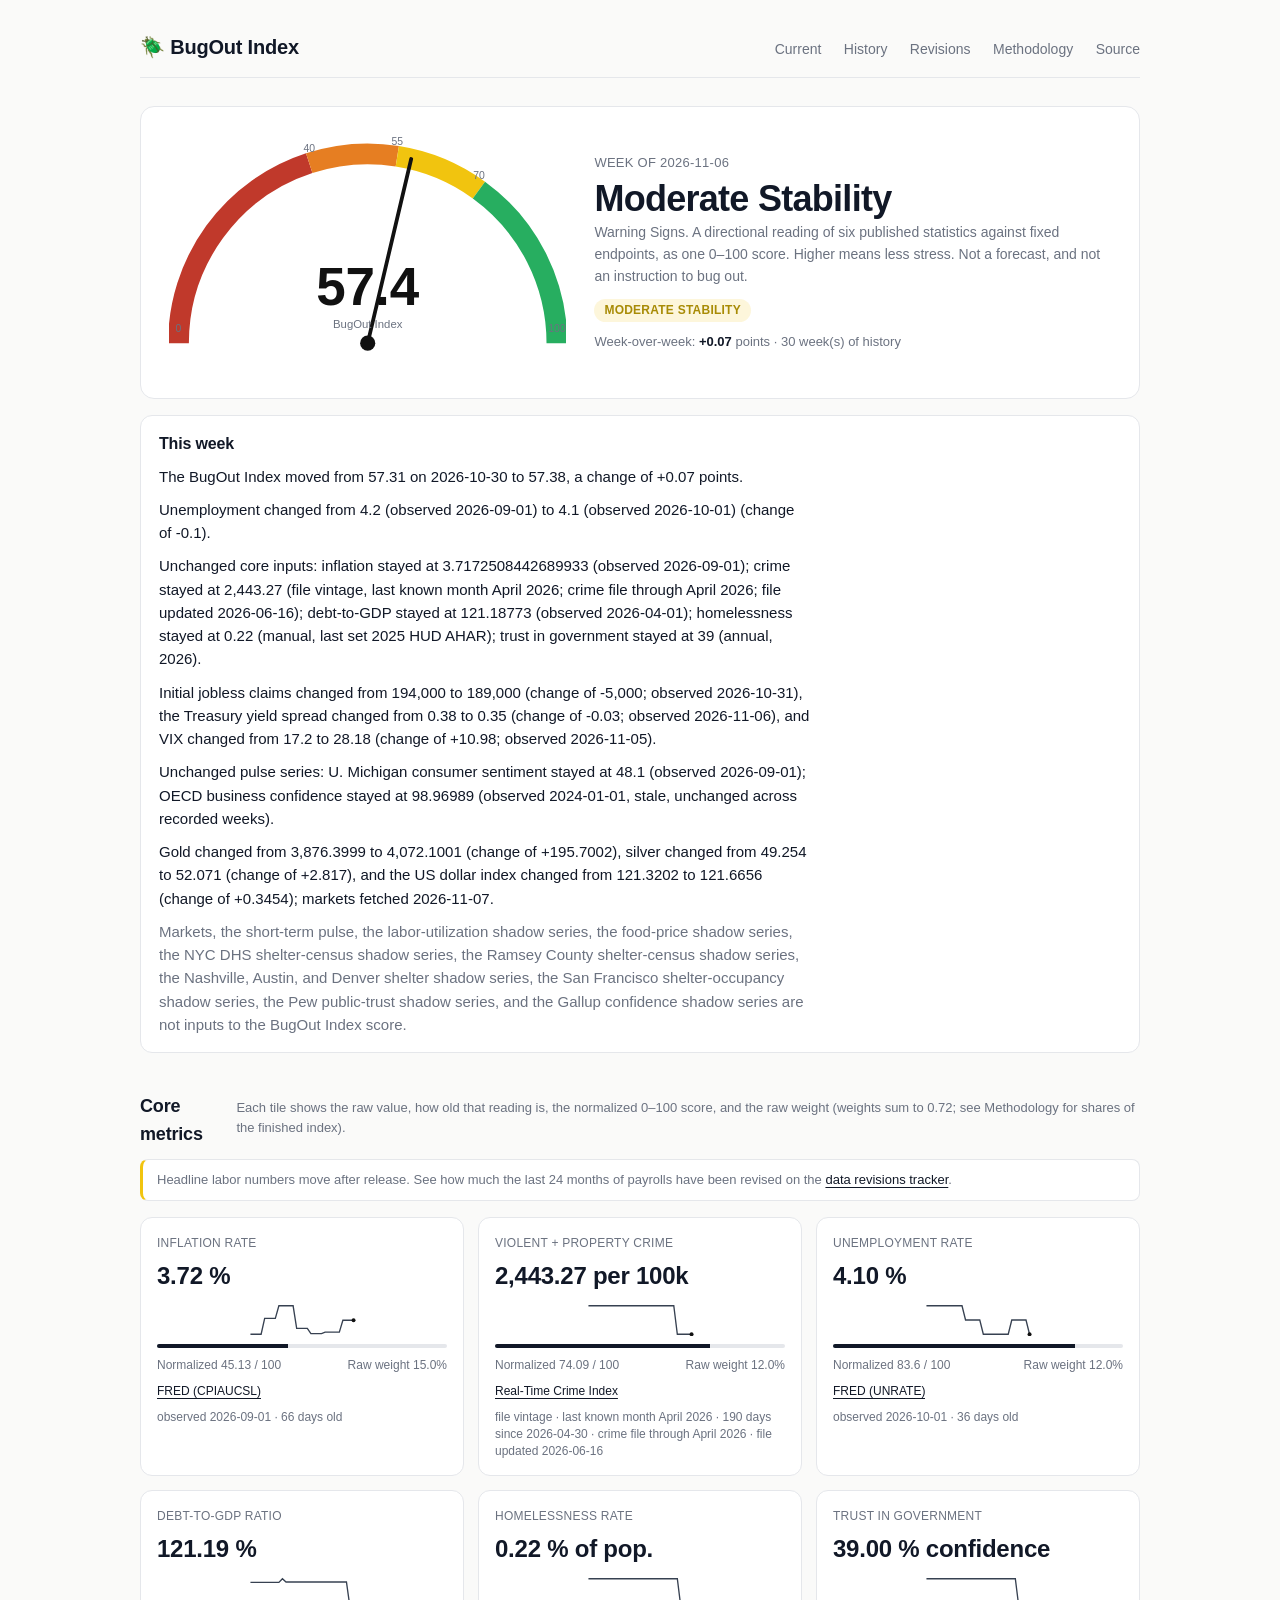
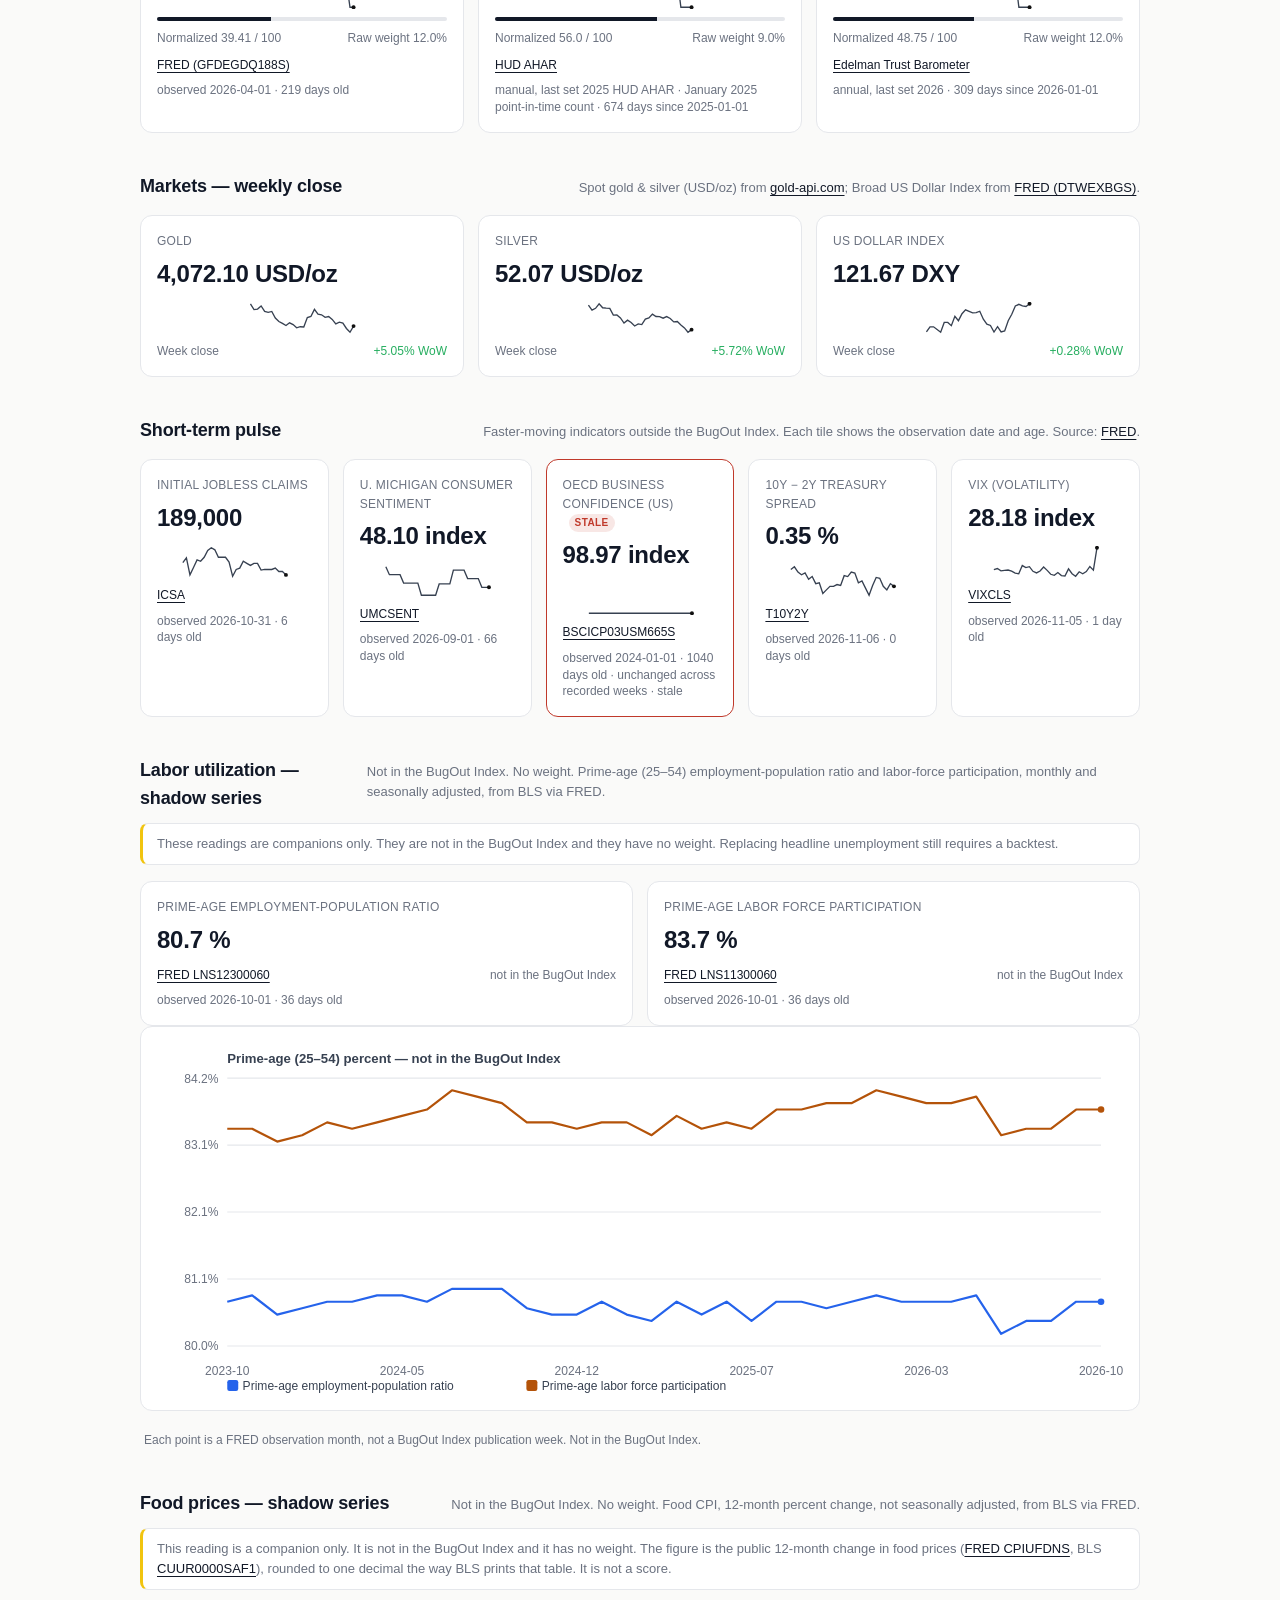
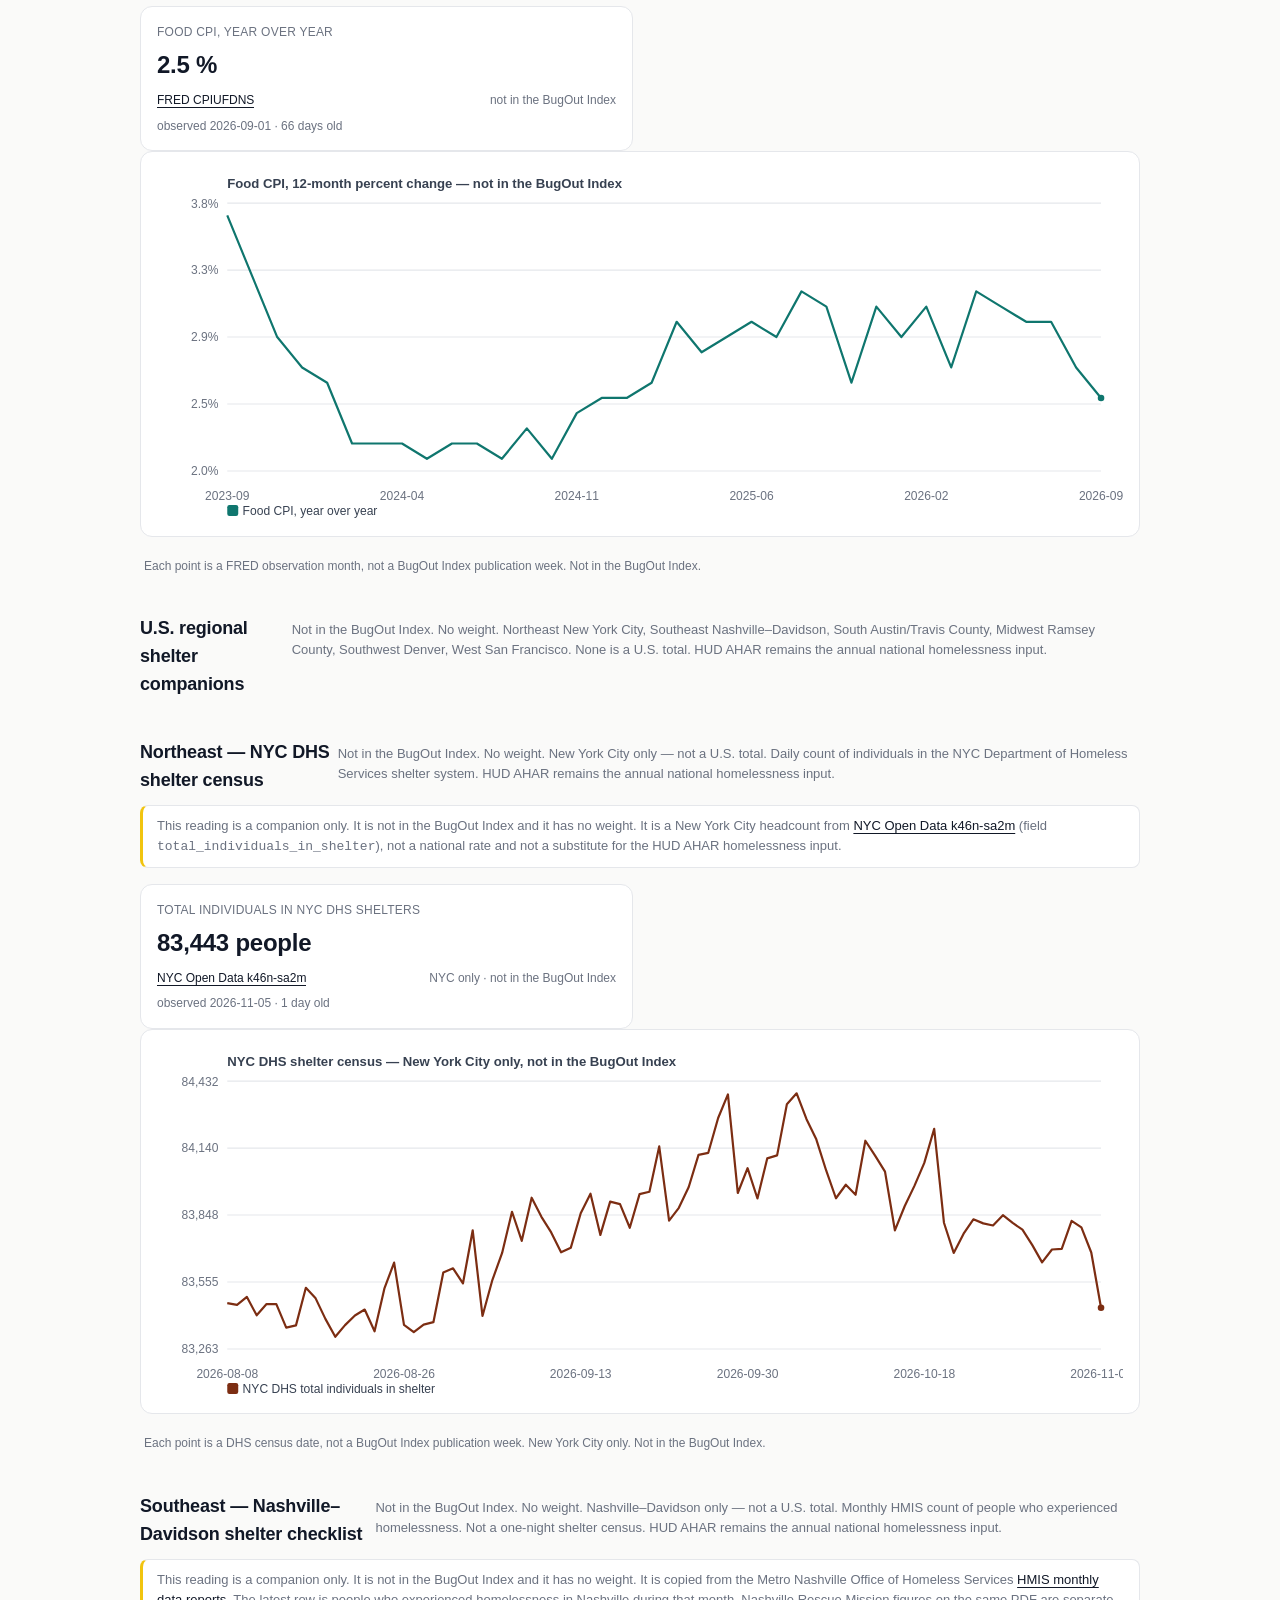
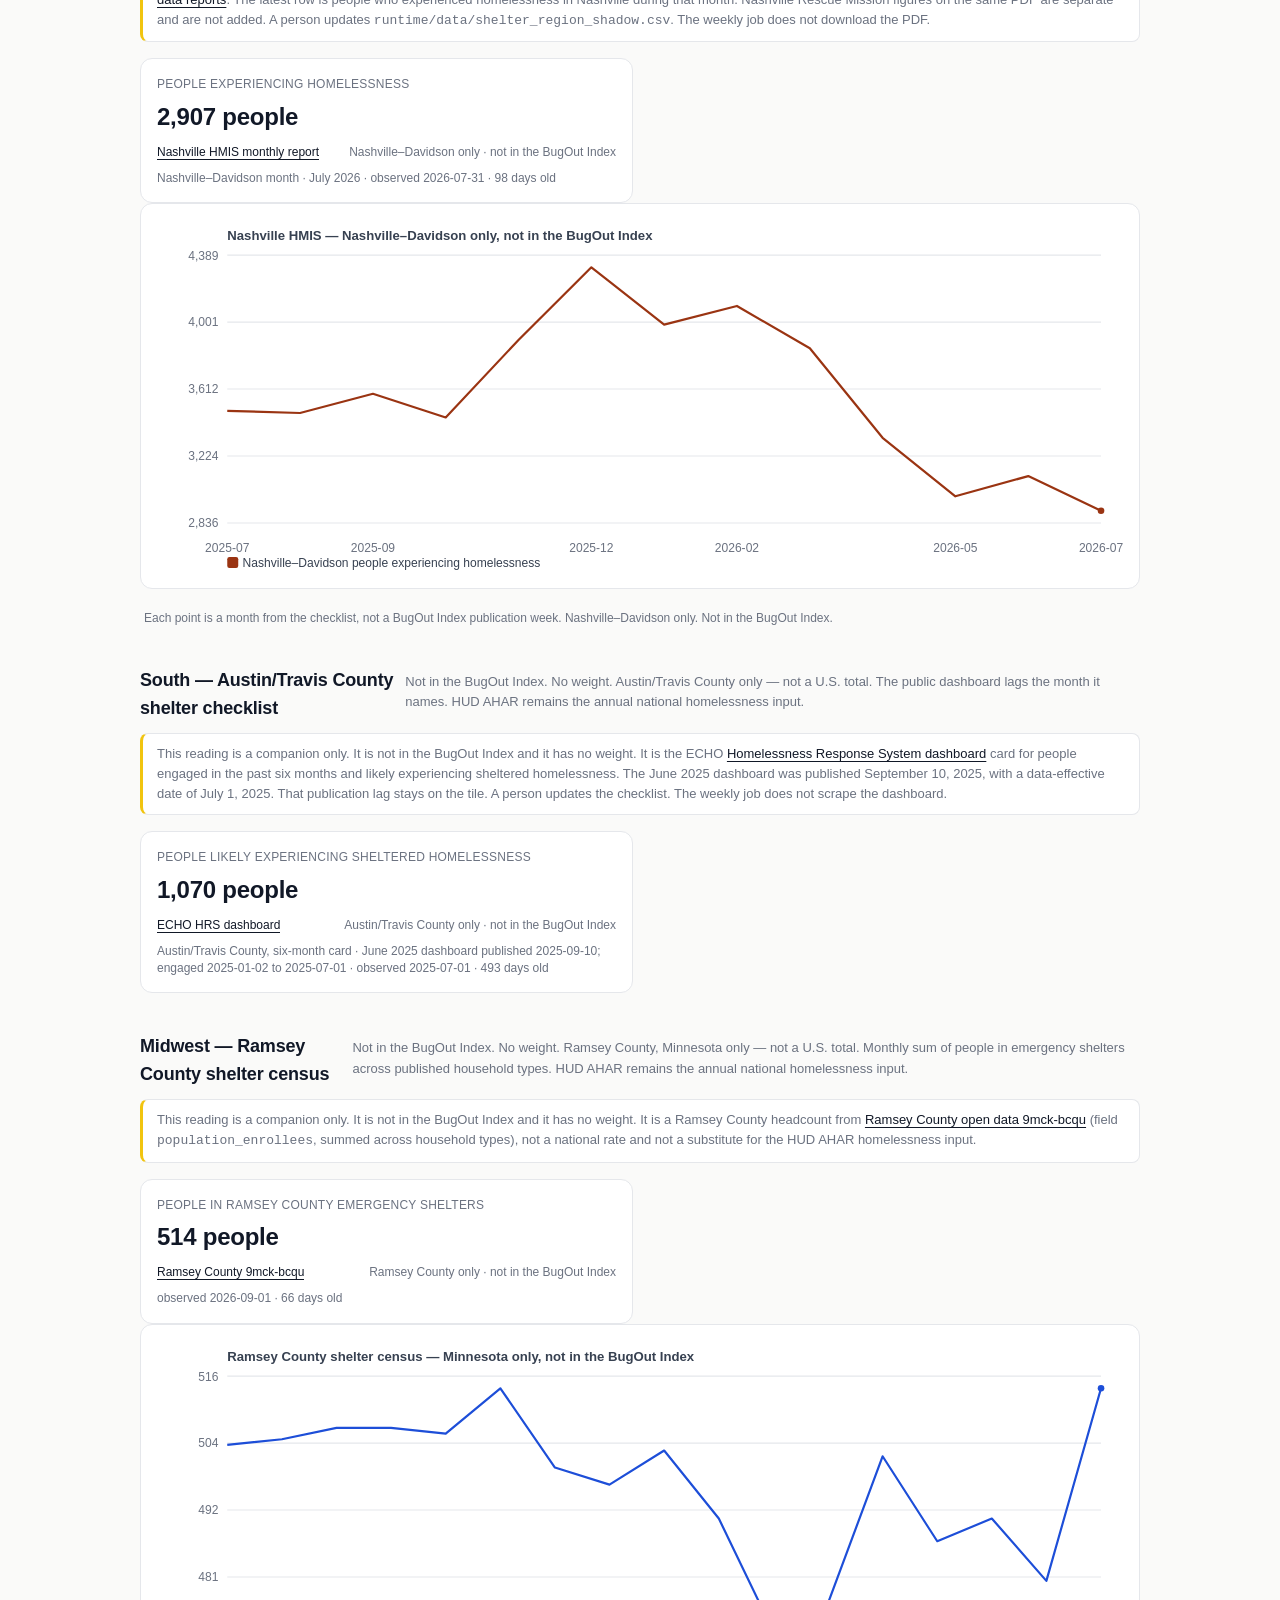
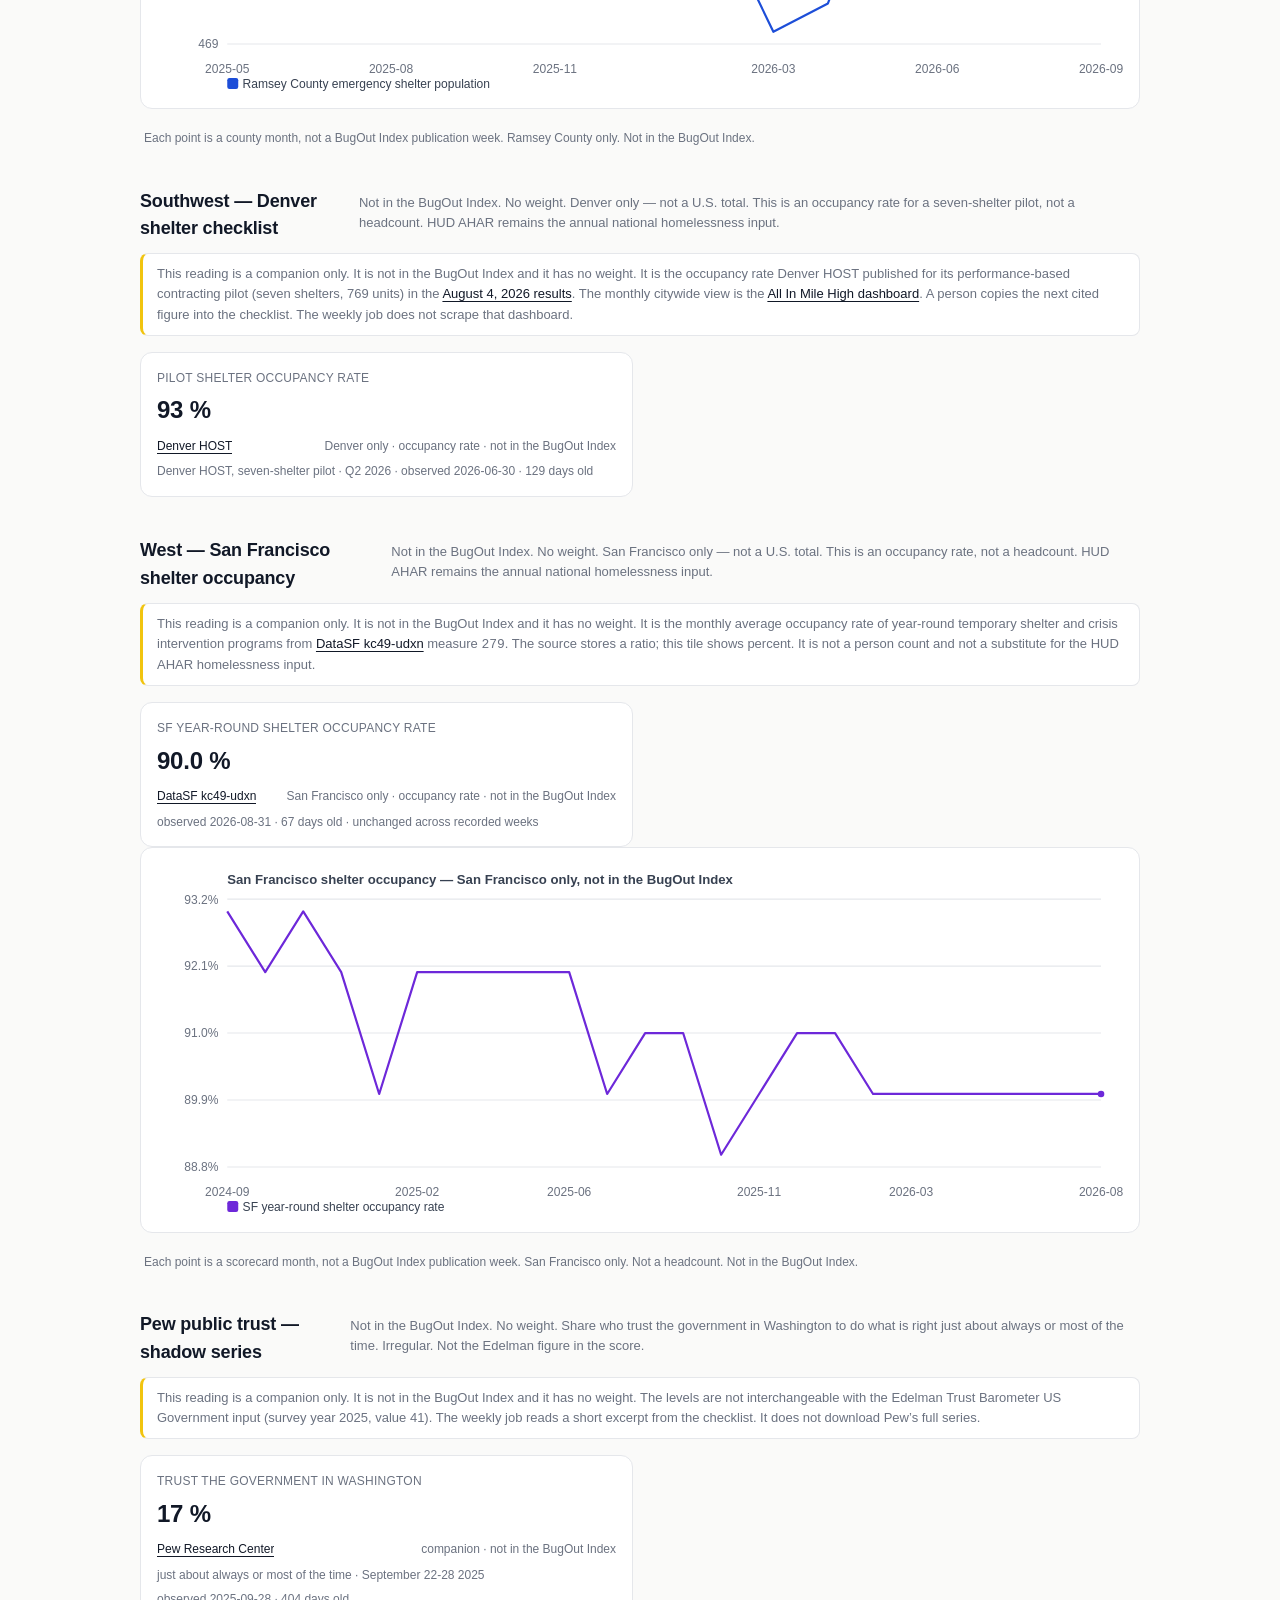
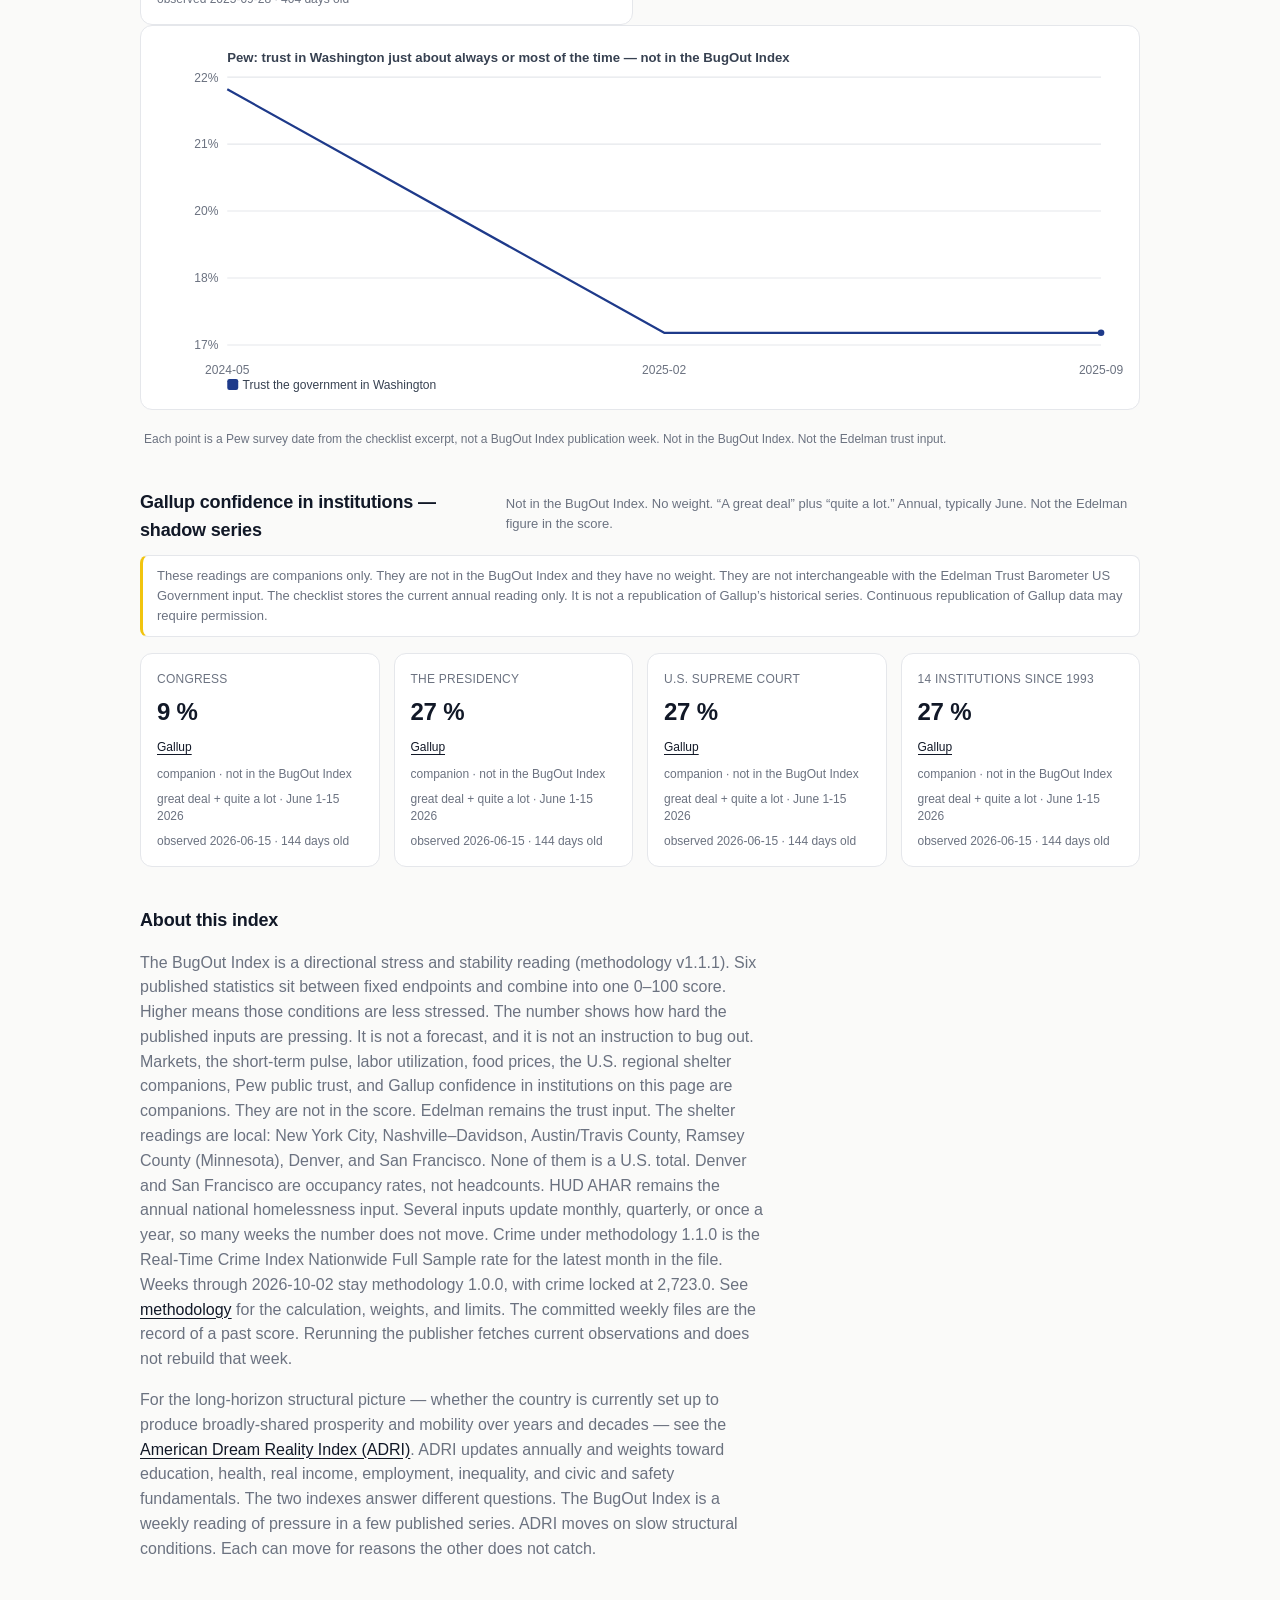
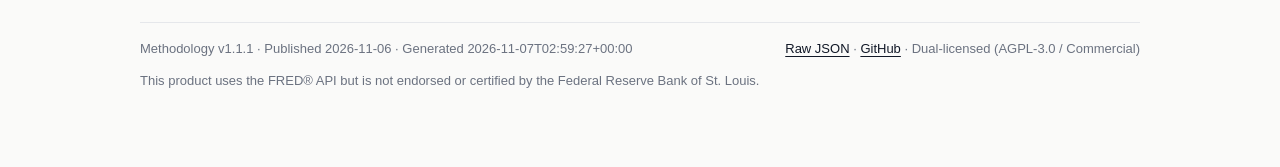
==== commit e246a742: "weekly: BugOut Index update for 2026-11-06" ====
--- a/docs/index.html
+++ b/docs/index.html
@@ -12,7 +12,7 @@
 
     gtag('config', 'G-4HHEH8RGHD');
   </script>
-  <title>BugOut Index — 57.31 · Moderate Stability</title>
+  <title>BugOut Index — 57.38 · Moderate Stability</title>
   <meta name="description" content="The BugOut Index — a weekly directional reading of how hard six published U.S. statistics are pressing, relative to fixed endpoints. Not a forecast.">
   <link rel="icon" href="./favicon.ico" sizes="any">
   <link rel="stylesheet" href="./assets/style.css">
@@ -31,27 +31,27 @@
     </header>
 
 <section class="hero">
-  <div><svg xmlns="http://www.w3.org/2000/svg" viewBox="0 0 420 240" role="img" aria-label="BugOut Index gauge: 57.3"><path d="M10.00,220.00 A200,200 0 0,1 148.20,29.79" stroke="#c0392b" stroke-width="22" fill="none" stroke-linecap="butt"/><path d="M148.20,29.79 A200,200 0 0,1 241.29,22.46" stroke="#e67e22" stroke-width="22" fill="none" stroke-linecap="butt"/><path d="M241.29,22.46 A200,200 0 0,1 327.56,58.20" stroke="#f1c40f" stroke-width="22" fill="none" stroke-linecap="butt"/><path d="M327.56,58.20 A200,200 0 0,1 410.00,220.00" stroke="#27ae60" stroke-width="22" fill="none" stroke-linecap="butt"/><text x="10.0" y="220.0" dy="-12" text-anchor="middle" font-size="11" fill="#6b7280">0</text><text x="148.2" y="29.8" dy="-12" text-anchor="middle" font-size="11" fill="#6b7280">40</text><text x="241.3" y="22.5" dy="-12" text-anchor="middle" font-size="11" fill="#6b7280">55</text><text x="327.6" y="58.2" dy="-12" text-anchor="middle" font-size="11" fill="#6b7280">70</text><text x="410.0" y="220.0" dy="-12" text-anchor="middle" font-size="11" fill="#6b7280">100</text><line x1="210.0" y1="220" x2="255.53" y2="25.25" stroke="#111" stroke-width="4" stroke-linecap="round"/><circle cx="210.0" cy="220" r="8" fill="#111"/><text x="210.0" y="180" text-anchor="middle" font-size="56" font-weight="700" fill="#111">57.3</text><text x="210.0" y="204" text-anchor="middle" font-size="12" fill="#6b7280">BugOut Index</text></svg></div>
+  <div><svg xmlns="http://www.w3.org/2000/svg" viewBox="0 0 420 240" role="img" aria-label="BugOut Index gauge: 57.4"><path d="M10.00,220.00 A200,200 0 0,1 148.20,29.79" stroke="#c0392b" stroke-width="22" fill="none" stroke-linecap="butt"/><path d="M148.20,29.79 A200,200 0 0,1 241.29,22.46" stroke="#e67e22" stroke-width="22" fill="none" stroke-linecap="butt"/><path d="M241.29,22.46 A200,200 0 0,1 327.56,58.20" stroke="#f1c40f" stroke-width="22" fill="none" stroke-linecap="butt"/><path d="M327.56,58.20 A200,200 0 0,1 410.00,220.00" stroke="#27ae60" stroke-width="22" fill="none" stroke-linecap="butt"/><text x="10.0" y="220.0" dy="-12" text-anchor="middle" font-size="11" fill="#6b7280">0</text><text x="148.2" y="29.8" dy="-12" text-anchor="middle" font-size="11" fill="#6b7280">40</text><text x="241.3" y="22.5" dy="-12" text-anchor="middle" font-size="11" fill="#6b7280">55</text><text x="327.6" y="58.2" dy="-12" text-anchor="middle" font-size="11" fill="#6b7280">70</text><text x="410.0" y="220.0" dy="-12" text-anchor="middle" font-size="11" fill="#6b7280">100</text><line x1="210.0" y1="220" x2="255.96" y2="25.35" stroke="#111" stroke-width="4" stroke-linecap="round"/><circle cx="210.0" cy="220" r="8" fill="#111"/><text x="210.0" y="180" text-anchor="middle" font-size="56" font-weight="700" fill="#111">57.4</text><text x="210.0" y="204" text-anchor="middle" font-size="12" fill="#6b7280">BugOut Index</text></svg></div>
   <div>
-    <div class="label">Week of 2026-10-30</div>
+    <div class="label">Week of 2026-11-06</div>
     <h2>Moderate Stability</h2>
     <div class="sub">Warning Signs. A directional reading of six published statistics against fixed endpoints, as one 0–100 score. Higher means less stress. Not a forecast, and not an instruction to bug out.</div>
     <span class="band moderate">Moderate Stability</span>
     <div class="delta">
-        Week-over-week: <strong>+0.12</strong> points
-      · 29 week(s) of history
+        Week-over-week: <strong>+0.07</strong> points
+      · 30 week(s) of history
     </div>
   </div>
 </section>
 
 <section class="week-note" aria-label="What changed this week">
   <h3>This week</h3>
-  <p>The BugOut Index moved from 57.19 on 2026-10-23 to 57.31, a change of +0.12 points.</p>
-  <p>Debt-to-GDP changed from 122.59387 (observed 2026-01-01) to 121.18773 (observed 2026-04-01) (change of -1.40614).</p>
-  <p>Unchanged core inputs: inflation stayed at 3.7172508442689933 (observed 2026-09-01); crime stayed at 2,443.27 (file vintage, last known month April 2026; crime file through April 2026; file updated 2026-06-16); unemployment stayed at 4.2 (observed 2026-09-01); homelessness stayed at 0.22 (manual, last set 2025 HUD AHAR); trust in government stayed at 39 (annual, 2026).</p>
-  <p>The Treasury yield spread changed from 0.31 to 0.38 (change of +0.07; observed 2026-10-30), and VIX changed from 19.03 to 17.2 (change of -1.83; observed 2026-10-29).</p>
-  <p>Unchanged pulse series: initial jobless claims stayed at 194,000 (observed 2026-10-24); U. Michigan consumer sentiment stayed at 48.1 (observed 2026-09-01); OECD business confidence stayed at 98.96989 (observed 2024-01-01, stale, unchanged across recorded weeks).</p>
-  <p>Gold changed from 3,996.8999 to 3,876.3999 (change of -120.5), silver changed from 54.046 to 49.254 (change of -4.792), and the US dollar index changed from 121.4048 to 121.3202 (change of -0.0846); markets fetched 2026-10-31.</p>
+  <p>The BugOut Index moved from 57.31 on 2026-10-30 to 57.38, a change of +0.07 points.</p>
+  <p>Unemployment changed from 4.2 (observed 2026-09-01) to 4.1 (observed 2026-10-01) (change of -0.1).</p>
+  <p>Unchanged core inputs: inflation stayed at 3.7172508442689933 (observed 2026-09-01); crime stayed at 2,443.27 (file vintage, last known month April 2026; crime file through April 2026; file updated 2026-06-16); debt-to-GDP stayed at 121.18773 (observed 2026-04-01); homelessness stayed at 0.22 (manual, last set 2025 HUD AHAR); trust in government stayed at 39 (annual, 2026).</p>
+  <p>Initial jobless claims changed from 194,000 to 189,000 (change of -5,000; observed 2026-10-31), the Treasury yield spread changed from 0.38 to 0.35 (change of -0.03; observed 2026-11-06), and VIX changed from 17.2 to 28.18 (change of +10.98; observed 2026-11-05).</p>
+  <p>Unchanged pulse series: U. Michigan consumer sentiment stayed at 48.1 (observed 2026-09-01); OECD business confidence stayed at 98.96989 (observed 2024-01-01, stale, unchanged across recorded weeks).</p>
+  <p>Gold changed from 3,876.3999 to 4,072.1001 (change of +195.7002), silver changed from 49.254 to 52.071 (change of +2.817), and the US dollar index changed from 121.3202 to 121.6656 (change of +0.3454); markets fetched 2026-11-07.</p>
   <p class="disclaimer">Markets, the short-term pulse, the labor-utilization shadow series, the food-price shadow series, the NYC DHS shelter-census shadow series, the Ramsey County shelter-census shadow series, the Nashville, Austin, and Denver shelter shadow series, the San Francisco shelter-occupancy shadow series, the Pew public-trust shadow series, and the Gallup confidence shadow series are not inputs to the BugOut Index score.</p>
 </section>
 
@@ -67,7 +67,7 @@
   <div class="tile">
     <div class="k">Inflation Rate</div>
     <div class="v">3.72 %</div>
-    <svg xmlns="http://www.w3.org/2000/svg" viewBox="0 0 120 36" class="sparkline"><polyline points="2.0,34.0 6.1,34.0 10.3,34.0 14.4,34.0 18.6,16.1 22.7,16.1 26.9,16.1 31.0,16.1 35.1,2.0 39.3,2.0 43.4,2.0 47.6,2.0 51.7,2.0 55.9,27.5 60.0,27.5 64.1,27.5 68.3,27.5 72.4,33.3 76.6,33.3 80.7,33.3 84.9,33.3 89.0,31.6 93.1,31.6 97.3,31.6 101.4,31.6 105.6,31.6 109.7,18.3 113.9,18.3 118.0,18.3" fill="none" stroke="#374151" stroke-width="1.5"/><circle cx="118.0" cy="18.3" r="2.2" fill="#111"/></svg>
+    <svg xmlns="http://www.w3.org/2000/svg" viewBox="0 0 120 36" class="sparkline"><polyline points="2.0,34.0 6.0,34.0 10.0,34.0 14.0,34.0 18.0,16.1 22.0,16.1 26.0,16.1 30.0,16.1 34.0,2.0 38.0,2.0 42.0,2.0 46.0,2.0 50.0,2.0 54.0,27.5 58.0,27.5 62.0,27.5 66.0,27.5 70.0,33.3 74.0,33.3 78.0,33.3 82.0,33.3 86.0,31.6 90.0,31.6 94.0,31.6 98.0,31.6 102.0,31.6 106.0,18.3 110.0,18.3 114.0,18.3 118.0,18.3" fill="none" stroke="#374151" stroke-width="1.5"/><circle cx="118.0" cy="18.3" r="2.2" fill="#111"/></svg>
     <div class="norm-bar"><span style="width: 45.13%"></span></div>
     <div class="meta">
       <span>Normalized 45.13 / 100</span>
@@ -76,12 +76,12 @@
     <div class="meta">
       <span><a href="https://fred.stlouisfed.org/series/CPIAUCSL">FRED (CPIAUCSL)</a></span>
     </div>
-    <div class="age">observed 2026-09-01 · 59 days old</div>
+    <div class="age">observed 2026-09-01 · 66 days old</div>
   </div>
   <div class="tile">
     <div class="k">Violent + Property Crime</div>
     <div class="v">2,443.27 per 100k</div>
-    <svg xmlns="http://www.w3.org/2000/svg" viewBox="0 0 120 36" class="sparkline"><polyline points="2.0,2.0 6.1,2.0 10.3,2.0 14.4,2.0 18.6,2.0 22.7,2.0 26.9,2.0 31.0,2.0 35.1,2.0 39.3,2.0 43.4,2.0 47.6,2.0 51.7,2.0 55.9,2.0 60.0,2.0 64.1,2.0 68.3,2.0 72.4,2.0 76.6,2.0 80.7,2.0 84.9,2.0 89.0,2.0 93.1,2.0 97.3,2.0 101.4,2.0 105.6,34.0 109.7,34.0 113.9,34.0 118.0,34.0" fill="none" stroke="#374151" stroke-width="1.5"/><circle cx="118.0" cy="34.0" r="2.2" fill="#111"/></svg>
+    <svg xmlns="http://www.w3.org/2000/svg" viewBox="0 0 120 36" class="sparkline"><polyline points="2.0,2.0 6.0,2.0 10.0,2.0 14.0,2.0 18.0,2.0 22.0,2.0 26.0,2.0 30.0,2.0 34.0,2.0 38.0,2.0 42.0,2.0 46.0,2.0 50.0,2.0 54.0,2.0 58.0,2.0 62.0,2.0 66.0,2.0 70.0,2.0 74.0,2.0 78.0,2.0 82.0,2.0 86.0,2.0 90.0,2.0 94.0,2.0 98.0,2.0 102.0,34.0 106.0,34.0 110.0,34.0 114.0,34.0 118.0,34.0" fill="none" stroke="#374151" stroke-width="1.5"/><circle cx="118.0" cy="34.0" r="2.2" fill="#111"/></svg>
     <div class="norm-bar"><span style="width: 74.09%"></span></div>
     <div class="meta">
       <span>Normalized 74.09 / 100</span>
@@ -90,26 +90,26 @@
     <div class="meta">
       <span><a href="https://realtimecrimeindex.com/">Real-Time Crime Index</a></span>
     </div>
-    <div class="age">file vintage · last known month April 2026 · 183 days since 2026-04-30 · crime file through April 2026 · file updated 2026-06-16</div>
+    <div class="age">file vintage · last known month April 2026 · 190 days since 2026-04-30 · crime file through April 2026 · file updated 2026-06-16</div>
   </div>
   <div class="tile">
     <div class="k">Unemployment Rate</div>
-    <div class="v">4.20 %</div>
-    <svg xmlns="http://www.w3.org/2000/svg" viewBox="0 0 120 36" class="sparkline"><polyline points="2.0,2.0 6.1,2.0 10.3,2.0 14.4,2.0 18.6,2.0 22.7,2.0 26.9,2.0 31.0,2.0 35.1,2.0 39.3,2.0 43.4,2.0 47.6,18.0 51.7,18.0 55.9,18.0 60.0,18.0 64.1,18.0 68.3,34.0 72.4,34.0 76.6,34.0 80.7,34.0 84.9,34.0 89.0,34.0 93.1,34.0 97.3,34.0 101.4,18.0 105.6,18.0 109.7,18.0 113.9,18.0 118.0,18.0" fill="none" stroke="#374151" stroke-width="1.5"/><circle cx="118.0" cy="18.0" r="2.2" fill="#111"/></svg>
-    <div class="norm-bar"><span style="width: 83.2%"></span></div>
-    <div class="meta">
-      <span>Normalized 83.2 / 100</span>
+    <div class="v">4.10 %</div>
+    <svg xmlns="http://www.w3.org/2000/svg" viewBox="0 0 120 36" class="sparkline"><polyline points="2.0,2.0 6.0,2.0 10.0,2.0 14.0,2.0 18.0,2.0 22.0,2.0 26.0,2.0 30.0,2.0 34.0,2.0 38.0,2.0 42.0,2.0 46.0,18.0 50.0,18.0 54.0,18.0 58.0,18.0 62.0,18.0 66.0,34.0 70.0,34.0 74.0,34.0 78.0,34.0 82.0,34.0 86.0,34.0 90.0,34.0 94.0,34.0 98.0,18.0 102.0,18.0 106.0,18.0 110.0,18.0 114.0,18.0 118.0,34.0" fill="none" stroke="#374151" stroke-width="1.5"/><circle cx="118.0" cy="34.0" r="2.2" fill="#111"/></svg>
+    <div class="norm-bar"><span style="width: 83.6%"></span></div>
+    <div class="meta">
+      <span>Normalized 83.6 / 100</span>
       <span>Raw weight 12.0%</span>
     </div>
     <div class="meta">
       <span><a href="https://fred.stlouisfed.org/series/UNRATE">FRED (UNRATE)</a></span>
     </div>
-    <div class="age">observed 2026-09-01 · 59 days old</div>
+    <div class="age">observed 2026-10-01 · 36 days old</div>
   </div>
   <div class="tile">
     <div class="k">Debt-to-GDP Ratio</div>
     <div class="v">121.19 %</div>
-    <svg xmlns="http://www.w3.org/2000/svg" viewBox="0 0 120 36" class="sparkline"><polyline points="2.0,6.1 6.1,6.1 10.3,6.1 14.4,6.1 18.6,6.1 22.7,6.1 26.9,6.1 31.0,6.1 35.1,6.1 39.3,2.0 43.4,5.6 47.6,5.6 51.7,5.6 55.9,5.6 60.0,5.6 64.1,5.6 68.3,5.6 72.4,5.6 76.6,5.6 80.7,5.6 84.9,5.6 89.0,5.6 93.1,5.6 97.3,5.6 101.4,5.6 105.6,5.6 109.7,5.6 113.9,5.6 118.0,34.0" fill="none" stroke="#374151" stroke-width="1.5"/><circle cx="118.0" cy="34.0" r="2.2" fill="#111"/></svg>
+    <svg xmlns="http://www.w3.org/2000/svg" viewBox="0 0 120 36" class="sparkline"><polyline points="2.0,6.1 6.0,6.1 10.0,6.1 14.0,6.1 18.0,6.1 22.0,6.1 26.0,6.1 30.0,6.1 34.0,6.1 38.0,2.0 42.0,5.6 46.0,5.6 50.0,5.6 54.0,5.6 58.0,5.6 62.0,5.6 66.0,5.6 70.0,5.6 74.0,5.6 78.0,5.6 82.0,5.6 86.0,5.6 90.0,5.6 94.0,5.6 98.0,5.6 102.0,5.6 106.0,5.6 110.0,5.6 114.0,34.0 118.0,34.0" fill="none" stroke="#374151" stroke-width="1.5"/><circle cx="118.0" cy="34.0" r="2.2" fill="#111"/></svg>
     <div class="norm-bar"><span style="width: 39.41%"></span></div>
     <div class="meta">
       <span>Normalized 39.41 / 100</span>
@@ -118,12 +118,12 @@
     <div class="meta">
       <span><a href="https://fred.stlouisfed.org/series/GFDEGDQ188S">FRED (GFDEGDQ188S)</a></span>
     </div>
-    <div class="age">observed 2026-04-01 · 212 days old</div>
+    <div class="age">observed 2026-04-01 · 219 days old</div>
   </div>
   <div class="tile">
     <div class="k">Homelessness Rate</div>
     <div class="v">0.22 % of pop.</div>
-    <svg xmlns="http://www.w3.org/2000/svg" viewBox="0 0 120 36" class="sparkline"><polyline points="2.0,2.0 6.1,2.0 10.3,2.0 14.4,2.0 18.6,2.0 22.7,2.0 26.9,2.0 31.0,2.0 35.1,2.0 39.3,2.0 43.4,2.0 47.6,2.0 51.7,2.0 55.9,2.0 60.0,2.0 64.1,2.0 68.3,2.0 72.4,2.0 76.6,2.0 80.7,2.0 84.9,2.0 89.0,2.0 93.1,2.0 97.3,2.0 101.4,2.0 105.6,2.0 109.7,34.0 113.9,34.0 118.0,34.0" fill="none" stroke="#374151" stroke-width="1.5"/><circle cx="118.0" cy="34.0" r="2.2" fill="#111"/></svg>
+    <svg xmlns="http://www.w3.org/2000/svg" viewBox="0 0 120 36" class="sparkline"><polyline points="2.0,2.0 6.0,2.0 10.0,2.0 14.0,2.0 18.0,2.0 22.0,2.0 26.0,2.0 30.0,2.0 34.0,2.0 38.0,2.0 42.0,2.0 46.0,2.0 50.0,2.0 54.0,2.0 58.0,2.0 62.0,2.0 66.0,2.0 70.0,2.0 74.0,2.0 78.0,2.0 82.0,2.0 86.0,2.0 90.0,2.0 94.0,2.0 98.0,2.0 102.0,2.0 106.0,34.0 110.0,34.0 114.0,34.0 118.0,34.0" fill="none" stroke="#374151" stroke-width="1.5"/><circle cx="118.0" cy="34.0" r="2.2" fill="#111"/></svg>
     <div class="norm-bar"><span style="width: 56.0%"></span></div>
     <div class="meta">
       <span>Normalized 56.0 / 100</span>
@@ -132,12 +132,12 @@
     <div class="meta">
       <span><a href="https://www.huduser.gov/portal/sites/default/files/pdf/2024-AHAR-Part-1.pdf">HUD AHAR</a></span>
     </div>
-    <div class="age">manual, last set 2025 HUD AHAR · January 2025 point-in-time count · 667 days since 2025-01-01</div>
+    <div class="age">manual, last set 2025 HUD AHAR · January 2025 point-in-time count · 674 days since 2025-01-01</div>
   </div>
   <div class="tile">
     <div class="k">Trust in Government</div>
     <div class="v">39.00 % confidence</div>
-    <svg xmlns="http://www.w3.org/2000/svg" viewBox="0 0 120 36" class="sparkline"><polyline points="2.0,2.0 6.1,2.0 10.3,2.0 14.4,2.0 18.6,2.0 22.7,2.0 26.9,2.0 31.0,2.0 35.1,2.0 39.3,2.0 43.4,2.0 47.6,2.0 51.7,2.0 55.9,2.0 60.0,2.0 64.1,2.0 68.3,2.0 72.4,2.0 76.6,2.0 80.7,2.0 84.9,2.0 89.0,2.0 93.1,2.0 97.3,2.0 101.4,2.0 105.6,2.0 109.7,34.0 113.9,34.0 118.0,34.0" fill="none" stroke="#374151" stroke-width="1.5"/><circle cx="118.0" cy="34.0" r="2.2" fill="#111"/></svg>
+    <svg xmlns="http://www.w3.org/2000/svg" viewBox="0 0 120 36" class="sparkline"><polyline points="2.0,2.0 6.0,2.0 10.0,2.0 14.0,2.0 18.0,2.0 22.0,2.0 26.0,2.0 30.0,2.0 34.0,2.0 38.0,2.0 42.0,2.0 46.0,2.0 50.0,2.0 54.0,2.0 58.0,2.0 62.0,2.0 66.0,2.0 70.0,2.0 74.0,2.0 78.0,2.0 82.0,2.0 86.0,2.0 90.0,2.0 94.0,2.0 98.0,2.0 102.0,2.0 106.0,34.0 110.0,34.0 114.0,34.0 118.0,34.0" fill="none" stroke="#374151" stroke-width="1.5"/><circle cx="118.0" cy="34.0" r="2.2" fill="#111"/></svg>
     <div class="norm-bar"><span style="width: 48.75%"></span></div>
     <div class="meta">
       <span>Normalized 48.75 / 100</span>
@@ -146,7 +146,7 @@
     <div class="meta">
       <span><a href="https://www.edelman.com/trust">Edelman Trust Barometer</a></span>
     </div>
-    <div class="age">annual, last set 2026 · 302 days since 2026-01-01</div>
+    <div class="age">annual, last set 2026 · 309 days since 2026-01-01</div>
   </div>
 </div>
 
@@ -157,39 +157,39 @@
 <div class="grid markets">
   <div class="tile">
     <div class="k">Gold</div>
-    <div class="v">3,876.40 USD/oz</div>
-    <svg xmlns="http://www.w3.org/2000/svg" viewBox="0 0 120 36" class="sparkline"><polyline points="2.0,2.0 6.1,8.5 10.3,8.0 14.4,4.4 18.6,10.6 22.7,11.7 26.9,10.6 31.0,18.0 35.1,21.9 39.3,24.1 43.4,26.5 47.6,23.4 51.7,25.4 55.9,29.0 60.0,27.8 64.1,28.1 68.3,17.5 72.4,16.3 76.6,8.3 80.7,13.6 84.9,14.4 89.0,17.3 93.1,16.3 97.3,19.6 101.4,24.6 105.6,22.7 109.7,23.8 113.9,29.8 118.0,34.0" fill="none" stroke="#374151" stroke-width="1.5"/><circle cx="118.0" cy="34.0" r="2.2" fill="#111"/></svg>
+    <div class="v">4,072.10 USD/oz</div>
+    <svg xmlns="http://www.w3.org/2000/svg" viewBox="0 0 120 36" class="sparkline"><polyline points="2.0,2.0 6.0,8.5 10.0,8.0 14.0,4.4 18.0,10.6 22.0,11.7 26.0,10.6 30.0,18.0 34.0,21.9 38.0,24.1 42.0,26.5 46.0,23.4 50.0,25.4 54.0,29.0 58.0,27.8 62.0,28.1 66.0,17.5 70.0,16.3 74.0,8.3 78.0,13.6 82.0,14.4 86.0,17.3 90.0,16.3 94.0,19.6 98.0,24.6 102.0,22.7 106.0,23.8 110.0,29.8 114.0,34.0 118.0,27.1" fill="none" stroke="#374151" stroke-width="1.5"/><circle cx="118.0" cy="27.1" r="2.2" fill="#111"/></svg>
     <div class="meta">
       <span>Week close</span>
       <span>
-          <span class="delta-down">
-            -3.01% WoW
+          <span class="delta-up">
+            +5.05% WoW
           </span>
       </span>
     </div>
   </div>
   <div class="tile">
     <div class="k">Silver</div>
-    <div class="v">49.25 USD/oz</div>
-    <svg xmlns="http://www.w3.org/2000/svg" viewBox="0 0 120 36" class="sparkline"><polyline points="2.0,3.5 6.1,9.2 10.3,7.1 14.4,2.0 18.6,6.5 22.7,6.9 26.9,7.2 31.0,14.8 35.1,14.6 39.3,17.9 43.4,23.7 47.6,20.4 51.7,23.0 55.9,27.0 60.0,24.7 64.1,25.4 68.3,19.2 72.4,18.0 76.6,13.6 80.7,16.3 84.9,16.5 89.0,18.2 93.1,16.4 97.3,18.5 101.4,22.4 105.6,22.0 109.7,25.9 113.9,29.1 118.0,34.0" fill="none" stroke="#374151" stroke-width="1.5"/><circle cx="118.0" cy="34.0" r="2.2" fill="#111"/></svg>
+    <div class="v">52.07 USD/oz</div>
+    <svg xmlns="http://www.w3.org/2000/svg" viewBox="0 0 120 36" class="sparkline"><polyline points="2.0,3.5 6.0,9.2 10.0,7.1 14.0,2.0 18.0,6.5 22.0,6.9 26.0,7.2 30.0,14.8 34.0,14.6 38.0,17.9 42.0,23.7 46.0,20.4 50.0,23.0 54.0,27.0 58.0,24.7 62.0,25.4 66.0,19.2 70.0,18.0 74.0,13.6 78.0,16.3 82.0,16.5 86.0,18.2 90.0,16.4 94.0,18.5 98.0,22.4 102.0,22.0 106.0,25.9 110.0,29.1 114.0,34.0 118.0,31.1" fill="none" stroke="#374151" stroke-width="1.5"/><circle cx="118.0" cy="31.1" r="2.2" fill="#111"/></svg>
     <div class="meta">
       <span>Week close</span>
       <span>
-          <span class="delta-down">
-            -8.87% WoW
+          <span class="delta-up">
+            +5.72% WoW
           </span>
       </span>
     </div>
   </div>
   <div class="tile">
     <div class="k">US Dollar Index</div>
-    <div class="v">121.32 DXY</div>
-    <svg xmlns="http://www.w3.org/2000/svg" viewBox="0 0 120 36" class="sparkline"><polyline points="2.0,33.6 6.1,27.8 10.3,27.8 14.4,30.8 18.6,34.0 22.7,22.8 26.9,22.8 31.0,26.5 35.1,15.6 39.3,20.8 43.4,12.8 47.6,8.4 51.7,10.2 55.9,11.9 60.0,11.6 64.1,10.0 68.3,19.1 72.4,24.8 76.6,26.2 80.7,33.8 84.9,27.6 89.0,33.7 93.1,32.4 97.3,20.8 101.4,13.4 105.6,4.0 109.7,2.0 113.9,3.8 118.0,4.5" fill="none" stroke="#374151" stroke-width="1.5"/><circle cx="118.0" cy="4.5" r="2.2" fill="#111"/></svg>
+    <div class="v">121.67 DXY</div>
+    <svg xmlns="http://www.w3.org/2000/svg" viewBox="0 0 120 36" class="sparkline"><polyline points="2.0,33.6 6.0,27.9 10.0,27.9 14.0,30.9 18.0,34.0 22.0,23.0 26.0,23.0 30.0,26.6 34.0,16.0 38.0,21.0 42.0,13.2 46.0,8.9 50.0,10.6 54.0,12.2 58.0,12.0 62.0,10.4 66.0,19.3 70.0,24.9 74.0,26.4 78.0,33.8 82.0,27.7 86.0,33.7 90.0,32.5 94.0,21.0 98.0,13.8 102.0,4.5 106.0,2.6 110.0,4.3 114.0,5.0 118.0,2.0" fill="none" stroke="#374151" stroke-width="1.5"/><circle cx="118.0" cy="2.0" r="2.2" fill="#111"/></svg>
     <div class="meta">
       <span>Week close</span>
       <span>
-          <span class="delta-down">
-            -0.07% WoW
+          <span class="delta-up">
+            +0.28% WoW
           </span>
       </span>
     </div>
@@ -203,48 +203,48 @@
 <div class="grid pulse">
   <div class="tile">
     <div class="k">Initial Jobless Claims</div>
-    <div class="v">194,000</div>
-    <svg xmlns="http://www.w3.org/2000/svg" viewBox="0 0 120 36" class="sparkline"><polyline points="2.0,18.8 6.1,13.4 10.3,32.5 14.4,24.1 18.6,15.7 22.7,17.2 26.9,12.7 31.0,5.0 35.1,2.0 39.3,4.3 43.4,12.7 47.6,12.7 51.7,12.7 55.9,18.0 60.0,34.0 64.1,26.4 68.3,24.9 72.4,17.2 76.6,19.5 80.7,21.8 84.9,19.5 89.0,19.5 93.1,27.1 97.3,26.4 101.4,26.4 105.6,26.4 109.7,24.9 113.9,28.7 118.0,28.7" fill="none" stroke="#374151" stroke-width="1.5"/><circle cx="118.0" cy="28.7" r="2.2" fill="#111"/></svg>
+    <div class="v">189,000</div>
+    <svg xmlns="http://www.w3.org/2000/svg" viewBox="0 0 120 36" class="sparkline"><polyline points="2.0,18.8 6.0,13.4 10.0,32.5 14.0,24.1 18.0,15.7 22.0,17.2 26.0,12.7 30.0,5.0 34.0,2.0 38.0,4.3 42.0,12.7 46.0,12.7 50.0,12.7 54.0,18.0 58.0,34.0 62.0,26.4 66.0,24.9 70.0,17.2 74.0,19.5 78.0,21.8 82.0,19.5 86.0,19.5 90.0,27.1 94.0,26.4 98.0,26.4 102.0,26.4 106.0,24.9 110.0,28.7 114.0,28.7 118.0,32.5" fill="none" stroke="#374151" stroke-width="1.5"/><circle cx="118.0" cy="32.5" r="2.2" fill="#111"/></svg>
     <div class="meta">
       <span><a href="https://fred.stlouisfed.org/series/ICSA">ICSA</a></span>
     </div>
-    <div class="age">observed 2026-10-24 · 6 days old</div>
+    <div class="age">observed 2026-10-31 · 6 days old</div>
   </div>
   <div class="tile">
     <div class="k">U. Michigan Consumer Sentiment</div>
     <div class="v">48.10 index</div>
-    <svg xmlns="http://www.w3.org/2000/svg" viewBox="0 0 120 36" class="sparkline"><polyline points="2.0,2.0 6.1,10.9 10.3,10.9 14.4,10.9 18.6,10.9 22.7,20.4 26.9,20.4 31.0,20.4 35.1,20.4 39.3,20.4 43.4,34.0 47.6,34.0 51.7,34.0 55.9,34.0 60.0,34.0 64.1,21.3 68.3,21.3 72.4,21.3 76.6,21.3 80.7,5.8 84.9,5.8 89.0,5.8 93.1,5.8 97.3,15.3 101.4,15.3 105.6,15.3 109.7,15.3 113.9,25.1 118.0,25.1" fill="none" stroke="#374151" stroke-width="1.5"/><circle cx="118.0" cy="25.1" r="2.2" fill="#111"/></svg>
+    <svg xmlns="http://www.w3.org/2000/svg" viewBox="0 0 120 36" class="sparkline"><polyline points="2.0,2.0 6.0,10.9 10.0,10.9 14.0,10.9 18.0,10.9 22.0,20.4 26.0,20.4 30.0,20.4 34.0,20.4 38.0,20.4 42.0,34.0 46.0,34.0 50.0,34.0 54.0,34.0 58.0,34.0 62.0,21.3 66.0,21.3 70.0,21.3 74.0,21.3 78.0,5.8 82.0,5.8 86.0,5.8 90.0,5.8 94.0,15.3 98.0,15.3 102.0,15.3 106.0,15.3 110.0,25.1 114.0,25.1 118.0,25.1" fill="none" stroke="#374151" stroke-width="1.5"/><circle cx="118.0" cy="25.1" r="2.2" fill="#111"/></svg>
     <div class="meta">
       <span><a href="https://fred.stlouisfed.org/series/UMCSENT">UMCSENT</a></span>
     </div>
-    <div class="age">observed 2026-09-01 · 59 days old</div>
+    <div class="age">observed 2026-09-01 · 66 days old</div>
   </div>
   <div class="tile stale">
     <div class="k">OECD Business Confidence (US) <span class="badge-stale">Stale</span></div>
     <div class="v">98.97 index</div>
-    <svg xmlns="http://www.w3.org/2000/svg" viewBox="0 0 120 36" class="sparkline"><polyline points="2.0,34.0 6.1,34.0 10.3,34.0 14.4,34.0 18.6,34.0 22.7,34.0 26.9,34.0 31.0,34.0 35.1,34.0 39.3,34.0 43.4,34.0 47.6,34.0 51.7,34.0 55.9,34.0 60.0,34.0 64.1,34.0 68.3,34.0 72.4,34.0 76.6,34.0 80.7,34.0 84.9,34.0 89.0,34.0 93.1,34.0 97.3,34.0 101.4,34.0 105.6,34.0 109.7,34.0 113.9,34.0 118.0,34.0" fill="none" stroke="#374151" stroke-width="1.5"/><circle cx="118.0" cy="34.0" r="2.2" fill="#111"/></svg>
+    <svg xmlns="http://www.w3.org/2000/svg" viewBox="0 0 120 36" class="sparkline"><polyline points="2.0,34.0 6.0,34.0 10.0,34.0 14.0,34.0 18.0,34.0 22.0,34.0 26.0,34.0 30.0,34.0 34.0,34.0 38.0,34.0 42.0,34.0 46.0,34.0 50.0,34.0 54.0,34.0 58.0,34.0 62.0,34.0 66.0,34.0 70.0,34.0 74.0,34.0 78.0,34.0 82.0,34.0 86.0,34.0 90.0,34.0 94.0,34.0 98.0,34.0 102.0,34.0 106.0,34.0 110.0,34.0 114.0,34.0 118.0,34.0" fill="none" stroke="#374151" stroke-width="1.5"/><circle cx="118.0" cy="34.0" r="2.2" fill="#111"/></svg>
     <div class="meta">
       <span><a href="https://fred.stlouisfed.org/series/BSCICP03USM665S">BSCICP03USM665S</a></span>
     </div>
-    <div class="age">observed 2024-01-01 · 1033 days old · unchanged across recorded weeks · stale</div>
+    <div class="age">observed 2024-01-01 · 1040 days old · unchanged across recorded weeks · stale</div>
   </div>
   <div class="tile">
     <div class="k">10y − 2y Treasury Spread</div>
-    <div class="v">0.38 %</div>
-    <svg xmlns="http://www.w3.org/2000/svg" viewBox="0 0 120 36" class="sparkline"><polyline points="2.0,5.0 6.1,2.0 10.3,8.0 14.4,11.0 18.6,9.0 22.7,16.0 26.9,13.0 31.0,21.0 35.1,20.0 39.3,32.0 43.4,28.0 47.6,24.0 51.7,24.0 55.9,22.0 60.0,23.0 64.1,12.0 68.3,13.0 72.4,8.0 76.6,9.0 80.7,20.0 84.9,18.0 89.0,26.0 93.1,34.0 97.3,23.0 101.4,14.0 105.6,15.0 109.7,24.0 113.9,28.0 118.0,21.0" fill="none" stroke="#374151" stroke-width="1.5"/><circle cx="118.0" cy="21.0" r="2.2" fill="#111"/></svg>
+    <div class="v">0.35 %</div>
+    <svg xmlns="http://www.w3.org/2000/svg" viewBox="0 0 120 36" class="sparkline"><polyline points="2.0,5.0 6.0,2.0 10.0,8.0 14.0,11.0 18.0,9.0 22.0,16.0 26.0,13.0 30.0,21.0 34.0,20.0 38.0,32.0 42.0,28.0 46.0,24.0 50.0,24.0 54.0,22.0 58.0,23.0 62.0,12.0 66.0,13.0 70.0,8.0 74.0,9.0 78.0,20.0 82.0,18.0 86.0,26.0 90.0,34.0 94.0,23.0 98.0,14.0 102.0,15.0 106.0,24.0 110.0,28.0 114.0,21.0 118.0,24.0" fill="none" stroke="#374151" stroke-width="1.5"/><circle cx="118.0" cy="24.0" r="2.2" fill="#111"/></svg>
     <div class="meta">
       <span><a href="https://fred.stlouisfed.org/series/T10Y2Y">T10Y2Y</a></span>
     </div>
-    <div class="age">observed 2026-10-30 · 0 days old</div>
+    <div class="age">observed 2026-11-06 · 0 days old</div>
   </div>
   <div class="tile">
     <div class="k">VIX (Volatility)</div>
-    <div class="v">17.20 index</div>
-    <svg xmlns="http://www.w3.org/2000/svg" viewBox="0 0 120 36" class="sparkline"><polyline points="2.0,14.0 6.1,10.7 10.3,17.6 14.4,16.4 18.6,15.3 22.7,18.4 26.9,24.6 31.0,26.7 35.1,2.0 39.3,8.1 43.4,5.4 47.6,19.4 51.7,24.0 55.9,18.6 60.0,6.5 64.1,16.4 68.3,28.2 72.4,31.4 76.6,23.0 80.7,32.2 84.9,33.3 89.0,11.8 93.1,26.5 97.3,34.0 101.4,20.7 105.6,26.7 109.7,20.2 113.9,4.5 118.0,15.7" fill="none" stroke="#374151" stroke-width="1.5"/><circle cx="118.0" cy="15.7" r="2.2" fill="#111"/></svg>
+    <div class="v">28.18 index</div>
+    <svg xmlns="http://www.w3.org/2000/svg" viewBox="0 0 120 36" class="sparkline"><polyline points="2.0,26.5 6.0,25.3 10.0,27.9 14.0,27.4 18.0,27.0 22.0,28.2 26.0,30.5 30.0,31.3 34.0,22.0 38.0,24.3 42.0,23.3 46.0,28.5 50.0,30.3 54.0,28.2 58.0,23.7 62.0,27.4 66.0,31.8 70.0,33.0 74.0,29.9 78.0,33.3 82.0,33.7 86.0,25.7 90.0,31.2 94.0,34.0 98.0,29.0 102.0,31.3 106.0,28.8 110.0,23.0 114.0,27.2 118.0,2.0" fill="none" stroke="#374151" stroke-width="1.5"/><circle cx="118.0" cy="2.0" r="2.2" fill="#111"/></svg>
     <div class="meta">
       <span><a href="https://fred.stlouisfed.org/series/VIXCLS">VIXCLS</a></span>
     </div>
-    <div class="age">observed 2026-10-29 · 1 day old</div>
+    <div class="age">observed 2026-11-05 · 1 day old</div>
   </div>
 </div>
 
@@ -264,7 +264,7 @@
       <span><a href="https://fred.stlouisfed.org/series/LNS12300060">FRED LNS12300060</a></span>
       <span>not in the BugOut Index</span>
     </div>
-    <div class="age">observed 2026-09-01 · 59 days old</div>
+    <div class="age">observed 2026-10-01 · 36 days old</div>
   </div>
   <div class="tile">
     <div class="k">Prime-age labor force participation</div>
@@ -273,10 +273,10 @@
       <span><a href="https://fred.stlouisfed.org/series/LNS11300060">FRED LNS11300060</a></span>
       <span>not in the BugOut Index</span>
     </div>
-    <div class="age">observed 2026-09-01 · 59 days old</div>
-  </div>
-</div>
-<div class="chart-card"><svg xmlns="http://www.w3.org/2000/svg" viewBox="0 0 880 320" role="img" class="chart-multiline"><text x="64" y="18" font-size="12" fill="#374151" font-weight="600">Prime-age (25–54) percent — not in the BugOut Index</text><line x1="64" y1="32.0" x2="860" y2="32.0" stroke="#e5e7eb" stroke-width="1"/><line x1="64" y1="93.0" x2="860" y2="93.0" stroke="#e5e7eb" stroke-width="1"/><line x1="64" y1="154.0" x2="860" y2="154.0" stroke="#e5e7eb" stroke-width="1"/><line x1="64" y1="215.0" x2="860" y2="215.0" stroke="#e5e7eb" stroke-width="1"/><line x1="64" y1="276.0" x2="860" y2="276.0" stroke="#e5e7eb" stroke-width="1"/><text x="56" y="36.0" text-anchor="end" font-size="11" fill="#6b7280">84.2%</text><text x="56" y="97.0" text-anchor="end" font-size="11" fill="#6b7280">83.1%</text><text x="56" y="158.0" text-anchor="end" font-size="11" fill="#6b7280">82.1%</text><text x="56" y="219.0" text-anchor="end" font-size="11" fill="#6b7280">81.1%</text><text x="56" y="280.0" text-anchor="end" font-size="11" fill="#6b7280">80.0%</text><text x="64.0" y="302" text-anchor="middle" font-size="11" fill="#6b7280">2023-09</text><text x="223.2" y="302" text-anchor="middle" font-size="11" fill="#6b7280">2024-04</text><text x="382.4" y="302" text-anchor="middle" font-size="11" fill="#6b7280">2024-11</text><text x="541.6" y="302" text-anchor="middle" font-size="11" fill="#6b7280">2025-06</text><text x="700.8" y="302" text-anchor="middle" font-size="11" fill="#6b7280">2026-02</text><text x="860.0" y="302" text-anchor="middle" font-size="11" fill="#6b7280">2026-09</text><polyline points="64.0,229.9 86.7,235.7 109.5,229.9 132.2,247.4 155.0,241.6 177.7,235.7 200.5,235.7 223.2,229.9 245.9,229.9 268.7,235.7 291.4,224.0 314.2,224.0 336.9,224.0 359.7,241.6 382.4,247.4 405.1,247.4 427.9,235.7 450.6,247.4 473.4,253.2 496.1,235.7 518.9,247.4 541.6,235.7 564.3,253.2 587.1,235.7 609.8,235.7 632.6,241.6 655.3,235.7 678.1,229.9 700.8,235.7 723.5,235.7 746.3,235.7 769.0,229.9 791.8,264.9 814.5,253.2 837.3,253.2 860.0,235.7" fill="none" stroke="#2563eb" stroke-width="2" stroke-linejoin="round"/><circle cx="860.0" cy="235.7" r="3" fill="#2563eb"/><polyline points="64.0,72.3 86.7,78.1 109.5,78.1 132.2,89.8 155.0,84.0 177.7,72.3 200.5,78.1 223.2,72.3 245.9,66.4 268.7,60.6 291.4,43.1 314.2,48.9 336.9,54.8 359.7,72.3 382.4,72.3 405.1,78.1 427.9,72.3 450.6,72.3 473.4,84.0 496.1,66.4 518.9,78.1 541.6,72.3 564.3,78.1 587.1,60.6 609.8,60.6 632.6,54.8 655.3,54.8 678.1,43.1 700.8,48.9 723.5,54.8 746.3,54.8 769.0,48.9 791.8,84.0 814.5,78.1 837.3,78.1 860.0,60.6" fill="none" stroke="#b45309" stroke-width="2" stroke-linejoin="round"/><circle cx="860.0" cy="60.6" r="3" fill="#b45309"/><rect x="64" y="307" width="10" height="10" fill="#2563eb" rx="2"/><text x="78" y="316" font-size="11" fill="#374151">Prime-age employment-population ratio</text><rect x="336.5" y="307" width="10" height="10" fill="#b45309" rx="2"/><text x="350.5" y="316" font-size="11" fill="#374151">Prime-age labor force participation</text></svg></div>
+    <div class="age">observed 2026-10-01 · 36 days old</div>
+  </div>
+</div>
+<div class="chart-card"><svg xmlns="http://www.w3.org/2000/svg" viewBox="0 0 880 320" role="img" class="chart-multiline"><text x="64" y="18" font-size="12" fill="#374151" font-weight="600">Prime-age (25–54) percent — not in the BugOut Index</text><line x1="64" y1="32.0" x2="860" y2="32.0" stroke="#e5e7eb" stroke-width="1"/><line x1="64" y1="93.0" x2="860" y2="93.0" stroke="#e5e7eb" stroke-width="1"/><line x1="64" y1="154.0" x2="860" y2="154.0" stroke="#e5e7eb" stroke-width="1"/><line x1="64" y1="215.0" x2="860" y2="215.0" stroke="#e5e7eb" stroke-width="1"/><line x1="64" y1="276.0" x2="860" y2="276.0" stroke="#e5e7eb" stroke-width="1"/><text x="56" y="36.0" text-anchor="end" font-size="11" fill="#6b7280">84.2%</text><text x="56" y="97.0" text-anchor="end" font-size="11" fill="#6b7280">83.1%</text><text x="56" y="158.0" text-anchor="end" font-size="11" fill="#6b7280">82.1%</text><text x="56" y="219.0" text-anchor="end" font-size="11" fill="#6b7280">81.1%</text><text x="56" y="280.0" text-anchor="end" font-size="11" fill="#6b7280">80.0%</text><text x="64.0" y="302" text-anchor="middle" font-size="11" fill="#6b7280">2023-10</text><text x="223.2" y="302" text-anchor="middle" font-size="11" fill="#6b7280">2024-05</text><text x="382.4" y="302" text-anchor="middle" font-size="11" fill="#6b7280">2024-12</text><text x="541.6" y="302" text-anchor="middle" font-size="11" fill="#6b7280">2025-07</text><text x="700.8" y="302" text-anchor="middle" font-size="11" fill="#6b7280">2026-03</text><text x="860.0" y="302" text-anchor="middle" font-size="11" fill="#6b7280">2026-10</text><polyline points="64.0,235.7 86.7,229.9 109.5,247.4 132.2,241.6 155.0,235.7 177.7,235.7 200.5,229.9 223.2,229.9 245.9,235.7 268.7,224.0 291.4,224.0 314.2,224.0 336.9,241.6 359.7,247.4 382.4,247.4 405.1,235.7 427.9,247.4 450.6,253.2 473.4,235.7 496.1,247.4 518.9,235.7 541.6,253.2 564.3,235.7 587.1,235.7 609.8,241.6 632.6,235.7 655.3,229.9 678.1,235.7 700.8,235.7 723.5,235.7 746.3,229.9 769.0,264.9 791.8,253.2 814.5,253.2 837.3,235.7 860.0,235.7" fill="none" stroke="#2563eb" stroke-width="2" stroke-linejoin="round"/><circle cx="860.0" cy="235.7" r="3" fill="#2563eb"/><polyline points="64.0,78.1 86.7,78.1 109.5,89.8 132.2,84.0 155.0,72.3 177.7,78.1 200.5,72.3 223.2,66.4 245.9,60.6 268.7,43.1 291.4,48.9 314.2,54.8 336.9,72.3 359.7,72.3 382.4,78.1 405.1,72.3 427.9,72.3 450.6,84.0 473.4,66.4 496.1,78.1 518.9,72.3 541.6,78.1 564.3,60.6 587.1,60.6 609.8,54.8 632.6,54.8 655.3,43.1 678.1,48.9 700.8,54.8 723.5,54.8 746.3,48.9 769.0,84.0 791.8,78.1 814.5,78.1 837.3,60.6 860.0,60.6" fill="none" stroke="#b45309" stroke-width="2" stroke-linejoin="round"/><circle cx="860.0" cy="60.6" r="3" fill="#b45309"/><rect x="64" y="307" width="10" height="10" fill="#2563eb" rx="2"/><text x="78" y="316" font-size="11" fill="#374151">Prime-age employment-population ratio</text><rect x="336.5" y="307" width="10" height="10" fill="#b45309" rx="2"/><text x="350.5" y="316" font-size="11" fill="#374151">Prime-age labor force participation</text></svg></div>
 <p class="chart-caption">Each point is a FRED observation month, not a BugOut Index publication week. Not in the BugOut Index.</p>
 
 <div class="section-title">
@@ -298,7 +298,7 @@
       <span><a href="https://fred.stlouisfed.org/series/CPIUFDNS">FRED CPIUFDNS</a></span>
       <span>not in the BugOut Index</span>
     </div>
-    <div class="age">observed 2026-09-01 · 59 days old</div>
+    <div class="age">observed 2026-09-01 · 66 days old</div>
   </div>
 </div>
 <div class="chart-card"><svg xmlns="http://www.w3.org/2000/svg" viewBox="0 0 880 320" role="img" class="chart-multiline"><text x="64" y="18" font-size="12" fill="#374151" font-weight="600">Food CPI, 12-month percent change — not in the BugOut Index</text><line x1="64" y1="32.0" x2="860" y2="32.0" stroke="#e5e7eb" stroke-width="1"/><line x1="64" y1="93.0" x2="860" y2="93.0" stroke="#e5e7eb" stroke-width="1"/><line x1="64" y1="154.0" x2="860" y2="154.0" stroke="#e5e7eb" stroke-width="1"/><line x1="64" y1="215.0" x2="860" y2="215.0" stroke="#e5e7eb" stroke-width="1"/><line x1="64" y1="276.0" x2="860" y2="276.0" stroke="#e5e7eb" stroke-width="1"/><text x="56" y="36.0" text-anchor="end" font-size="11" fill="#6b7280">3.8%</text><text x="56" y="97.0" text-anchor="end" font-size="11" fill="#6b7280">3.3%</text><text x="56" y="158.0" text-anchor="end" font-size="11" fill="#6b7280">2.9%</text><text x="56" y="219.0" text-anchor="end" font-size="11" fill="#6b7280">2.5%</text><text x="56" y="280.0" text-anchor="end" font-size="11" fill="#6b7280">2.0%</text><text x="64.0" y="302" text-anchor="middle" font-size="11" fill="#6b7280">2023-09</text><text x="223.2" y="302" text-anchor="middle" font-size="11" fill="#6b7280">2024-04</text><text x="382.4" y="302" text-anchor="middle" font-size="11" fill="#6b7280">2024-11</text><text x="541.6" y="302" text-anchor="middle" font-size="11" fill="#6b7280">2025-06</text><text x="700.8" y="302" text-anchor="middle" font-size="11" fill="#6b7280">2026-02</text><text x="860.0" y="302" text-anchor="middle" font-size="11" fill="#6b7280">2026-09</text><polyline points="64.0,43.1 86.7,98.5 109.5,154.0 132.2,181.7 155.0,195.6 177.7,251.0 200.5,251.0 223.2,251.0 245.9,264.9 268.7,251.0 291.4,251.0 314.2,264.9 336.9,237.2 359.7,264.9 382.4,223.3 405.1,209.5 427.9,209.5 450.6,195.6 473.4,140.1 496.1,167.9 518.9,154.0 541.6,140.1 564.3,154.0 587.1,112.4 609.8,126.3 632.6,195.6 655.3,126.3 678.1,154.0 700.8,126.3 723.5,181.7 746.3,112.4 769.0,126.3 791.8,140.1 814.5,140.1 837.3,181.7 860.0,209.5" fill="none" stroke="#0f766e" stroke-width="2" stroke-linejoin="round"/><circle cx="860.0" cy="209.5" r="3" fill="#0f766e"/><rect x="64" y="307" width="10" height="10" fill="#0f766e" rx="2"/><text x="78" y="316" font-size="11" fill="#374151">Food CPI, year over year</text></svg></div>
@@ -322,15 +322,15 @@
 <div class="grid nyc">
   <div class="tile">
     <div class="k">Total individuals in NYC DHS shelters</div>
-    <div class="v">83,716 people</div>
+    <div class="v">83,443 people</div>
     <div class="meta">
       <span><a href="https://data.cityofnewyork.us/Social-Services/DHS-Daily-Report/k46n-sa2m">NYC Open Data k46n-sa2m</a></span>
       <span>NYC only · not in the BugOut Index</span>
     </div>
-    <div class="age">observed 2026-10-29 · 1 day old</div>
-  </div>
-</div>
-<div class="chart-card"><svg xmlns="http://www.w3.org/2000/svg" viewBox="0 0 880 320" role="img" class="chart-multiline"><text x="64" y="18" font-size="12" fill="#374151" font-weight="600">NYC DHS shelter census — New York City only, not in the BugOut Index</text><line x1="64" y1="32.0" x2="860" y2="32.0" stroke="#e5e7eb" stroke-width="1"/><line x1="64" y1="93.0" x2="860" y2="93.0" stroke="#e5e7eb" stroke-width="1"/><line x1="64" y1="154.0" x2="860" y2="154.0" stroke="#e5e7eb" stroke-width="1"/><line x1="64" y1="215.0" x2="860" y2="215.0" stroke="#e5e7eb" stroke-width="1"/><line x1="64" y1="276.0" x2="860" y2="276.0" stroke="#e5e7eb" stroke-width="1"/><text x="56" y="36.0" text-anchor="end" font-size="11" fill="#6b7280">84,455</text><text x="56" y="97.0" text-anchor="end" font-size="11" fill="#6b7280">84,037</text><text x="56" y="158.0" text-anchor="end" font-size="11" fill="#6b7280">83,618</text><text x="56" y="219.0" text-anchor="end" font-size="11" fill="#6b7280">83,200</text><text x="56" y="280.0" text-anchor="end" font-size="11" fill="#6b7280">82,782</text><text x="64.0" y="302" text-anchor="middle" font-size="11" fill="#6b7280">2026-08-01</text><text x="225.0" y="302" text-anchor="middle" font-size="11" fill="#6b7280">2026-08-19</text><text x="386.0" y="302" text-anchor="middle" font-size="11" fill="#6b7280">2026-09-06</text><text x="538.0" y="302" text-anchor="middle" font-size="11" fill="#6b7280">2026-09-23</text><text x="699.0" y="302" text-anchor="middle" font-size="11" fill="#6b7280">2026-10-11</text><text x="860.0" y="302" text-anchor="middle" font-size="11" fill="#6b7280">2026-10-29</text><polyline points="64.0,257.0 72.9,264.9 81.9,257.6 90.8,239.1 99.8,216.5 108.7,215.5 117.7,186.2 126.6,176.7 135.6,177.8 144.5,172.7 153.4,184.4 162.4,177.3 171.3,177.3 180.3,192.3 189.2,190.8 198.2,166.9 207.1,173.6 216.0,186.7 225.0,198.1 233.9,190.7 242.9,184.6 251.8,180.8 260.8,194.6 269.7,167.5 278.7,150.9 287.6,190.5 296.5,195.2 305.5,190.4 314.4,188.8 323.4,157.1 332.3,154.5 341.3,164.1 350.2,130.3 359.1,184.8 368.1,161.9 377.0,144.7 386.0,118.5 394.9,137.0 403.9,109.6 412.8,121.7 421.8,131.6 430.7,144.3 439.6,141.4 448.6,119.5 457.5,107.0 466.5,133.2 475.4,112.1 484.4,113.7 493.3,128.7 502.2,107.3 511.2,105.8 520.1,76.9 529.1,124.2 538.0,116.0 547.0,102.7 555.9,82.3 564.9,81.0 573.8,58.8 582.7,43.8 591.7,106.5 600.6,90.8 609.6,110.0 618.5,84.5 627.5,82.6 636.4,50.1 645.3,43.1 654.3,59.6 663.2,72.4 672.2,92.2 681.1,109.9 690.1,101.3 699.0,107.7 708.0,73.3 716.9,82.9 725.8,93.0 734.8,130.3 743.7,115.0 752.7,101.9 761.6,87.4 770.6,65.7 779.5,125.5 788.4,144.7 797.4,132.5 806.3,123.3 815.3,125.9 824.2,127.2 833.2,120.7 842.1,125.6 851.1,129.9 860.0,139.8" fill="none" stroke="#7c2d12" stroke-width="2" stroke-linejoin="round"/><circle cx="860.0" cy="139.8" r="3" fill="#7c2d12"/><rect x="64" y="307" width="10" height="10" fill="#7c2d12" rx="2"/><text x="78" y="316" font-size="11" fill="#374151">NYC DHS total individuals in shelter</text></svg></div>
+    <div class="age">observed 2026-11-05 · 1 day old</div>
+  </div>
+</div>
+<div class="chart-card"><svg xmlns="http://www.w3.org/2000/svg" viewBox="0 0 880 320" role="img" class="chart-multiline"><text x="64" y="18" font-size="12" fill="#374151" font-weight="600">NYC DHS shelter census — New York City only, not in the BugOut Index</text><line x1="64" y1="32.0" x2="860" y2="32.0" stroke="#e5e7eb" stroke-width="1"/><line x1="64" y1="93.0" x2="860" y2="93.0" stroke="#e5e7eb" stroke-width="1"/><line x1="64" y1="154.0" x2="860" y2="154.0" stroke="#e5e7eb" stroke-width="1"/><line x1="64" y1="215.0" x2="860" y2="215.0" stroke="#e5e7eb" stroke-width="1"/><line x1="64" y1="276.0" x2="860" y2="276.0" stroke="#e5e7eb" stroke-width="1"/><text x="56" y="36.0" text-anchor="end" font-size="11" fill="#6b7280">84,432</text><text x="56" y="97.0" text-anchor="end" font-size="11" fill="#6b7280">84,140</text><text x="56" y="158.0" text-anchor="end" font-size="11" fill="#6b7280">83,848</text><text x="56" y="219.0" text-anchor="end" font-size="11" fill="#6b7280">83,555</text><text x="56" y="280.0" text-anchor="end" font-size="11" fill="#6b7280">83,263</text><text x="64.0" y="302" text-anchor="middle" font-size="11" fill="#6b7280">2026-08-08</text><text x="225.0" y="302" text-anchor="middle" font-size="11" fill="#6b7280">2026-08-26</text><text x="386.0" y="302" text-anchor="middle" font-size="11" fill="#6b7280">2026-09-13</text><text x="538.0" y="302" text-anchor="middle" font-size="11" fill="#6b7280">2026-09-30</text><text x="699.0" y="302" text-anchor="middle" font-size="11" fill="#6b7280">2026-10-18</text><text x="860.0" y="302" text-anchor="middle" font-size="11" fill="#6b7280">2026-11-05</text><polyline points="64.0,234.2 72.9,235.9 81.9,228.6 90.8,245.3 99.8,235.1 108.7,235.1 117.7,256.6 126.6,254.5 135.6,220.3 144.5,229.9 153.4,248.6 162.4,264.9 171.3,254.3 180.3,245.5 189.2,240.1 198.2,259.9 207.1,221.1 216.0,197.3 225.0,254.1 233.9,260.7 242.9,253.8 251.8,251.6 260.8,206.3 269.7,202.5 278.7,216.3 287.6,167.9 296.5,245.9 305.5,213.2 314.4,188.5 323.4,151.0 332.3,177.5 341.3,138.2 350.2,155.6 359.1,169.8 368.1,187.9 377.0,183.7 386.0,152.4 394.9,134.5 403.9,172.1 412.8,141.8 421.8,144.1 430.7,165.6 439.6,134.9 448.6,132.8 457.5,91.5 466.5,159.1 475.4,147.4 484.4,128.4 493.3,99.2 502.2,97.3 511.2,65.6 520.1,44.1 529.1,133.9 538.0,111.3 547.0,138.9 555.9,102.4 564.9,99.6 573.8,53.1 582.7,43.1 591.7,66.7 600.6,85.0 609.6,113.4 618.5,138.7 627.5,126.4 636.4,135.5 645.3,86.3 654.3,100.1 663.2,114.5 672.2,167.9 681.1,146.0 690.1,127.2 699.0,106.5 708.0,75.4 716.9,161.0 725.8,188.5 734.8,171.0 743.7,157.9 752.7,161.6 761.6,163.5 770.6,154.1 779.5,161.2 788.4,167.3 797.4,181.4 806.3,197.1 815.3,185.4 824.2,184.8 833.2,159.3 842.1,165.2 851.1,188.1 860.0,238.4" fill="none" stroke="#7c2d12" stroke-width="2" stroke-linejoin="round"/><circle cx="860.0" cy="238.4" r="3" fill="#7c2d12"/><rect x="64" y="307" width="10" height="10" fill="#7c2d12" rx="2"/><text x="78" y="316" font-size="11" fill="#374151">NYC DHS total individuals in shelter</text></svg></div>
 <p class="chart-caption">Each point is a DHS census date, not a BugOut Index publication week. New York City only. Not in the BugOut Index.</p>
 
 <div class="section-title">
@@ -353,7 +353,7 @@
       <span><a href="https://www.nashville.gov/sites/default/files/2026-09/HPC_Monthly_Report_July_26_v20.pdf">Nashville HMIS monthly report</a></span>
       <span>Nashville–Davidson only · not in the BugOut Index</span>
     </div>
-    <div class="age">Nashville–Davidson month · July 2026 · observed 2026-07-31 · 91 days old</div>
+    <div class="age">Nashville–Davidson month · July 2026 · observed 2026-07-31 · 98 days old</div>
   </div>
 </div>
 <div class="chart-card"><svg xmlns="http://www.w3.org/2000/svg" viewBox="0 0 880 320" role="img" class="chart-multiline"><text x="64" y="18" font-size="12" fill="#374151" font-weight="600">Nashville HMIS — Nashville–Davidson only, not in the BugOut Index</text><line x1="64" y1="32.0" x2="860" y2="32.0" stroke="#e5e7eb" stroke-width="1"/><line x1="64" y1="93.0" x2="860" y2="93.0" stroke="#e5e7eb" stroke-width="1"/><line x1="64" y1="154.0" x2="860" y2="154.0" stroke="#e5e7eb" stroke-width="1"/><line x1="64" y1="215.0" x2="860" y2="215.0" stroke="#e5e7eb" stroke-width="1"/><line x1="64" y1="276.0" x2="860" y2="276.0" stroke="#e5e7eb" stroke-width="1"/><text x="56" y="36.0" text-anchor="end" font-size="11" fill="#6b7280">4,389</text><text x="56" y="97.0" text-anchor="end" font-size="11" fill="#6b7280">4,001</text><text x="56" y="158.0" text-anchor="end" font-size="11" fill="#6b7280">3,612</text><text x="56" y="219.0" text-anchor="end" font-size="11" fill="#6b7280">3,224</text><text x="56" y="280.0" text-anchor="end" font-size="11" fill="#6b7280">2,836</text><text x="64.0" y="302" text-anchor="middle" font-size="11" fill="#6b7280">2025-07</text><text x="196.7" y="302" text-anchor="middle" font-size="11" fill="#6b7280">2025-09</text><text x="395.7" y="302" text-anchor="middle" font-size="11" fill="#6b7280">2025-12</text><text x="528.3" y="302" text-anchor="middle" font-size="11" fill="#6b7280">2026-02</text><text x="727.3" y="302" text-anchor="middle" font-size="11" fill="#6b7280">2026-05</text><text x="860.0" y="302" text-anchor="middle" font-size="11" fill="#6b7280">2026-07</text><polyline points="64.0,173.9 130.3,175.8 196.7,158.3 263.0,179.9 329.3,109.3 395.7,43.1 462.0,95.3 528.3,78.3 594.7,116.8 661.0,198.4 727.3,251.7 793.7,233.3 860.0,264.9" fill="none" stroke="#9a3412" stroke-width="2" stroke-linejoin="round"/><circle cx="860.0" cy="264.9" r="3" fill="#9a3412"/><rect x="64" y="307" width="10" height="10" fill="#9a3412" rx="2"/><text x="78" y="316" font-size="11" fill="#374151">Nashville–Davidson people experiencing homelessness</text></svg></div>
@@ -379,7 +379,7 @@
       <span><a href="https://echoatx.github.io/hrs-dashboard-site/">ECHO HRS dashboard</a></span>
       <span>Austin/Travis County only · not in the BugOut Index</span>
     </div>
-    <div class="age">Austin/Travis County, six-month card · June 2025 dashboard published 2025-09-10; engaged 2025-01-02 to 2025-07-01 · observed 2025-07-01 · 486 days old</div>
+    <div class="age">Austin/Travis County, six-month card · June 2025 dashboard published 2025-09-10; engaged 2025-01-02 to 2025-07-01 · observed 2025-07-01 · 493 days old</div>
   </div>
 </div>
 
@@ -401,7 +401,7 @@
       <span><a href="https://data.ramseycountymn.gov/dataset/Emergency-shelter-population-and-utilization/9mck-bcqu">Ramsey County 9mck-bcqu</a></span>
       <span>Ramsey County only · not in the BugOut Index</span>
     </div>
-    <div class="age">observed 2026-09-01 · 59 days old</div>
+    <div class="age">observed 2026-09-01 · 66 days old</div>
   </div>
 </div>
 <div class="chart-card"><svg xmlns="http://www.w3.org/2000/svg" viewBox="0 0 880 320" role="img" class="chart-multiline"><text x="64" y="18" font-size="12" fill="#374151" font-weight="600">Ramsey County shelter census — Minnesota only, not in the BugOut Index</text><line x1="64" y1="32.0" x2="860" y2="32.0" stroke="#e5e7eb" stroke-width="1"/><line x1="64" y1="93.0" x2="860" y2="93.0" stroke="#e5e7eb" stroke-width="1"/><line x1="64" y1="154.0" x2="860" y2="154.0" stroke="#e5e7eb" stroke-width="1"/><line x1="64" y1="215.0" x2="860" y2="215.0" stroke="#e5e7eb" stroke-width="1"/><line x1="64" y1="276.0" x2="860" y2="276.0" stroke="#e5e7eb" stroke-width="1"/><text x="56" y="36.0" text-anchor="end" font-size="11" fill="#6b7280">516</text><text x="56" y="97.0" text-anchor="end" font-size="11" fill="#6b7280">504</text><text x="56" y="158.0" text-anchor="end" font-size="11" fill="#6b7280">492</text><text x="56" y="219.0" text-anchor="end" font-size="11" fill="#6b7280">481</text><text x="56" y="280.0" text-anchor="end" font-size="11" fill="#6b7280">469</text><text x="64.0" y="302" text-anchor="middle" font-size="11" fill="#6b7280">2025-05</text><text x="213.2" y="302" text-anchor="middle" font-size="11" fill="#6b7280">2025-08</text><text x="362.5" y="302" text-anchor="middle" font-size="11" fill="#6b7280">2025-11</text><text x="561.5" y="302" text-anchor="middle" font-size="11" fill="#6b7280">2026-03</text><text x="710.8" y="302" text-anchor="middle" font-size="11" fill="#6b7280">2026-06</text><text x="860.0" y="302" text-anchor="middle" font-size="11" fill="#6b7280">2026-09</text><polyline points="64.0,94.7 113.8,89.5 163.5,79.2 213.2,79.2 263.0,84.4 312.8,43.1 362.5,115.3 412.2,130.8 462.0,99.8 511.8,161.7 561.5,264.9 611.2,239.1 661.0,105.0 710.8,182.4 760.5,161.7 810.2,218.5 860.0,43.1" fill="none" stroke="#1d4ed8" stroke-width="2" stroke-linejoin="round"/><circle cx="860.0" cy="43.1" r="3" fill="#1d4ed8"/><rect x="64" y="307" width="10" height="10" fill="#1d4ed8" rx="2"/><text x="78" y="316" font-size="11" fill="#374151">Ramsey County emergency shelter population</text></svg></div>
@@ -428,7 +428,7 @@
       <span><a href="https://www.denvergov.org/Government/Agencies-Departments-Offices/Agencies-Departments-Offices-Directory/Department-of-Housing-Stability/News/HOST-Announces-Strong-Early-Results-from-Performance-Based-Contracting-Pilot">Denver HOST</a></span>
       <span>Denver only · occupancy rate · not in the BugOut Index</span>
     </div>
-    <div class="age">Denver HOST, seven-shelter pilot · Q2 2026 · observed 2026-06-30 · 122 days old</div>
+    <div class="age">Denver HOST, seven-shelter pilot · Q2 2026 · observed 2026-06-30 · 129 days old</div>
   </div>
 </div>
 
@@ -450,7 +450,7 @@
       <span><a href="https://data.sf.gov/City-Management-and-Ethics/Scorecard-Measures/kc49-udxn">DataSF kc49-udxn</a></span>
       <span>San Francisco only · occupancy rate · not in the BugOut Index</span>
     </div>
-    <div class="age">observed 2026-08-31 · 60 days old · unchanged across recorded weeks</div>
+    <div class="age">observed 2026-08-31 · 67 days old · unchanged across recorded weeks</div>
   </div>
 </div>
 <div class="chart-card"><svg xmlns="http://www.w3.org/2000/svg" viewBox="0 0 880 320" role="img" class="chart-multiline"><text x="64" y="18" font-size="12" fill="#374151" font-weight="600">San Francisco shelter occupancy — San Francisco only, not in the BugOut Index</text><line x1="64" y1="32.0" x2="860" y2="32.0" stroke="#e5e7eb" stroke-width="1"/><line x1="64" y1="93.0" x2="860" y2="93.0" stroke="#e5e7eb" stroke-width="1"/><line x1="64" y1="154.0" x2="860" y2="154.0" stroke="#e5e7eb" stroke-width="1"/><line x1="64" y1="215.0" x2="860" y2="215.0" stroke="#e5e7eb" stroke-width="1"/><line x1="64" y1="276.0" x2="860" y2="276.0" stroke="#e5e7eb" stroke-width="1"/><text x="56" y="36.0" text-anchor="end" font-size="11" fill="#6b7280">93.2%</text><text x="56" y="97.0" text-anchor="end" font-size="11" fill="#6b7280">92.1%</text><text x="56" y="158.0" text-anchor="end" font-size="11" fill="#6b7280">91.0%</text><text x="56" y="219.0" text-anchor="end" font-size="11" fill="#6b7280">89.9%</text><text x="56" y="280.0" text-anchor="end" font-size="11" fill="#6b7280">88.8%</text><text x="64.0" y="302" text-anchor="middle" font-size="11" fill="#6b7280">2024-09</text><text x="237.0" y="302" text-anchor="middle" font-size="11" fill="#6b7280">2025-02</text><text x="375.5" y="302" text-anchor="middle" font-size="11" fill="#6b7280">2025-06</text><text x="548.5" y="302" text-anchor="middle" font-size="11" fill="#6b7280">2025-11</text><text x="687.0" y="302" text-anchor="middle" font-size="11" fill="#6b7280">2026-03</text><text x="860.0" y="302" text-anchor="middle" font-size="11" fill="#6b7280">2026-08</text><polyline points="64.0,43.1 98.6,98.5 133.2,43.1 167.8,98.5 202.4,209.5 237.0,98.5 271.7,98.5 306.3,98.5 340.9,98.5 375.5,98.5 410.1,209.5 444.7,154.0 479.3,154.0 513.9,264.9 548.5,209.5 583.1,154.0 617.7,154.0 652.3,209.5 687.0,209.5 721.6,209.5 756.2,209.5 790.8,209.5 825.4,209.5 860.0,209.5" fill="none" stroke="#6d28d9" stroke-width="2" stroke-linejoin="round"/><circle cx="860.0" cy="209.5" r="3" fill="#6d28d9"/><rect x="64" y="307" width="10" height="10" fill="#6d28d9" rx="2"/><text x="78" y="316" font-size="11" fill="#374151">SF year-round shelter occupancy rate</text></svg></div>
@@ -476,7 +476,7 @@
       <span>companion · not in the BugOut Index</span>
     </div>
     <div class="age">just about always or most of the time · September 22-28 2025</div>
-    <div class="age">observed 2025-09-28 · 397 days old</div>
+    <div class="age">observed 2025-09-28 · 404 days old</div>
   </div>
 </div>
 <div class="chart-card"><svg xmlns="http://www.w3.org/2000/svg" viewBox="0 0 880 320" role="img" class="chart-multiline"><text x="64" y="18" font-size="12" fill="#374151" font-weight="600">Pew: trust in Washington just about always or most of the time — not in the BugOut Index</text><line x1="64" y1="32.0" x2="860" y2="32.0" stroke="#e5e7eb" stroke-width="1"/><line x1="64" y1="93.0" x2="860" y2="93.0" stroke="#e5e7eb" stroke-width="1"/><line x1="64" y1="154.0" x2="860" y2="154.0" stroke="#e5e7eb" stroke-width="1"/><line x1="64" y1="215.0" x2="860" y2="215.0" stroke="#e5e7eb" stroke-width="1"/><line x1="64" y1="276.0" x2="860" y2="276.0" stroke="#e5e7eb" stroke-width="1"/><text x="56" y="36.0" text-anchor="end" font-size="11" fill="#6b7280">22%</text><text x="56" y="97.0" text-anchor="end" font-size="11" fill="#6b7280">21%</text><text x="56" y="158.0" text-anchor="end" font-size="11" fill="#6b7280">20%</text><text x="56" y="219.0" text-anchor="end" font-size="11" fill="#6b7280">18%</text><text x="56" y="280.0" text-anchor="end" font-size="11" fill="#6b7280">17%</text><text x="64.0" y="302" text-anchor="middle" font-size="11" fill="#6b7280">2024-05</text><text x="462.0" y="302" text-anchor="middle" font-size="11" fill="#6b7280">2025-02</text><text x="860.0" y="302" text-anchor="middle" font-size="11" fill="#6b7280">2025-09</text><polyline points="64.0,43.1 462.0,264.9 860.0,264.9" fill="none" stroke="#1e3a8a" stroke-width="2" stroke-linejoin="round"/><circle cx="860.0" cy="264.9" r="3" fill="#1e3a8a"/><rect x="64" y="307" width="10" height="10" fill="#1e3a8a" rx="2"/><text x="78" y="316" font-size="11" fill="#374151">Trust the government in Washington</text></svg></div>
@@ -501,7 +501,7 @@
       <span>companion · not in the BugOut Index</span>
     </div>
     <div class="age">great deal + quite a lot · June 1-15 2026</div>
-    <div class="age">observed 2026-06-15 · 137 days old</div>
+    <div class="age">observed 2026-06-15 · 144 days old</div>
   </div>
   <div class="tile">
     <div class="k">The presidency</div>
@@ -511,7 +511,7 @@
       <span>companion · not in the BugOut Index</span>
     </div>
     <div class="age">great deal + quite a lot · June 1-15 2026</div>
-    <div class="age">observed 2026-06-15 · 137 days old</div>
+    <div class="age">observed 2026-06-15 · 144 days old</div>
   </div>
   <div class="tile">
     <div class="k">U.S. Supreme Court</div>
@@ -521,7 +521,7 @@
       <span>companion · not in the BugOut Index</span>
     </div>
     <div class="age">great deal + quite a lot · June 1-15 2026</div>
-    <div class="age">observed 2026-06-15 · 137 days old</div>
+    <div class="age">observed 2026-06-15 · 144 days old</div>
   </div>
   <div class="tile">
     <div class="k">14 institutions since 1993</div>
@@ -531,7 +531,7 @@
       <span>companion · not in the BugOut Index</span>
     </div>
     <div class="age">great deal + quite a lot · June 1-15 2026</div>
-    <div class="age">observed 2026-06-15 · 137 days old</div>
+    <div class="age">observed 2026-06-15 · 144 days old</div>
   </div>
 </div>
 
@@ -567,8 +567,8 @@
     <footer>
       <div>
         Methodology v1.1.1 ·
-        Published 2026-10-30 ·
-        Generated 2026-10-31T02:34:37+00:00
+        Published 2026-11-06 ·
+        Generated 2026-11-07T02:59:27+00:00
       </div>
       <div>
         <a href="./data/latest.json">Raw JSON</a> ·
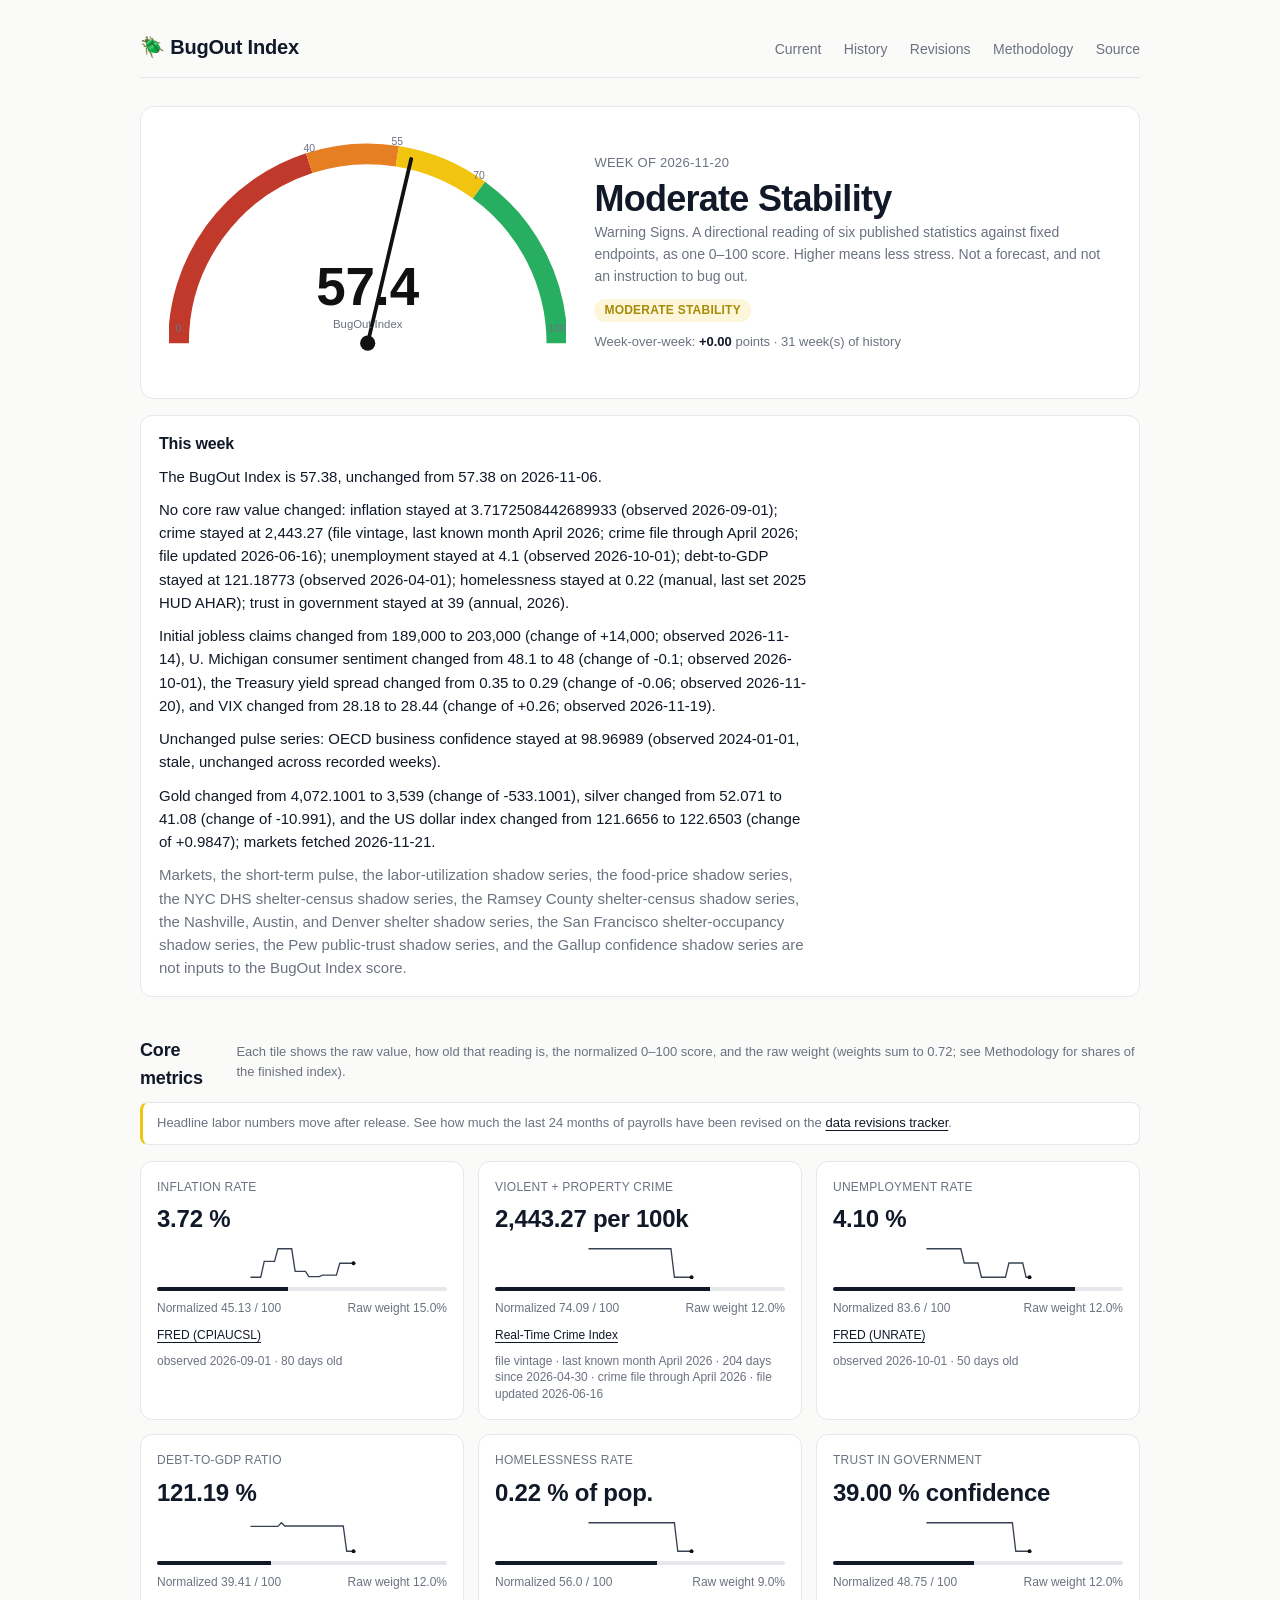
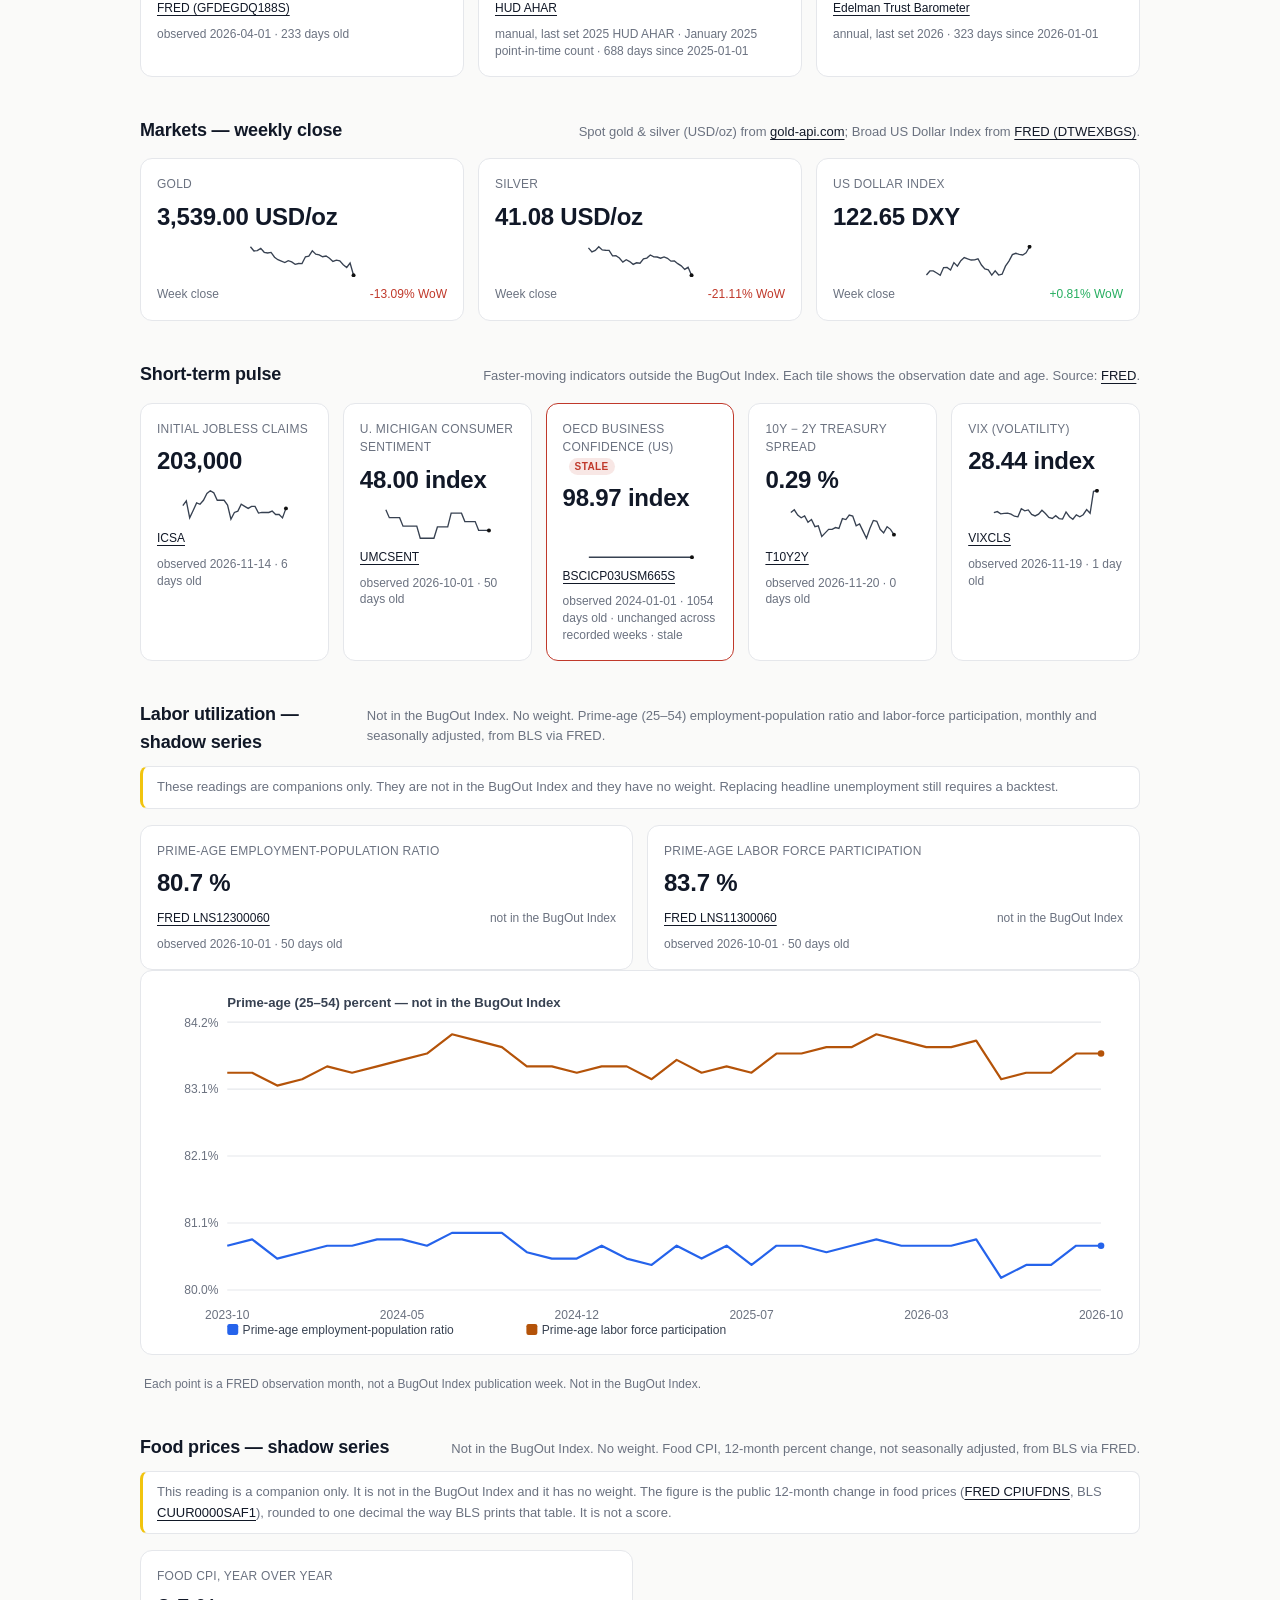
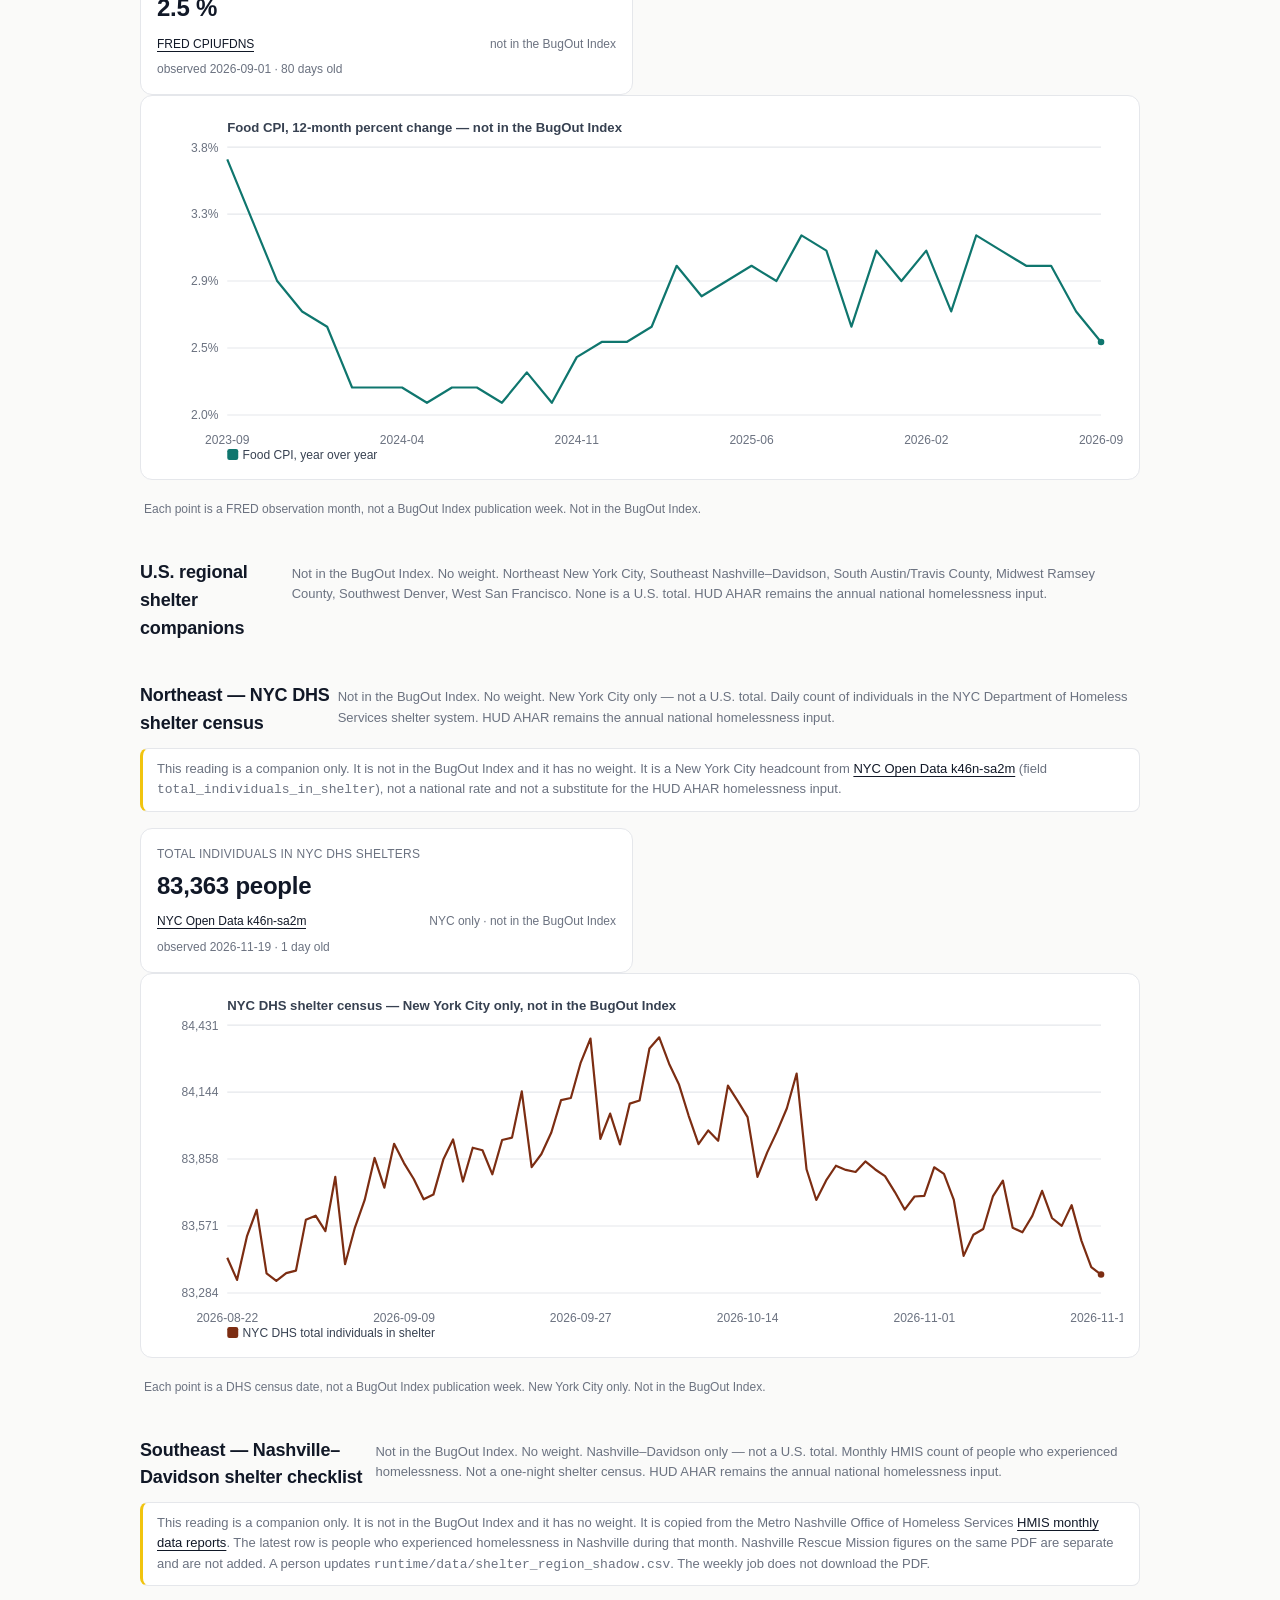
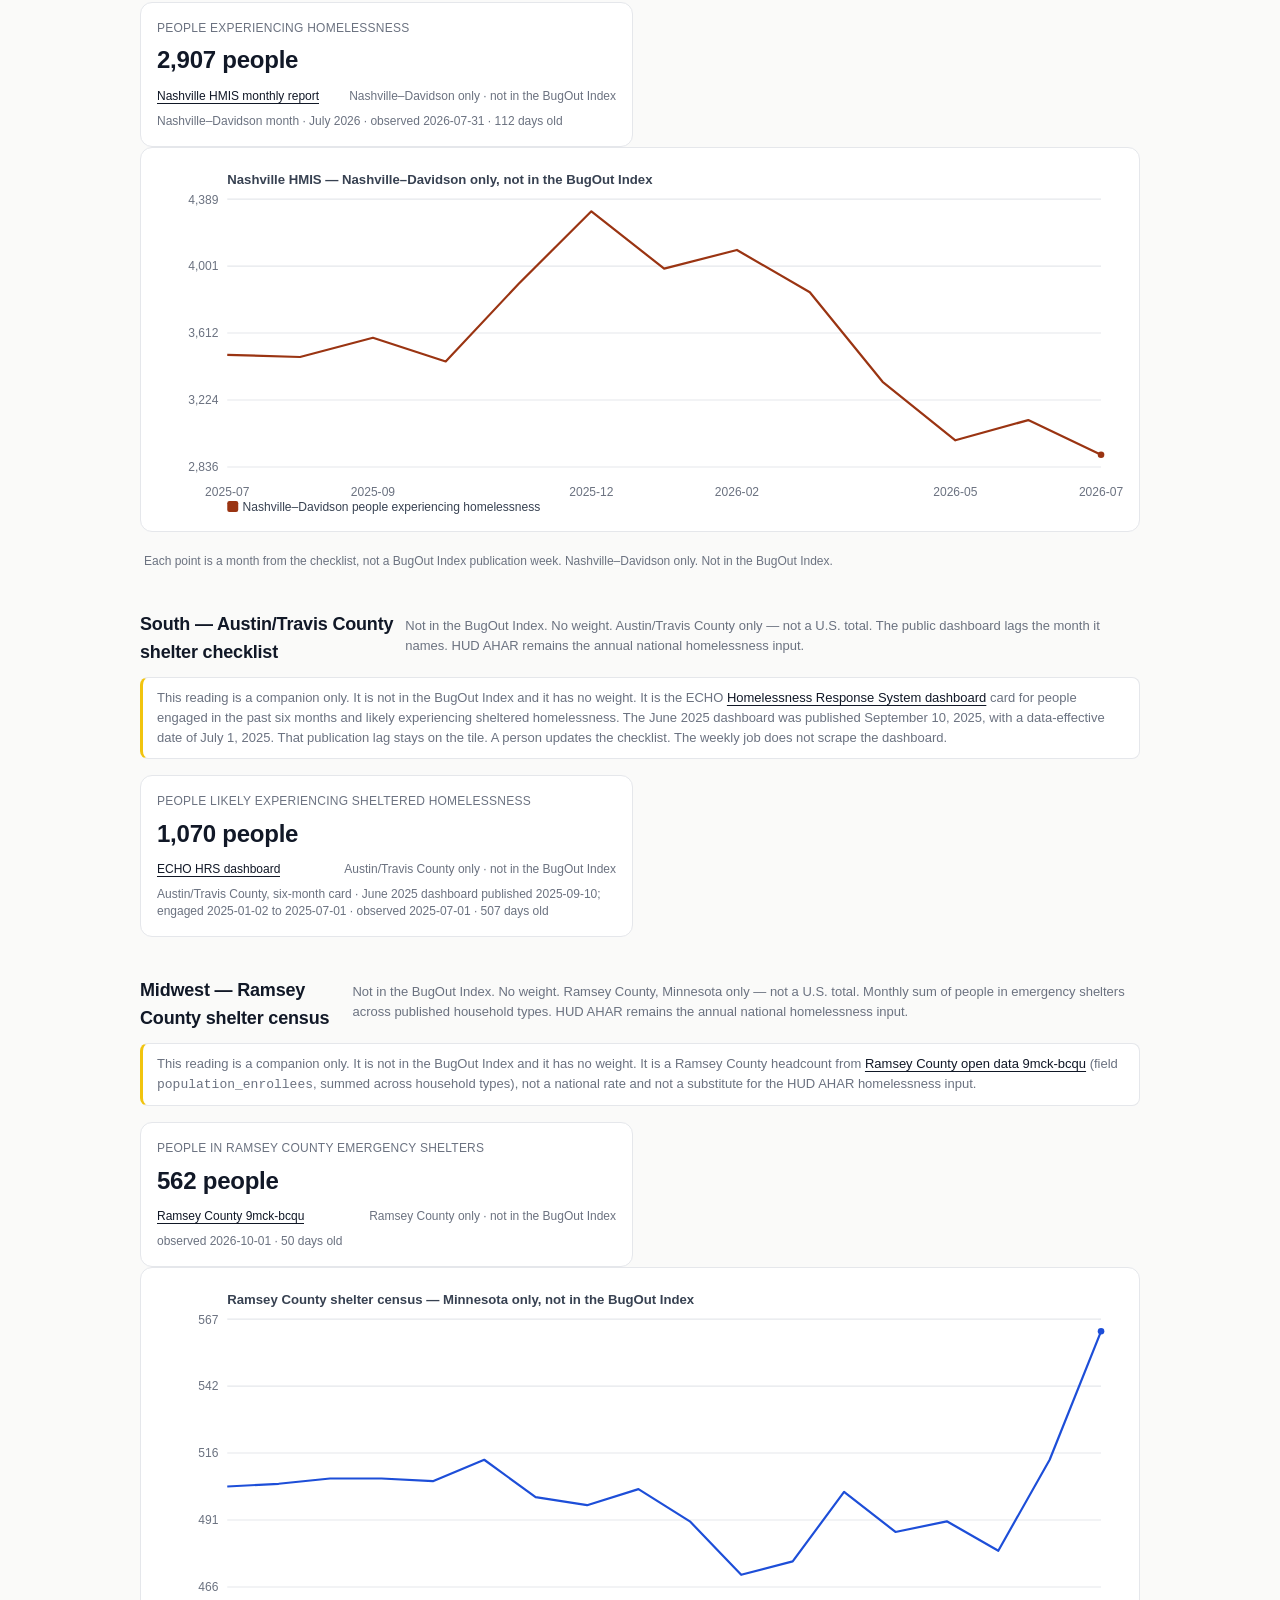
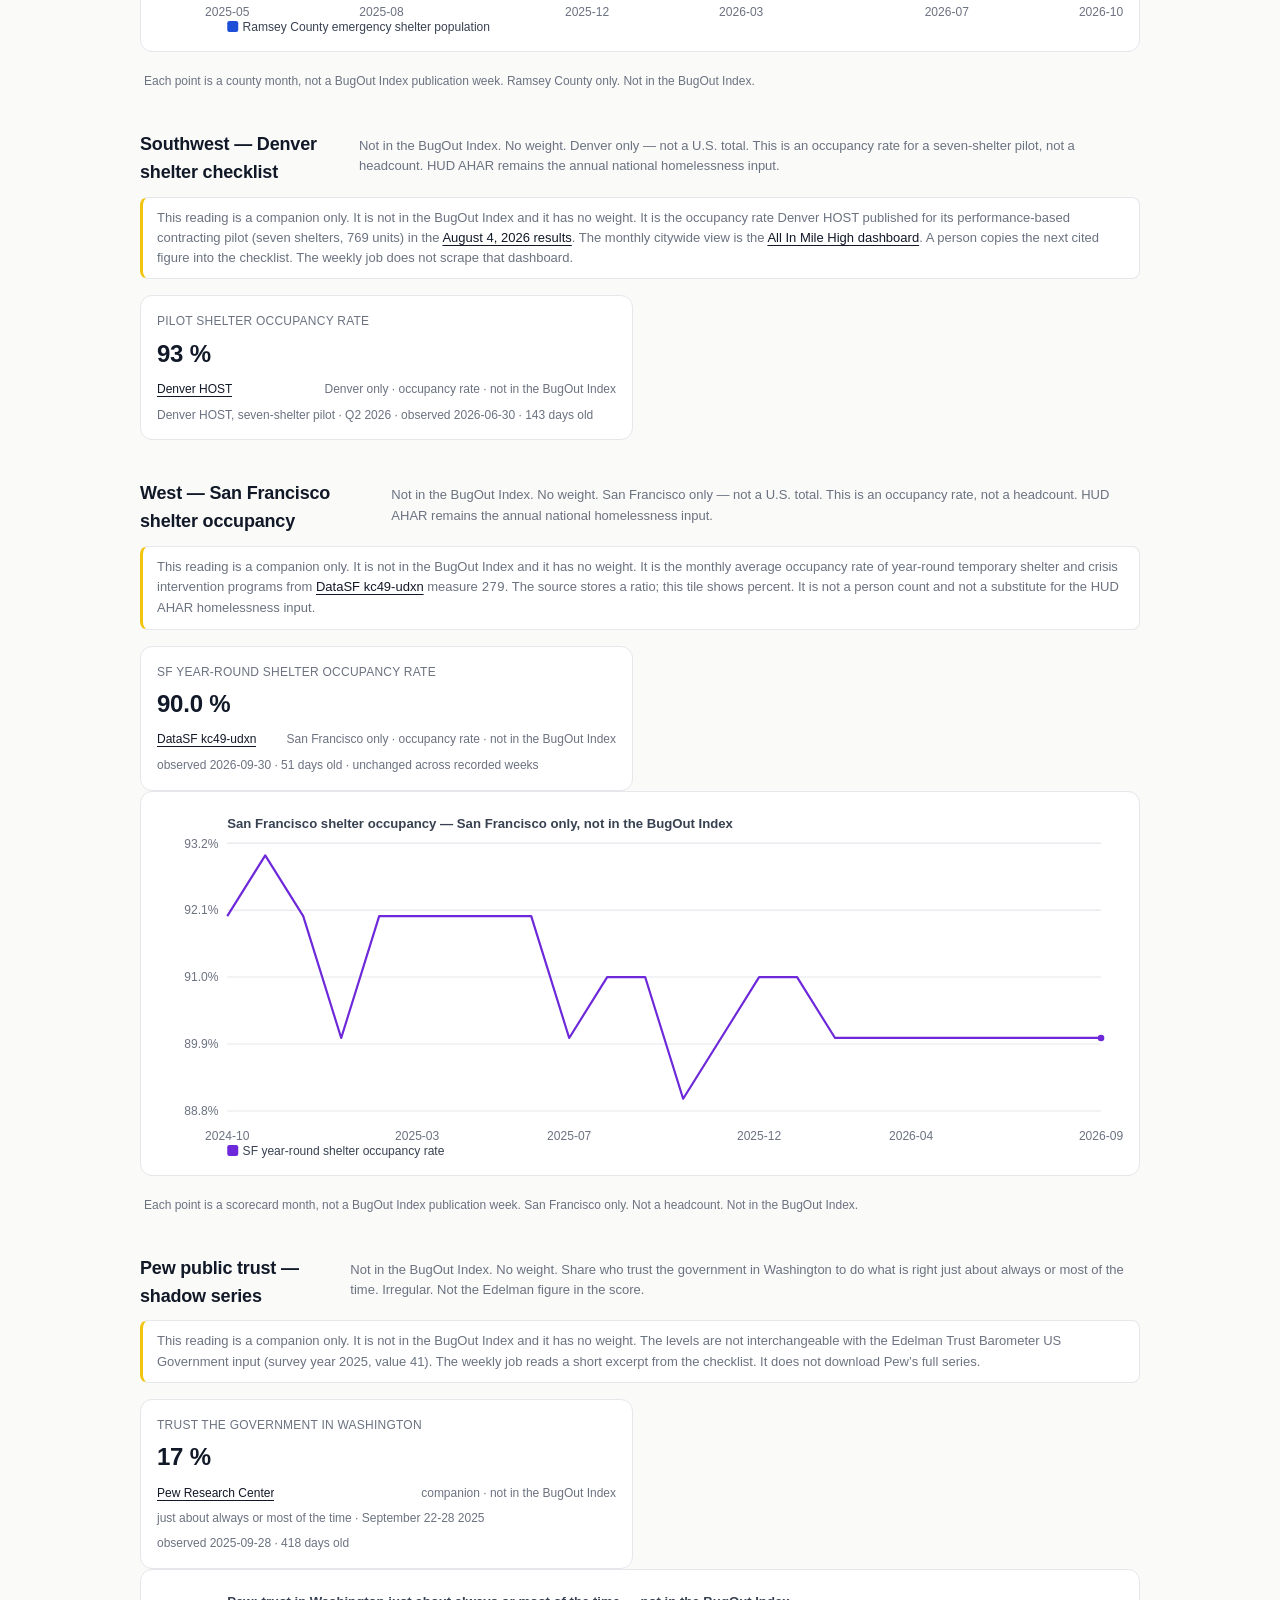
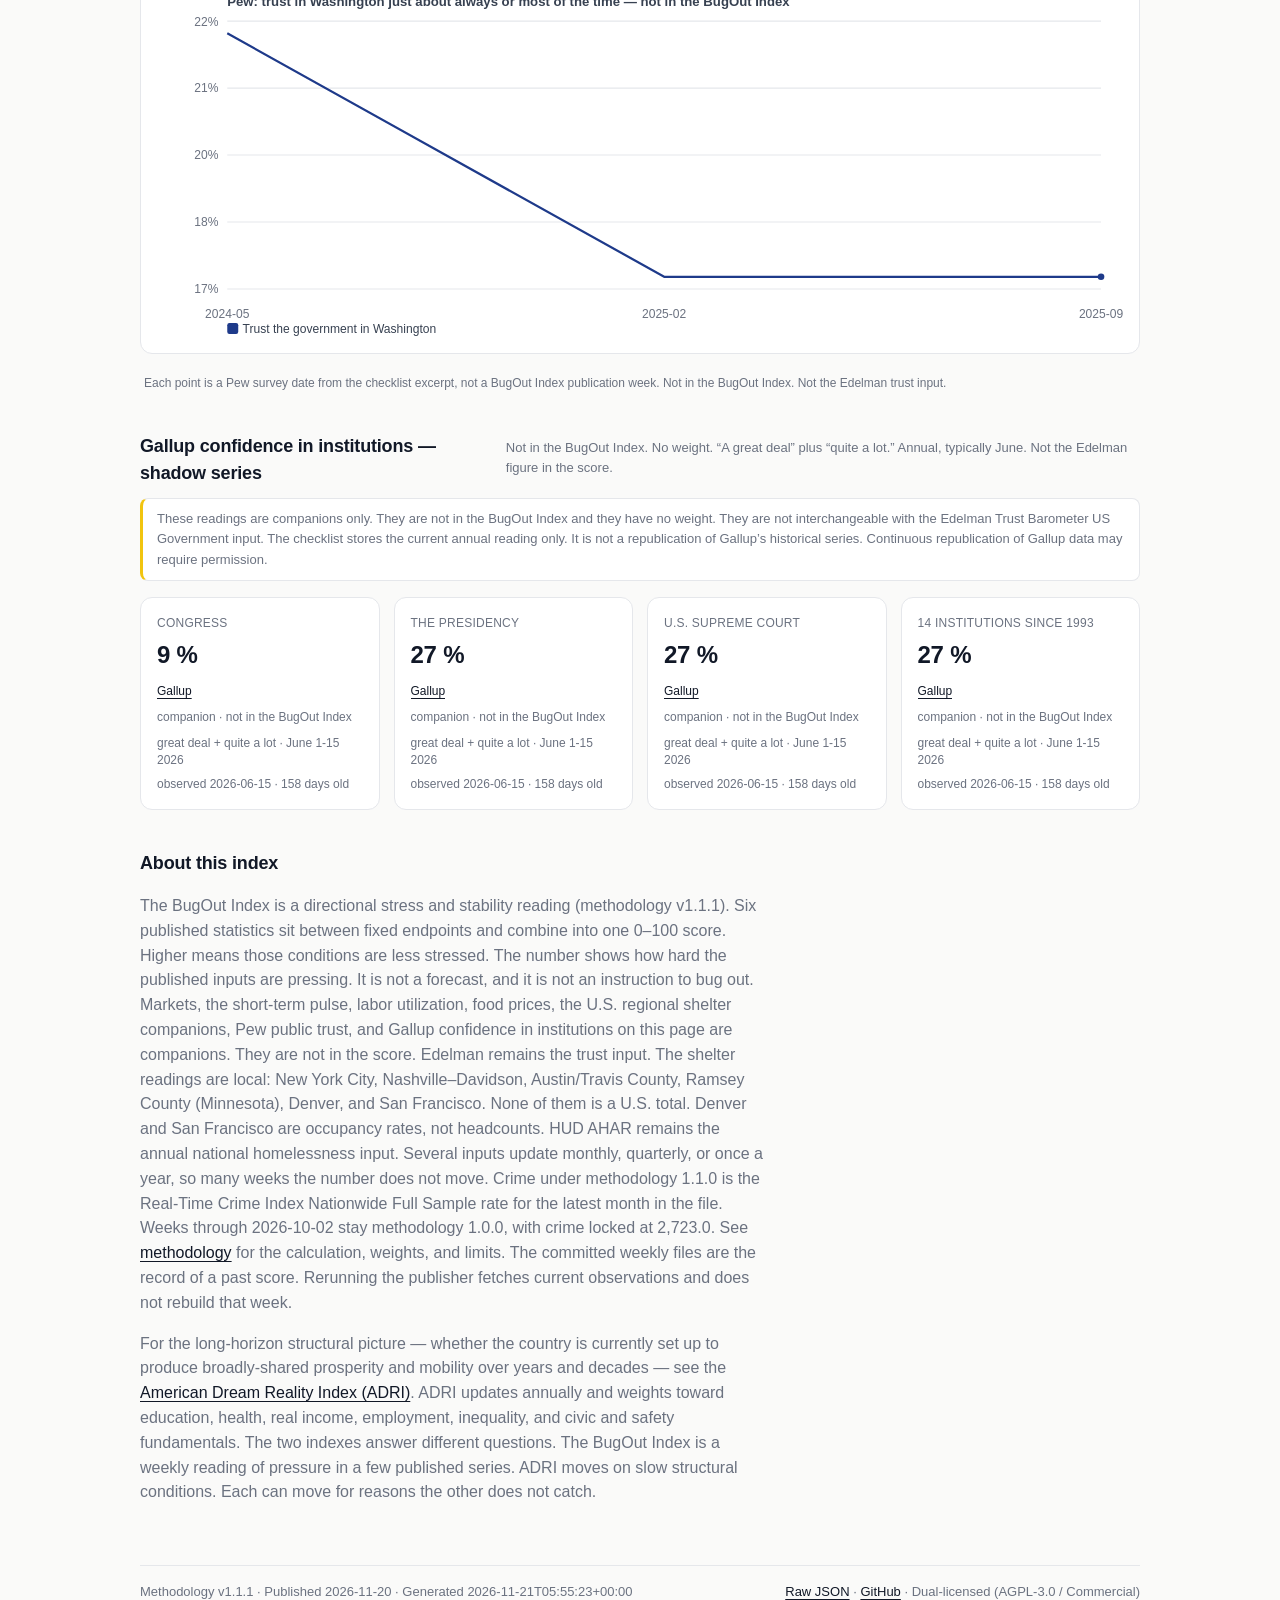
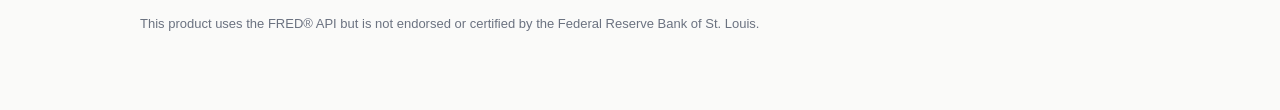
==== commit 2255c4f9: "weekly: BugOut Index update for 2026-11-20" ====
--- a/docs/index.html
+++ b/docs/index.html
@@ -33,25 +33,24 @@
 <section class="hero">
   <div><svg xmlns="http://www.w3.org/2000/svg" viewBox="0 0 420 240" role="img" aria-label="BugOut Index gauge: 57.4"><path d="M10.00,220.00 A200,200 0 0,1 148.20,29.79" stroke="#c0392b" stroke-width="22" fill="none" stroke-linecap="butt"/><path d="M148.20,29.79 A200,200 0 0,1 241.29,22.46" stroke="#e67e22" stroke-width="22" fill="none" stroke-linecap="butt"/><path d="M241.29,22.46 A200,200 0 0,1 327.56,58.20" stroke="#f1c40f" stroke-width="22" fill="none" stroke-linecap="butt"/><path d="M327.56,58.20 A200,200 0 0,1 410.00,220.00" stroke="#27ae60" stroke-width="22" fill="none" stroke-linecap="butt"/><text x="10.0" y="220.0" dy="-12" text-anchor="middle" font-size="11" fill="#6b7280">0</text><text x="148.2" y="29.8" dy="-12" text-anchor="middle" font-size="11" fill="#6b7280">40</text><text x="241.3" y="22.5" dy="-12" text-anchor="middle" font-size="11" fill="#6b7280">55</text><text x="327.6" y="58.2" dy="-12" text-anchor="middle" font-size="11" fill="#6b7280">70</text><text x="410.0" y="220.0" dy="-12" text-anchor="middle" font-size="11" fill="#6b7280">100</text><line x1="210.0" y1="220" x2="255.96" y2="25.35" stroke="#111" stroke-width="4" stroke-linecap="round"/><circle cx="210.0" cy="220" r="8" fill="#111"/><text x="210.0" y="180" text-anchor="middle" font-size="56" font-weight="700" fill="#111">57.4</text><text x="210.0" y="204" text-anchor="middle" font-size="12" fill="#6b7280">BugOut Index</text></svg></div>
   <div>
-    <div class="label">Week of 2026-11-06</div>
+    <div class="label">Week of 2026-11-20</div>
     <h2>Moderate Stability</h2>
     <div class="sub">Warning Signs. A directional reading of six published statistics against fixed endpoints, as one 0–100 score. Higher means less stress. Not a forecast, and not an instruction to bug out.</div>
     <span class="band moderate">Moderate Stability</span>
     <div class="delta">
-        Week-over-week: <strong>+0.07</strong> points
-      · 30 week(s) of history
+        Week-over-week: <strong>+0.00</strong> points
+      · 31 week(s) of history
     </div>
   </div>
 </section>
 
 <section class="week-note" aria-label="What changed this week">
   <h3>This week</h3>
-  <p>The BugOut Index moved from 57.31 on 2026-10-30 to 57.38, a change of +0.07 points.</p>
-  <p>Unemployment changed from 4.2 (observed 2026-09-01) to 4.1 (observed 2026-10-01) (change of -0.1).</p>
-  <p>Unchanged core inputs: inflation stayed at 3.7172508442689933 (observed 2026-09-01); crime stayed at 2,443.27 (file vintage, last known month April 2026; crime file through April 2026; file updated 2026-06-16); debt-to-GDP stayed at 121.18773 (observed 2026-04-01); homelessness stayed at 0.22 (manual, last set 2025 HUD AHAR); trust in government stayed at 39 (annual, 2026).</p>
-  <p>Initial jobless claims changed from 194,000 to 189,000 (change of -5,000; observed 2026-10-31), the Treasury yield spread changed from 0.38 to 0.35 (change of -0.03; observed 2026-11-06), and VIX changed from 17.2 to 28.18 (change of +10.98; observed 2026-11-05).</p>
-  <p>Unchanged pulse series: U. Michigan consumer sentiment stayed at 48.1 (observed 2026-09-01); OECD business confidence stayed at 98.96989 (observed 2024-01-01, stale, unchanged across recorded weeks).</p>
-  <p>Gold changed from 3,876.3999 to 4,072.1001 (change of +195.7002), silver changed from 49.254 to 52.071 (change of +2.817), and the US dollar index changed from 121.3202 to 121.6656 (change of +0.3454); markets fetched 2026-11-07.</p>
+  <p>The BugOut Index is 57.38, unchanged from 57.38 on 2026-11-06.</p>
+  <p>No core raw value changed: inflation stayed at 3.7172508442689933 (observed 2026-09-01); crime stayed at 2,443.27 (file vintage, last known month April 2026; crime file through April 2026; file updated 2026-06-16); unemployment stayed at 4.1 (observed 2026-10-01); debt-to-GDP stayed at 121.18773 (observed 2026-04-01); homelessness stayed at 0.22 (manual, last set 2025 HUD AHAR); trust in government stayed at 39 (annual, 2026).</p>
+  <p>Initial jobless claims changed from 189,000 to 203,000 (change of +14,000; observed 2026-11-14), U. Michigan consumer sentiment changed from 48.1 to 48 (change of -0.1; observed 2026-10-01), the Treasury yield spread changed from 0.35 to 0.29 (change of -0.06; observed 2026-11-20), and VIX changed from 28.18 to 28.44 (change of +0.26; observed 2026-11-19).</p>
+  <p>Unchanged pulse series: OECD business confidence stayed at 98.96989 (observed 2024-01-01, stale, unchanged across recorded weeks).</p>
+  <p>Gold changed from 4,072.1001 to 3,539 (change of -533.1001), silver changed from 52.071 to 41.08 (change of -10.991), and the US dollar index changed from 121.6656 to 122.6503 (change of +0.9847); markets fetched 2026-11-21.</p>
   <p class="disclaimer">Markets, the short-term pulse, the labor-utilization shadow series, the food-price shadow series, the NYC DHS shelter-census shadow series, the Ramsey County shelter-census shadow series, the Nashville, Austin, and Denver shelter shadow series, the San Francisco shelter-occupancy shadow series, the Pew public-trust shadow series, and the Gallup confidence shadow series are not inputs to the BugOut Index score.</p>
 </section>
 
@@ -67,7 +66,7 @@
   <div class="tile">
     <div class="k">Inflation Rate</div>
     <div class="v">3.72 %</div>
-    <svg xmlns="http://www.w3.org/2000/svg" viewBox="0 0 120 36" class="sparkline"><polyline points="2.0,34.0 6.0,34.0 10.0,34.0 14.0,34.0 18.0,16.1 22.0,16.1 26.0,16.1 30.0,16.1 34.0,2.0 38.0,2.0 42.0,2.0 46.0,2.0 50.0,2.0 54.0,27.5 58.0,27.5 62.0,27.5 66.0,27.5 70.0,33.3 74.0,33.3 78.0,33.3 82.0,33.3 86.0,31.6 90.0,31.6 94.0,31.6 98.0,31.6 102.0,31.6 106.0,18.3 110.0,18.3 114.0,18.3 118.0,18.3" fill="none" stroke="#374151" stroke-width="1.5"/><circle cx="118.0" cy="18.3" r="2.2" fill="#111"/></svg>
+    <svg xmlns="http://www.w3.org/2000/svg" viewBox="0 0 120 36" class="sparkline"><polyline points="2.0,34.0 5.9,34.0 9.7,34.0 13.6,34.0 17.5,16.1 21.3,16.1 25.2,16.1 29.1,16.1 32.9,2.0 36.8,2.0 40.7,2.0 44.5,2.0 48.4,2.0 52.3,27.5 56.1,27.5 60.0,27.5 63.9,27.5 67.7,33.3 71.6,33.3 75.5,33.3 79.3,33.3 83.2,31.6 87.1,31.6 90.9,31.6 94.8,31.6 98.7,31.6 102.5,18.3 106.4,18.3 110.3,18.3 114.1,18.3 118.0,18.3" fill="none" stroke="#374151" stroke-width="1.5"/><circle cx="118.0" cy="18.3" r="2.2" fill="#111"/></svg>
     <div class="norm-bar"><span style="width: 45.13%"></span></div>
     <div class="meta">
       <span>Normalized 45.13 / 100</span>
@@ -76,12 +75,12 @@
     <div class="meta">
       <span><a href="https://fred.stlouisfed.org/series/CPIAUCSL">FRED (CPIAUCSL)</a></span>
     </div>
-    <div class="age">observed 2026-09-01 · 66 days old</div>
+    <div class="age">observed 2026-09-01 · 80 days old</div>
   </div>
   <div class="tile">
     <div class="k">Violent + Property Crime</div>
     <div class="v">2,443.27 per 100k</div>
-    <svg xmlns="http://www.w3.org/2000/svg" viewBox="0 0 120 36" class="sparkline"><polyline points="2.0,2.0 6.0,2.0 10.0,2.0 14.0,2.0 18.0,2.0 22.0,2.0 26.0,2.0 30.0,2.0 34.0,2.0 38.0,2.0 42.0,2.0 46.0,2.0 50.0,2.0 54.0,2.0 58.0,2.0 62.0,2.0 66.0,2.0 70.0,2.0 74.0,2.0 78.0,2.0 82.0,2.0 86.0,2.0 90.0,2.0 94.0,2.0 98.0,2.0 102.0,34.0 106.0,34.0 110.0,34.0 114.0,34.0 118.0,34.0" fill="none" stroke="#374151" stroke-width="1.5"/><circle cx="118.0" cy="34.0" r="2.2" fill="#111"/></svg>
+    <svg xmlns="http://www.w3.org/2000/svg" viewBox="0 0 120 36" class="sparkline"><polyline points="2.0,2.0 5.9,2.0 9.7,2.0 13.6,2.0 17.5,2.0 21.3,2.0 25.2,2.0 29.1,2.0 32.9,2.0 36.8,2.0 40.7,2.0 44.5,2.0 48.4,2.0 52.3,2.0 56.1,2.0 60.0,2.0 63.9,2.0 67.7,2.0 71.6,2.0 75.5,2.0 79.3,2.0 83.2,2.0 87.1,2.0 90.9,2.0 94.8,2.0 98.7,34.0 102.5,34.0 106.4,34.0 110.3,34.0 114.1,34.0 118.0,34.0" fill="none" stroke="#374151" stroke-width="1.5"/><circle cx="118.0" cy="34.0" r="2.2" fill="#111"/></svg>
     <div class="norm-bar"><span style="width: 74.09%"></span></div>
     <div class="meta">
       <span>Normalized 74.09 / 100</span>
@@ -90,12 +89,12 @@
     <div class="meta">
       <span><a href="https://realtimecrimeindex.com/">Real-Time Crime Index</a></span>
     </div>
-    <div class="age">file vintage · last known month April 2026 · 190 days since 2026-04-30 · crime file through April 2026 · file updated 2026-06-16</div>
+    <div class="age">file vintage · last known month April 2026 · 204 days since 2026-04-30 · crime file through April 2026 · file updated 2026-06-16</div>
   </div>
   <div class="tile">
     <div class="k">Unemployment Rate</div>
     <div class="v">4.10 %</div>
-    <svg xmlns="http://www.w3.org/2000/svg" viewBox="0 0 120 36" class="sparkline"><polyline points="2.0,2.0 6.0,2.0 10.0,2.0 14.0,2.0 18.0,2.0 22.0,2.0 26.0,2.0 30.0,2.0 34.0,2.0 38.0,2.0 42.0,2.0 46.0,18.0 50.0,18.0 54.0,18.0 58.0,18.0 62.0,18.0 66.0,34.0 70.0,34.0 74.0,34.0 78.0,34.0 82.0,34.0 86.0,34.0 90.0,34.0 94.0,34.0 98.0,18.0 102.0,18.0 106.0,18.0 110.0,18.0 114.0,18.0 118.0,34.0" fill="none" stroke="#374151" stroke-width="1.5"/><circle cx="118.0" cy="34.0" r="2.2" fill="#111"/></svg>
+    <svg xmlns="http://www.w3.org/2000/svg" viewBox="0 0 120 36" class="sparkline"><polyline points="2.0,2.0 5.9,2.0 9.7,2.0 13.6,2.0 17.5,2.0 21.3,2.0 25.2,2.0 29.1,2.0 32.9,2.0 36.8,2.0 40.7,2.0 44.5,18.0 48.4,18.0 52.3,18.0 56.1,18.0 60.0,18.0 63.9,34.0 67.7,34.0 71.6,34.0 75.5,34.0 79.3,34.0 83.2,34.0 87.1,34.0 90.9,34.0 94.8,18.0 98.7,18.0 102.5,18.0 106.4,18.0 110.3,18.0 114.1,34.0 118.0,34.0" fill="none" stroke="#374151" stroke-width="1.5"/><circle cx="118.0" cy="34.0" r="2.2" fill="#111"/></svg>
     <div class="norm-bar"><span style="width: 83.6%"></span></div>
     <div class="meta">
       <span>Normalized 83.6 / 100</span>
@@ -104,12 +103,12 @@
     <div class="meta">
       <span><a href="https://fred.stlouisfed.org/series/UNRATE">FRED (UNRATE)</a></span>
     </div>
-    <div class="age">observed 2026-10-01 · 36 days old</div>
+    <div class="age">observed 2026-10-01 · 50 days old</div>
   </div>
   <div class="tile">
     <div class="k">Debt-to-GDP Ratio</div>
     <div class="v">121.19 %</div>
-    <svg xmlns="http://www.w3.org/2000/svg" viewBox="0 0 120 36" class="sparkline"><polyline points="2.0,6.1 6.0,6.1 10.0,6.1 14.0,6.1 18.0,6.1 22.0,6.1 26.0,6.1 30.0,6.1 34.0,6.1 38.0,2.0 42.0,5.6 46.0,5.6 50.0,5.6 54.0,5.6 58.0,5.6 62.0,5.6 66.0,5.6 70.0,5.6 74.0,5.6 78.0,5.6 82.0,5.6 86.0,5.6 90.0,5.6 94.0,5.6 98.0,5.6 102.0,5.6 106.0,5.6 110.0,5.6 114.0,34.0 118.0,34.0" fill="none" stroke="#374151" stroke-width="1.5"/><circle cx="118.0" cy="34.0" r="2.2" fill="#111"/></svg>
+    <svg xmlns="http://www.w3.org/2000/svg" viewBox="0 0 120 36" class="sparkline"><polyline points="2.0,6.1 5.9,6.1 9.7,6.1 13.6,6.1 17.5,6.1 21.3,6.1 25.2,6.1 29.1,6.1 32.9,6.1 36.8,2.0 40.7,5.6 44.5,5.6 48.4,5.6 52.3,5.6 56.1,5.6 60.0,5.6 63.9,5.6 67.7,5.6 71.6,5.6 75.5,5.6 79.3,5.6 83.2,5.6 87.1,5.6 90.9,5.6 94.8,5.6 98.7,5.6 102.5,5.6 106.4,5.6 110.3,34.0 114.1,34.0 118.0,34.0" fill="none" stroke="#374151" stroke-width="1.5"/><circle cx="118.0" cy="34.0" r="2.2" fill="#111"/></svg>
     <div class="norm-bar"><span style="width: 39.41%"></span></div>
     <div class="meta">
       <span>Normalized 39.41 / 100</span>
@@ -118,12 +117,12 @@
     <div class="meta">
       <span><a href="https://fred.stlouisfed.org/series/GFDEGDQ188S">FRED (GFDEGDQ188S)</a></span>
     </div>
-    <div class="age">observed 2026-04-01 · 219 days old</div>
+    <div class="age">observed 2026-04-01 · 233 days old</div>
   </div>
   <div class="tile">
     <div class="k">Homelessness Rate</div>
     <div class="v">0.22 % of pop.</div>
-    <svg xmlns="http://www.w3.org/2000/svg" viewBox="0 0 120 36" class="sparkline"><polyline points="2.0,2.0 6.0,2.0 10.0,2.0 14.0,2.0 18.0,2.0 22.0,2.0 26.0,2.0 30.0,2.0 34.0,2.0 38.0,2.0 42.0,2.0 46.0,2.0 50.0,2.0 54.0,2.0 58.0,2.0 62.0,2.0 66.0,2.0 70.0,2.0 74.0,2.0 78.0,2.0 82.0,2.0 86.0,2.0 90.0,2.0 94.0,2.0 98.0,2.0 102.0,2.0 106.0,34.0 110.0,34.0 114.0,34.0 118.0,34.0" fill="none" stroke="#374151" stroke-width="1.5"/><circle cx="118.0" cy="34.0" r="2.2" fill="#111"/></svg>
+    <svg xmlns="http://www.w3.org/2000/svg" viewBox="0 0 120 36" class="sparkline"><polyline points="2.0,2.0 5.9,2.0 9.7,2.0 13.6,2.0 17.5,2.0 21.3,2.0 25.2,2.0 29.1,2.0 32.9,2.0 36.8,2.0 40.7,2.0 44.5,2.0 48.4,2.0 52.3,2.0 56.1,2.0 60.0,2.0 63.9,2.0 67.7,2.0 71.6,2.0 75.5,2.0 79.3,2.0 83.2,2.0 87.1,2.0 90.9,2.0 94.8,2.0 98.7,2.0 102.5,34.0 106.4,34.0 110.3,34.0 114.1,34.0 118.0,34.0" fill="none" stroke="#374151" stroke-width="1.5"/><circle cx="118.0" cy="34.0" r="2.2" fill="#111"/></svg>
     <div class="norm-bar"><span style="width: 56.0%"></span></div>
     <div class="meta">
       <span>Normalized 56.0 / 100</span>
@@ -132,12 +131,12 @@
     <div class="meta">
       <span><a href="https://www.huduser.gov/portal/sites/default/files/pdf/2024-AHAR-Part-1.pdf">HUD AHAR</a></span>
     </div>
-    <div class="age">manual, last set 2025 HUD AHAR · January 2025 point-in-time count · 674 days since 2025-01-01</div>
+    <div class="age">manual, last set 2025 HUD AHAR · January 2025 point-in-time count · 688 days since 2025-01-01</div>
   </div>
   <div class="tile">
     <div class="k">Trust in Government</div>
     <div class="v">39.00 % confidence</div>
-    <svg xmlns="http://www.w3.org/2000/svg" viewBox="0 0 120 36" class="sparkline"><polyline points="2.0,2.0 6.0,2.0 10.0,2.0 14.0,2.0 18.0,2.0 22.0,2.0 26.0,2.0 30.0,2.0 34.0,2.0 38.0,2.0 42.0,2.0 46.0,2.0 50.0,2.0 54.0,2.0 58.0,2.0 62.0,2.0 66.0,2.0 70.0,2.0 74.0,2.0 78.0,2.0 82.0,2.0 86.0,2.0 90.0,2.0 94.0,2.0 98.0,2.0 102.0,2.0 106.0,34.0 110.0,34.0 114.0,34.0 118.0,34.0" fill="none" stroke="#374151" stroke-width="1.5"/><circle cx="118.0" cy="34.0" r="2.2" fill="#111"/></svg>
+    <svg xmlns="http://www.w3.org/2000/svg" viewBox="0 0 120 36" class="sparkline"><polyline points="2.0,2.0 5.9,2.0 9.7,2.0 13.6,2.0 17.5,2.0 21.3,2.0 25.2,2.0 29.1,2.0 32.9,2.0 36.8,2.0 40.7,2.0 44.5,2.0 48.4,2.0 52.3,2.0 56.1,2.0 60.0,2.0 63.9,2.0 67.7,2.0 71.6,2.0 75.5,2.0 79.3,2.0 83.2,2.0 87.1,2.0 90.9,2.0 94.8,2.0 98.7,2.0 102.5,34.0 106.4,34.0 110.3,34.0 114.1,34.0 118.0,34.0" fill="none" stroke="#374151" stroke-width="1.5"/><circle cx="118.0" cy="34.0" r="2.2" fill="#111"/></svg>
     <div class="norm-bar"><span style="width: 48.75%"></span></div>
     <div class="meta">
       <span>Normalized 48.75 / 100</span>
@@ -146,7 +145,7 @@
     <div class="meta">
       <span><a href="https://www.edelman.com/trust">Edelman Trust Barometer</a></span>
     </div>
-    <div class="age">annual, last set 2026 · 309 days since 2026-01-01</div>
+    <div class="age">annual, last set 2026 · 323 days since 2026-01-01</div>
   </div>
 </div>
 
@@ -157,43 +156,43 @@
 <div class="grid markets">
   <div class="tile">
     <div class="k">Gold</div>
-    <div class="v">4,072.10 USD/oz</div>
-    <svg xmlns="http://www.w3.org/2000/svg" viewBox="0 0 120 36" class="sparkline"><polyline points="2.0,2.0 6.0,8.5 10.0,8.0 14.0,4.4 18.0,10.6 22.0,11.7 26.0,10.6 30.0,18.0 34.0,21.9 38.0,24.1 42.0,26.5 46.0,23.4 50.0,25.4 54.0,29.0 58.0,27.8 62.0,28.1 66.0,17.5 70.0,16.3 74.0,8.3 78.0,13.6 82.0,14.4 86.0,17.3 90.0,16.3 94.0,19.6 98.0,24.6 102.0,22.7 106.0,23.8 110.0,29.8 114.0,34.0 118.0,27.1" fill="none" stroke="#374151" stroke-width="1.5"/><circle cx="118.0" cy="27.1" r="2.2" fill="#111"/></svg>
+    <div class="v">3,539.00 USD/oz</div>
+    <svg xmlns="http://www.w3.org/2000/svg" viewBox="0 0 120 36" class="sparkline"><polyline points="2.0,2.0 5.9,6.7 9.7,6.3 13.6,3.8 17.5,8.2 21.3,9.0 25.2,8.3 29.1,13.7 32.9,16.5 36.8,18.1 40.7,19.8 44.5,17.6 48.4,19.0 52.3,21.7 56.1,20.8 60.0,21.0 63.9,13.3 67.7,12.5 71.6,6.6 75.5,10.4 79.3,11.1 83.2,13.2 87.1,12.4 90.9,14.8 94.8,18.5 98.7,17.1 102.5,17.9 106.4,22.2 110.3,25.3 114.1,20.3 118.0,34.0" fill="none" stroke="#374151" stroke-width="1.5"/><circle cx="118.0" cy="34.0" r="2.2" fill="#111"/></svg>
+    <div class="meta">
+      <span>Week close</span>
+      <span>
+          <span class="delta-down">
+            -13.09% WoW
+          </span>
+      </span>
+    </div>
+  </div>
+  <div class="tile">
+    <div class="k">Silver</div>
+    <div class="v">41.08 USD/oz</div>
+    <svg xmlns="http://www.w3.org/2000/svg" viewBox="0 0 120 36" class="sparkline"><polyline points="2.0,3.2 5.9,7.7 9.7,6.1 13.6,2.0 17.5,5.6 21.3,5.9 25.2,6.1 29.1,12.2 32.9,12.0 36.8,14.6 40.7,19.2 44.5,16.6 48.4,18.6 52.3,21.8 56.1,20.0 60.0,20.5 63.9,15.6 67.7,14.7 71.6,11.2 75.5,13.3 79.3,13.5 83.2,14.9 87.1,13.4 90.9,15.0 94.8,18.2 98.7,17.9 102.5,21.0 106.4,23.5 110.3,27.4 114.1,25.1 118.0,34.0" fill="none" stroke="#374151" stroke-width="1.5"/><circle cx="118.0" cy="34.0" r="2.2" fill="#111"/></svg>
+    <div class="meta">
+      <span>Week close</span>
+      <span>
+          <span class="delta-down">
+            -21.11% WoW
+          </span>
+      </span>
+    </div>
+  </div>
+  <div class="tile">
+    <div class="k">US Dollar Index</div>
+    <div class="v">122.65 DXY</div>
+    <svg xmlns="http://www.w3.org/2000/svg" viewBox="0 0 120 36" class="sparkline"><polyline points="2.0,33.7 5.9,29.2 9.7,29.2 13.6,31.5 17.5,34.0 21.3,25.4 25.2,25.3 29.1,28.2 32.9,19.8 36.8,23.8 40.7,17.6 44.5,14.2 48.4,15.6 52.3,16.9 56.1,16.7 60.0,15.5 63.9,22.5 67.7,26.9 71.6,28.0 75.5,33.8 79.3,29.1 83.2,33.8 87.1,32.8 90.9,23.8 94.8,18.1 98.7,10.8 102.5,9.3 106.4,10.6 110.3,11.2 114.1,8.8 118.0,2.0" fill="none" stroke="#374151" stroke-width="1.5"/><circle cx="118.0" cy="2.0" r="2.2" fill="#111"/></svg>
     <div class="meta">
       <span>Week close</span>
       <span>
           <span class="delta-up">
-            +5.05% WoW
+            +0.81% WoW
           </span>
       </span>
     </div>
   </div>
-  <div class="tile">
-    <div class="k">Silver</div>
-    <div class="v">52.07 USD/oz</div>
-    <svg xmlns="http://www.w3.org/2000/svg" viewBox="0 0 120 36" class="sparkline"><polyline points="2.0,3.5 6.0,9.2 10.0,7.1 14.0,2.0 18.0,6.5 22.0,6.9 26.0,7.2 30.0,14.8 34.0,14.6 38.0,17.9 42.0,23.7 46.0,20.4 50.0,23.0 54.0,27.0 58.0,24.7 62.0,25.4 66.0,19.2 70.0,18.0 74.0,13.6 78.0,16.3 82.0,16.5 86.0,18.2 90.0,16.4 94.0,18.5 98.0,22.4 102.0,22.0 106.0,25.9 110.0,29.1 114.0,34.0 118.0,31.1" fill="none" stroke="#374151" stroke-width="1.5"/><circle cx="118.0" cy="31.1" r="2.2" fill="#111"/></svg>
-    <div class="meta">
-      <span>Week close</span>
-      <span>
-          <span class="delta-up">
-            +5.72% WoW
-          </span>
-      </span>
-    </div>
-  </div>
-  <div class="tile">
-    <div class="k">US Dollar Index</div>
-    <div class="v">121.67 DXY</div>
-    <svg xmlns="http://www.w3.org/2000/svg" viewBox="0 0 120 36" class="sparkline"><polyline points="2.0,33.6 6.0,27.9 10.0,27.9 14.0,30.9 18.0,34.0 22.0,23.0 26.0,23.0 30.0,26.6 34.0,16.0 38.0,21.0 42.0,13.2 46.0,8.9 50.0,10.6 54.0,12.2 58.0,12.0 62.0,10.4 66.0,19.3 70.0,24.9 74.0,26.4 78.0,33.8 82.0,27.7 86.0,33.7 90.0,32.5 94.0,21.0 98.0,13.8 102.0,4.5 106.0,2.6 110.0,4.3 114.0,5.0 118.0,2.0" fill="none" stroke="#374151" stroke-width="1.5"/><circle cx="118.0" cy="2.0" r="2.2" fill="#111"/></svg>
-    <div class="meta">
-      <span>Week close</span>
-      <span>
-          <span class="delta-up">
-            +0.28% WoW
-          </span>
-      </span>
-    </div>
-  </div>
 </div>
 
 <div class="section-title">
@@ -203,48 +202,48 @@
 <div class="grid pulse">
   <div class="tile">
     <div class="k">Initial Jobless Claims</div>
-    <div class="v">189,000</div>
-    <svg xmlns="http://www.w3.org/2000/svg" viewBox="0 0 120 36" class="sparkline"><polyline points="2.0,18.8 6.0,13.4 10.0,32.5 14.0,24.1 18.0,15.7 22.0,17.2 26.0,12.7 30.0,5.0 34.0,2.0 38.0,4.3 42.0,12.7 46.0,12.7 50.0,12.7 54.0,18.0 58.0,34.0 62.0,26.4 66.0,24.9 70.0,17.2 74.0,19.5 78.0,21.8 82.0,19.5 86.0,19.5 90.0,27.1 94.0,26.4 98.0,26.4 102.0,26.4 106.0,24.9 110.0,28.7 114.0,28.7 118.0,32.5" fill="none" stroke="#374151" stroke-width="1.5"/><circle cx="118.0" cy="32.5" r="2.2" fill="#111"/></svg>
+    <div class="v">203,000</div>
+    <svg xmlns="http://www.w3.org/2000/svg" viewBox="0 0 120 36" class="sparkline"><polyline points="2.0,18.8 5.9,13.4 9.7,32.5 13.6,24.1 17.5,15.7 21.3,17.2 25.2,12.7 29.1,5.0 32.9,2.0 36.8,4.3 40.7,12.7 44.5,12.7 48.4,12.7 52.3,18.0 56.1,34.0 60.0,26.4 63.9,24.9 67.7,17.2 71.6,19.5 75.5,21.8 79.3,19.5 83.2,19.5 87.1,27.1 90.9,26.4 94.8,26.4 98.7,26.4 102.5,24.9 106.4,28.7 110.3,28.7 114.1,32.5 118.0,21.8" fill="none" stroke="#374151" stroke-width="1.5"/><circle cx="118.0" cy="21.8" r="2.2" fill="#111"/></svg>
     <div class="meta">
       <span><a href="https://fred.stlouisfed.org/series/ICSA">ICSA</a></span>
     </div>
-    <div class="age">observed 2026-10-31 · 6 days old</div>
+    <div class="age">observed 2026-11-14 · 6 days old</div>
   </div>
   <div class="tile">
     <div class="k">U. Michigan Consumer Sentiment</div>
-    <div class="v">48.10 index</div>
-    <svg xmlns="http://www.w3.org/2000/svg" viewBox="0 0 120 36" class="sparkline"><polyline points="2.0,2.0 6.0,10.9 10.0,10.9 14.0,10.9 18.0,10.9 22.0,20.4 26.0,20.4 30.0,20.4 34.0,20.4 38.0,20.4 42.0,34.0 46.0,34.0 50.0,34.0 54.0,34.0 58.0,34.0 62.0,21.3 66.0,21.3 70.0,21.3 74.0,21.3 78.0,5.8 82.0,5.8 86.0,5.8 90.0,5.8 94.0,15.3 98.0,15.3 102.0,15.3 106.0,15.3 110.0,25.1 114.0,25.1 118.0,25.1" fill="none" stroke="#374151" stroke-width="1.5"/><circle cx="118.0" cy="25.1" r="2.2" fill="#111"/></svg>
+    <div class="v">48.00 index</div>
+    <svg xmlns="http://www.w3.org/2000/svg" viewBox="0 0 120 36" class="sparkline"><polyline points="2.0,2.0 5.9,10.9 9.7,10.9 13.6,10.9 17.5,10.9 21.3,20.4 25.2,20.4 29.1,20.4 32.9,20.4 36.8,20.4 40.7,34.0 44.5,34.0 48.4,34.0 52.3,34.0 56.1,34.0 60.0,21.3 63.9,21.3 67.7,21.3 71.6,21.3 75.5,5.8 79.3,5.8 83.2,5.8 87.1,5.8 90.9,15.3 94.8,15.3 98.7,15.3 102.5,15.3 106.4,25.1 110.3,25.1 114.1,25.1 118.0,25.3" fill="none" stroke="#374151" stroke-width="1.5"/><circle cx="118.0" cy="25.3" r="2.2" fill="#111"/></svg>
     <div class="meta">
       <span><a href="https://fred.stlouisfed.org/series/UMCSENT">UMCSENT</a></span>
     </div>
-    <div class="age">observed 2026-09-01 · 66 days old</div>
+    <div class="age">observed 2026-10-01 · 50 days old</div>
   </div>
   <div class="tile stale">
     <div class="k">OECD Business Confidence (US) <span class="badge-stale">Stale</span></div>
     <div class="v">98.97 index</div>
-    <svg xmlns="http://www.w3.org/2000/svg" viewBox="0 0 120 36" class="sparkline"><polyline points="2.0,34.0 6.0,34.0 10.0,34.0 14.0,34.0 18.0,34.0 22.0,34.0 26.0,34.0 30.0,34.0 34.0,34.0 38.0,34.0 42.0,34.0 46.0,34.0 50.0,34.0 54.0,34.0 58.0,34.0 62.0,34.0 66.0,34.0 70.0,34.0 74.0,34.0 78.0,34.0 82.0,34.0 86.0,34.0 90.0,34.0 94.0,34.0 98.0,34.0 102.0,34.0 106.0,34.0 110.0,34.0 114.0,34.0 118.0,34.0" fill="none" stroke="#374151" stroke-width="1.5"/><circle cx="118.0" cy="34.0" r="2.2" fill="#111"/></svg>
+    <svg xmlns="http://www.w3.org/2000/svg" viewBox="0 0 120 36" class="sparkline"><polyline points="2.0,34.0 5.9,34.0 9.7,34.0 13.6,34.0 17.5,34.0 21.3,34.0 25.2,34.0 29.1,34.0 32.9,34.0 36.8,34.0 40.7,34.0 44.5,34.0 48.4,34.0 52.3,34.0 56.1,34.0 60.0,34.0 63.9,34.0 67.7,34.0 71.6,34.0 75.5,34.0 79.3,34.0 83.2,34.0 87.1,34.0 90.9,34.0 94.8,34.0 98.7,34.0 102.5,34.0 106.4,34.0 110.3,34.0 114.1,34.0 118.0,34.0" fill="none" stroke="#374151" stroke-width="1.5"/><circle cx="118.0" cy="34.0" r="2.2" fill="#111"/></svg>
     <div class="meta">
       <span><a href="https://fred.stlouisfed.org/series/BSCICP03USM665S">BSCICP03USM665S</a></span>
     </div>
-    <div class="age">observed 2024-01-01 · 1040 days old · unchanged across recorded weeks · stale</div>
+    <div class="age">observed 2024-01-01 · 1054 days old · unchanged across recorded weeks · stale</div>
   </div>
   <div class="tile">
     <div class="k">10y − 2y Treasury Spread</div>
-    <div class="v">0.35 %</div>
-    <svg xmlns="http://www.w3.org/2000/svg" viewBox="0 0 120 36" class="sparkline"><polyline points="2.0,5.0 6.0,2.0 10.0,8.0 14.0,11.0 18.0,9.0 22.0,16.0 26.0,13.0 30.0,21.0 34.0,20.0 38.0,32.0 42.0,28.0 46.0,24.0 50.0,24.0 54.0,22.0 58.0,23.0 62.0,12.0 66.0,13.0 70.0,8.0 74.0,9.0 78.0,20.0 82.0,18.0 86.0,26.0 90.0,34.0 94.0,23.0 98.0,14.0 102.0,15.0 106.0,24.0 110.0,28.0 114.0,21.0 118.0,24.0" fill="none" stroke="#374151" stroke-width="1.5"/><circle cx="118.0" cy="24.0" r="2.2" fill="#111"/></svg>
+    <div class="v">0.29 %</div>
+    <svg xmlns="http://www.w3.org/2000/svg" viewBox="0 0 120 36" class="sparkline"><polyline points="2.0,5.0 5.9,2.0 9.7,8.0 13.6,11.0 17.5,9.0 21.3,16.0 25.2,13.0 29.1,21.0 32.9,20.0 36.8,32.0 40.7,28.0 44.5,24.0 48.4,24.0 52.3,22.0 56.1,23.0 60.0,12.0 63.9,13.0 67.7,8.0 71.6,9.0 75.5,20.0 79.3,18.0 83.2,26.0 87.1,34.0 90.9,23.0 94.8,14.0 98.7,15.0 102.5,24.0 106.4,28.0 110.3,21.0 114.1,24.0 118.0,30.0" fill="none" stroke="#374151" stroke-width="1.5"/><circle cx="118.0" cy="30.0" r="2.2" fill="#111"/></svg>
     <div class="meta">
       <span><a href="https://fred.stlouisfed.org/series/T10Y2Y">T10Y2Y</a></span>
     </div>
-    <div class="age">observed 2026-11-06 · 0 days old</div>
+    <div class="age">observed 2026-11-20 · 0 days old</div>
   </div>
   <div class="tile">
     <div class="k">VIX (Volatility)</div>
-    <div class="v">28.18 index</div>
-    <svg xmlns="http://www.w3.org/2000/svg" viewBox="0 0 120 36" class="sparkline"><polyline points="2.0,26.5 6.0,25.3 10.0,27.9 14.0,27.4 18.0,27.0 22.0,28.2 26.0,30.5 30.0,31.3 34.0,22.0 38.0,24.3 42.0,23.3 46.0,28.5 50.0,30.3 54.0,28.2 58.0,23.7 62.0,27.4 66.0,31.8 70.0,33.0 74.0,29.9 78.0,33.3 82.0,33.7 86.0,25.7 90.0,31.2 94.0,34.0 98.0,29.0 102.0,31.3 106.0,28.8 110.0,23.0 114.0,27.2 118.0,2.0" fill="none" stroke="#374151" stroke-width="1.5"/><circle cx="118.0" cy="2.0" r="2.2" fill="#111"/></svg>
+    <div class="v">28.44 index</div>
+    <svg xmlns="http://www.w3.org/2000/svg" viewBox="0 0 120 36" class="sparkline"><polyline points="2.0,26.6 5.9,25.4 9.7,28.0 13.6,27.5 17.5,27.1 21.3,28.3 25.2,30.6 29.1,31.3 32.9,22.2 36.8,24.5 40.7,23.5 44.5,28.6 48.4,30.3 52.3,28.3 56.1,23.9 60.0,27.5 63.9,31.9 67.7,33.1 71.6,30.0 75.5,33.3 79.3,33.8 83.2,25.8 87.1,31.2 90.9,34.0 94.8,29.1 98.7,31.3 102.5,28.9 106.4,23.2 110.3,27.3 114.1,2.6 118.0,2.0" fill="none" stroke="#374151" stroke-width="1.5"/><circle cx="118.0" cy="2.0" r="2.2" fill="#111"/></svg>
     <div class="meta">
       <span><a href="https://fred.stlouisfed.org/series/VIXCLS">VIXCLS</a></span>
     </div>
-    <div class="age">observed 2026-11-05 · 1 day old</div>
+    <div class="age">observed 2026-11-19 · 1 day old</div>
   </div>
 </div>
 
@@ -264,7 +263,7 @@
       <span><a href="https://fred.stlouisfed.org/series/LNS12300060">FRED LNS12300060</a></span>
       <span>not in the BugOut Index</span>
     </div>
-    <div class="age">observed 2026-10-01 · 36 days old</div>
+    <div class="age">observed 2026-10-01 · 50 days old</div>
   </div>
   <div class="tile">
     <div class="k">Prime-age labor force participation</div>
@@ -273,7 +272,7 @@
       <span><a href="https://fred.stlouisfed.org/series/LNS11300060">FRED LNS11300060</a></span>
       <span>not in the BugOut Index</span>
     </div>
-    <div class="age">observed 2026-10-01 · 36 days old</div>
+    <div class="age">observed 2026-10-01 · 50 days old</div>
   </div>
 </div>
 <div class="chart-card"><svg xmlns="http://www.w3.org/2000/svg" viewBox="0 0 880 320" role="img" class="chart-multiline"><text x="64" y="18" font-size="12" fill="#374151" font-weight="600">Prime-age (25–54) percent — not in the BugOut Index</text><line x1="64" y1="32.0" x2="860" y2="32.0" stroke="#e5e7eb" stroke-width="1"/><line x1="64" y1="93.0" x2="860" y2="93.0" stroke="#e5e7eb" stroke-width="1"/><line x1="64" y1="154.0" x2="860" y2="154.0" stroke="#e5e7eb" stroke-width="1"/><line x1="64" y1="215.0" x2="860" y2="215.0" stroke="#e5e7eb" stroke-width="1"/><line x1="64" y1="276.0" x2="860" y2="276.0" stroke="#e5e7eb" stroke-width="1"/><text x="56" y="36.0" text-anchor="end" font-size="11" fill="#6b7280">84.2%</text><text x="56" y="97.0" text-anchor="end" font-size="11" fill="#6b7280">83.1%</text><text x="56" y="158.0" text-anchor="end" font-size="11" fill="#6b7280">82.1%</text><text x="56" y="219.0" text-anchor="end" font-size="11" fill="#6b7280">81.1%</text><text x="56" y="280.0" text-anchor="end" font-size="11" fill="#6b7280">80.0%</text><text x="64.0" y="302" text-anchor="middle" font-size="11" fill="#6b7280">2023-10</text><text x="223.2" y="302" text-anchor="middle" font-size="11" fill="#6b7280">2024-05</text><text x="382.4" y="302" text-anchor="middle" font-size="11" fill="#6b7280">2024-12</text><text x="541.6" y="302" text-anchor="middle" font-size="11" fill="#6b7280">2025-07</text><text x="700.8" y="302" text-anchor="middle" font-size="11" fill="#6b7280">2026-03</text><text x="860.0" y="302" text-anchor="middle" font-size="11" fill="#6b7280">2026-10</text><polyline points="64.0,235.7 86.7,229.9 109.5,247.4 132.2,241.6 155.0,235.7 177.7,235.7 200.5,229.9 223.2,229.9 245.9,235.7 268.7,224.0 291.4,224.0 314.2,224.0 336.9,241.6 359.7,247.4 382.4,247.4 405.1,235.7 427.9,247.4 450.6,253.2 473.4,235.7 496.1,247.4 518.9,235.7 541.6,253.2 564.3,235.7 587.1,235.7 609.8,241.6 632.6,235.7 655.3,229.9 678.1,235.7 700.8,235.7 723.5,235.7 746.3,229.9 769.0,264.9 791.8,253.2 814.5,253.2 837.3,235.7 860.0,235.7" fill="none" stroke="#2563eb" stroke-width="2" stroke-linejoin="round"/><circle cx="860.0" cy="235.7" r="3" fill="#2563eb"/><polyline points="64.0,78.1 86.7,78.1 109.5,89.8 132.2,84.0 155.0,72.3 177.7,78.1 200.5,72.3 223.2,66.4 245.9,60.6 268.7,43.1 291.4,48.9 314.2,54.8 336.9,72.3 359.7,72.3 382.4,78.1 405.1,72.3 427.9,72.3 450.6,84.0 473.4,66.4 496.1,78.1 518.9,72.3 541.6,78.1 564.3,60.6 587.1,60.6 609.8,54.8 632.6,54.8 655.3,43.1 678.1,48.9 700.8,54.8 723.5,54.8 746.3,48.9 769.0,84.0 791.8,78.1 814.5,78.1 837.3,60.6 860.0,60.6" fill="none" stroke="#b45309" stroke-width="2" stroke-linejoin="round"/><circle cx="860.0" cy="60.6" r="3" fill="#b45309"/><rect x="64" y="307" width="10" height="10" fill="#2563eb" rx="2"/><text x="78" y="316" font-size="11" fill="#374151">Prime-age employment-population ratio</text><rect x="336.5" y="307" width="10" height="10" fill="#b45309" rx="2"/><text x="350.5" y="316" font-size="11" fill="#374151">Prime-age labor force participation</text></svg></div>
@@ -298,7 +297,7 @@
       <span><a href="https://fred.stlouisfed.org/series/CPIUFDNS">FRED CPIUFDNS</a></span>
       <span>not in the BugOut Index</span>
     </div>
-    <div class="age">observed 2026-09-01 · 66 days old</div>
+    <div class="age">observed 2026-09-01 · 80 days old</div>
   </div>
 </div>
 <div class="chart-card"><svg xmlns="http://www.w3.org/2000/svg" viewBox="0 0 880 320" role="img" class="chart-multiline"><text x="64" y="18" font-size="12" fill="#374151" font-weight="600">Food CPI, 12-month percent change — not in the BugOut Index</text><line x1="64" y1="32.0" x2="860" y2="32.0" stroke="#e5e7eb" stroke-width="1"/><line x1="64" y1="93.0" x2="860" y2="93.0" stroke="#e5e7eb" stroke-width="1"/><line x1="64" y1="154.0" x2="860" y2="154.0" stroke="#e5e7eb" stroke-width="1"/><line x1="64" y1="215.0" x2="860" y2="215.0" stroke="#e5e7eb" stroke-width="1"/><line x1="64" y1="276.0" x2="860" y2="276.0" stroke="#e5e7eb" stroke-width="1"/><text x="56" y="36.0" text-anchor="end" font-size="11" fill="#6b7280">3.8%</text><text x="56" y="97.0" text-anchor="end" font-size="11" fill="#6b7280">3.3%</text><text x="56" y="158.0" text-anchor="end" font-size="11" fill="#6b7280">2.9%</text><text x="56" y="219.0" text-anchor="end" font-size="11" fill="#6b7280">2.5%</text><text x="56" y="280.0" text-anchor="end" font-size="11" fill="#6b7280">2.0%</text><text x="64.0" y="302" text-anchor="middle" font-size="11" fill="#6b7280">2023-09</text><text x="223.2" y="302" text-anchor="middle" font-size="11" fill="#6b7280">2024-04</text><text x="382.4" y="302" text-anchor="middle" font-size="11" fill="#6b7280">2024-11</text><text x="541.6" y="302" text-anchor="middle" font-size="11" fill="#6b7280">2025-06</text><text x="700.8" y="302" text-anchor="middle" font-size="11" fill="#6b7280">2026-02</text><text x="860.0" y="302" text-anchor="middle" font-size="11" fill="#6b7280">2026-09</text><polyline points="64.0,43.1 86.7,98.5 109.5,154.0 132.2,181.7 155.0,195.6 177.7,251.0 200.5,251.0 223.2,251.0 245.9,264.9 268.7,251.0 291.4,251.0 314.2,264.9 336.9,237.2 359.7,264.9 382.4,223.3 405.1,209.5 427.9,209.5 450.6,195.6 473.4,140.1 496.1,167.9 518.9,154.0 541.6,140.1 564.3,154.0 587.1,112.4 609.8,126.3 632.6,195.6 655.3,126.3 678.1,154.0 700.8,126.3 723.5,181.7 746.3,112.4 769.0,126.3 791.8,140.1 814.5,140.1 837.3,181.7 860.0,209.5" fill="none" stroke="#0f766e" stroke-width="2" stroke-linejoin="round"/><circle cx="860.0" cy="209.5" r="3" fill="#0f766e"/><rect x="64" y="307" width="10" height="10" fill="#0f766e" rx="2"/><text x="78" y="316" font-size="11" fill="#374151">Food CPI, year over year</text></svg></div>
@@ -322,15 +321,15 @@
 <div class="grid nyc">
   <div class="tile">
     <div class="k">Total individuals in NYC DHS shelters</div>
-    <div class="v">83,443 people</div>
+    <div class="v">83,363 people</div>
     <div class="meta">
       <span><a href="https://data.cityofnewyork.us/Social-Services/DHS-Daily-Report/k46n-sa2m">NYC Open Data k46n-sa2m</a></span>
       <span>NYC only · not in the BugOut Index</span>
     </div>
-    <div class="age">observed 2026-11-05 · 1 day old</div>
-  </div>
-</div>
-<div class="chart-card"><svg xmlns="http://www.w3.org/2000/svg" viewBox="0 0 880 320" role="img" class="chart-multiline"><text x="64" y="18" font-size="12" fill="#374151" font-weight="600">NYC DHS shelter census — New York City only, not in the BugOut Index</text><line x1="64" y1="32.0" x2="860" y2="32.0" stroke="#e5e7eb" stroke-width="1"/><line x1="64" y1="93.0" x2="860" y2="93.0" stroke="#e5e7eb" stroke-width="1"/><line x1="64" y1="154.0" x2="860" y2="154.0" stroke="#e5e7eb" stroke-width="1"/><line x1="64" y1="215.0" x2="860" y2="215.0" stroke="#e5e7eb" stroke-width="1"/><line x1="64" y1="276.0" x2="860" y2="276.0" stroke="#e5e7eb" stroke-width="1"/><text x="56" y="36.0" text-anchor="end" font-size="11" fill="#6b7280">84,432</text><text x="56" y="97.0" text-anchor="end" font-size="11" fill="#6b7280">84,140</text><text x="56" y="158.0" text-anchor="end" font-size="11" fill="#6b7280">83,848</text><text x="56" y="219.0" text-anchor="end" font-size="11" fill="#6b7280">83,555</text><text x="56" y="280.0" text-anchor="end" font-size="11" fill="#6b7280">83,263</text><text x="64.0" y="302" text-anchor="middle" font-size="11" fill="#6b7280">2026-08-08</text><text x="225.0" y="302" text-anchor="middle" font-size="11" fill="#6b7280">2026-08-26</text><text x="386.0" y="302" text-anchor="middle" font-size="11" fill="#6b7280">2026-09-13</text><text x="538.0" y="302" text-anchor="middle" font-size="11" fill="#6b7280">2026-09-30</text><text x="699.0" y="302" text-anchor="middle" font-size="11" fill="#6b7280">2026-10-18</text><text x="860.0" y="302" text-anchor="middle" font-size="11" fill="#6b7280">2026-11-05</text><polyline points="64.0,234.2 72.9,235.9 81.9,228.6 90.8,245.3 99.8,235.1 108.7,235.1 117.7,256.6 126.6,254.5 135.6,220.3 144.5,229.9 153.4,248.6 162.4,264.9 171.3,254.3 180.3,245.5 189.2,240.1 198.2,259.9 207.1,221.1 216.0,197.3 225.0,254.1 233.9,260.7 242.9,253.8 251.8,251.6 260.8,206.3 269.7,202.5 278.7,216.3 287.6,167.9 296.5,245.9 305.5,213.2 314.4,188.5 323.4,151.0 332.3,177.5 341.3,138.2 350.2,155.6 359.1,169.8 368.1,187.9 377.0,183.7 386.0,152.4 394.9,134.5 403.9,172.1 412.8,141.8 421.8,144.1 430.7,165.6 439.6,134.9 448.6,132.8 457.5,91.5 466.5,159.1 475.4,147.4 484.4,128.4 493.3,99.2 502.2,97.3 511.2,65.6 520.1,44.1 529.1,133.9 538.0,111.3 547.0,138.9 555.9,102.4 564.9,99.6 573.8,53.1 582.7,43.1 591.7,66.7 600.6,85.0 609.6,113.4 618.5,138.7 627.5,126.4 636.4,135.5 645.3,86.3 654.3,100.1 663.2,114.5 672.2,167.9 681.1,146.0 690.1,127.2 699.0,106.5 708.0,75.4 716.9,161.0 725.8,188.5 734.8,171.0 743.7,157.9 752.7,161.6 761.6,163.5 770.6,154.1 779.5,161.2 788.4,167.3 797.4,181.4 806.3,197.1 815.3,185.4 824.2,184.8 833.2,159.3 842.1,165.2 851.1,188.1 860.0,238.4" fill="none" stroke="#7c2d12" stroke-width="2" stroke-linejoin="round"/><circle cx="860.0" cy="238.4" r="3" fill="#7c2d12"/><rect x="64" y="307" width="10" height="10" fill="#7c2d12" rx="2"/><text x="78" y="316" font-size="11" fill="#374151">NYC DHS total individuals in shelter</text></svg></div>
+    <div class="age">observed 2026-11-19 · 1 day old</div>
+  </div>
+</div>
+<div class="chart-card"><svg xmlns="http://www.w3.org/2000/svg" viewBox="0 0 880 320" role="img" class="chart-multiline"><text x="64" y="18" font-size="12" fill="#374151" font-weight="600">NYC DHS shelter census — New York City only, not in the BugOut Index</text><line x1="64" y1="32.0" x2="860" y2="32.0" stroke="#e5e7eb" stroke-width="1"/><line x1="64" y1="93.0" x2="860" y2="93.0" stroke="#e5e7eb" stroke-width="1"/><line x1="64" y1="154.0" x2="860" y2="154.0" stroke="#e5e7eb" stroke-width="1"/><line x1="64" y1="215.0" x2="860" y2="215.0" stroke="#e5e7eb" stroke-width="1"/><line x1="64" y1="276.0" x2="860" y2="276.0" stroke="#e5e7eb" stroke-width="1"/><text x="56" y="36.0" text-anchor="end" font-size="11" fill="#6b7280">84,431</text><text x="56" y="97.0" text-anchor="end" font-size="11" fill="#6b7280">84,144</text><text x="56" y="158.0" text-anchor="end" font-size="11" fill="#6b7280">83,858</text><text x="56" y="219.0" text-anchor="end" font-size="11" fill="#6b7280">83,571</text><text x="56" y="280.0" text-anchor="end" font-size="11" fill="#6b7280">83,284</text><text x="64.0" y="302" text-anchor="middle" font-size="11" fill="#6b7280">2026-08-22</text><text x="225.0" y="302" text-anchor="middle" font-size="11" fill="#6b7280">2026-09-09</text><text x="386.0" y="302" text-anchor="middle" font-size="11" fill="#6b7280">2026-09-27</text><text x="538.0" y="302" text-anchor="middle" font-size="11" fill="#6b7280">2026-10-14</text><text x="699.0" y="302" text-anchor="middle" font-size="11" fill="#6b7280">2026-11-01</text><text x="860.0" y="302" text-anchor="middle" font-size="11" fill="#6b7280">2026-11-19</text><polyline points="64.0,243.9 72.9,264.1 81.9,224.5 90.8,200.3 99.8,258.1 108.7,264.9 117.7,257.9 126.6,255.6 135.6,209.4 144.5,205.6 153.4,219.6 162.4,170.3 171.3,249.8 180.3,216.4 189.2,191.3 198.2,153.0 207.1,180.1 216.0,140.1 225.0,157.7 233.9,172.2 242.9,190.7 251.8,186.4 260.8,154.5 269.7,136.2 278.7,174.5 287.6,143.7 296.5,146.0 305.5,167.9 314.4,136.7 323.4,134.5 332.3,92.4 341.3,161.3 350.2,149.4 359.1,130.1 368.1,100.3 377.0,98.4 386.0,66.1 394.9,44.2 403.9,135.6 412.8,112.6 421.8,140.7 430.7,103.5 439.6,100.7 448.6,53.3 457.5,43.1 466.5,67.1 475.4,85.8 484.4,114.8 493.3,140.5 502.2,127.9 511.2,137.3 520.1,87.1 529.1,101.2 538.0,115.8 547.0,170.3 555.9,147.9 564.9,128.8 573.8,107.7 582.7,76.1 591.7,163.3 600.6,191.3 609.6,173.5 618.5,160.1 627.5,163.9 636.4,165.8 645.3,156.2 654.3,163.5 663.2,169.6 672.2,184.1 681.1,200.0 690.1,188.1 699.0,187.5 708.0,161.5 716.9,167.5 725.8,190.9 734.8,242.2 743.7,223.0 752.7,217.7 761.6,187.7 770.6,173.7 779.5,216.6 788.4,220.7 797.4,205.8 806.3,183.0 815.3,207.7 824.2,214.9 833.2,196.0 842.1,228.3 851.1,252.4 860.0,259.2" fill="none" stroke="#7c2d12" stroke-width="2" stroke-linejoin="round"/><circle cx="860.0" cy="259.2" r="3" fill="#7c2d12"/><rect x="64" y="307" width="10" height="10" fill="#7c2d12" rx="2"/><text x="78" y="316" font-size="11" fill="#374151">NYC DHS total individuals in shelter</text></svg></div>
 <p class="chart-caption">Each point is a DHS census date, not a BugOut Index publication week. New York City only. Not in the BugOut Index.</p>
 
 <div class="section-title">
@@ -353,7 +352,7 @@
       <span><a href="https://www.nashville.gov/sites/default/files/2026-09/HPC_Monthly_Report_July_26_v20.pdf">Nashville HMIS monthly report</a></span>
       <span>Nashville–Davidson only · not in the BugOut Index</span>
     </div>
-    <div class="age">Nashville–Davidson month · July 2026 · observed 2026-07-31 · 98 days old</div>
+    <div class="age">Nashville–Davidson month · July 2026 · observed 2026-07-31 · 112 days old</div>
   </div>
 </div>
 <div class="chart-card"><svg xmlns="http://www.w3.org/2000/svg" viewBox="0 0 880 320" role="img" class="chart-multiline"><text x="64" y="18" font-size="12" fill="#374151" font-weight="600">Nashville HMIS — Nashville–Davidson only, not in the BugOut Index</text><line x1="64" y1="32.0" x2="860" y2="32.0" stroke="#e5e7eb" stroke-width="1"/><line x1="64" y1="93.0" x2="860" y2="93.0" stroke="#e5e7eb" stroke-width="1"/><line x1="64" y1="154.0" x2="860" y2="154.0" stroke="#e5e7eb" stroke-width="1"/><line x1="64" y1="215.0" x2="860" y2="215.0" stroke="#e5e7eb" stroke-width="1"/><line x1="64" y1="276.0" x2="860" y2="276.0" stroke="#e5e7eb" stroke-width="1"/><text x="56" y="36.0" text-anchor="end" font-size="11" fill="#6b7280">4,389</text><text x="56" y="97.0" text-anchor="end" font-size="11" fill="#6b7280">4,001</text><text x="56" y="158.0" text-anchor="end" font-size="11" fill="#6b7280">3,612</text><text x="56" y="219.0" text-anchor="end" font-size="11" fill="#6b7280">3,224</text><text x="56" y="280.0" text-anchor="end" font-size="11" fill="#6b7280">2,836</text><text x="64.0" y="302" text-anchor="middle" font-size="11" fill="#6b7280">2025-07</text><text x="196.7" y="302" text-anchor="middle" font-size="11" fill="#6b7280">2025-09</text><text x="395.7" y="302" text-anchor="middle" font-size="11" fill="#6b7280">2025-12</text><text x="528.3" y="302" text-anchor="middle" font-size="11" fill="#6b7280">2026-02</text><text x="727.3" y="302" text-anchor="middle" font-size="11" fill="#6b7280">2026-05</text><text x="860.0" y="302" text-anchor="middle" font-size="11" fill="#6b7280">2026-07</text><polyline points="64.0,173.9 130.3,175.8 196.7,158.3 263.0,179.9 329.3,109.3 395.7,43.1 462.0,95.3 528.3,78.3 594.7,116.8 661.0,198.4 727.3,251.7 793.7,233.3 860.0,264.9" fill="none" stroke="#9a3412" stroke-width="2" stroke-linejoin="round"/><circle cx="860.0" cy="264.9" r="3" fill="#9a3412"/><rect x="64" y="307" width="10" height="10" fill="#9a3412" rx="2"/><text x="78" y="316" font-size="11" fill="#374151">Nashville–Davidson people experiencing homelessness</text></svg></div>
@@ -379,7 +378,7 @@
       <span><a href="https://echoatx.github.io/hrs-dashboard-site/">ECHO HRS dashboard</a></span>
       <span>Austin/Travis County only · not in the BugOut Index</span>
     </div>
-    <div class="age">Austin/Travis County, six-month card · June 2025 dashboard published 2025-09-10; engaged 2025-01-02 to 2025-07-01 · observed 2025-07-01 · 493 days old</div>
+    <div class="age">Austin/Travis County, six-month card · June 2025 dashboard published 2025-09-10; engaged 2025-01-02 to 2025-07-01 · observed 2025-07-01 · 507 days old</div>
   </div>
 </div>
 
@@ -396,15 +395,15 @@
 <div class="grid nyc">
   <div class="tile">
     <div class="k">People in Ramsey County emergency shelters</div>
-    <div class="v">514 people</div>
+    <div class="v">562 people</div>
     <div class="meta">
       <span><a href="https://data.ramseycountymn.gov/dataset/Emergency-shelter-population-and-utilization/9mck-bcqu">Ramsey County 9mck-bcqu</a></span>
       <span>Ramsey County only · not in the BugOut Index</span>
     </div>
-    <div class="age">observed 2026-09-01 · 66 days old</div>
-  </div>
-</div>
-<div class="chart-card"><svg xmlns="http://www.w3.org/2000/svg" viewBox="0 0 880 320" role="img" class="chart-multiline"><text x="64" y="18" font-size="12" fill="#374151" font-weight="600">Ramsey County shelter census — Minnesota only, not in the BugOut Index</text><line x1="64" y1="32.0" x2="860" y2="32.0" stroke="#e5e7eb" stroke-width="1"/><line x1="64" y1="93.0" x2="860" y2="93.0" stroke="#e5e7eb" stroke-width="1"/><line x1="64" y1="154.0" x2="860" y2="154.0" stroke="#e5e7eb" stroke-width="1"/><line x1="64" y1="215.0" x2="860" y2="215.0" stroke="#e5e7eb" stroke-width="1"/><line x1="64" y1="276.0" x2="860" y2="276.0" stroke="#e5e7eb" stroke-width="1"/><text x="56" y="36.0" text-anchor="end" font-size="11" fill="#6b7280">516</text><text x="56" y="97.0" text-anchor="end" font-size="11" fill="#6b7280">504</text><text x="56" y="158.0" text-anchor="end" font-size="11" fill="#6b7280">492</text><text x="56" y="219.0" text-anchor="end" font-size="11" fill="#6b7280">481</text><text x="56" y="280.0" text-anchor="end" font-size="11" fill="#6b7280">469</text><text x="64.0" y="302" text-anchor="middle" font-size="11" fill="#6b7280">2025-05</text><text x="213.2" y="302" text-anchor="middle" font-size="11" fill="#6b7280">2025-08</text><text x="362.5" y="302" text-anchor="middle" font-size="11" fill="#6b7280">2025-11</text><text x="561.5" y="302" text-anchor="middle" font-size="11" fill="#6b7280">2026-03</text><text x="710.8" y="302" text-anchor="middle" font-size="11" fill="#6b7280">2026-06</text><text x="860.0" y="302" text-anchor="middle" font-size="11" fill="#6b7280">2026-09</text><polyline points="64.0,94.7 113.8,89.5 163.5,79.2 213.2,79.2 263.0,84.4 312.8,43.1 362.5,115.3 412.2,130.8 462.0,99.8 511.8,161.7 561.5,264.9 611.2,239.1 661.0,105.0 710.8,182.4 760.5,161.7 810.2,218.5 860.0,43.1" fill="none" stroke="#1d4ed8" stroke-width="2" stroke-linejoin="round"/><circle cx="860.0" cy="43.1" r="3" fill="#1d4ed8"/><rect x="64" y="307" width="10" height="10" fill="#1d4ed8" rx="2"/><text x="78" y="316" font-size="11" fill="#374151">Ramsey County emergency shelter population</text></svg></div>
+    <div class="age">observed 2026-10-01 · 50 days old</div>
+  </div>
+</div>
+<div class="chart-card"><svg xmlns="http://www.w3.org/2000/svg" viewBox="0 0 880 320" role="img" class="chart-multiline"><text x="64" y="18" font-size="12" fill="#374151" font-weight="600">Ramsey County shelter census — Minnesota only, not in the BugOut Index</text><line x1="64" y1="32.0" x2="860" y2="32.0" stroke="#e5e7eb" stroke-width="1"/><line x1="64" y1="93.0" x2="860" y2="93.0" stroke="#e5e7eb" stroke-width="1"/><line x1="64" y1="154.0" x2="860" y2="154.0" stroke="#e5e7eb" stroke-width="1"/><line x1="64" y1="215.0" x2="860" y2="215.0" stroke="#e5e7eb" stroke-width="1"/><line x1="64" y1="276.0" x2="860" y2="276.0" stroke="#e5e7eb" stroke-width="1"/><text x="56" y="36.0" text-anchor="end" font-size="11" fill="#6b7280">567</text><text x="56" y="97.0" text-anchor="end" font-size="11" fill="#6b7280">542</text><text x="56" y="158.0" text-anchor="end" font-size="11" fill="#6b7280">516</text><text x="56" y="219.0" text-anchor="end" font-size="11" fill="#6b7280">491</text><text x="56" y="280.0" text-anchor="end" font-size="11" fill="#6b7280">466</text><text x="64.0" y="302" text-anchor="middle" font-size="11" fill="#6b7280">2025-05</text><text x="204.5" y="302" text-anchor="middle" font-size="11" fill="#6b7280">2025-08</text><text x="391.8" y="302" text-anchor="middle" font-size="11" fill="#6b7280">2025-12</text><text x="532.2" y="302" text-anchor="middle" font-size="11" fill="#6b7280">2026-03</text><text x="719.5" y="302" text-anchor="middle" font-size="11" fill="#6b7280">2026-07</text><text x="860.0" y="302" text-anchor="middle" font-size="11" fill="#6b7280">2026-10</text><polyline points="64.0,184.5 110.8,182.0 157.6,177.2 204.5,177.2 251.3,179.6 298.1,160.1 344.9,194.2 391.8,201.5 438.6,186.9 485.4,216.2 532.2,264.9 579.1,252.7 625.9,189.3 672.7,225.9 719.5,216.2 766.4,243.0 813.2,160.1 860.0,43.1" fill="none" stroke="#1d4ed8" stroke-width="2" stroke-linejoin="round"/><circle cx="860.0" cy="43.1" r="3" fill="#1d4ed8"/><rect x="64" y="307" width="10" height="10" fill="#1d4ed8" rx="2"/><text x="78" y="316" font-size="11" fill="#374151">Ramsey County emergency shelter population</text></svg></div>
 <p class="chart-caption">Each point is a county month, not a BugOut Index publication week. Ramsey County only. Not in the BugOut Index.</p>
 
 <div class="section-title">
@@ -428,7 +427,7 @@
       <span><a href="https://www.denvergov.org/Government/Agencies-Departments-Offices/Agencies-Departments-Offices-Directory/Department-of-Housing-Stability/News/HOST-Announces-Strong-Early-Results-from-Performance-Based-Contracting-Pilot">Denver HOST</a></span>
       <span>Denver only · occupancy rate · not in the BugOut Index</span>
     </div>
-    <div class="age">Denver HOST, seven-shelter pilot · Q2 2026 · observed 2026-06-30 · 129 days old</div>
+    <div class="age">Denver HOST, seven-shelter pilot · Q2 2026 · observed 2026-06-30 · 143 days old</div>
   </div>
 </div>
 
@@ -450,10 +449,10 @@
       <span><a href="https://data.sf.gov/City-Management-and-Ethics/Scorecard-Measures/kc49-udxn">DataSF kc49-udxn</a></span>
       <span>San Francisco only · occupancy rate · not in the BugOut Index</span>
     </div>
-    <div class="age">observed 2026-08-31 · 67 days old · unchanged across recorded weeks</div>
-  </div>
-</div>
-<div class="chart-card"><svg xmlns="http://www.w3.org/2000/svg" viewBox="0 0 880 320" role="img" class="chart-multiline"><text x="64" y="18" font-size="12" fill="#374151" font-weight="600">San Francisco shelter occupancy — San Francisco only, not in the BugOut Index</text><line x1="64" y1="32.0" x2="860" y2="32.0" stroke="#e5e7eb" stroke-width="1"/><line x1="64" y1="93.0" x2="860" y2="93.0" stroke="#e5e7eb" stroke-width="1"/><line x1="64" y1="154.0" x2="860" y2="154.0" stroke="#e5e7eb" stroke-width="1"/><line x1="64" y1="215.0" x2="860" y2="215.0" stroke="#e5e7eb" stroke-width="1"/><line x1="64" y1="276.0" x2="860" y2="276.0" stroke="#e5e7eb" stroke-width="1"/><text x="56" y="36.0" text-anchor="end" font-size="11" fill="#6b7280">93.2%</text><text x="56" y="97.0" text-anchor="end" font-size="11" fill="#6b7280">92.1%</text><text x="56" y="158.0" text-anchor="end" font-size="11" fill="#6b7280">91.0%</text><text x="56" y="219.0" text-anchor="end" font-size="11" fill="#6b7280">89.9%</text><text x="56" y="280.0" text-anchor="end" font-size="11" fill="#6b7280">88.8%</text><text x="64.0" y="302" text-anchor="middle" font-size="11" fill="#6b7280">2024-09</text><text x="237.0" y="302" text-anchor="middle" font-size="11" fill="#6b7280">2025-02</text><text x="375.5" y="302" text-anchor="middle" font-size="11" fill="#6b7280">2025-06</text><text x="548.5" y="302" text-anchor="middle" font-size="11" fill="#6b7280">2025-11</text><text x="687.0" y="302" text-anchor="middle" font-size="11" fill="#6b7280">2026-03</text><text x="860.0" y="302" text-anchor="middle" font-size="11" fill="#6b7280">2026-08</text><polyline points="64.0,43.1 98.6,98.5 133.2,43.1 167.8,98.5 202.4,209.5 237.0,98.5 271.7,98.5 306.3,98.5 340.9,98.5 375.5,98.5 410.1,209.5 444.7,154.0 479.3,154.0 513.9,264.9 548.5,209.5 583.1,154.0 617.7,154.0 652.3,209.5 687.0,209.5 721.6,209.5 756.2,209.5 790.8,209.5 825.4,209.5 860.0,209.5" fill="none" stroke="#6d28d9" stroke-width="2" stroke-linejoin="round"/><circle cx="860.0" cy="209.5" r="3" fill="#6d28d9"/><rect x="64" y="307" width="10" height="10" fill="#6d28d9" rx="2"/><text x="78" y="316" font-size="11" fill="#374151">SF year-round shelter occupancy rate</text></svg></div>
+    <div class="age">observed 2026-09-30 · 51 days old · unchanged across recorded weeks</div>
+  </div>
+</div>
+<div class="chart-card"><svg xmlns="http://www.w3.org/2000/svg" viewBox="0 0 880 320" role="img" class="chart-multiline"><text x="64" y="18" font-size="12" fill="#374151" font-weight="600">San Francisco shelter occupancy — San Francisco only, not in the BugOut Index</text><line x1="64" y1="32.0" x2="860" y2="32.0" stroke="#e5e7eb" stroke-width="1"/><line x1="64" y1="93.0" x2="860" y2="93.0" stroke="#e5e7eb" stroke-width="1"/><line x1="64" y1="154.0" x2="860" y2="154.0" stroke="#e5e7eb" stroke-width="1"/><line x1="64" y1="215.0" x2="860" y2="215.0" stroke="#e5e7eb" stroke-width="1"/><line x1="64" y1="276.0" x2="860" y2="276.0" stroke="#e5e7eb" stroke-width="1"/><text x="56" y="36.0" text-anchor="end" font-size="11" fill="#6b7280">93.2%</text><text x="56" y="97.0" text-anchor="end" font-size="11" fill="#6b7280">92.1%</text><text x="56" y="158.0" text-anchor="end" font-size="11" fill="#6b7280">91.0%</text><text x="56" y="219.0" text-anchor="end" font-size="11" fill="#6b7280">89.9%</text><text x="56" y="280.0" text-anchor="end" font-size="11" fill="#6b7280">88.8%</text><text x="64.0" y="302" text-anchor="middle" font-size="11" fill="#6b7280">2024-10</text><text x="237.0" y="302" text-anchor="middle" font-size="11" fill="#6b7280">2025-03</text><text x="375.5" y="302" text-anchor="middle" font-size="11" fill="#6b7280">2025-07</text><text x="548.5" y="302" text-anchor="middle" font-size="11" fill="#6b7280">2025-12</text><text x="687.0" y="302" text-anchor="middle" font-size="11" fill="#6b7280">2026-04</text><text x="860.0" y="302" text-anchor="middle" font-size="11" fill="#6b7280">2026-09</text><polyline points="64.0,98.5 98.6,43.1 133.2,98.5 167.8,209.5 202.4,98.5 237.0,98.5 271.7,98.5 306.3,98.5 340.9,98.5 375.5,209.5 410.1,154.0 444.7,154.0 479.3,264.9 513.9,209.5 548.5,154.0 583.1,154.0 617.7,209.5 652.3,209.5 687.0,209.5 721.6,209.5 756.2,209.5 790.8,209.5 825.4,209.5 860.0,209.5" fill="none" stroke="#6d28d9" stroke-width="2" stroke-linejoin="round"/><circle cx="860.0" cy="209.5" r="3" fill="#6d28d9"/><rect x="64" y="307" width="10" height="10" fill="#6d28d9" rx="2"/><text x="78" y="316" font-size="11" fill="#374151">SF year-round shelter occupancy rate</text></svg></div>
 <p class="chart-caption">Each point is a scorecard month, not a BugOut Index publication week. San Francisco only. Not a headcount. Not in the BugOut Index.</p>
 
 
@@ -476,7 +475,7 @@
       <span>companion · not in the BugOut Index</span>
     </div>
     <div class="age">just about always or most of the time · September 22-28 2025</div>
-    <div class="age">observed 2025-09-28 · 404 days old</div>
+    <div class="age">observed 2025-09-28 · 418 days old</div>
   </div>
 </div>
 <div class="chart-card"><svg xmlns="http://www.w3.org/2000/svg" viewBox="0 0 880 320" role="img" class="chart-multiline"><text x="64" y="18" font-size="12" fill="#374151" font-weight="600">Pew: trust in Washington just about always or most of the time — not in the BugOut Index</text><line x1="64" y1="32.0" x2="860" y2="32.0" stroke="#e5e7eb" stroke-width="1"/><line x1="64" y1="93.0" x2="860" y2="93.0" stroke="#e5e7eb" stroke-width="1"/><line x1="64" y1="154.0" x2="860" y2="154.0" stroke="#e5e7eb" stroke-width="1"/><line x1="64" y1="215.0" x2="860" y2="215.0" stroke="#e5e7eb" stroke-width="1"/><line x1="64" y1="276.0" x2="860" y2="276.0" stroke="#e5e7eb" stroke-width="1"/><text x="56" y="36.0" text-anchor="end" font-size="11" fill="#6b7280">22%</text><text x="56" y="97.0" text-anchor="end" font-size="11" fill="#6b7280">21%</text><text x="56" y="158.0" text-anchor="end" font-size="11" fill="#6b7280">20%</text><text x="56" y="219.0" text-anchor="end" font-size="11" fill="#6b7280">18%</text><text x="56" y="280.0" text-anchor="end" font-size="11" fill="#6b7280">17%</text><text x="64.0" y="302" text-anchor="middle" font-size="11" fill="#6b7280">2024-05</text><text x="462.0" y="302" text-anchor="middle" font-size="11" fill="#6b7280">2025-02</text><text x="860.0" y="302" text-anchor="middle" font-size="11" fill="#6b7280">2025-09</text><polyline points="64.0,43.1 462.0,264.9 860.0,264.9" fill="none" stroke="#1e3a8a" stroke-width="2" stroke-linejoin="round"/><circle cx="860.0" cy="264.9" r="3" fill="#1e3a8a"/><rect x="64" y="307" width="10" height="10" fill="#1e3a8a" rx="2"/><text x="78" y="316" font-size="11" fill="#374151">Trust the government in Washington</text></svg></div>
@@ -501,7 +500,7 @@
       <span>companion · not in the BugOut Index</span>
     </div>
     <div class="age">great deal + quite a lot · June 1-15 2026</div>
-    <div class="age">observed 2026-06-15 · 144 days old</div>
+    <div class="age">observed 2026-06-15 · 158 days old</div>
   </div>
   <div class="tile">
     <div class="k">The presidency</div>
@@ -511,7 +510,7 @@
       <span>companion · not in the BugOut Index</span>
     </div>
     <div class="age">great deal + quite a lot · June 1-15 2026</div>
-    <div class="age">observed 2026-06-15 · 144 days old</div>
+    <div class="age">observed 2026-06-15 · 158 days old</div>
   </div>
   <div class="tile">
     <div class="k">U.S. Supreme Court</div>
@@ -521,7 +520,7 @@
       <span>companion · not in the BugOut Index</span>
     </div>
     <div class="age">great deal + quite a lot · June 1-15 2026</div>
-    <div class="age">observed 2026-06-15 · 144 days old</div>
+    <div class="age">observed 2026-06-15 · 158 days old</div>
   </div>
   <div class="tile">
     <div class="k">14 institutions since 1993</div>
@@ -531,7 +530,7 @@
       <span>companion · not in the BugOut Index</span>
     </div>
     <div class="age">great deal + quite a lot · June 1-15 2026</div>
-    <div class="age">observed 2026-06-15 · 144 days old</div>
+    <div class="age">observed 2026-06-15 · 158 days old</div>
   </div>
 </div>
 
@@ -567,8 +566,8 @@
     <footer>
       <div>
         Methodology v1.1.1 ·
-        Published 2026-11-06 ·
-        Generated 2026-11-07T02:59:27+00:00
+        Published 2026-11-20 ·
+        Generated 2026-11-21T05:55:23+00:00
       </div>
       <div>
         <a href="./data/latest.json">Raw JSON</a> ·
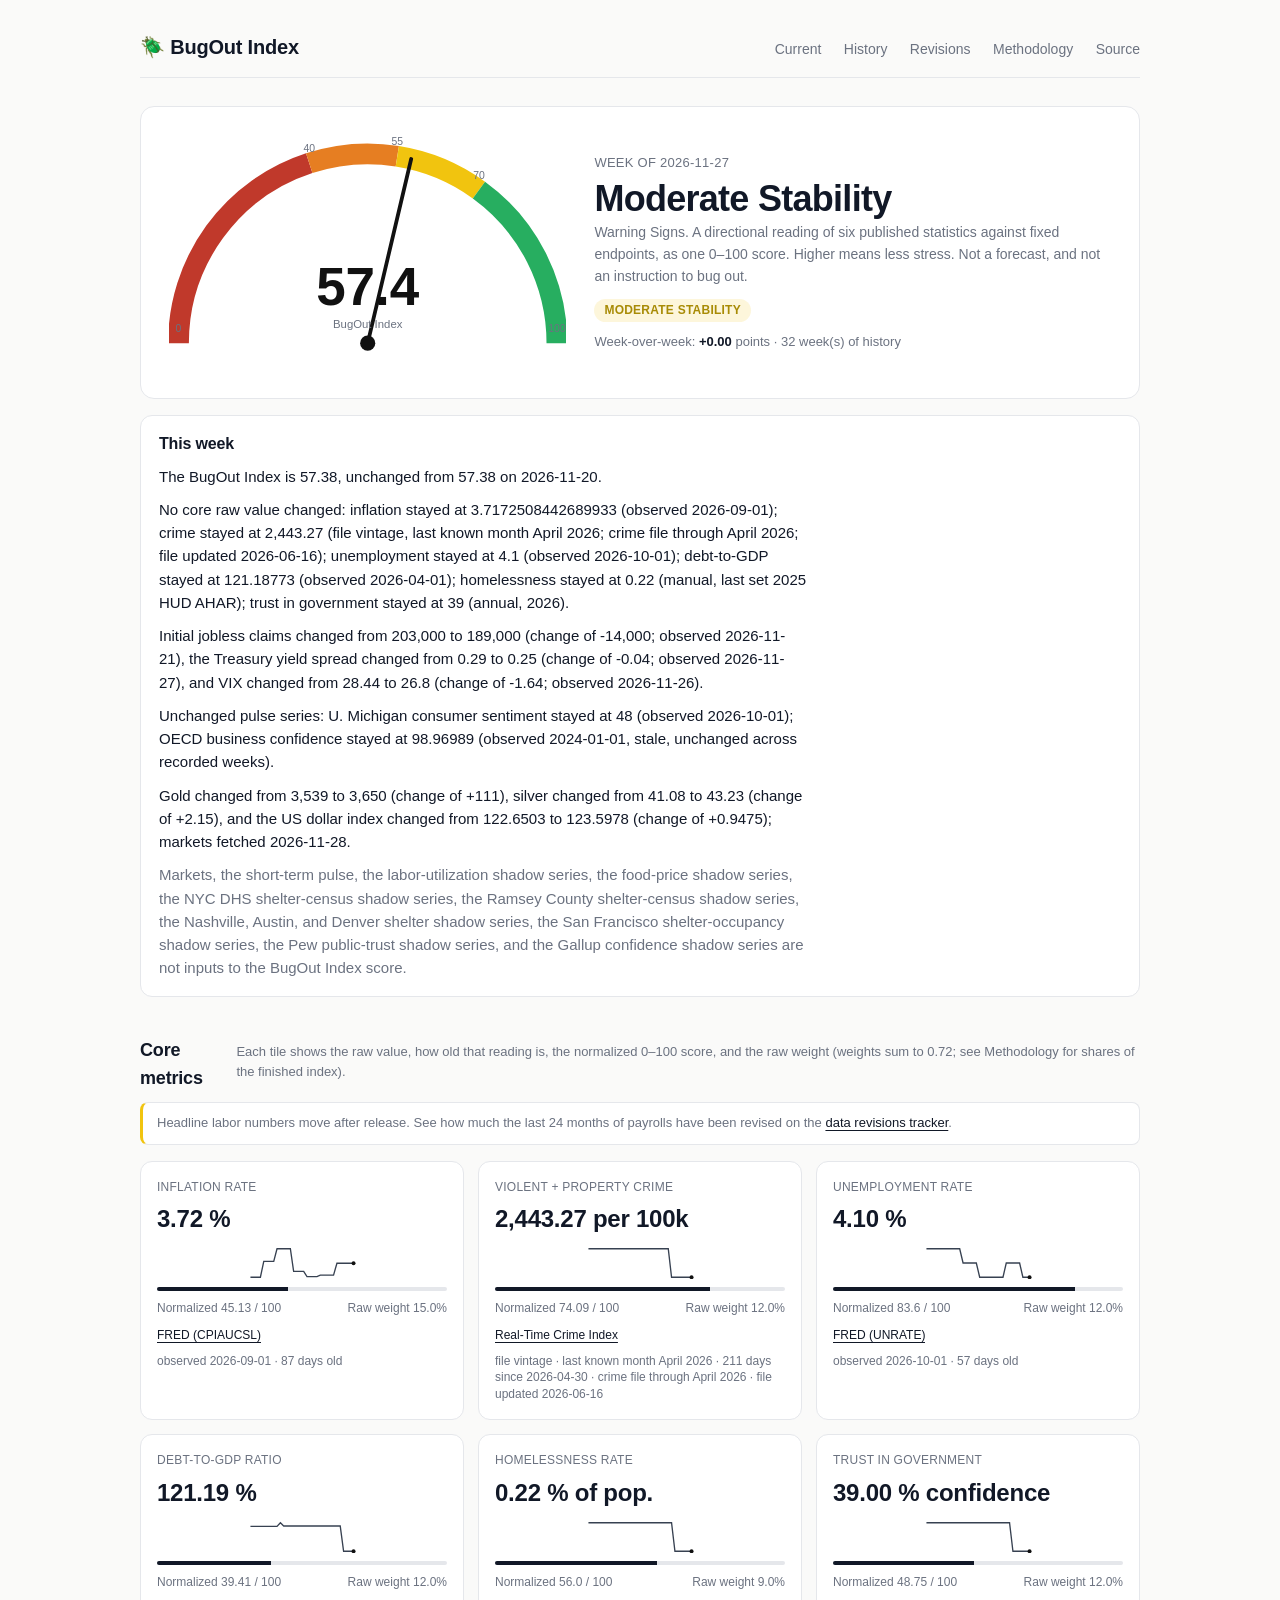
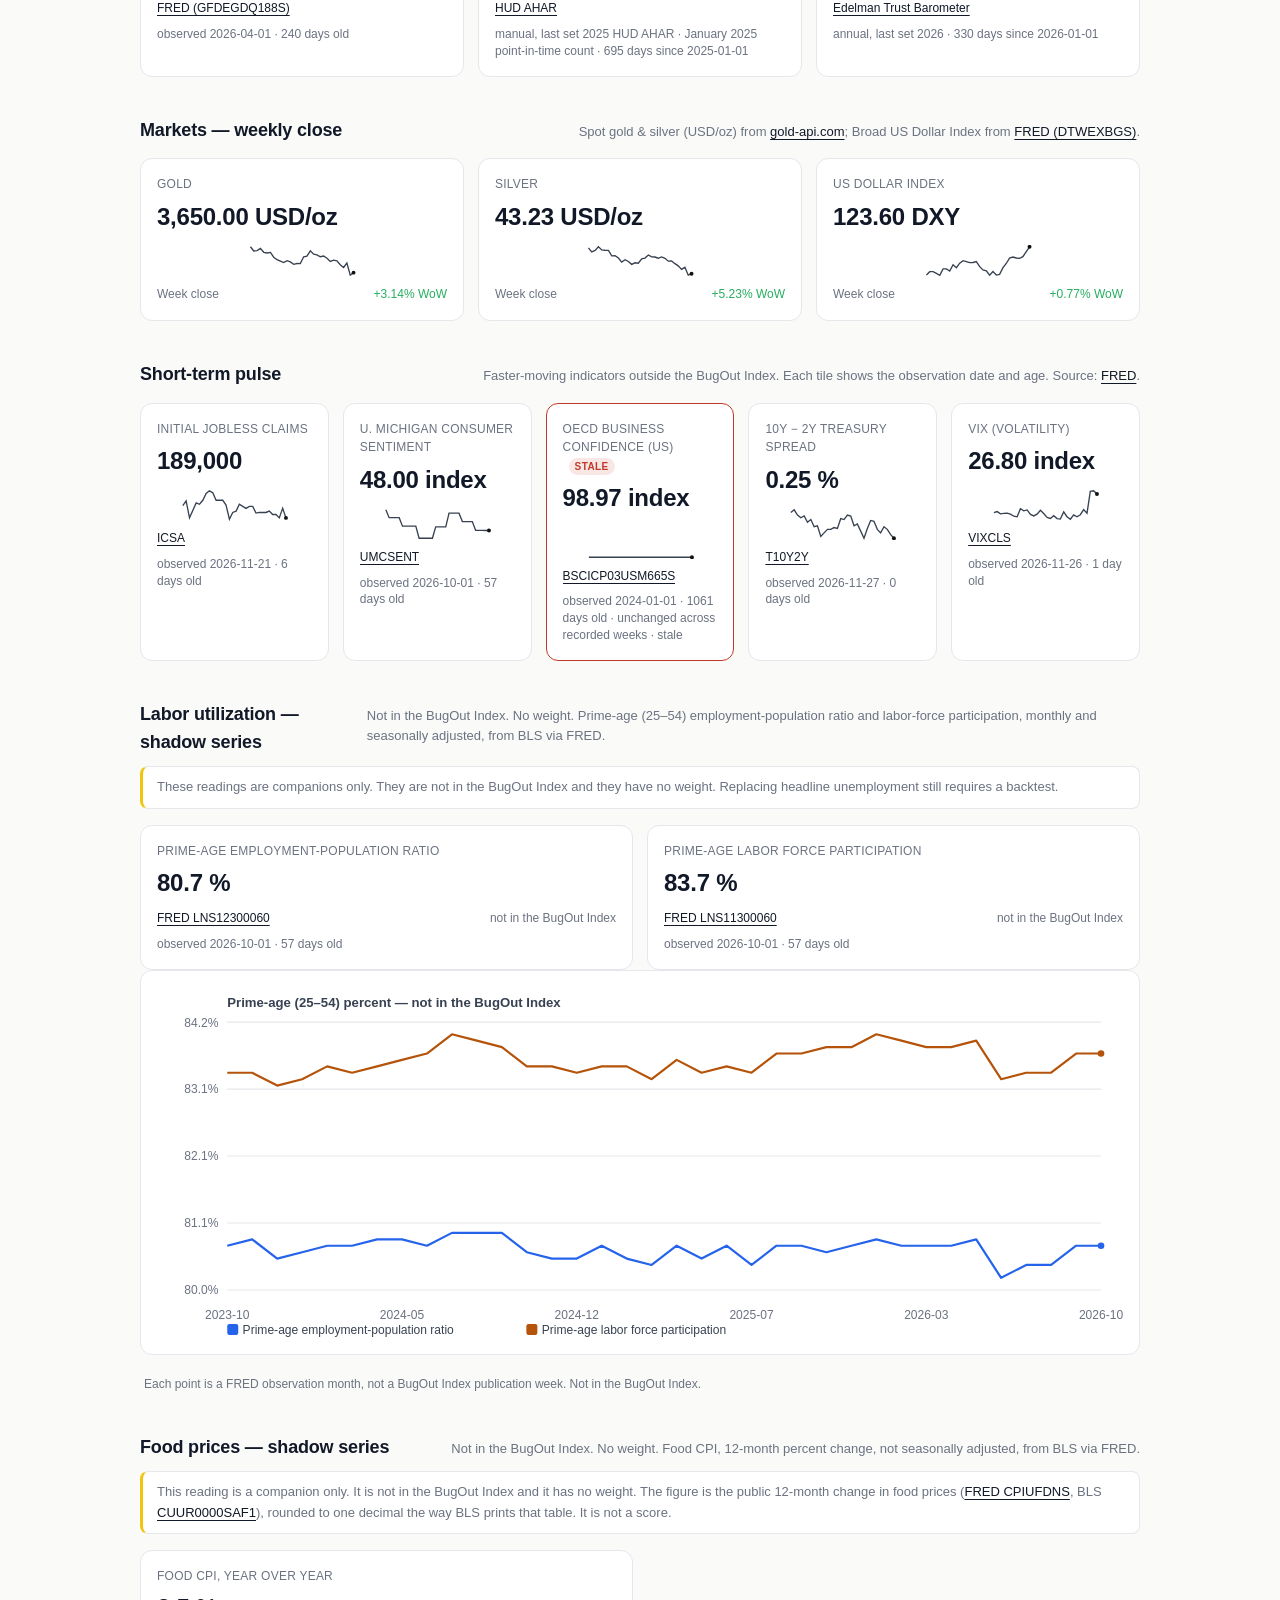
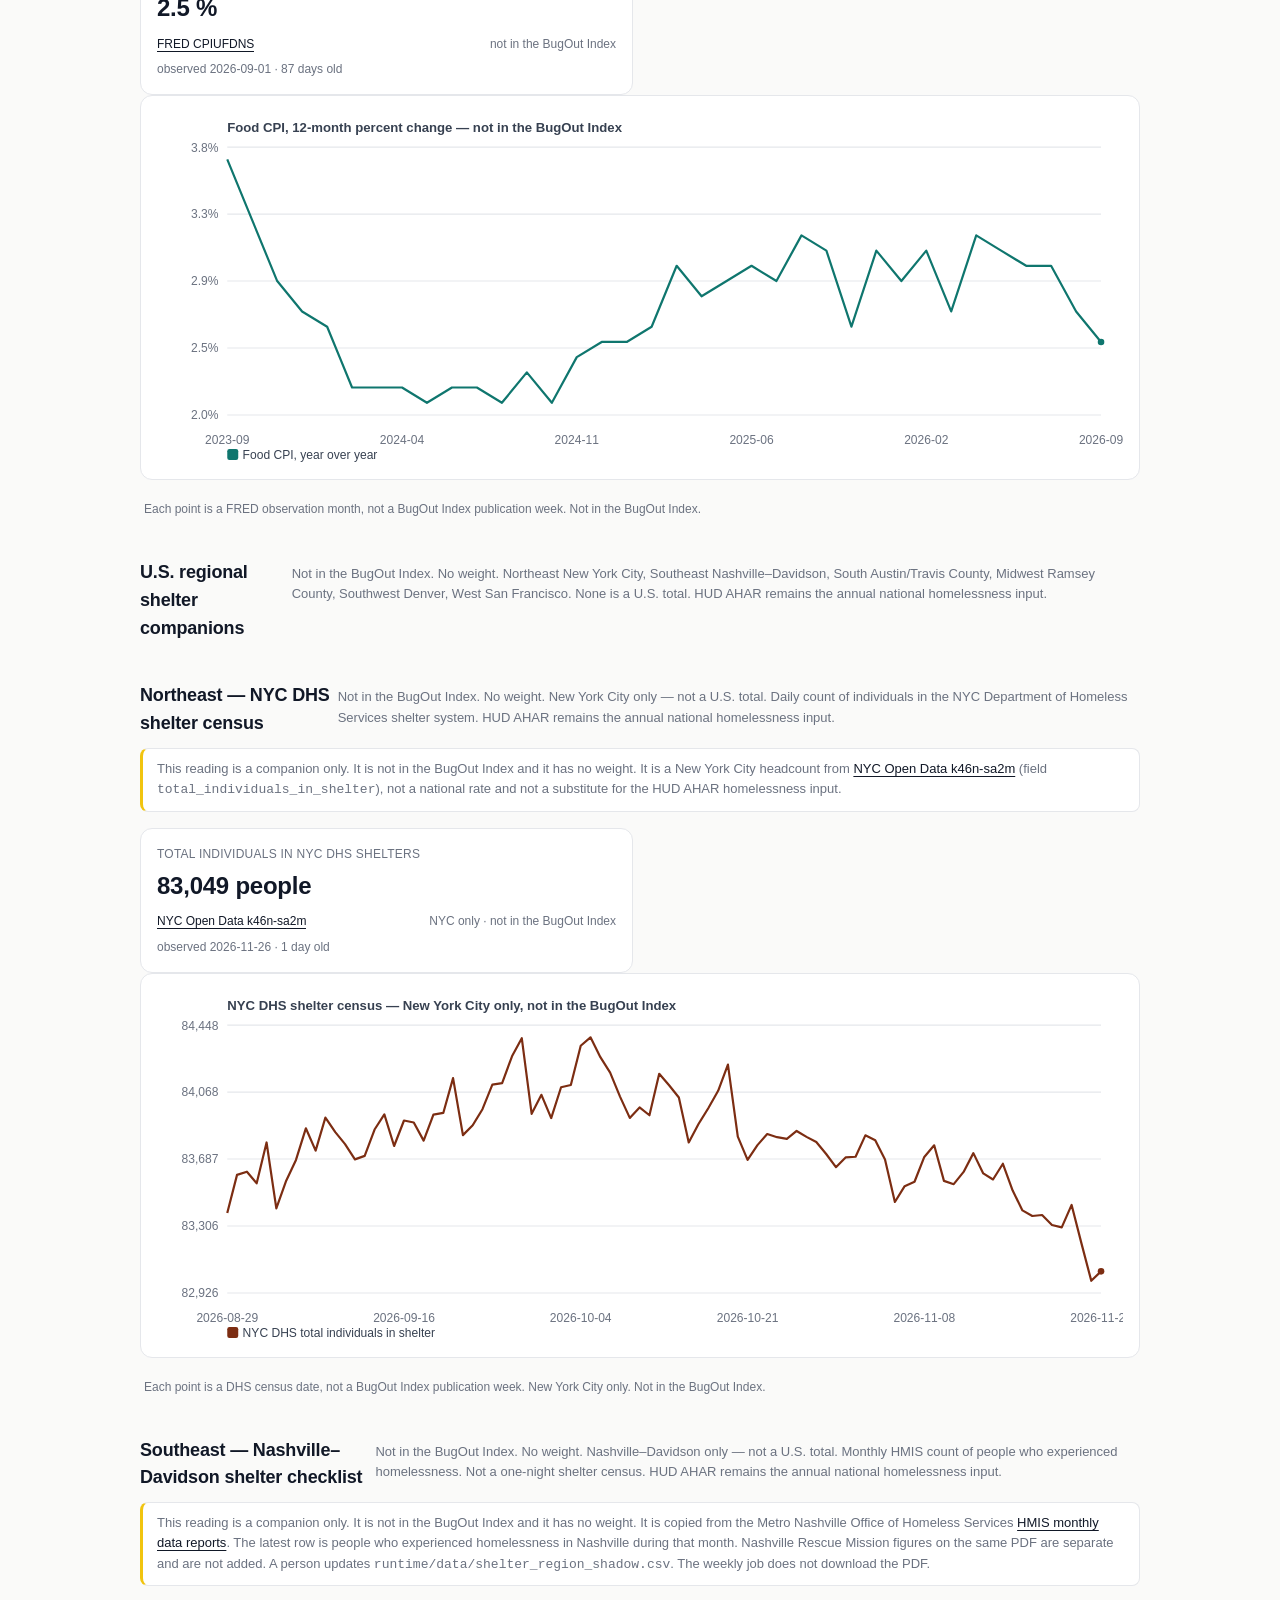
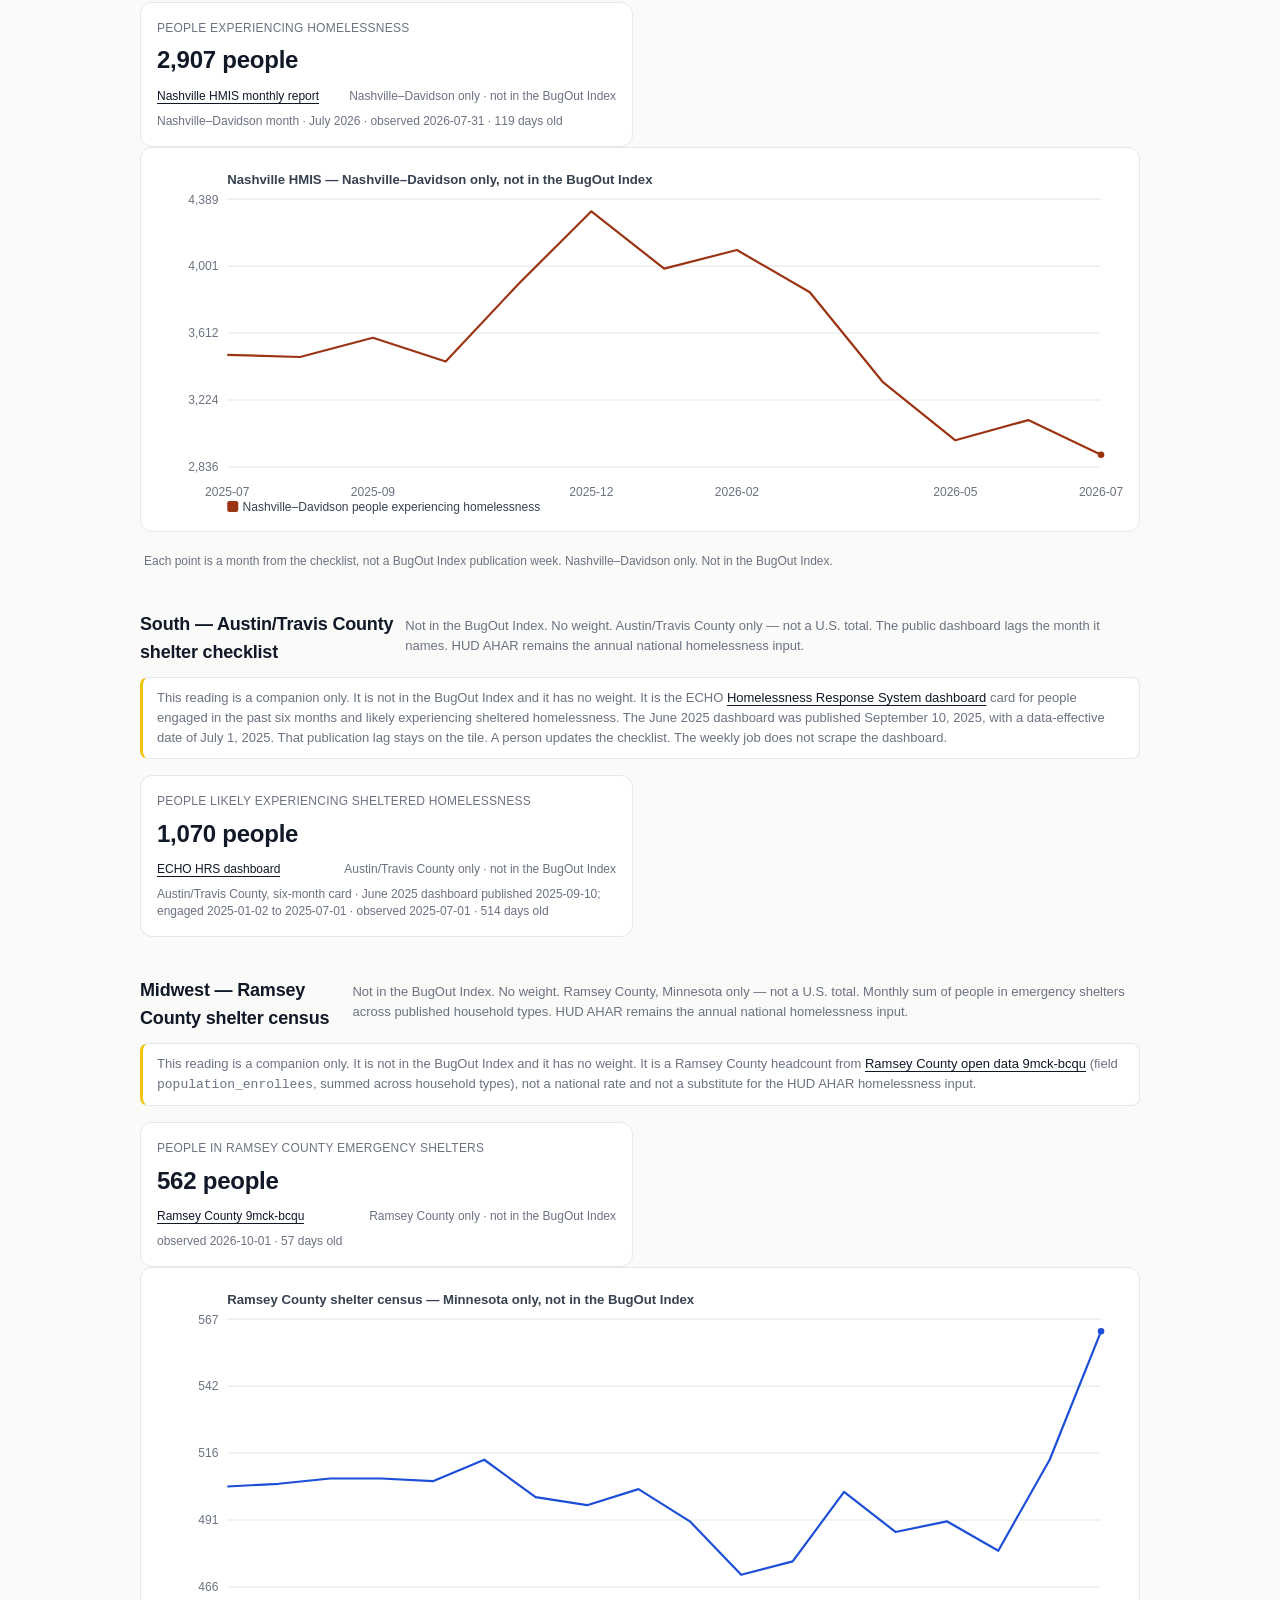
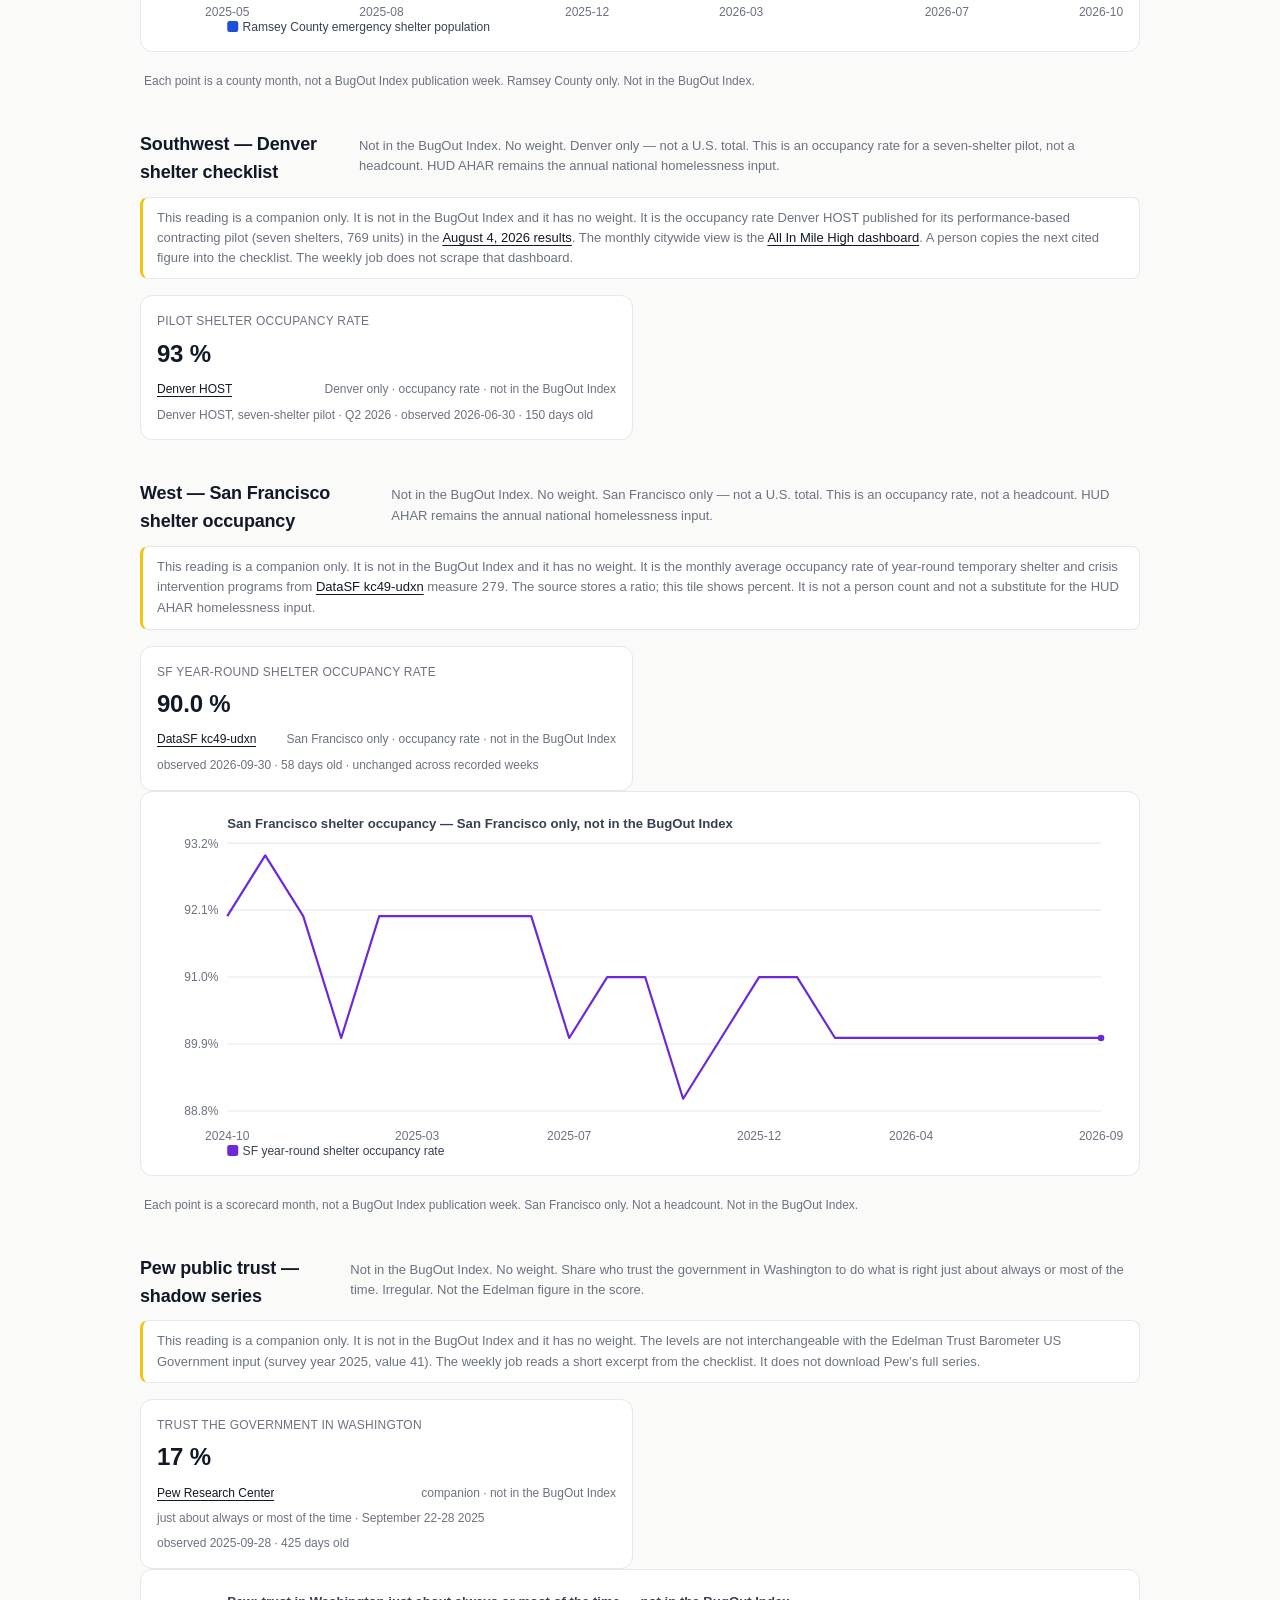
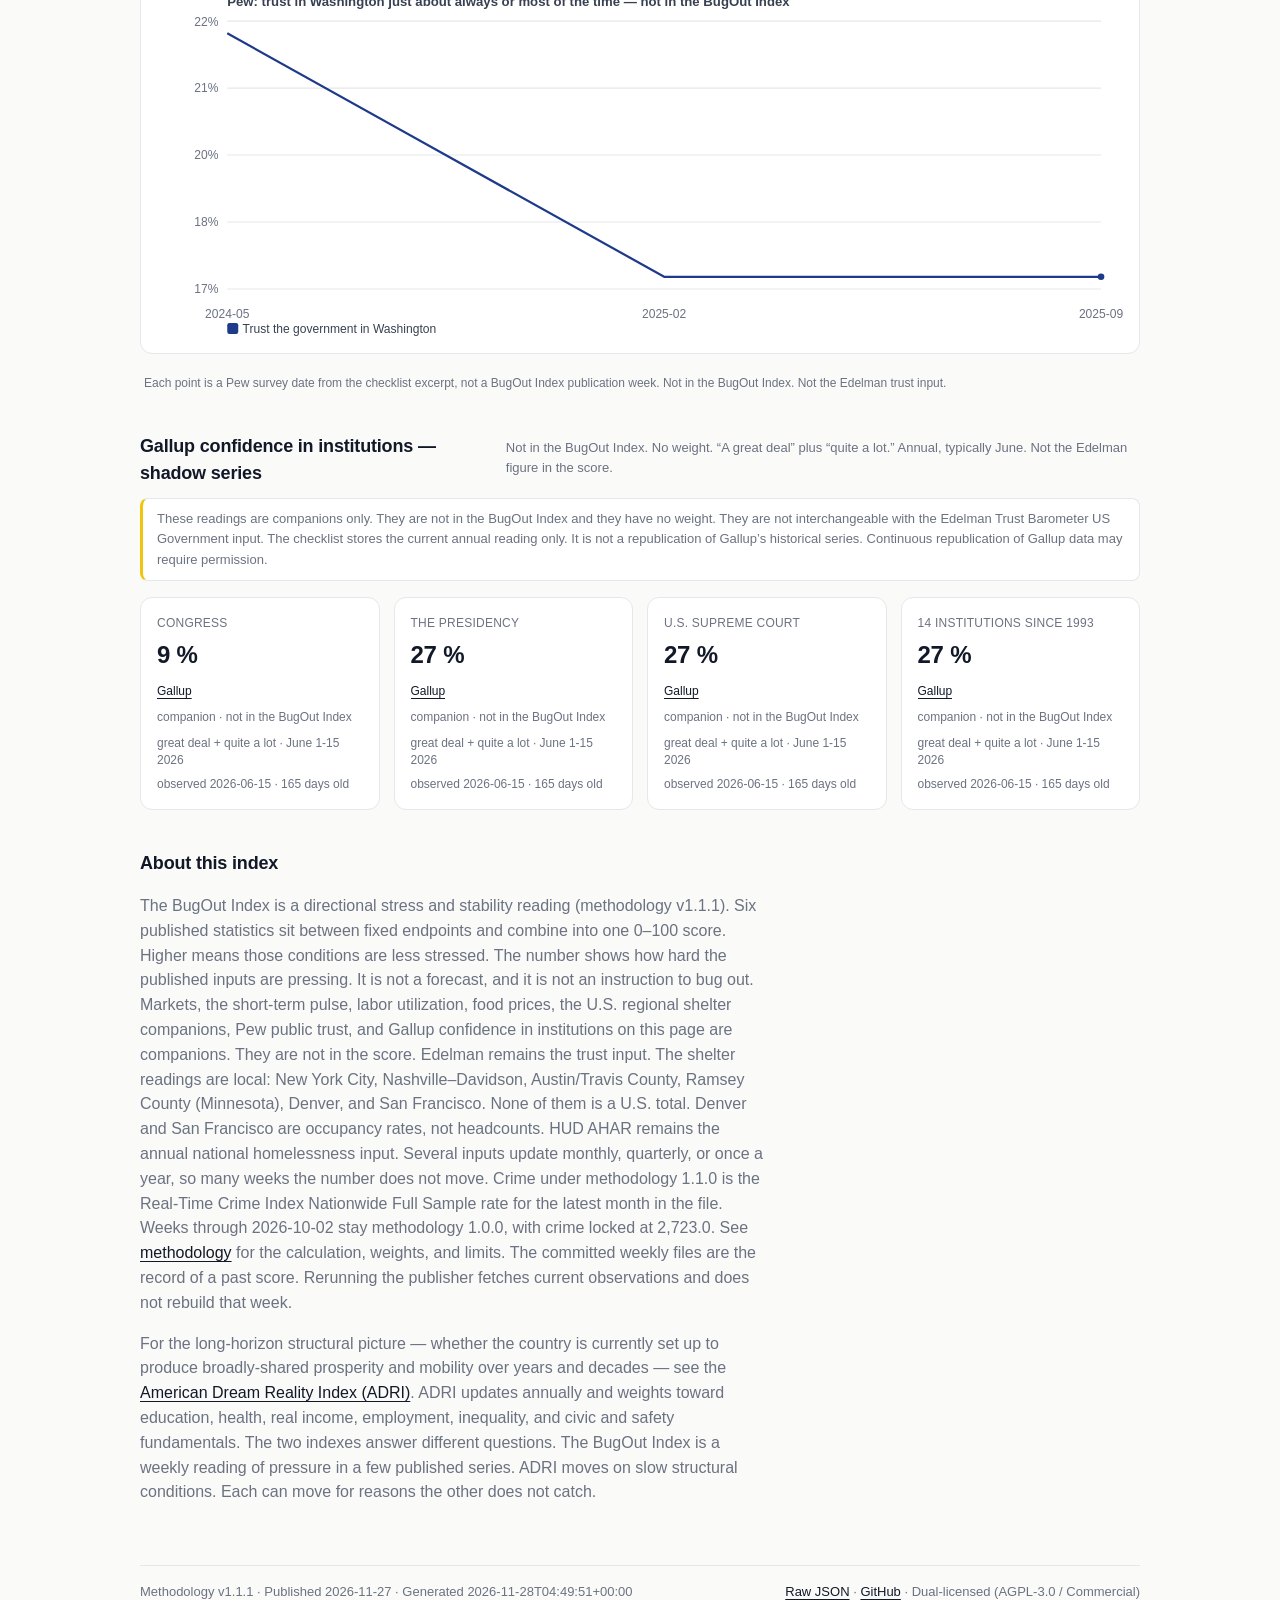
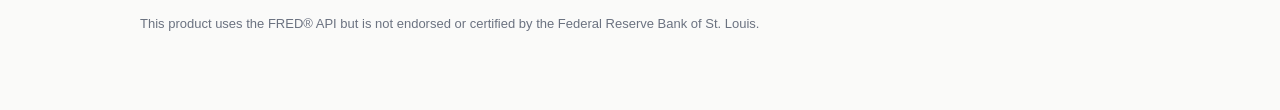
==== commit 7646d05b: "weekly: BugOut Index update for 2026-11-27" ====
--- a/docs/index.html
+++ b/docs/index.html
@@ -33,24 +33,24 @@
 <section class="hero">
   <div><svg xmlns="http://www.w3.org/2000/svg" viewBox="0 0 420 240" role="img" aria-label="BugOut Index gauge: 57.4"><path d="M10.00,220.00 A200,200 0 0,1 148.20,29.79" stroke="#c0392b" stroke-width="22" fill="none" stroke-linecap="butt"/><path d="M148.20,29.79 A200,200 0 0,1 241.29,22.46" stroke="#e67e22" stroke-width="22" fill="none" stroke-linecap="butt"/><path d="M241.29,22.46 A200,200 0 0,1 327.56,58.20" stroke="#f1c40f" stroke-width="22" fill="none" stroke-linecap="butt"/><path d="M327.56,58.20 A200,200 0 0,1 410.00,220.00" stroke="#27ae60" stroke-width="22" fill="none" stroke-linecap="butt"/><text x="10.0" y="220.0" dy="-12" text-anchor="middle" font-size="11" fill="#6b7280">0</text><text x="148.2" y="29.8" dy="-12" text-anchor="middle" font-size="11" fill="#6b7280">40</text><text x="241.3" y="22.5" dy="-12" text-anchor="middle" font-size="11" fill="#6b7280">55</text><text x="327.6" y="58.2" dy="-12" text-anchor="middle" font-size="11" fill="#6b7280">70</text><text x="410.0" y="220.0" dy="-12" text-anchor="middle" font-size="11" fill="#6b7280">100</text><line x1="210.0" y1="220" x2="255.96" y2="25.35" stroke="#111" stroke-width="4" stroke-linecap="round"/><circle cx="210.0" cy="220" r="8" fill="#111"/><text x="210.0" y="180" text-anchor="middle" font-size="56" font-weight="700" fill="#111">57.4</text><text x="210.0" y="204" text-anchor="middle" font-size="12" fill="#6b7280">BugOut Index</text></svg></div>
   <div>
-    <div class="label">Week of 2026-11-20</div>
+    <div class="label">Week of 2026-11-27</div>
     <h2>Moderate Stability</h2>
     <div class="sub">Warning Signs. A directional reading of six published statistics against fixed endpoints, as one 0–100 score. Higher means less stress. Not a forecast, and not an instruction to bug out.</div>
     <span class="band moderate">Moderate Stability</span>
     <div class="delta">
         Week-over-week: <strong>+0.00</strong> points
-      · 31 week(s) of history
+      · 32 week(s) of history
     </div>
   </div>
 </section>
 
 <section class="week-note" aria-label="What changed this week">
   <h3>This week</h3>
-  <p>The BugOut Index is 57.38, unchanged from 57.38 on 2026-11-06.</p>
+  <p>The BugOut Index is 57.38, unchanged from 57.38 on 2026-11-20.</p>
   <p>No core raw value changed: inflation stayed at 3.7172508442689933 (observed 2026-09-01); crime stayed at 2,443.27 (file vintage, last known month April 2026; crime file through April 2026; file updated 2026-06-16); unemployment stayed at 4.1 (observed 2026-10-01); debt-to-GDP stayed at 121.18773 (observed 2026-04-01); homelessness stayed at 0.22 (manual, last set 2025 HUD AHAR); trust in government stayed at 39 (annual, 2026).</p>
-  <p>Initial jobless claims changed from 189,000 to 203,000 (change of +14,000; observed 2026-11-14), U. Michigan consumer sentiment changed from 48.1 to 48 (change of -0.1; observed 2026-10-01), the Treasury yield spread changed from 0.35 to 0.29 (change of -0.06; observed 2026-11-20), and VIX changed from 28.18 to 28.44 (change of +0.26; observed 2026-11-19).</p>
-  <p>Unchanged pulse series: OECD business confidence stayed at 98.96989 (observed 2024-01-01, stale, unchanged across recorded weeks).</p>
-  <p>Gold changed from 4,072.1001 to 3,539 (change of -533.1001), silver changed from 52.071 to 41.08 (change of -10.991), and the US dollar index changed from 121.6656 to 122.6503 (change of +0.9847); markets fetched 2026-11-21.</p>
+  <p>Initial jobless claims changed from 203,000 to 189,000 (change of -14,000; observed 2026-11-21), the Treasury yield spread changed from 0.29 to 0.25 (change of -0.04; observed 2026-11-27), and VIX changed from 28.44 to 26.8 (change of -1.64; observed 2026-11-26).</p>
+  <p>Unchanged pulse series: U. Michigan consumer sentiment stayed at 48 (observed 2026-10-01); OECD business confidence stayed at 98.96989 (observed 2024-01-01, stale, unchanged across recorded weeks).</p>
+  <p>Gold changed from 3,539 to 3,650 (change of +111), silver changed from 41.08 to 43.23 (change of +2.15), and the US dollar index changed from 122.6503 to 123.5978 (change of +0.9475); markets fetched 2026-11-28.</p>
   <p class="disclaimer">Markets, the short-term pulse, the labor-utilization shadow series, the food-price shadow series, the NYC DHS shelter-census shadow series, the Ramsey County shelter-census shadow series, the Nashville, Austin, and Denver shelter shadow series, the San Francisco shelter-occupancy shadow series, the Pew public-trust shadow series, and the Gallup confidence shadow series are not inputs to the BugOut Index score.</p>
 </section>
 
@@ -66,7 +66,7 @@
   <div class="tile">
     <div class="k">Inflation Rate</div>
     <div class="v">3.72 %</div>
-    <svg xmlns="http://www.w3.org/2000/svg" viewBox="0 0 120 36" class="sparkline"><polyline points="2.0,34.0 5.9,34.0 9.7,34.0 13.6,34.0 17.5,16.1 21.3,16.1 25.2,16.1 29.1,16.1 32.9,2.0 36.8,2.0 40.7,2.0 44.5,2.0 48.4,2.0 52.3,27.5 56.1,27.5 60.0,27.5 63.9,27.5 67.7,33.3 71.6,33.3 75.5,33.3 79.3,33.3 83.2,31.6 87.1,31.6 90.9,31.6 94.8,31.6 98.7,31.6 102.5,18.3 106.4,18.3 110.3,18.3 114.1,18.3 118.0,18.3" fill="none" stroke="#374151" stroke-width="1.5"/><circle cx="118.0" cy="18.3" r="2.2" fill="#111"/></svg>
+    <svg xmlns="http://www.w3.org/2000/svg" viewBox="0 0 120 36" class="sparkline"><polyline points="2.0,34.0 5.7,34.0 9.5,34.0 13.2,34.0 17.0,16.1 20.7,16.1 24.5,16.1 28.2,16.1 31.9,2.0 35.7,2.0 39.4,2.0 43.2,2.0 46.9,2.0 50.6,27.5 54.4,27.5 58.1,27.5 61.9,27.5 65.6,33.3 69.4,33.3 73.1,33.3 76.8,33.3 80.6,31.6 84.3,31.6 88.1,31.6 91.8,31.6 95.5,31.6 99.3,18.3 103.0,18.3 106.8,18.3 110.5,18.3 114.3,18.3 118.0,18.3" fill="none" stroke="#374151" stroke-width="1.5"/><circle cx="118.0" cy="18.3" r="2.2" fill="#111"/></svg>
     <div class="norm-bar"><span style="width: 45.13%"></span></div>
     <div class="meta">
       <span>Normalized 45.13 / 100</span>
@@ -75,12 +75,12 @@
     <div class="meta">
       <span><a href="https://fred.stlouisfed.org/series/CPIAUCSL">FRED (CPIAUCSL)</a></span>
     </div>
-    <div class="age">observed 2026-09-01 · 80 days old</div>
+    <div class="age">observed 2026-09-01 · 87 days old</div>
   </div>
   <div class="tile">
     <div class="k">Violent + Property Crime</div>
     <div class="v">2,443.27 per 100k</div>
-    <svg xmlns="http://www.w3.org/2000/svg" viewBox="0 0 120 36" class="sparkline"><polyline points="2.0,2.0 5.9,2.0 9.7,2.0 13.6,2.0 17.5,2.0 21.3,2.0 25.2,2.0 29.1,2.0 32.9,2.0 36.8,2.0 40.7,2.0 44.5,2.0 48.4,2.0 52.3,2.0 56.1,2.0 60.0,2.0 63.9,2.0 67.7,2.0 71.6,2.0 75.5,2.0 79.3,2.0 83.2,2.0 87.1,2.0 90.9,2.0 94.8,2.0 98.7,34.0 102.5,34.0 106.4,34.0 110.3,34.0 114.1,34.0 118.0,34.0" fill="none" stroke="#374151" stroke-width="1.5"/><circle cx="118.0" cy="34.0" r="2.2" fill="#111"/></svg>
+    <svg xmlns="http://www.w3.org/2000/svg" viewBox="0 0 120 36" class="sparkline"><polyline points="2.0,2.0 5.7,2.0 9.5,2.0 13.2,2.0 17.0,2.0 20.7,2.0 24.5,2.0 28.2,2.0 31.9,2.0 35.7,2.0 39.4,2.0 43.2,2.0 46.9,2.0 50.6,2.0 54.4,2.0 58.1,2.0 61.9,2.0 65.6,2.0 69.4,2.0 73.1,2.0 76.8,2.0 80.6,2.0 84.3,2.0 88.1,2.0 91.8,2.0 95.5,34.0 99.3,34.0 103.0,34.0 106.8,34.0 110.5,34.0 114.3,34.0 118.0,34.0" fill="none" stroke="#374151" stroke-width="1.5"/><circle cx="118.0" cy="34.0" r="2.2" fill="#111"/></svg>
     <div class="norm-bar"><span style="width: 74.09%"></span></div>
     <div class="meta">
       <span>Normalized 74.09 / 100</span>
@@ -89,12 +89,12 @@
     <div class="meta">
       <span><a href="https://realtimecrimeindex.com/">Real-Time Crime Index</a></span>
     </div>
-    <div class="age">file vintage · last known month April 2026 · 204 days since 2026-04-30 · crime file through April 2026 · file updated 2026-06-16</div>
+    <div class="age">file vintage · last known month April 2026 · 211 days since 2026-04-30 · crime file through April 2026 · file updated 2026-06-16</div>
   </div>
   <div class="tile">
     <div class="k">Unemployment Rate</div>
     <div class="v">4.10 %</div>
-    <svg xmlns="http://www.w3.org/2000/svg" viewBox="0 0 120 36" class="sparkline"><polyline points="2.0,2.0 5.9,2.0 9.7,2.0 13.6,2.0 17.5,2.0 21.3,2.0 25.2,2.0 29.1,2.0 32.9,2.0 36.8,2.0 40.7,2.0 44.5,18.0 48.4,18.0 52.3,18.0 56.1,18.0 60.0,18.0 63.9,34.0 67.7,34.0 71.6,34.0 75.5,34.0 79.3,34.0 83.2,34.0 87.1,34.0 90.9,34.0 94.8,18.0 98.7,18.0 102.5,18.0 106.4,18.0 110.3,18.0 114.1,34.0 118.0,34.0" fill="none" stroke="#374151" stroke-width="1.5"/><circle cx="118.0" cy="34.0" r="2.2" fill="#111"/></svg>
+    <svg xmlns="http://www.w3.org/2000/svg" viewBox="0 0 120 36" class="sparkline"><polyline points="2.0,2.0 5.7,2.0 9.5,2.0 13.2,2.0 17.0,2.0 20.7,2.0 24.5,2.0 28.2,2.0 31.9,2.0 35.7,2.0 39.4,2.0 43.2,18.0 46.9,18.0 50.6,18.0 54.4,18.0 58.1,18.0 61.9,34.0 65.6,34.0 69.4,34.0 73.1,34.0 76.8,34.0 80.6,34.0 84.3,34.0 88.1,34.0 91.8,18.0 95.5,18.0 99.3,18.0 103.0,18.0 106.8,18.0 110.5,34.0 114.3,34.0 118.0,34.0" fill="none" stroke="#374151" stroke-width="1.5"/><circle cx="118.0" cy="34.0" r="2.2" fill="#111"/></svg>
     <div class="norm-bar"><span style="width: 83.6%"></span></div>
     <div class="meta">
       <span>Normalized 83.6 / 100</span>
@@ -103,12 +103,12 @@
     <div class="meta">
       <span><a href="https://fred.stlouisfed.org/series/UNRATE">FRED (UNRATE)</a></span>
     </div>
-    <div class="age">observed 2026-10-01 · 50 days old</div>
+    <div class="age">observed 2026-10-01 · 57 days old</div>
   </div>
   <div class="tile">
     <div class="k">Debt-to-GDP Ratio</div>
     <div class="v">121.19 %</div>
-    <svg xmlns="http://www.w3.org/2000/svg" viewBox="0 0 120 36" class="sparkline"><polyline points="2.0,6.1 5.9,6.1 9.7,6.1 13.6,6.1 17.5,6.1 21.3,6.1 25.2,6.1 29.1,6.1 32.9,6.1 36.8,2.0 40.7,5.6 44.5,5.6 48.4,5.6 52.3,5.6 56.1,5.6 60.0,5.6 63.9,5.6 67.7,5.6 71.6,5.6 75.5,5.6 79.3,5.6 83.2,5.6 87.1,5.6 90.9,5.6 94.8,5.6 98.7,5.6 102.5,5.6 106.4,5.6 110.3,34.0 114.1,34.0 118.0,34.0" fill="none" stroke="#374151" stroke-width="1.5"/><circle cx="118.0" cy="34.0" r="2.2" fill="#111"/></svg>
+    <svg xmlns="http://www.w3.org/2000/svg" viewBox="0 0 120 36" class="sparkline"><polyline points="2.0,6.1 5.7,6.1 9.5,6.1 13.2,6.1 17.0,6.1 20.7,6.1 24.5,6.1 28.2,6.1 31.9,6.1 35.7,2.0 39.4,5.6 43.2,5.6 46.9,5.6 50.6,5.6 54.4,5.6 58.1,5.6 61.9,5.6 65.6,5.6 69.4,5.6 73.1,5.6 76.8,5.6 80.6,5.6 84.3,5.6 88.1,5.6 91.8,5.6 95.5,5.6 99.3,5.6 103.0,5.6 106.8,34.0 110.5,34.0 114.3,34.0 118.0,34.0" fill="none" stroke="#374151" stroke-width="1.5"/><circle cx="118.0" cy="34.0" r="2.2" fill="#111"/></svg>
     <div class="norm-bar"><span style="width: 39.41%"></span></div>
     <div class="meta">
       <span>Normalized 39.41 / 100</span>
@@ -117,12 +117,12 @@
     <div class="meta">
       <span><a href="https://fred.stlouisfed.org/series/GFDEGDQ188S">FRED (GFDEGDQ188S)</a></span>
     </div>
-    <div class="age">observed 2026-04-01 · 233 days old</div>
+    <div class="age">observed 2026-04-01 · 240 days old</div>
   </div>
   <div class="tile">
     <div class="k">Homelessness Rate</div>
     <div class="v">0.22 % of pop.</div>
-    <svg xmlns="http://www.w3.org/2000/svg" viewBox="0 0 120 36" class="sparkline"><polyline points="2.0,2.0 5.9,2.0 9.7,2.0 13.6,2.0 17.5,2.0 21.3,2.0 25.2,2.0 29.1,2.0 32.9,2.0 36.8,2.0 40.7,2.0 44.5,2.0 48.4,2.0 52.3,2.0 56.1,2.0 60.0,2.0 63.9,2.0 67.7,2.0 71.6,2.0 75.5,2.0 79.3,2.0 83.2,2.0 87.1,2.0 90.9,2.0 94.8,2.0 98.7,2.0 102.5,34.0 106.4,34.0 110.3,34.0 114.1,34.0 118.0,34.0" fill="none" stroke="#374151" stroke-width="1.5"/><circle cx="118.0" cy="34.0" r="2.2" fill="#111"/></svg>
+    <svg xmlns="http://www.w3.org/2000/svg" viewBox="0 0 120 36" class="sparkline"><polyline points="2.0,2.0 5.7,2.0 9.5,2.0 13.2,2.0 17.0,2.0 20.7,2.0 24.5,2.0 28.2,2.0 31.9,2.0 35.7,2.0 39.4,2.0 43.2,2.0 46.9,2.0 50.6,2.0 54.4,2.0 58.1,2.0 61.9,2.0 65.6,2.0 69.4,2.0 73.1,2.0 76.8,2.0 80.6,2.0 84.3,2.0 88.1,2.0 91.8,2.0 95.5,2.0 99.3,34.0 103.0,34.0 106.8,34.0 110.5,34.0 114.3,34.0 118.0,34.0" fill="none" stroke="#374151" stroke-width="1.5"/><circle cx="118.0" cy="34.0" r="2.2" fill="#111"/></svg>
     <div class="norm-bar"><span style="width: 56.0%"></span></div>
     <div class="meta">
       <span>Normalized 56.0 / 100</span>
@@ -131,12 +131,12 @@
     <div class="meta">
       <span><a href="https://www.huduser.gov/portal/sites/default/files/pdf/2024-AHAR-Part-1.pdf">HUD AHAR</a></span>
     </div>
-    <div class="age">manual, last set 2025 HUD AHAR · January 2025 point-in-time count · 688 days since 2025-01-01</div>
+    <div class="age">manual, last set 2025 HUD AHAR · January 2025 point-in-time count · 695 days since 2025-01-01</div>
   </div>
   <div class="tile">
     <div class="k">Trust in Government</div>
     <div class="v">39.00 % confidence</div>
-    <svg xmlns="http://www.w3.org/2000/svg" viewBox="0 0 120 36" class="sparkline"><polyline points="2.0,2.0 5.9,2.0 9.7,2.0 13.6,2.0 17.5,2.0 21.3,2.0 25.2,2.0 29.1,2.0 32.9,2.0 36.8,2.0 40.7,2.0 44.5,2.0 48.4,2.0 52.3,2.0 56.1,2.0 60.0,2.0 63.9,2.0 67.7,2.0 71.6,2.0 75.5,2.0 79.3,2.0 83.2,2.0 87.1,2.0 90.9,2.0 94.8,2.0 98.7,2.0 102.5,34.0 106.4,34.0 110.3,34.0 114.1,34.0 118.0,34.0" fill="none" stroke="#374151" stroke-width="1.5"/><circle cx="118.0" cy="34.0" r="2.2" fill="#111"/></svg>
+    <svg xmlns="http://www.w3.org/2000/svg" viewBox="0 0 120 36" class="sparkline"><polyline points="2.0,2.0 5.7,2.0 9.5,2.0 13.2,2.0 17.0,2.0 20.7,2.0 24.5,2.0 28.2,2.0 31.9,2.0 35.7,2.0 39.4,2.0 43.2,2.0 46.9,2.0 50.6,2.0 54.4,2.0 58.1,2.0 61.9,2.0 65.6,2.0 69.4,2.0 73.1,2.0 76.8,2.0 80.6,2.0 84.3,2.0 88.1,2.0 91.8,2.0 95.5,2.0 99.3,34.0 103.0,34.0 106.8,34.0 110.5,34.0 114.3,34.0 118.0,34.0" fill="none" stroke="#374151" stroke-width="1.5"/><circle cx="118.0" cy="34.0" r="2.2" fill="#111"/></svg>
     <div class="norm-bar"><span style="width: 48.75%"></span></div>
     <div class="meta">
       <span>Normalized 48.75 / 100</span>
@@ -145,7 +145,7 @@
     <div class="meta">
       <span><a href="https://www.edelman.com/trust">Edelman Trust Barometer</a></span>
     </div>
-    <div class="age">annual, last set 2026 · 323 days since 2026-01-01</div>
+    <div class="age">annual, last set 2026 · 330 days since 2026-01-01</div>
   </div>
 </div>
 
@@ -156,43 +156,43 @@
 <div class="grid markets">
   <div class="tile">
     <div class="k">Gold</div>
-    <div class="v">3,539.00 USD/oz</div>
-    <svg xmlns="http://www.w3.org/2000/svg" viewBox="0 0 120 36" class="sparkline"><polyline points="2.0,2.0 5.9,6.7 9.7,6.3 13.6,3.8 17.5,8.2 21.3,9.0 25.2,8.3 29.1,13.7 32.9,16.5 36.8,18.1 40.7,19.8 44.5,17.6 48.4,19.0 52.3,21.7 56.1,20.8 60.0,21.0 63.9,13.3 67.7,12.5 71.6,6.6 75.5,10.4 79.3,11.1 83.2,13.2 87.1,12.4 90.9,14.8 94.8,18.5 98.7,17.1 102.5,17.9 106.4,22.2 110.3,25.3 114.1,20.3 118.0,34.0" fill="none" stroke="#374151" stroke-width="1.5"/><circle cx="118.0" cy="34.0" r="2.2" fill="#111"/></svg>
-    <div class="meta">
-      <span>Week close</span>
-      <span>
-          <span class="delta-down">
-            -13.09% WoW
-          </span>
-      </span>
-    </div>
-  </div>
-  <div class="tile">
-    <div class="k">Silver</div>
-    <div class="v">41.08 USD/oz</div>
-    <svg xmlns="http://www.w3.org/2000/svg" viewBox="0 0 120 36" class="sparkline"><polyline points="2.0,3.2 5.9,7.7 9.7,6.1 13.6,2.0 17.5,5.6 21.3,5.9 25.2,6.1 29.1,12.2 32.9,12.0 36.8,14.6 40.7,19.2 44.5,16.6 48.4,18.6 52.3,21.8 56.1,20.0 60.0,20.5 63.9,15.6 67.7,14.7 71.6,11.2 75.5,13.3 79.3,13.5 83.2,14.9 87.1,13.4 90.9,15.0 94.8,18.2 98.7,17.9 102.5,21.0 106.4,23.5 110.3,27.4 114.1,25.1 118.0,34.0" fill="none" stroke="#374151" stroke-width="1.5"/><circle cx="118.0" cy="34.0" r="2.2" fill="#111"/></svg>
-    <div class="meta">
-      <span>Week close</span>
-      <span>
-          <span class="delta-down">
-            -21.11% WoW
-          </span>
-      </span>
-    </div>
-  </div>
-  <div class="tile">
-    <div class="k">US Dollar Index</div>
-    <div class="v">122.65 DXY</div>
-    <svg xmlns="http://www.w3.org/2000/svg" viewBox="0 0 120 36" class="sparkline"><polyline points="2.0,33.7 5.9,29.2 9.7,29.2 13.6,31.5 17.5,34.0 21.3,25.4 25.2,25.3 29.1,28.2 32.9,19.8 36.8,23.8 40.7,17.6 44.5,14.2 48.4,15.6 52.3,16.9 56.1,16.7 60.0,15.5 63.9,22.5 67.7,26.9 71.6,28.0 75.5,33.8 79.3,29.1 83.2,33.8 87.1,32.8 90.9,23.8 94.8,18.1 98.7,10.8 102.5,9.3 106.4,10.6 110.3,11.2 114.1,8.8 118.0,2.0" fill="none" stroke="#374151" stroke-width="1.5"/><circle cx="118.0" cy="2.0" r="2.2" fill="#111"/></svg>
+    <div class="v">3,650.00 USD/oz</div>
+    <svg xmlns="http://www.w3.org/2000/svg" viewBox="0 0 120 36" class="sparkline"><polyline points="2.0,2.0 5.7,6.7 9.5,6.3 13.2,3.8 17.0,8.2 20.7,9.0 24.5,8.3 28.2,13.7 31.9,16.5 35.7,18.1 39.4,19.8 43.2,17.6 46.9,19.0 50.6,21.7 54.4,20.8 58.1,21.0 61.9,13.3 65.6,12.5 69.4,6.6 73.1,10.4 76.8,11.1 80.6,13.2 84.3,12.4 88.1,14.8 91.8,18.5 95.5,17.1 99.3,17.9 103.0,22.2 106.8,25.3 110.5,20.3 114.3,34.0 118.0,31.1" fill="none" stroke="#374151" stroke-width="1.5"/><circle cx="118.0" cy="31.1" r="2.2" fill="#111"/></svg>
     <div class="meta">
       <span>Week close</span>
       <span>
           <span class="delta-up">
-            +0.81% WoW
+            +3.14% WoW
           </span>
       </span>
     </div>
   </div>
+  <div class="tile">
+    <div class="k">Silver</div>
+    <div class="v">43.23 USD/oz</div>
+    <svg xmlns="http://www.w3.org/2000/svg" viewBox="0 0 120 36" class="sparkline"><polyline points="2.0,3.2 5.7,7.7 9.5,6.1 13.2,2.0 17.0,5.6 20.7,5.9 24.5,6.1 28.2,12.2 31.9,12.0 35.7,14.6 39.4,19.2 43.2,16.6 46.9,18.6 50.6,21.8 54.4,20.0 58.1,20.5 61.9,15.6 65.6,14.7 69.4,11.2 73.1,13.3 76.8,13.5 80.6,14.9 84.3,13.4 88.1,15.0 91.8,18.2 95.5,17.9 99.3,21.0 103.0,23.5 106.8,27.4 110.5,25.1 114.3,34.0 118.0,32.3" fill="none" stroke="#374151" stroke-width="1.5"/><circle cx="118.0" cy="32.3" r="2.2" fill="#111"/></svg>
+    <div class="meta">
+      <span>Week close</span>
+      <span>
+          <span class="delta-up">
+            +5.23% WoW
+          </span>
+      </span>
+    </div>
+  </div>
+  <div class="tile">
+    <div class="k">US Dollar Index</div>
+    <div class="v">123.60 DXY</div>
+    <svg xmlns="http://www.w3.org/2000/svg" viewBox="0 0 120 36" class="sparkline"><polyline points="2.0,33.8 5.7,30.0 9.5,30.0 13.2,32.0 17.0,34.0 20.7,26.8 24.5,26.8 28.2,29.2 31.9,22.2 35.7,25.5 39.4,20.4 43.2,17.6 46.9,18.7 50.6,19.8 54.4,19.7 58.1,18.6 61.9,24.4 65.6,28.1 69.4,29.0 73.1,33.9 76.8,29.9 80.6,33.8 84.3,33.0 88.1,25.5 91.8,20.8 95.5,14.7 99.3,13.5 103.0,14.6 106.8,15.1 110.5,13.1 114.3,7.5 118.0,2.0" fill="none" stroke="#374151" stroke-width="1.5"/><circle cx="118.0" cy="2.0" r="2.2" fill="#111"/></svg>
+    <div class="meta">
+      <span>Week close</span>
+      <span>
+          <span class="delta-up">
+            +0.77% WoW
+          </span>
+      </span>
+    </div>
+  </div>
 </div>
 
 <div class="section-title">
@@ -202,48 +202,48 @@
 <div class="grid pulse">
   <div class="tile">
     <div class="k">Initial Jobless Claims</div>
-    <div class="v">203,000</div>
-    <svg xmlns="http://www.w3.org/2000/svg" viewBox="0 0 120 36" class="sparkline"><polyline points="2.0,18.8 5.9,13.4 9.7,32.5 13.6,24.1 17.5,15.7 21.3,17.2 25.2,12.7 29.1,5.0 32.9,2.0 36.8,4.3 40.7,12.7 44.5,12.7 48.4,12.7 52.3,18.0 56.1,34.0 60.0,26.4 63.9,24.9 67.7,17.2 71.6,19.5 75.5,21.8 79.3,19.5 83.2,19.5 87.1,27.1 90.9,26.4 94.8,26.4 98.7,26.4 102.5,24.9 106.4,28.7 110.3,28.7 114.1,32.5 118.0,21.8" fill="none" stroke="#374151" stroke-width="1.5"/><circle cx="118.0" cy="21.8" r="2.2" fill="#111"/></svg>
+    <div class="v">189,000</div>
+    <svg xmlns="http://www.w3.org/2000/svg" viewBox="0 0 120 36" class="sparkline"><polyline points="2.0,18.8 5.7,13.4 9.5,32.5 13.2,24.1 17.0,15.7 20.7,17.2 24.5,12.7 28.2,5.0 31.9,2.0 35.7,4.3 39.4,12.7 43.2,12.7 46.9,12.7 50.6,18.0 54.4,34.0 58.1,26.4 61.9,24.9 65.6,17.2 69.4,19.5 73.1,21.8 76.8,19.5 80.6,19.5 84.3,27.1 88.1,26.4 91.8,26.4 95.5,26.4 99.3,24.9 103.0,28.7 106.8,28.7 110.5,32.5 114.3,21.8 118.0,32.5" fill="none" stroke="#374151" stroke-width="1.5"/><circle cx="118.0" cy="32.5" r="2.2" fill="#111"/></svg>
     <div class="meta">
       <span><a href="https://fred.stlouisfed.org/series/ICSA">ICSA</a></span>
     </div>
-    <div class="age">observed 2026-11-14 · 6 days old</div>
+    <div class="age">observed 2026-11-21 · 6 days old</div>
   </div>
   <div class="tile">
     <div class="k">U. Michigan Consumer Sentiment</div>
     <div class="v">48.00 index</div>
-    <svg xmlns="http://www.w3.org/2000/svg" viewBox="0 0 120 36" class="sparkline"><polyline points="2.0,2.0 5.9,10.9 9.7,10.9 13.6,10.9 17.5,10.9 21.3,20.4 25.2,20.4 29.1,20.4 32.9,20.4 36.8,20.4 40.7,34.0 44.5,34.0 48.4,34.0 52.3,34.0 56.1,34.0 60.0,21.3 63.9,21.3 67.7,21.3 71.6,21.3 75.5,5.8 79.3,5.8 83.2,5.8 87.1,5.8 90.9,15.3 94.8,15.3 98.7,15.3 102.5,15.3 106.4,25.1 110.3,25.1 114.1,25.1 118.0,25.3" fill="none" stroke="#374151" stroke-width="1.5"/><circle cx="118.0" cy="25.3" r="2.2" fill="#111"/></svg>
+    <svg xmlns="http://www.w3.org/2000/svg" viewBox="0 0 120 36" class="sparkline"><polyline points="2.0,2.0 5.7,10.9 9.5,10.9 13.2,10.9 17.0,10.9 20.7,20.4 24.5,20.4 28.2,20.4 31.9,20.4 35.7,20.4 39.4,34.0 43.2,34.0 46.9,34.0 50.6,34.0 54.4,34.0 58.1,21.3 61.9,21.3 65.6,21.3 69.4,21.3 73.1,5.8 76.8,5.8 80.6,5.8 84.3,5.8 88.1,15.3 91.8,15.3 95.5,15.3 99.3,15.3 103.0,25.1 106.8,25.1 110.5,25.1 114.3,25.3 118.0,25.3" fill="none" stroke="#374151" stroke-width="1.5"/><circle cx="118.0" cy="25.3" r="2.2" fill="#111"/></svg>
     <div class="meta">
       <span><a href="https://fred.stlouisfed.org/series/UMCSENT">UMCSENT</a></span>
     </div>
-    <div class="age">observed 2026-10-01 · 50 days old</div>
+    <div class="age">observed 2026-10-01 · 57 days old</div>
   </div>
   <div class="tile stale">
     <div class="k">OECD Business Confidence (US) <span class="badge-stale">Stale</span></div>
     <div class="v">98.97 index</div>
-    <svg xmlns="http://www.w3.org/2000/svg" viewBox="0 0 120 36" class="sparkline"><polyline points="2.0,34.0 5.9,34.0 9.7,34.0 13.6,34.0 17.5,34.0 21.3,34.0 25.2,34.0 29.1,34.0 32.9,34.0 36.8,34.0 40.7,34.0 44.5,34.0 48.4,34.0 52.3,34.0 56.1,34.0 60.0,34.0 63.9,34.0 67.7,34.0 71.6,34.0 75.5,34.0 79.3,34.0 83.2,34.0 87.1,34.0 90.9,34.0 94.8,34.0 98.7,34.0 102.5,34.0 106.4,34.0 110.3,34.0 114.1,34.0 118.0,34.0" fill="none" stroke="#374151" stroke-width="1.5"/><circle cx="118.0" cy="34.0" r="2.2" fill="#111"/></svg>
+    <svg xmlns="http://www.w3.org/2000/svg" viewBox="0 0 120 36" class="sparkline"><polyline points="2.0,34.0 5.7,34.0 9.5,34.0 13.2,34.0 17.0,34.0 20.7,34.0 24.5,34.0 28.2,34.0 31.9,34.0 35.7,34.0 39.4,34.0 43.2,34.0 46.9,34.0 50.6,34.0 54.4,34.0 58.1,34.0 61.9,34.0 65.6,34.0 69.4,34.0 73.1,34.0 76.8,34.0 80.6,34.0 84.3,34.0 88.1,34.0 91.8,34.0 95.5,34.0 99.3,34.0 103.0,34.0 106.8,34.0 110.5,34.0 114.3,34.0 118.0,34.0" fill="none" stroke="#374151" stroke-width="1.5"/><circle cx="118.0" cy="34.0" r="2.2" fill="#111"/></svg>
     <div class="meta">
       <span><a href="https://fred.stlouisfed.org/series/BSCICP03USM665S">BSCICP03USM665S</a></span>
     </div>
-    <div class="age">observed 2024-01-01 · 1054 days old · unchanged across recorded weeks · stale</div>
+    <div class="age">observed 2024-01-01 · 1061 days old · unchanged across recorded weeks · stale</div>
   </div>
   <div class="tile">
     <div class="k">10y − 2y Treasury Spread</div>
-    <div class="v">0.29 %</div>
-    <svg xmlns="http://www.w3.org/2000/svg" viewBox="0 0 120 36" class="sparkline"><polyline points="2.0,5.0 5.9,2.0 9.7,8.0 13.6,11.0 17.5,9.0 21.3,16.0 25.2,13.0 29.1,21.0 32.9,20.0 36.8,32.0 40.7,28.0 44.5,24.0 48.4,24.0 52.3,22.0 56.1,23.0 60.0,12.0 63.9,13.0 67.7,8.0 71.6,9.0 75.5,20.0 79.3,18.0 83.2,26.0 87.1,34.0 90.9,23.0 94.8,14.0 98.7,15.0 102.5,24.0 106.4,28.0 110.3,21.0 114.1,24.0 118.0,30.0" fill="none" stroke="#374151" stroke-width="1.5"/><circle cx="118.0" cy="30.0" r="2.2" fill="#111"/></svg>
+    <div class="v">0.25 %</div>
+    <svg xmlns="http://www.w3.org/2000/svg" viewBox="0 0 120 36" class="sparkline"><polyline points="2.0,5.0 5.7,2.0 9.5,8.0 13.2,11.0 17.0,9.0 20.7,16.0 24.5,13.0 28.2,21.0 31.9,20.0 35.7,32.0 39.4,28.0 43.2,24.0 46.9,24.0 50.6,22.0 54.4,23.0 58.1,12.0 61.9,13.0 65.6,8.0 69.4,9.0 73.1,20.0 76.8,18.0 80.6,26.0 84.3,34.0 88.1,23.0 91.8,14.0 95.5,15.0 99.3,24.0 103.0,28.0 106.8,21.0 110.5,24.0 114.3,30.0 118.0,34.0" fill="none" stroke="#374151" stroke-width="1.5"/><circle cx="118.0" cy="34.0" r="2.2" fill="#111"/></svg>
     <div class="meta">
       <span><a href="https://fred.stlouisfed.org/series/T10Y2Y">T10Y2Y</a></span>
     </div>
-    <div class="age">observed 2026-11-20 · 0 days old</div>
+    <div class="age">observed 2026-11-27 · 0 days old</div>
   </div>
   <div class="tile">
     <div class="k">VIX (Volatility)</div>
-    <div class="v">28.44 index</div>
-    <svg xmlns="http://www.w3.org/2000/svg" viewBox="0 0 120 36" class="sparkline"><polyline points="2.0,26.6 5.9,25.4 9.7,28.0 13.6,27.5 17.5,27.1 21.3,28.3 25.2,30.6 29.1,31.3 32.9,22.2 36.8,24.5 40.7,23.5 44.5,28.6 48.4,30.3 52.3,28.3 56.1,23.9 60.0,27.5 63.9,31.9 67.7,33.1 71.6,30.0 75.5,33.3 79.3,33.8 83.2,25.8 87.1,31.2 90.9,34.0 94.8,29.1 98.7,31.3 102.5,28.9 106.4,23.2 110.3,27.3 114.1,2.6 118.0,2.0" fill="none" stroke="#374151" stroke-width="1.5"/><circle cx="118.0" cy="2.0" r="2.2" fill="#111"/></svg>
+    <div class="v">26.80 index</div>
+    <svg xmlns="http://www.w3.org/2000/svg" viewBox="0 0 120 36" class="sparkline"><polyline points="2.0,26.6 5.7,25.4 9.5,28.0 13.2,27.5 17.0,27.1 20.7,28.3 24.5,30.6 28.2,31.3 31.9,22.2 35.7,24.5 39.4,23.5 43.2,28.6 46.9,30.3 50.6,28.3 54.4,23.9 58.1,27.5 61.9,31.9 65.6,33.1 69.4,30.0 73.1,33.3 76.8,33.8 80.6,25.8 84.3,31.2 88.1,34.0 91.8,29.1 95.5,31.3 99.3,28.9 103.0,23.2 106.8,27.3 110.5,2.6 114.3,2.0 118.0,5.7" fill="none" stroke="#374151" stroke-width="1.5"/><circle cx="118.0" cy="5.7" r="2.2" fill="#111"/></svg>
     <div class="meta">
       <span><a href="https://fred.stlouisfed.org/series/VIXCLS">VIXCLS</a></span>
     </div>
-    <div class="age">observed 2026-11-19 · 1 day old</div>
+    <div class="age">observed 2026-11-26 · 1 day old</div>
   </div>
 </div>
 
@@ -263,7 +263,7 @@
       <span><a href="https://fred.stlouisfed.org/series/LNS12300060">FRED LNS12300060</a></span>
       <span>not in the BugOut Index</span>
     </div>
-    <div class="age">observed 2026-10-01 · 50 days old</div>
+    <div class="age">observed 2026-10-01 · 57 days old</div>
   </div>
   <div class="tile">
     <div class="k">Prime-age labor force participation</div>
@@ -272,7 +272,7 @@
       <span><a href="https://fred.stlouisfed.org/series/LNS11300060">FRED LNS11300060</a></span>
       <span>not in the BugOut Index</span>
     </div>
-    <div class="age">observed 2026-10-01 · 50 days old</div>
+    <div class="age">observed 2026-10-01 · 57 days old</div>
   </div>
 </div>
 <div class="chart-card"><svg xmlns="http://www.w3.org/2000/svg" viewBox="0 0 880 320" role="img" class="chart-multiline"><text x="64" y="18" font-size="12" fill="#374151" font-weight="600">Prime-age (25–54) percent — not in the BugOut Index</text><line x1="64" y1="32.0" x2="860" y2="32.0" stroke="#e5e7eb" stroke-width="1"/><line x1="64" y1="93.0" x2="860" y2="93.0" stroke="#e5e7eb" stroke-width="1"/><line x1="64" y1="154.0" x2="860" y2="154.0" stroke="#e5e7eb" stroke-width="1"/><line x1="64" y1="215.0" x2="860" y2="215.0" stroke="#e5e7eb" stroke-width="1"/><line x1="64" y1="276.0" x2="860" y2="276.0" stroke="#e5e7eb" stroke-width="1"/><text x="56" y="36.0" text-anchor="end" font-size="11" fill="#6b7280">84.2%</text><text x="56" y="97.0" text-anchor="end" font-size="11" fill="#6b7280">83.1%</text><text x="56" y="158.0" text-anchor="end" font-size="11" fill="#6b7280">82.1%</text><text x="56" y="219.0" text-anchor="end" font-size="11" fill="#6b7280">81.1%</text><text x="56" y="280.0" text-anchor="end" font-size="11" fill="#6b7280">80.0%</text><text x="64.0" y="302" text-anchor="middle" font-size="11" fill="#6b7280">2023-10</text><text x="223.2" y="302" text-anchor="middle" font-size="11" fill="#6b7280">2024-05</text><text x="382.4" y="302" text-anchor="middle" font-size="11" fill="#6b7280">2024-12</text><text x="541.6" y="302" text-anchor="middle" font-size="11" fill="#6b7280">2025-07</text><text x="700.8" y="302" text-anchor="middle" font-size="11" fill="#6b7280">2026-03</text><text x="860.0" y="302" text-anchor="middle" font-size="11" fill="#6b7280">2026-10</text><polyline points="64.0,235.7 86.7,229.9 109.5,247.4 132.2,241.6 155.0,235.7 177.7,235.7 200.5,229.9 223.2,229.9 245.9,235.7 268.7,224.0 291.4,224.0 314.2,224.0 336.9,241.6 359.7,247.4 382.4,247.4 405.1,235.7 427.9,247.4 450.6,253.2 473.4,235.7 496.1,247.4 518.9,235.7 541.6,253.2 564.3,235.7 587.1,235.7 609.8,241.6 632.6,235.7 655.3,229.9 678.1,235.7 700.8,235.7 723.5,235.7 746.3,229.9 769.0,264.9 791.8,253.2 814.5,253.2 837.3,235.7 860.0,235.7" fill="none" stroke="#2563eb" stroke-width="2" stroke-linejoin="round"/><circle cx="860.0" cy="235.7" r="3" fill="#2563eb"/><polyline points="64.0,78.1 86.7,78.1 109.5,89.8 132.2,84.0 155.0,72.3 177.7,78.1 200.5,72.3 223.2,66.4 245.9,60.6 268.7,43.1 291.4,48.9 314.2,54.8 336.9,72.3 359.7,72.3 382.4,78.1 405.1,72.3 427.9,72.3 450.6,84.0 473.4,66.4 496.1,78.1 518.9,72.3 541.6,78.1 564.3,60.6 587.1,60.6 609.8,54.8 632.6,54.8 655.3,43.1 678.1,48.9 700.8,54.8 723.5,54.8 746.3,48.9 769.0,84.0 791.8,78.1 814.5,78.1 837.3,60.6 860.0,60.6" fill="none" stroke="#b45309" stroke-width="2" stroke-linejoin="round"/><circle cx="860.0" cy="60.6" r="3" fill="#b45309"/><rect x="64" y="307" width="10" height="10" fill="#2563eb" rx="2"/><text x="78" y="316" font-size="11" fill="#374151">Prime-age employment-population ratio</text><rect x="336.5" y="307" width="10" height="10" fill="#b45309" rx="2"/><text x="350.5" y="316" font-size="11" fill="#374151">Prime-age labor force participation</text></svg></div>
@@ -297,7 +297,7 @@
       <span><a href="https://fred.stlouisfed.org/series/CPIUFDNS">FRED CPIUFDNS</a></span>
       <span>not in the BugOut Index</span>
     </div>
-    <div class="age">observed 2026-09-01 · 80 days old</div>
+    <div class="age">observed 2026-09-01 · 87 days old</div>
   </div>
 </div>
 <div class="chart-card"><svg xmlns="http://www.w3.org/2000/svg" viewBox="0 0 880 320" role="img" class="chart-multiline"><text x="64" y="18" font-size="12" fill="#374151" font-weight="600">Food CPI, 12-month percent change — not in the BugOut Index</text><line x1="64" y1="32.0" x2="860" y2="32.0" stroke="#e5e7eb" stroke-width="1"/><line x1="64" y1="93.0" x2="860" y2="93.0" stroke="#e5e7eb" stroke-width="1"/><line x1="64" y1="154.0" x2="860" y2="154.0" stroke="#e5e7eb" stroke-width="1"/><line x1="64" y1="215.0" x2="860" y2="215.0" stroke="#e5e7eb" stroke-width="1"/><line x1="64" y1="276.0" x2="860" y2="276.0" stroke="#e5e7eb" stroke-width="1"/><text x="56" y="36.0" text-anchor="end" font-size="11" fill="#6b7280">3.8%</text><text x="56" y="97.0" text-anchor="end" font-size="11" fill="#6b7280">3.3%</text><text x="56" y="158.0" text-anchor="end" font-size="11" fill="#6b7280">2.9%</text><text x="56" y="219.0" text-anchor="end" font-size="11" fill="#6b7280">2.5%</text><text x="56" y="280.0" text-anchor="end" font-size="11" fill="#6b7280">2.0%</text><text x="64.0" y="302" text-anchor="middle" font-size="11" fill="#6b7280">2023-09</text><text x="223.2" y="302" text-anchor="middle" font-size="11" fill="#6b7280">2024-04</text><text x="382.4" y="302" text-anchor="middle" font-size="11" fill="#6b7280">2024-11</text><text x="541.6" y="302" text-anchor="middle" font-size="11" fill="#6b7280">2025-06</text><text x="700.8" y="302" text-anchor="middle" font-size="11" fill="#6b7280">2026-02</text><text x="860.0" y="302" text-anchor="middle" font-size="11" fill="#6b7280">2026-09</text><polyline points="64.0,43.1 86.7,98.5 109.5,154.0 132.2,181.7 155.0,195.6 177.7,251.0 200.5,251.0 223.2,251.0 245.9,264.9 268.7,251.0 291.4,251.0 314.2,264.9 336.9,237.2 359.7,264.9 382.4,223.3 405.1,209.5 427.9,209.5 450.6,195.6 473.4,140.1 496.1,167.9 518.9,154.0 541.6,140.1 564.3,154.0 587.1,112.4 609.8,126.3 632.6,195.6 655.3,126.3 678.1,154.0 700.8,126.3 723.5,181.7 746.3,112.4 769.0,126.3 791.8,140.1 814.5,140.1 837.3,181.7 860.0,209.5" fill="none" stroke="#0f766e" stroke-width="2" stroke-linejoin="round"/><circle cx="860.0" cy="209.5" r="3" fill="#0f766e"/><rect x="64" y="307" width="10" height="10" fill="#0f766e" rx="2"/><text x="78" y="316" font-size="11" fill="#374151">Food CPI, year over year</text></svg></div>
@@ -321,15 +321,15 @@
 <div class="grid nyc">
   <div class="tile">
     <div class="k">Total individuals in NYC DHS shelters</div>
-    <div class="v">83,363 people</div>
+    <div class="v">83,049 people</div>
     <div class="meta">
       <span><a href="https://data.cityofnewyork.us/Social-Services/DHS-Daily-Report/k46n-sa2m">NYC Open Data k46n-sa2m</a></span>
       <span>NYC only · not in the BugOut Index</span>
     </div>
-    <div class="age">observed 2026-11-19 · 1 day old</div>
-  </div>
-</div>
-<div class="chart-card"><svg xmlns="http://www.w3.org/2000/svg" viewBox="0 0 880 320" role="img" class="chart-multiline"><text x="64" y="18" font-size="12" fill="#374151" font-weight="600">NYC DHS shelter census — New York City only, not in the BugOut Index</text><line x1="64" y1="32.0" x2="860" y2="32.0" stroke="#e5e7eb" stroke-width="1"/><line x1="64" y1="93.0" x2="860" y2="93.0" stroke="#e5e7eb" stroke-width="1"/><line x1="64" y1="154.0" x2="860" y2="154.0" stroke="#e5e7eb" stroke-width="1"/><line x1="64" y1="215.0" x2="860" y2="215.0" stroke="#e5e7eb" stroke-width="1"/><line x1="64" y1="276.0" x2="860" y2="276.0" stroke="#e5e7eb" stroke-width="1"/><text x="56" y="36.0" text-anchor="end" font-size="11" fill="#6b7280">84,431</text><text x="56" y="97.0" text-anchor="end" font-size="11" fill="#6b7280">84,144</text><text x="56" y="158.0" text-anchor="end" font-size="11" fill="#6b7280">83,858</text><text x="56" y="219.0" text-anchor="end" font-size="11" fill="#6b7280">83,571</text><text x="56" y="280.0" text-anchor="end" font-size="11" fill="#6b7280">83,284</text><text x="64.0" y="302" text-anchor="middle" font-size="11" fill="#6b7280">2026-08-22</text><text x="225.0" y="302" text-anchor="middle" font-size="11" fill="#6b7280">2026-09-09</text><text x="386.0" y="302" text-anchor="middle" font-size="11" fill="#6b7280">2026-09-27</text><text x="538.0" y="302" text-anchor="middle" font-size="11" fill="#6b7280">2026-10-14</text><text x="699.0" y="302" text-anchor="middle" font-size="11" fill="#6b7280">2026-11-01</text><text x="860.0" y="302" text-anchor="middle" font-size="11" fill="#6b7280">2026-11-19</text><polyline points="64.0,243.9 72.9,264.1 81.9,224.5 90.8,200.3 99.8,258.1 108.7,264.9 117.7,257.9 126.6,255.6 135.6,209.4 144.5,205.6 153.4,219.6 162.4,170.3 171.3,249.8 180.3,216.4 189.2,191.3 198.2,153.0 207.1,180.1 216.0,140.1 225.0,157.7 233.9,172.2 242.9,190.7 251.8,186.4 260.8,154.5 269.7,136.2 278.7,174.5 287.6,143.7 296.5,146.0 305.5,167.9 314.4,136.7 323.4,134.5 332.3,92.4 341.3,161.3 350.2,149.4 359.1,130.1 368.1,100.3 377.0,98.4 386.0,66.1 394.9,44.2 403.9,135.6 412.8,112.6 421.8,140.7 430.7,103.5 439.6,100.7 448.6,53.3 457.5,43.1 466.5,67.1 475.4,85.8 484.4,114.8 493.3,140.5 502.2,127.9 511.2,137.3 520.1,87.1 529.1,101.2 538.0,115.8 547.0,170.3 555.9,147.9 564.9,128.8 573.8,107.7 582.7,76.1 591.7,163.3 600.6,191.3 609.6,173.5 618.5,160.1 627.5,163.9 636.4,165.8 645.3,156.2 654.3,163.5 663.2,169.6 672.2,184.1 681.1,200.0 690.1,188.1 699.0,187.5 708.0,161.5 716.9,167.5 725.8,190.9 734.8,242.2 743.7,223.0 752.7,217.7 761.6,187.7 770.6,173.7 779.5,216.6 788.4,220.7 797.4,205.8 806.3,183.0 815.3,207.7 824.2,214.9 833.2,196.0 842.1,228.3 851.1,252.4 860.0,259.2" fill="none" stroke="#7c2d12" stroke-width="2" stroke-linejoin="round"/><circle cx="860.0" cy="259.2" r="3" fill="#7c2d12"/><rect x="64" y="307" width="10" height="10" fill="#7c2d12" rx="2"/><text x="78" y="316" font-size="11" fill="#374151">NYC DHS total individuals in shelter</text></svg></div>
+    <div class="age">observed 2026-11-26 · 1 day old</div>
+  </div>
+</div>
+<div class="chart-card"><svg xmlns="http://www.w3.org/2000/svg" viewBox="0 0 880 320" role="img" class="chart-multiline"><text x="64" y="18" font-size="12" fill="#374151" font-weight="600">NYC DHS shelter census — New York City only, not in the BugOut Index</text><line x1="64" y1="32.0" x2="860" y2="32.0" stroke="#e5e7eb" stroke-width="1"/><line x1="64" y1="93.0" x2="860" y2="93.0" stroke="#e5e7eb" stroke-width="1"/><line x1="64" y1="154.0" x2="860" y2="154.0" stroke="#e5e7eb" stroke-width="1"/><line x1="64" y1="215.0" x2="860" y2="215.0" stroke="#e5e7eb" stroke-width="1"/><line x1="64" y1="276.0" x2="860" y2="276.0" stroke="#e5e7eb" stroke-width="1"/><text x="56" y="36.0" text-anchor="end" font-size="11" fill="#6b7280">84,448</text><text x="56" y="97.0" text-anchor="end" font-size="11" fill="#6b7280">84,068</text><text x="56" y="158.0" text-anchor="end" font-size="11" fill="#6b7280">83,687</text><text x="56" y="219.0" text-anchor="end" font-size="11" fill="#6b7280">83,306</text><text x="56" y="280.0" text-anchor="end" font-size="11" fill="#6b7280">82,926</text><text x="64.0" y="302" text-anchor="middle" font-size="11" fill="#6b7280">2026-08-29</text><text x="225.0" y="302" text-anchor="middle" font-size="11" fill="#6b7280">2026-09-16</text><text x="386.0" y="302" text-anchor="middle" font-size="11" fill="#6b7280">2026-10-04</text><text x="538.0" y="302" text-anchor="middle" font-size="11" fill="#6b7280">2026-10-21</text><text x="699.0" y="302" text-anchor="middle" font-size="11" fill="#6b7280">2026-11-08</text><text x="860.0" y="302" text-anchor="middle" font-size="11" fill="#6b7280">2026-11-26</text><polyline points="64.0,203.2 72.9,168.4 81.9,165.5 90.8,176.1 99.8,138.9 108.7,198.9 117.7,173.7 126.6,154.8 135.6,126.0 144.5,146.3 153.4,116.2 162.4,129.5 171.3,140.4 180.3,154.3 189.2,151.1 198.2,127.1 207.1,113.3 216.0,142.1 225.0,118.9 233.9,120.7 242.9,137.2 251.8,113.6 260.8,112.0 269.7,80.3 278.7,132.2 287.6,123.2 296.5,108.6 305.5,86.2 314.4,84.8 323.4,60.4 332.3,43.9 341.3,112.8 350.2,95.5 359.1,116.7 368.1,88.6 377.0,86.5 386.0,50.8 394.9,43.1 403.9,61.2 412.8,75.3 421.8,97.1 430.7,116.5 439.6,107.0 448.6,114.1 457.5,76.3 466.5,86.8 475.4,97.9 484.4,138.9 493.3,122.1 502.2,107.7 511.2,91.8 520.1,67.9 529.1,133.6 538.0,154.8 547.0,141.3 555.9,131.2 564.9,134.1 573.8,135.6 582.7,128.4 591.7,133.8 600.6,138.5 609.6,149.4 618.5,161.4 627.5,152.4 636.4,151.9 645.3,132.4 654.3,136.9 663.2,154.5 672.2,193.1 681.1,178.7 690.1,174.7 699.0,152.1 708.0,141.5 716.9,173.9 725.8,176.9 734.8,165.7 743.7,148.6 752.7,167.1 761.6,172.6 770.6,158.3 779.5,182.7 788.4,200.8 797.4,205.9 806.3,205.0 815.3,214.1 824.2,216.2 833.2,195.8 842.1,230.6 851.1,264.9 860.0,256.3" fill="none" stroke="#7c2d12" stroke-width="2" stroke-linejoin="round"/><circle cx="860.0" cy="256.3" r="3" fill="#7c2d12"/><rect x="64" y="307" width="10" height="10" fill="#7c2d12" rx="2"/><text x="78" y="316" font-size="11" fill="#374151">NYC DHS total individuals in shelter</text></svg></div>
 <p class="chart-caption">Each point is a DHS census date, not a BugOut Index publication week. New York City only. Not in the BugOut Index.</p>
 
 <div class="section-title">
@@ -352,7 +352,7 @@
       <span><a href="https://www.nashville.gov/sites/default/files/2026-09/HPC_Monthly_Report_July_26_v20.pdf">Nashville HMIS monthly report</a></span>
       <span>Nashville–Davidson only · not in the BugOut Index</span>
     </div>
-    <div class="age">Nashville–Davidson month · July 2026 · observed 2026-07-31 · 112 days old</div>
+    <div class="age">Nashville–Davidson month · July 2026 · observed 2026-07-31 · 119 days old</div>
   </div>
 </div>
 <div class="chart-card"><svg xmlns="http://www.w3.org/2000/svg" viewBox="0 0 880 320" role="img" class="chart-multiline"><text x="64" y="18" font-size="12" fill="#374151" font-weight="600">Nashville HMIS — Nashville–Davidson only, not in the BugOut Index</text><line x1="64" y1="32.0" x2="860" y2="32.0" stroke="#e5e7eb" stroke-width="1"/><line x1="64" y1="93.0" x2="860" y2="93.0" stroke="#e5e7eb" stroke-width="1"/><line x1="64" y1="154.0" x2="860" y2="154.0" stroke="#e5e7eb" stroke-width="1"/><line x1="64" y1="215.0" x2="860" y2="215.0" stroke="#e5e7eb" stroke-width="1"/><line x1="64" y1="276.0" x2="860" y2="276.0" stroke="#e5e7eb" stroke-width="1"/><text x="56" y="36.0" text-anchor="end" font-size="11" fill="#6b7280">4,389</text><text x="56" y="97.0" text-anchor="end" font-size="11" fill="#6b7280">4,001</text><text x="56" y="158.0" text-anchor="end" font-size="11" fill="#6b7280">3,612</text><text x="56" y="219.0" text-anchor="end" font-size="11" fill="#6b7280">3,224</text><text x="56" y="280.0" text-anchor="end" font-size="11" fill="#6b7280">2,836</text><text x="64.0" y="302" text-anchor="middle" font-size="11" fill="#6b7280">2025-07</text><text x="196.7" y="302" text-anchor="middle" font-size="11" fill="#6b7280">2025-09</text><text x="395.7" y="302" text-anchor="middle" font-size="11" fill="#6b7280">2025-12</text><text x="528.3" y="302" text-anchor="middle" font-size="11" fill="#6b7280">2026-02</text><text x="727.3" y="302" text-anchor="middle" font-size="11" fill="#6b7280">2026-05</text><text x="860.0" y="302" text-anchor="middle" font-size="11" fill="#6b7280">2026-07</text><polyline points="64.0,173.9 130.3,175.8 196.7,158.3 263.0,179.9 329.3,109.3 395.7,43.1 462.0,95.3 528.3,78.3 594.7,116.8 661.0,198.4 727.3,251.7 793.7,233.3 860.0,264.9" fill="none" stroke="#9a3412" stroke-width="2" stroke-linejoin="round"/><circle cx="860.0" cy="264.9" r="3" fill="#9a3412"/><rect x="64" y="307" width="10" height="10" fill="#9a3412" rx="2"/><text x="78" y="316" font-size="11" fill="#374151">Nashville–Davidson people experiencing homelessness</text></svg></div>
@@ -378,7 +378,7 @@
       <span><a href="https://echoatx.github.io/hrs-dashboard-site/">ECHO HRS dashboard</a></span>
       <span>Austin/Travis County only · not in the BugOut Index</span>
     </div>
-    <div class="age">Austin/Travis County, six-month card · June 2025 dashboard published 2025-09-10; engaged 2025-01-02 to 2025-07-01 · observed 2025-07-01 · 507 days old</div>
+    <div class="age">Austin/Travis County, six-month card · June 2025 dashboard published 2025-09-10; engaged 2025-01-02 to 2025-07-01 · observed 2025-07-01 · 514 days old</div>
   </div>
 </div>
 
@@ -400,7 +400,7 @@
       <span><a href="https://data.ramseycountymn.gov/dataset/Emergency-shelter-population-and-utilization/9mck-bcqu">Ramsey County 9mck-bcqu</a></span>
       <span>Ramsey County only · not in the BugOut Index</span>
     </div>
-    <div class="age">observed 2026-10-01 · 50 days old</div>
+    <div class="age">observed 2026-10-01 · 57 days old</div>
   </div>
 </div>
 <div class="chart-card"><svg xmlns="http://www.w3.org/2000/svg" viewBox="0 0 880 320" role="img" class="chart-multiline"><text x="64" y="18" font-size="12" fill="#374151" font-weight="600">Ramsey County shelter census — Minnesota only, not in the BugOut Index</text><line x1="64" y1="32.0" x2="860" y2="32.0" stroke="#e5e7eb" stroke-width="1"/><line x1="64" y1="93.0" x2="860" y2="93.0" stroke="#e5e7eb" stroke-width="1"/><line x1="64" y1="154.0" x2="860" y2="154.0" stroke="#e5e7eb" stroke-width="1"/><line x1="64" y1="215.0" x2="860" y2="215.0" stroke="#e5e7eb" stroke-width="1"/><line x1="64" y1="276.0" x2="860" y2="276.0" stroke="#e5e7eb" stroke-width="1"/><text x="56" y="36.0" text-anchor="end" font-size="11" fill="#6b7280">567</text><text x="56" y="97.0" text-anchor="end" font-size="11" fill="#6b7280">542</text><text x="56" y="158.0" text-anchor="end" font-size="11" fill="#6b7280">516</text><text x="56" y="219.0" text-anchor="end" font-size="11" fill="#6b7280">491</text><text x="56" y="280.0" text-anchor="end" font-size="11" fill="#6b7280">466</text><text x="64.0" y="302" text-anchor="middle" font-size="11" fill="#6b7280">2025-05</text><text x="204.5" y="302" text-anchor="middle" font-size="11" fill="#6b7280">2025-08</text><text x="391.8" y="302" text-anchor="middle" font-size="11" fill="#6b7280">2025-12</text><text x="532.2" y="302" text-anchor="middle" font-size="11" fill="#6b7280">2026-03</text><text x="719.5" y="302" text-anchor="middle" font-size="11" fill="#6b7280">2026-07</text><text x="860.0" y="302" text-anchor="middle" font-size="11" fill="#6b7280">2026-10</text><polyline points="64.0,184.5 110.8,182.0 157.6,177.2 204.5,177.2 251.3,179.6 298.1,160.1 344.9,194.2 391.8,201.5 438.6,186.9 485.4,216.2 532.2,264.9 579.1,252.7 625.9,189.3 672.7,225.9 719.5,216.2 766.4,243.0 813.2,160.1 860.0,43.1" fill="none" stroke="#1d4ed8" stroke-width="2" stroke-linejoin="round"/><circle cx="860.0" cy="43.1" r="3" fill="#1d4ed8"/><rect x="64" y="307" width="10" height="10" fill="#1d4ed8" rx="2"/><text x="78" y="316" font-size="11" fill="#374151">Ramsey County emergency shelter population</text></svg></div>
@@ -427,7 +427,7 @@
       <span><a href="https://www.denvergov.org/Government/Agencies-Departments-Offices/Agencies-Departments-Offices-Directory/Department-of-Housing-Stability/News/HOST-Announces-Strong-Early-Results-from-Performance-Based-Contracting-Pilot">Denver HOST</a></span>
       <span>Denver only · occupancy rate · not in the BugOut Index</span>
     </div>
-    <div class="age">Denver HOST, seven-shelter pilot · Q2 2026 · observed 2026-06-30 · 143 days old</div>
+    <div class="age">Denver HOST, seven-shelter pilot · Q2 2026 · observed 2026-06-30 · 150 days old</div>
   </div>
 </div>
 
@@ -449,7 +449,7 @@
       <span><a href="https://data.sf.gov/City-Management-and-Ethics/Scorecard-Measures/kc49-udxn">DataSF kc49-udxn</a></span>
       <span>San Francisco only · occupancy rate · not in the BugOut Index</span>
     </div>
-    <div class="age">observed 2026-09-30 · 51 days old · unchanged across recorded weeks</div>
+    <div class="age">observed 2026-09-30 · 58 days old · unchanged across recorded weeks</div>
   </div>
 </div>
 <div class="chart-card"><svg xmlns="http://www.w3.org/2000/svg" viewBox="0 0 880 320" role="img" class="chart-multiline"><text x="64" y="18" font-size="12" fill="#374151" font-weight="600">San Francisco shelter occupancy — San Francisco only, not in the BugOut Index</text><line x1="64" y1="32.0" x2="860" y2="32.0" stroke="#e5e7eb" stroke-width="1"/><line x1="64" y1="93.0" x2="860" y2="93.0" stroke="#e5e7eb" stroke-width="1"/><line x1="64" y1="154.0" x2="860" y2="154.0" stroke="#e5e7eb" stroke-width="1"/><line x1="64" y1="215.0" x2="860" y2="215.0" stroke="#e5e7eb" stroke-width="1"/><line x1="64" y1="276.0" x2="860" y2="276.0" stroke="#e5e7eb" stroke-width="1"/><text x="56" y="36.0" text-anchor="end" font-size="11" fill="#6b7280">93.2%</text><text x="56" y="97.0" text-anchor="end" font-size="11" fill="#6b7280">92.1%</text><text x="56" y="158.0" text-anchor="end" font-size="11" fill="#6b7280">91.0%</text><text x="56" y="219.0" text-anchor="end" font-size="11" fill="#6b7280">89.9%</text><text x="56" y="280.0" text-anchor="end" font-size="11" fill="#6b7280">88.8%</text><text x="64.0" y="302" text-anchor="middle" font-size="11" fill="#6b7280">2024-10</text><text x="237.0" y="302" text-anchor="middle" font-size="11" fill="#6b7280">2025-03</text><text x="375.5" y="302" text-anchor="middle" font-size="11" fill="#6b7280">2025-07</text><text x="548.5" y="302" text-anchor="middle" font-size="11" fill="#6b7280">2025-12</text><text x="687.0" y="302" text-anchor="middle" font-size="11" fill="#6b7280">2026-04</text><text x="860.0" y="302" text-anchor="middle" font-size="11" fill="#6b7280">2026-09</text><polyline points="64.0,98.5 98.6,43.1 133.2,98.5 167.8,209.5 202.4,98.5 237.0,98.5 271.7,98.5 306.3,98.5 340.9,98.5 375.5,209.5 410.1,154.0 444.7,154.0 479.3,264.9 513.9,209.5 548.5,154.0 583.1,154.0 617.7,209.5 652.3,209.5 687.0,209.5 721.6,209.5 756.2,209.5 790.8,209.5 825.4,209.5 860.0,209.5" fill="none" stroke="#6d28d9" stroke-width="2" stroke-linejoin="round"/><circle cx="860.0" cy="209.5" r="3" fill="#6d28d9"/><rect x="64" y="307" width="10" height="10" fill="#6d28d9" rx="2"/><text x="78" y="316" font-size="11" fill="#374151">SF year-round shelter occupancy rate</text></svg></div>
@@ -475,7 +475,7 @@
       <span>companion · not in the BugOut Index</span>
     </div>
     <div class="age">just about always or most of the time · September 22-28 2025</div>
-    <div class="age">observed 2025-09-28 · 418 days old</div>
+    <div class="age">observed 2025-09-28 · 425 days old</div>
   </div>
 </div>
 <div class="chart-card"><svg xmlns="http://www.w3.org/2000/svg" viewBox="0 0 880 320" role="img" class="chart-multiline"><text x="64" y="18" font-size="12" fill="#374151" font-weight="600">Pew: trust in Washington just about always or most of the time — not in the BugOut Index</text><line x1="64" y1="32.0" x2="860" y2="32.0" stroke="#e5e7eb" stroke-width="1"/><line x1="64" y1="93.0" x2="860" y2="93.0" stroke="#e5e7eb" stroke-width="1"/><line x1="64" y1="154.0" x2="860" y2="154.0" stroke="#e5e7eb" stroke-width="1"/><line x1="64" y1="215.0" x2="860" y2="215.0" stroke="#e5e7eb" stroke-width="1"/><line x1="64" y1="276.0" x2="860" y2="276.0" stroke="#e5e7eb" stroke-width="1"/><text x="56" y="36.0" text-anchor="end" font-size="11" fill="#6b7280">22%</text><text x="56" y="97.0" text-anchor="end" font-size="11" fill="#6b7280">21%</text><text x="56" y="158.0" text-anchor="end" font-size="11" fill="#6b7280">20%</text><text x="56" y="219.0" text-anchor="end" font-size="11" fill="#6b7280">18%</text><text x="56" y="280.0" text-anchor="end" font-size="11" fill="#6b7280">17%</text><text x="64.0" y="302" text-anchor="middle" font-size="11" fill="#6b7280">2024-05</text><text x="462.0" y="302" text-anchor="middle" font-size="11" fill="#6b7280">2025-02</text><text x="860.0" y="302" text-anchor="middle" font-size="11" fill="#6b7280">2025-09</text><polyline points="64.0,43.1 462.0,264.9 860.0,264.9" fill="none" stroke="#1e3a8a" stroke-width="2" stroke-linejoin="round"/><circle cx="860.0" cy="264.9" r="3" fill="#1e3a8a"/><rect x="64" y="307" width="10" height="10" fill="#1e3a8a" rx="2"/><text x="78" y="316" font-size="11" fill="#374151">Trust the government in Washington</text></svg></div>
@@ -500,7 +500,7 @@
       <span>companion · not in the BugOut Index</span>
     </div>
     <div class="age">great deal + quite a lot · June 1-15 2026</div>
-    <div class="age">observed 2026-06-15 · 158 days old</div>
+    <div class="age">observed 2026-06-15 · 165 days old</div>
   </div>
   <div class="tile">
     <div class="k">The presidency</div>
@@ -510,7 +510,7 @@
       <span>companion · not in the BugOut Index</span>
     </div>
     <div class="age">great deal + quite a lot · June 1-15 2026</div>
-    <div class="age">observed 2026-06-15 · 158 days old</div>
+    <div class="age">observed 2026-06-15 · 165 days old</div>
   </div>
   <div class="tile">
     <div class="k">U.S. Supreme Court</div>
@@ -520,7 +520,7 @@
       <span>companion · not in the BugOut Index</span>
     </div>
     <div class="age">great deal + quite a lot · June 1-15 2026</div>
-    <div class="age">observed 2026-06-15 · 158 days old</div>
+    <div class="age">observed 2026-06-15 · 165 days old</div>
   </div>
   <div class="tile">
     <div class="k">14 institutions since 1993</div>
@@ -530,7 +530,7 @@
       <span>companion · not in the BugOut Index</span>
     </div>
     <div class="age">great deal + quite a lot · June 1-15 2026</div>
-    <div class="age">observed 2026-06-15 · 158 days old</div>
+    <div class="age">observed 2026-06-15 · 165 days old</div>
   </div>
 </div>
 
@@ -566,8 +566,8 @@
     <footer>
       <div>
         Methodology v1.1.1 ·
-        Published 2026-11-20 ·
-        Generated 2026-11-21T05:55:23+00:00
+        Published 2026-11-27 ·
+        Generated 2026-11-28T04:49:51+00:00
       </div>
       <div>
         <a href="./data/latest.json">Raw JSON</a> ·
